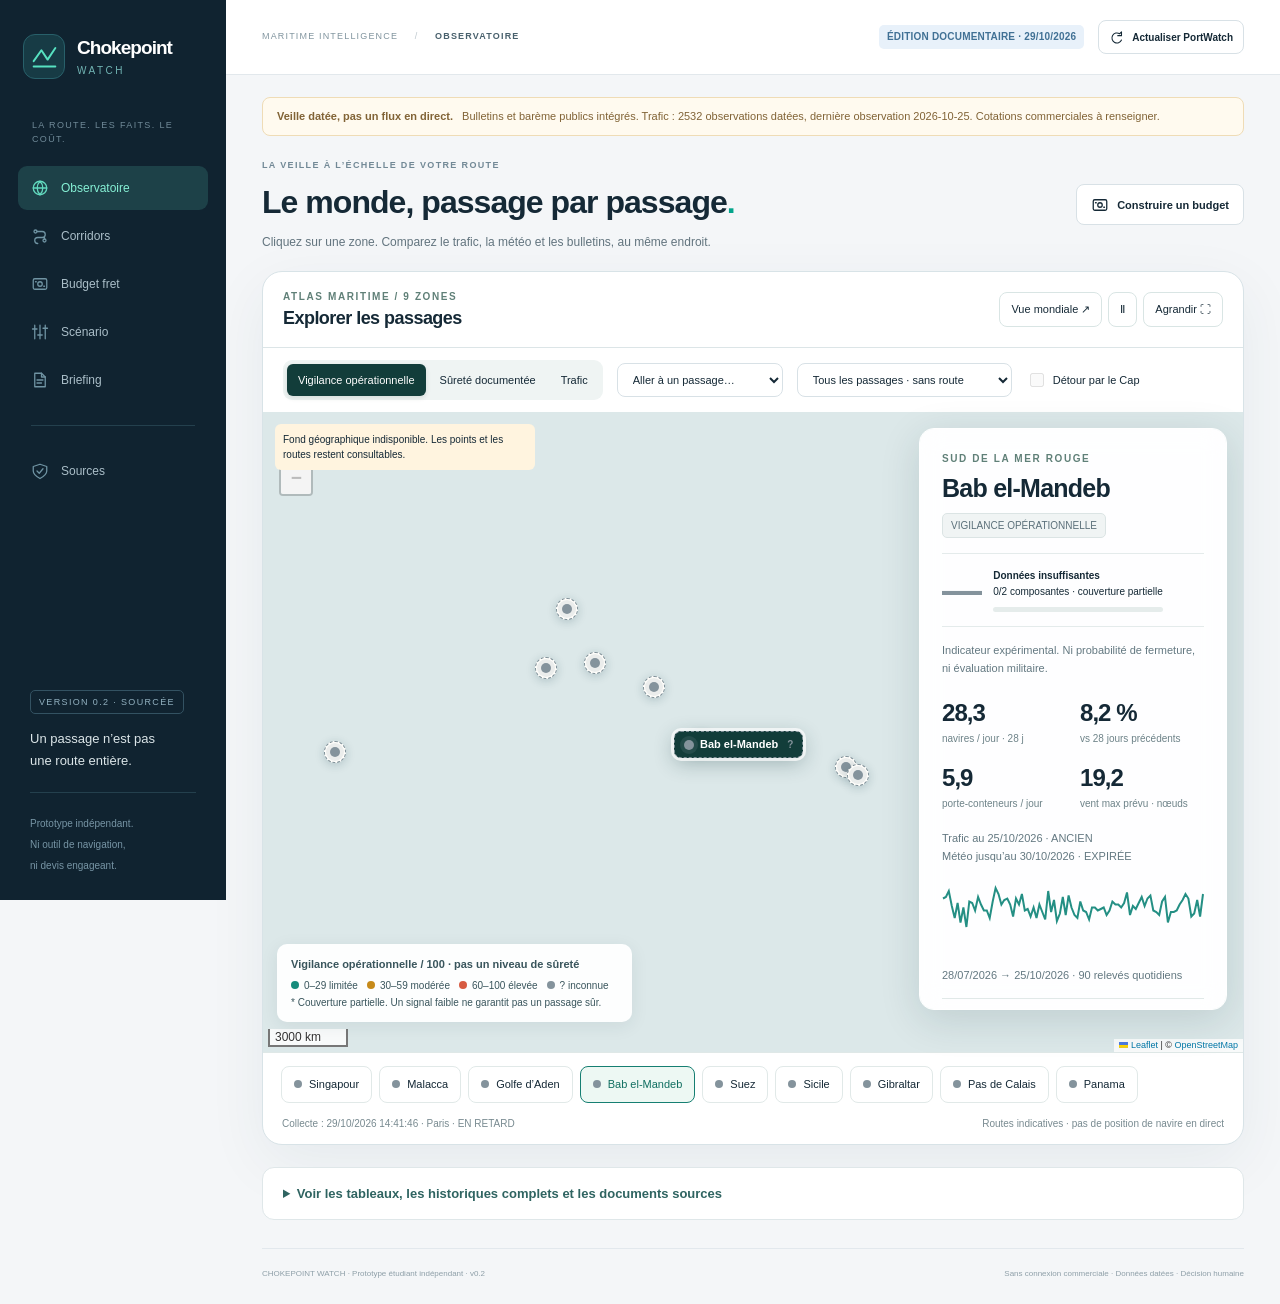
==== index.html @ c7457de8 "Build geographic atlas with animated passage selection, sourced layers and route exploration" ====
<!doctype html><html lang="fr"><head><meta charset="utf-8"><meta name="viewport" content="width=device-width,initial-scale=1"><meta name="color-scheme" content="light"><title>Chokepoint Watch — Routes, veille & budget</title><meta name="description" content="Observatoire maritime : passages d’une route, bulletins de sûreté sourcés et budget fret décomposé. Prototype indépendant, sans données fictives par défaut."><style>:root{--ink:#152936;--muted:#62747e;--bg:#f4f6f8;--border:#e2e8ec;--teal:#007e73;--mint:#57e2c1;--nav:#102330;--orange:#f7b26c;--shadow:0 4px 24px #18344106;--radius:17px;font-family:Inter,"Segoe UI",Arial,sans-serif;font-synthesis:none;color:var(--ink);background:var(--bg)}*{box-sizing:border-box}body{margin:0;font-size:14px;line-height:1.5}button,input,select,textarea{font:inherit}button,a,input,select,textarea{touch-action:manipulation}button{cursor:pointer}button:disabled{cursor:wait;opacity:.55}a{color:var(--teal)}button:focus-visible,a:focus-visible,input:focus-visible,select:focus-visible,textarea:focus-visible,[tabindex]:focus-visible{outline:3px solid #27b89f;outline-offset:3px}button{border:0;background:none;color:inherit}button svg,span[data-icon] svg{display:block;width:18px;height:18px;stroke:currentColor;stroke-width:1.7;fill:none;stroke-linecap:round;stroke-linejoin:round}p{margin:0 0 12px}h1,h2,h3{margin:0;letter-spacing:-.03em;line-height:1.25}h1{font-size:35px;font-weight:650}h2{font-size:19px;font-weight:650}h3{font-size:16px}small{font-size:11px}label{display:block}code{font-family:"Cascadia Mono",Consolas,monospace;font-size:12px;background:#edf3f4;padding:2px 4px;border-radius:4px;overflow-wrap:anywhere}input[type=number],input[type=text],select{width:100%;height:43px;background:#fbfcfd;border:1px solid #d8e1e6;border-radius:8px;padding:9px 11px;color:var(--ink);min-width:0}input[type=checkbox]{accent-color:var(--teal);width:16px;height:16px;flex-shrink:0}select{cursor:pointer;padding-right:30px}.sr-only{position:absolute!important;width:1px;height:1px;padding:0;margin:-1px;overflow:hidden;clip:rect(0,0,0,0);white-space:nowrap;border:0}.skip-link{position:fixed;top:-100px;left:260px;z-index:30;background:white;padding:15px}.skip-link:focus{top:10px}.sidebar{width:226px;position:fixed;inset:0 auto 0 0;background:var(--nav);color:#c4d1d8;padding:34px 18px 25px;z-index:20;display:flex;flex-direction:column}.brand{display:flex;gap:12px;align-items:center;text-decoration:none;color:#fff;font-size:19px;font-weight:650;line-height:1.16;padding:0 5px 40px;letter-spacing:-.05em}.brand-logo{display:flex;align-items:center;justify-content:center;flex-shrink:0;width:42px;height:45px;background:#173b45;border:1px solid #28606a;border-radius:12px}.brand-logo svg{width:31px;stroke:var(--mint);stroke-width:2.5;fill:none;stroke-linecap:round;stroke-linejoin:round}.brand-small{font-size:10px;letter-spacing:.25em;display:block;color:#71b4b3;margin-top:6px;font-weight:500}.nav-label{font-size:9px;letter-spacing:.15em;color:#708a98;padding:0 14px 16px}.nav-item{width:100%;display:flex;gap:12px;align-items:center;padding:13px 13px;margin:4px 0;border-radius:9px;text-align:left;font-size:12px;color:#aabec8;white-space:nowrap}.nav-item.active{background:#1d4148;color:#86f0d5}.nav-item:hover{background:#193540}.nav-item span[data-icon]{color:#7094a3}.nav-item.active span[data-icon]{color:#62d9be}.nav-index{margin-left:auto;font-size:10px;opacity:.45}.nav-divider{height:1px;background:#24404d;margin:23px 13px}.side-bottom{margin-top:auto;padding:35px 12px 0}.version-pill{font-size:9px;letter-spacing:.15em;color:#92b1c0;border:1px solid #335262;border-radius:5px;padding:6px 8px}.side-bottom p{font-size:13px;line-height:1.75;color:#dbe5e8;margin-top:17px}.side-bottom small{font-size:10px;color:#7795a5;line-height:1.7}.side-line{height:1px;background:#24404d;margin:19px 0}.app-shell{margin-left:226px}.topbar{min-height:75px;display:flex;align-items:center;justify-content:space-between;gap:15px;padding:0 36px;background:#fff;border-bottom:1px solid var(--border)}.breadcrumb{font-size:9px;letter-spacing:.13em;color:#80949e}.breadcrumb span{padding:0 13px;color:#bdc7cd}.breadcrumb strong{font-weight:600;color:#49616d}.top-actions{display:flex;align-items:center;gap:14px}main{max-width:1680px;margin:auto;padding:22px 36px 0}.data-banner{border:1px solid #efdcb6;background:#fffaef;border-radius:8px;padding:10px 14px;color:#816336;font-size:11px;display:flex;align-items:center;gap:9px;line-height:1.5}.data-banner strong{font-weight:650}.data-banner.real{background:#edf7f4;border-color:#cce6dd;color:#306c5e}.data-banner.user-data{background:#f0f4fb;border-color:#d4def0;color:#566b8a}.page-heading{display:flex;align-items:center;justify-content:space-between;gap:24px;margin:30px 0 25px}.page-heading p{color:var(--muted);margin:11px 0 0;font-size:12px}.eyebrow{font-size:9px;letter-spacing:.15em;font-weight:650;color:#728996;margin-bottom:10px}.title-dot{color:#03a58c}.btn{display:inline-flex;align-items:center;justify-content:center;gap:8px;border:1px solid #d8e1e6;background:#fff;border-radius:8px;min-height:41px;padding:10px 14px;font-weight:550;font-size:11px;white-space:nowrap;transition:.15s;text-decoration:none}.btn:hover{background:#f3f7f7;border-color:#9bb8ba}.btn-primary{background:var(--teal);border-color:var(--teal);color:white}.btn-primary:hover{background:#006b62;border-color:#006b62}.btn-small{min-height:34px;padding:7px 10px;font-size:10px}.btn-small svg{width:15px!important;height:15px!important}.btn-full{width:100%}.link-button{color:var(--teal);font-size:11px;font-weight:600;display:inline-flex;gap:10px;align-items:center;text-align:left;padding:0}.link-button:hover{text-decoration:underline}.link-button span{margin-left:auto}.pill{display:inline-flex;gap:6px;align-items:center;line-height:1.4;font-size:10px;font-weight:600;letter-spacing:.02em;border-radius:5px;padding:5px 8px;background:#eef2f4;color:#617887}.pill i{display:inline-block;width:5px;height:5px;border-radius:50%;background:currentColor}.amber{background:#fff0d8;color:#936322}.coral{background:#fceae4;color:#b45842}.teal-pill{background:#e4f5ef;color:#287b66}.blue{background:#e8f1fa;color:#417195}.subtle-pill{font-size:9px;letter-spacing:.1em;color:#7b8f9b;background:#eaf0f3;padding:7px 10px;border-radius:5px;white-space:nowrap}.view{display:none}.view.active{display:block;animation:appear .22s ease-out}@keyframes appear{from{opacity:.6;transform:translateY(5px)}to{opacity:1;transform:translateY(0)}}.watch-grid{display:grid;grid-template-columns:minmax(0,1fr) 286px;gap:21px}.map-card{background:#122b39;color:white;border-radius:var(--radius);overflow:hidden;position:relative;box-shadow:0 12px 35px #18364212}.map-heading{display:flex;justify-content:space-between;align-items:center;gap:10px;padding:23px 25px 14px}.map-heading h2{font-size:20px;font-weight:550;letter-spacing:-.02em;margin-top:6px}.map-eyebrow{color:#749caa;font-size:8px;letter-spacing:.16em}.map-mini-tag{font-size:8px;letter-spacing:.08em;color:#89aebb;border:1px solid #2f4d5b;border-radius:5px;padding:6px 9px;white-space:nowrap}.map-filter{display:flex;align-items:center;gap:16px;margin:0 25px}.map-filter select{height:33px;font-size:10px;color:#d0e7e7;background:#1e3b4a;border-color:#345364;width:auto;min-width:235px;max-width:65%}.map-alt-label{display:flex;gap:6px;align-items:center;font-size:9px;color:#a2b9c3}.map-alt-label input{width:13px;height:13px}.map-wrap{width:100%;height:310px;position:relative;overflow:hidden}.map-wrap svg#world-map{width:100%;height:100%;cursor:grab;touch-action:none;user-select:none;background:radial-gradient(ellipse at 60% 40%,#1c3b48 0%,#122b39 78%)}.map-wrap svg#world-map:active{cursor:grabbing}.map-land{fill:#2c4955;stroke:#45606a;stroke-width:.36}.graticule{stroke:#6b949e;stroke-width:.3;opacity:.19;fill:none}.ocean-name{fill:#6e939f;font-size:7px;letter-spacing:3px;opacity:.5;text-anchor:middle}.route-line{stroke:#62e5c1;stroke-width:2;fill:none;stroke-linecap:round;stroke-linejoin:round;vector-effect:non-scaling-stroke}.route-line.alt{stroke:#f6b06d;stroke-dasharray:5 5;opacity:.9}.route-glow{stroke:#4cdfbf;stroke-width:5;opacity:.14;filter:url(#line-glow)}.cp-marker{cursor:pointer}.marker-ring{fill:#56d9b833;stroke:#7bedd1;stroke-width:1.1}.marker-core{fill:#89f5d7;stroke:#122b39;stroke-width:2}.marker-label{fill:#e1f2f5;font-size:9px;font-weight:550;letter-spacing:.03em;paint-order:stroke;stroke:#122b39;stroke-width:3}.marker-sub{fill:#91b5c3;font-size:6px;letter-spacing:1px;paint-order:stroke;stroke:#122b39;stroke-width:2}.marker-selected .marker-ring{fill:#5ce6bd22;stroke:#5ce6bd}.port-dot{fill:#c6d7e0;stroke:#1b3442;stroke-width:1}.port-label{fill:#c5d7df;font-size:7px;paint-order:stroke;stroke:#152f3c;stroke-width:2.5}.map-controls{position:absolute;left:17px;bottom:16px;display:flex;gap:4px}.map-controls button{width:30px;height:29px;border:1px solid #3a5866;background:#173441e8;color:#bed4da;border-radius:5px;display:flex;justify-content:center;align-items:center;font-size:18px}.map-controls button:hover{background:#244d5c}.map-controls button svg{width:13px;height:13px}.map-interact-hint{position:absolute;right:17px;bottom:22px;color:#648797;font-size:8px;pointer-events:none;letter-spacing:.02em}.map-footer{display:flex;align-items:center;justify-content:space-between;gap:12px;border-top:1px solid #284550;padding:13px 23px;color:#7796a4;font-size:8px}.map-footer small{font-size:8px}.map-legend{display:flex;gap:15px;white-space:nowrap}.map-legend span{display:inline-flex;align-items:center;gap:5px}.legend-line{width:14px;border-top:2px solid #65ddc1;display:inline-block}.legend-line.alternate{border-color:#f6b06d;border-top-style:dashed}.insight-card{background:#fff;border:1px solid var(--border);border-radius:var(--radius);padding:20px 22px;display:flex;flex-direction:column;box-shadow:var(--shadow)}.segment-switch{display:flex;gap:4px;background:#f0f4f5;border:1px solid #e6edf0;padding:4px;border-radius:8px}.segment-switch button{font-size:11px;color:#7d8e97;padding:6px;border-radius:5px;width:50%}.segment-switch button.active{background:#fff;color:#0e7469;font-weight:600;box-shadow:0 1px 3px #16354112}.cp-heading{margin:20px 0 0}.cp-heading .eyebrow{font-size:8px;margin-bottom:5px}.cp-heading h2{font-size:22px;margin-bottom:9px}.metric-block{margin-top:20px}.metric-block>span{font-size:10px;font-weight:550;color:#607783;display:flex;align-items:center;gap:6px}.help{font-size:8px;width:12px;height:12px;line-height:10px;border:1px solid #c5d0d6;border-radius:50%;color:#9bacb4;padding:0}.metric-row{display:flex;align-items:baseline;gap:8px;margin:2px 0}.metric-row strong{font-size:33px;letter-spacing:-.055em;font-weight:600;line-height:1.3}.metric-row span{font-size:10px;color:#889ba5}.trend{font-size:10px;color:#7b8f99;min-height:16px}.trend strong{font-weight:600;color:#90603f}.trend .positive{color:#367c83}.metric-block.second{padding-top:14px;margin-top:15px;border-top:1px solid #edf1f3}.metric-block.second .metric-row strong{font-size:28px}.insight-foot{display:flex;gap:8px;align-items:flex-start;margin-top:16px;margin-bottom:16px;color:#81959f}.insight-foot p{font-size:9px;line-height:1.6;margin:0}.insight-foot svg{width:14px;height:14px;margin-top:2px}.insight-card>.link-button{margin-top:auto;width:100%;border-top:1px solid #eaf0f3;padding-top:13px;font-size:10px}.section-heading{display:flex;gap:18px;justify-content:space-between;align-items:center;margin:27px 0 16px}.section-heading h2{font-size:17px}.section-heading p{font-size:10px;color:#7e909b;margin:6px 0 0}.charts-grid{display:grid;grid-template-columns:1fr 1fr;gap:21px}.chart-card{background:#fff;border:1px solid var(--border);border-radius:var(--radius);padding:20px 22px 15px;min-width:0;box-shadow:var(--shadow)}.chart-head{display:flex;justify-content:space-between;gap:8px;align-items:flex-start}.chart-head h3{font-size:14px}.chart-head p{font-size:9px;color:#8195a0;margin-top:4px}.chart-legend{display:flex;gap:12px;font-size:8px;color:#728892;margin-top:10px}.chart-legend span{display:flex;gap:5px;align-items:center}.small-dot{display:inline-block;width:6px;height:6px;border-radius:50%}.small-dot.teal{background:#2d9e91}.small-dot.orange{background:#dea66b}.chart-svg{width:100%;height:auto;display:block;max-height:185px}.chart-foot{display:flex;align-items:center;justify-content:space-between;gap:10px;font-size:8px;color:#81939e;border-top:1px solid #eef2f4;padding-top:10px;margin-top:3px}.chart-foot button{font-size:9px}.chart-gridline{stroke:#eaf0f3;stroke-width:1}.chart-tick{font-size:8px;fill:#8c9da6}.chart-label{font-size:8px;fill:#80909a}.chart-month{cursor:default}.chart-month:hover .chart-hover-bg,.chart-month:focus .chart-hover-bg{fill:#f0f8f5}.chart-hover-bg{fill:transparent}.context-strip{display:flex;gap:12px;align-items:center;padding:18px 5px;margin-top:13px}.context-strip>span{color:#629086}.context-strip p{font-size:10px;color:#788d97;margin:0;flex:1}.context-strip strong{font-weight:600;color:#476270}.context-strip button{font-size:9px;white-space:nowrap}.notice{display:flex;align-items:flex-start;gap:11px;background:#edf3f7;color:#627784;border:1px solid #dce6ed;border-radius:10px;padding:16px 18px;margin-bottom:23px;font-size:12px}.notice>span{flex-shrink:0;margin-top:2px}.notice p{margin:0}.amber-notice{background:#fff8ed;border-color:#efdfc2;color:#8d7048}.notice.compact{font-size:11px;padding:12px;margin:16px 0 0;background:#eef7f2;border-color:#dbeae1;color:#4e7461}.route-cards{display:grid;grid-template-columns:1fr 1fr;gap:20px;margin-bottom:22px}.route-card{background:#fff;border:1px solid var(--border);padding:25px;border-radius:var(--radius);box-shadow:var(--shadow)}.route-id{display:flex;justify-content:space-between;align-items:center;color:#8295a0;font-size:9px;letter-spacing:.12em;margin-bottom:15px}.route-heading{display:flex;align-items:center;gap:12px}.route-heading h2{font-size:24px}.route-heading span{color:#6ab3a5;font-size:22px}.route-sub{color:#7b8f9b;font-size:11px;margin:9px 0 24px}.route-description{font-size:12px;color:#6b818d;min-height:58px}.route-passage{border-top:1px solid #eaf0f4;border-bottom:1px solid #eaf0f4;padding:13px 0;margin:15px 0;display:flex;justify-content:space-between;align-items:center;font-size:11px;gap:12px}.route-actions{display:flex;gap:12px;align-items:center;flex-wrap:wrap}.route-actions .btn{min-height:35px;font-size:10px;padding:8px 11px}.route-actions .link-button{font-size:10px}.simple-card{background:#fff;border:1px solid var(--border);border-radius:var(--radius);padding:25px;box-shadow:var(--shadow)}.simple-card>p{font-size:12px;color:#6b7f8b;line-height:1.8;margin-top:14px}.scenario-layout{display:grid;grid-template-columns:365px minmax(0,1fr);gap:24px;align-items:start}.scenario-form label{font-size:11px;color:#627984;font-weight:550;margin:17px 0 7px}.scenario-form>label:first-of-type{margin-top:0}.scenario-form label small{display:block;font-size:9px;font-weight:400;color:#98a6ae}.form-row{display:grid;grid-template-columns:1fr 1fr;gap:14px}.field-hint{font-size:10px!important;line-height:1.7!important;color:#8a9aa3!important;margin:12px 0!important}.form-details{border-top:1px solid #e6edf0;padding:15px 0}.form-details summary{font-size:11px;font-weight:600;color:#416b73;cursor:pointer;display:flex;justify-content:space-between;align-items:center;list-style:none}.form-details summary span{font-size:15px;color:#8fabae}.form-details[open] summary span{transform:rotate(45deg)}.scenario-form .btn-full{margin-top:8px;font-size:10px;min-height:35px}.scenario-results>.eyebrow{margin:8px 0 14px}.result-grid{display:grid;grid-template-columns:1fr 1fr;gap:15px}.result-card{background:#fff;border:1px solid var(--border);border-radius:14px;padding:23px 22px;display:flex;flex-direction:column;min-height:143px}.result-card>span{font-size:11px;font-weight:550;color:#6f858f}.result-card strong{font-size:31px;letter-spacing:-.045em;font-weight:600;margin:9px 0 7px;line-height:1.15}.result-card small{font-size:9px;color:#92a2aa}.result-card.primary{background:#0d695f;border-color:#0d695f;color:#fff}.result-card.primary>span{color:#a8d6ce}.result-card.primary>small{color:#8fbfb7}.result-card .not-set{font-size:21px;color:#97a6af;margin-top:15px;margin-bottom:10px}.compare-card{margin-top:20px}.compare-card h2{font-size:15px;margin-bottom:15px}.comparison-table{width:100%;border-collapse:collapse;font-size:11px}.comparison-table th{text-align:left;color:#85959e;font-weight:500;font-size:9px;padding:11px 6px;border-bottom:1px solid #dee7eb;white-space:nowrap}.comparison-table th:not(:first-child),.comparison-table td:not(:first-child){text-align:right}.comparison-table th i{margin-right:4px}.comparison-table td{padding:13px 6px;border-bottom:1px solid #edf1f3;color:#47616e}.scenario-explanation{font-size:11px;line-height:1.8;color:#748b95;background:#f4f8f9;padding:14px;border-radius:9px;margin:17px 0}.table-scroll{overflow-x:auto}.inline-error{padding:12px;background:#fff0ed;color:#af5945;font-size:11px;border-radius:8px;margin:12px 0}.heading-actions{display:flex;gap:10px}.brief-layout{display:grid;grid-template-columns:minmax(0,1fr) 300px;gap:25px;align-items:start}.brief-paper{padding:35px 39px;background:#fff;border:1px solid #dee6ea;box-shadow:0 10px 30px #2f485008;border-radius:3px;position:relative}.brief-top{display:flex;justify-content:space-between;align-items:center;gap:10px;border-bottom:1px solid #dce6ea;padding-bottom:19px;margin-bottom:26px}.brief-wordmark{font-size:10px;letter-spacing:.06em}.brief-wordmark strong{color:#028876}.brief-status{font-size:8px;font-weight:600;letter-spacing:.08em;color:#9e7640;background:#fff5e7;padding:5px 8px;border-radius:4px}.brief-paper h2{font-size:28px;font-weight:600;letter-spacing:-.04em;line-height:1.25}.brief-edition{font-size:10px;color:#8a9ca6;margin:12px 0 25px}.brief-section{padding-top:18px;border-top:1px solid #ebf0f2;margin-top:15px}.brief-section>label{display:flex;align-items:center;gap:8px;font-size:13px;font-weight:650;margin-bottom:10px}.brief-section label>span{font-size:9px;letter-spacing:.02em;color:#038d7b;background:#e8f5ef;border-radius:4px;padding:4px 6px;font-weight:550}.brief-section label>small{font-size:9px;color:#859aa5;font-weight:400;margin-left:auto}.brief-section textarea{resize:vertical;min-height:108px;width:100%;border:1px solid transparent;border-radius:6px;background:#fff;color:#5d727f;font-size:12px;padding:5px 0;line-height:1.85;overflow:hidden}.brief-section textarea:hover{background:#fafcfc;border-color:#e8edef}.brief-section textarea:focus{padding:8px;background:#f7faf9}.brief-source{font-size:9px;color:#8da0aa;border-top:1px solid #e2e9ed;padding-top:15px;margin-top:18px;line-height:1.7}.brief-source a{overflow-wrap:anywhere}.brief-check h2{font-size:22px;margin-bottom:13px}.brief-check>p{font-size:11px}.check-item{display:flex;gap:9px;align-items:flex-start;margin:15px 0}.check-item span{color:#429a86;margin-top:3px}.check-item svg{width:14px;height:14px}.check-item p{font-size:11px;line-height:1.7;color:#6e8591;margin:0}.brief-check>label{font-size:10px;color:#6a818c;margin:19px 0 6px}.checkbox-row{display:flex;gap:8px;align-items:flex-start;line-height:1.7!important;font-weight:400!important}.brief-check .btn{margin-top:13px}.brief-counter{font-size:9px;padding-top:14px;border-top:1px solid #e7ecef;margin-top:16px;color:#7b929d}.method-grid{display:grid;grid-template-columns:1fr 1fr;gap:22px}.method-grid .simple-card h2{font-size:21px}.method-grid .simple-card p{font-size:12px}.source-list{margin-top:15px}.source-list a{display:flex;flex-direction:column;text-decoration:none;padding:11px 0;border-top:1px solid #eaf0f2;gap:3px}.source-list a:hover strong{text-decoration:underline}.source-list strong{font-size:11px;font-weight:600;color:#37786e}.source-list span{font-size:10px;color:#8c9ba4}.formula{font-family:"Cascadia Mono",Consolas,monospace;line-height:1.8;font-size:11px;color:#326b62;background:#eff7f4;padding:13px;border-radius:7px;margin:15px 0;overflow-wrap:anywhere}.signal-rules{display:grid;grid-template-columns:145px 1fr;gap:13px;align-items:center;margin:20px 0}.signal-rules .pill{width:max-content}.signal-rules p{font-size:10px;color:#778e98;margin:0}.app-footer{display:flex;justify-content:space-between;gap:15px;align-items:center;font-size:8px;color:#8e9fa8;border-top:1px solid #e2e8ed;padding:19px 0 24px;margin-top:28px}.app-footer b{font-weight:500}dialog{border:1px solid #dce6eb;border-radius:18px;width:640px;max-width:calc(100vw - 28px);max-height:90vh;padding:28px;color:var(--ink);box-shadow:0 20px 80px #06172235}dialog::backdrop{background:#0a223784;backdrop-filter:blur(3px)}.dialog-heading{display:flex;justify-content:space-between;align-items:center;margin-bottom:15px}.dialog-heading h2{font-size:24px}.dialog-heading .eyebrow{margin-bottom:6px}.icon-button{font-size:26px;color:#8299a5;width:32px;height:32px;display:flex;justify-content:center;align-items:center}.data-option{display:flex;gap:16px;padding:22px 0;border-top:1px solid #e6edf1}.option-icon{padding:10px;border-radius:8px;background:#eef7f5;color:#438579;height:38px;width:38px;flex-shrink:0}.data-option h3{font-size:15px}.data-option p,#dialog-current{font-size:11px;line-height:1.8;color:#7d929d;margin:8px 0 13px}.file-label{display:inline-flex;cursor:pointer}.data-status{font-size:11px;color:#527c72;line-height:1.7}.data-status.error{color:#a85942;background:#fff2e9;padding:12px;border-radius:8px}.dialog-bottom{border-top:1px solid #e0e9ee;padding-top:16px;margin-top:17px}.dialog-bottom small{display:block;font-size:9px;color:#97a6ae;margin-top:8px}#toast{position:fixed;bottom:25px;left:calc(50% + 70px);transform:translate(-50%,20px);z-index:99;max-width:620px;width:max-content;background:#123b3f;color:#d8f7ed;padding:13px 20px;border-radius:10px;font-size:12px;box-shadow:0 6px 20px #123d4133;opacity:0;pointer-events:none;transition:.2s}#toast.show{opacity:1;transform:translate(-50%,0)}#chart-tooltip{position:fixed;z-index:22;pointer-events:none;background:#173b43;color:#dcedeb;padding:10px 12px;border-radius:7px;font-size:10px;box-shadow:0 3px 20px #12273322;white-space:pre-line;line-height:1.7}
@media(min-width:1500px){.watch-grid{grid-template-columns:minmax(0,1fr) 320px}.map-wrap{height:350px}.map-heading{padding-top:28px}.insight-card{padding:24px 27px}.metric-block{margin-top:25px}.map-filter{margin-bottom:8px}}
@media(max-width:1190px){.sidebar{width:193px;padding-left:12px;padding-right:12px}.brand{font-size:17px;gap:9px}.nav-item{font-size:11px;padding:12px 10px;gap:8px}.nav-index{display:none}.app-shell{margin-left:193px}.topbar{padding:0 24px}main{padding:18px 24px 0}.page-heading{gap:15px}h1{font-size:29px}.watch-grid{grid-template-columns:minmax(0,1fr) 252px;gap:15px}.map-heading{padding-left:19px;padding-right:19px}.map-heading h2{font-size:16px}.map-mini-tag{display:none}.map-filter{margin:0 18px;gap:8px;flex-wrap:wrap}.map-filter select{min-width:190px;max-width:100%}.map-wrap{height:321px}.map-footer{padding:12px 17px;flex-wrap:wrap;gap:5px}.insight-card{padding:18px}.charts-grid{gap:15px}.chart-card{padding:17px}.scenario-layout{grid-template-columns:320px minmax(0,1fr);gap:18px}.result-card{padding:18px}.result-card strong{font-size:27px}.simple-card{padding:22px}.brief-layout{grid-template-columns:minmax(0,1fr) 265px;gap:18px}.brief-paper{padding:28px}.brief-section label>small{display:none}.heading-actions{flex-wrap:wrap;justify-content:flex-end}.brief-paper h2{font-size:24px}.context-strip{flex-wrap:wrap}.context-strip button{margin-left:29px}.method-grid{gap:18px}.route-heading h2{font-size:22px}}
@media(max-width:980px){.sidebar{width:72px;padding:25px 9px}.brand{padding:0 5px 25px}.brand>span:not(.brand-logo),.nav-label,.nav-item>span:not([data-icon]),.side-bottom{display:none}.brand-logo{width:38px;height:40px}.nav-item{justify-content:center;padding:14px 8px}.nav-divider{margin:20px 5px}.app-shell{margin-left:72px}.topbar{min-height:66px}main{padding:18px 22px 0}.scenario-layout{grid-template-columns:300px minmax(0,1fr)}.brief-layout{grid-template-columns:1fr}.brief-check{display:grid;grid-template-columns:1fr 1fr;gap:0 18px}.brief-check h2,.brief-check>.eyebrow,.brief-check>p,.brief-counter,#review-note{grid-column:1/-1}.brief-check>.check-item{grid-column:1/-1;margin:7px 0}.brief-check>label{grid-column:1/-1}.brief-check>#reviewer{grid-column:1/-1}.brief-check .btn{grid-column:1/-1}.brief-paper{padding:32px 40px}.route-cards{gap:15px}.route-card{padding:20px}.route-heading h2{font-size:21px}.method-grid{grid-template-columns:1fr 1fr}.method-grid .simple-card{padding:21px}.signal-rules{grid-template-columns:1fr;gap:7px}.signal-rules p{margin-bottom:5px}}
@media(max-width:760px){.topbar{padding:13px 18px;flex-wrap:wrap;gap:10px;min-height:68px}.breadcrumb{font-size:8px}.top-actions{gap:10px}.top-actions>.pill{font-size:8px}.page-heading{align-items:flex-start;flex-direction:column;margin:25px 0 20px;gap:16px}.page-heading p{font-size:11px;max-width:90%}.page-heading .btn{min-height:36px;padding:8px 11px;font-size:10px}.page-heading .eyebrow{font-size:8px}.watch-grid{grid-template-columns:1fr}.map-wrap{height:300px}.map-filter{flex-wrap:nowrap}.map-heading h2{font-size:19px}.map-heading{padding-top:22px}.map-filter select{width:auto;min-width:180px}.map-alt-label{font-size:8px}.insight-card{display:grid;grid-template-columns:1fr 1fr;gap:12px 18px;padding:20px}.segment-switch{grid-column:1/-1;max-width:250px}.cp-heading{grid-column:1/-1;margin:4px 0 0}.cp-heading h2{font-size:20px}.cp-heading .pill{position:relative;margin-top:0}.metric-block{margin:0!important;border:0!important;padding:0!important}.metric-block.second .metric-row strong{font-size:33px}.insight-foot{grid-column:1/-1;margin:0}.insight-card>.link-button{grid-column:1/-1;margin:0;padding-top:12px}.charts-grid{grid-template-columns:1fr}.chart-card{padding:21px}.chart-svg{max-height:210px}.section-heading{gap:9px}.section-heading h2{font-size:16px}.section-heading>.subtle-pill{display:none}.scenario-layout{grid-template-columns:1fr}.scenario-results>.eyebrow{margin-top:6px}.scenario-form{order:0}.scenario-results{order:1}.form-row{gap:18px}.result-card strong{font-size:32px}.result-card{min-height:140px}.route-cards{grid-template-columns:1fr}.route-description{min-height:0}.route-card{padding:24px}.method-grid{grid-template-columns:1fr}.signal-rules{grid-template-columns:145px 1fr;gap:13px}.brief-paper{padding:26px}.brief-paper h2{font-size:25px}.brief-section>label{font-size:12px}.brief-section textarea{font-size:11px}.app-footer{flex-direction:column;align-items:flex-start;font-size:8px;gap:7px}.heading-actions{justify-content:flex-start}#toast{left:calc(50% + 22px);width:calc(100% - 110px);font-size:11px}.data-banner{font-size:10px;align-items:flex-start}.data-banner>span{flex-shrink:0;margin-top:1px}}
@media(max-width:480px){.sidebar{inset:auto 0 0 0;width:100%;height:62px;flex-direction:row;padding:5px 4px;background:#112b38;align-items:center;border-top:1px solid #284450}.brand,.nav-divider{display:none}.sidebar nav{display:flex;justify-content:space-around;width:100%}.nav-item{width:auto;flex:1;margin:0;padding:9px 2px;flex-direction:column;gap:3px;border-radius:7px}.nav-item>span:nth-child(2){display:block;font-size:8px}.nav-item span[data-icon] svg{height:18px;width:18px}.nav-item:last-child span:nth-child(2){font-size:7px}.app-shell{margin-left:0}.topbar{padding:12px 16px;gap:9px;min-height:75px}.breadcrumb{font-size:7px;letter-spacing:.09em;flex-basis:100%}.top-actions{width:100%;justify-content:space-between}.top-actions>.pill{font-size:8px}.top-actions .btn{min-height:29px;font-size:9px;padding:5px 9px}main{padding:14px 16px 66px}h1{font-size:28px}.page-heading{margin-top:24px}.page-heading p{max-width:100%;font-size:11px}.map-heading{padding:20px 18px 14px}.map-heading h2{font-size:17px}.map-filter{margin:0 16px;gap:8px;flex-wrap:wrap}.map-filter select{font-size:9px;min-width:200px;height:32px;max-width:100%}.map-wrap{height:245px}.map-alt-label{font-size:9px}.map-footer{font-size:8px;padding:12px 15px}.map-interact-hint{font-size:7px;bottom:19px}.map-controls{left:12px;bottom:12px}.map-controls button{width:28px;height:26px}.insight-card{gap:12px;padding:20px}.metric-row strong,.metric-block.second .metric-row strong{font-size:30px}.metric-row span{font-size:8px}.metric-block>span{font-size:10px}.trend{font-size:9px}.chart-card{padding:18px}.chart-head .pill{font-size:8px}.context-strip{gap:10px;padding:15px 0}.context-strip p{font-size:10px}.notice{font-size:11px;padding:13px}.route-heading h2{font-size:22px}.route-card{padding:22px}.simple-card{padding:21px}.result-grid{gap:12px}.result-card{padding:19px 16px;min-height:140px}.result-card strong{font-size:28px}.result-card>span{font-size:10px}.result-card small{font-size:8px}.result-card .not-set{font-size:17px}.compare-card{padding:18px}.comparison-table{font-size:10px}.comparison-table th{font-size:8px}.comparison-table td{padding:12px 4px}.brief-paper{padding:22px}.brief-paper h2{font-size:23px}.brief-top{margin-bottom:22px}.brief-status{font-size:7px}.brief-section>label{font-size:12px}.brief-section textarea{font-size:11px;line-height:1.8}.brief-paper .brief-wordmark{font-size:9px}.brief-check{padding:22px}.method-grid .simple-card h2{font-size:20px}dialog{padding:22px;max-height:88vh}.data-option{gap:12px}.option-icon{width:32px;height:32px;padding:8px}.option-icon svg{width:16px;height:16px}#toast{left:50%;bottom:82px;width:calc(100% - 30px)}.app-footer{margin-bottom:5px}.signal-rules{grid-template-columns:130px 1fr;gap:11px}}
@media(prefers-reduced-motion:reduce){*{animation:none!important;transition:none!important;scroll-behavior:auto!important}}
@media print{.sidebar,.topbar,.data-banner,.page-heading,.brief-check,.app-footer,dialog,#toast{display:none!important}.app-shell{margin:0}main{padding:0}.view{display:none!important}#view-briefing{display:block!important}.brief-layout{display:block}.brief-paper{border:0;box-shadow:none;padding:0}.brief-section textarea{overflow:visible!important}.brief-source{font-size:9px}body{background:white}}

/* Icons embedded outside buttons keep their explicit box. */
.ui-icon{display:block;width:18px;height:18px;flex-shrink:0;stroke:currentColor;stroke-width:1.7;fill:none;stroke-linecap:round;stroke-linejoin:round}.data-banner>.ui-icon{width:16px;height:16px}.marker-label{font-size:10px}.marker-sub{font-size:6.5px}.port-label{font-size:9px}.ocean-name{font-size:9px}.marker-ring{r:10px}.marker-selected .marker-ring{r:13px}

input[type=date]{width:100%;height:43px;background:#fbfcfd;border:1px solid #d8e1e6;border-radius:8px;padding:8px 10px;color:var(--ink);min-width:0}input:disabled,select:disabled{opacity:.65;background:#f1f4f5;cursor:not-allowed}main{max-width:1720px}.summary-grid{display:grid;grid-template-columns:repeat(4,1fr);gap:15px;margin:0 0 23px}.summary-grid>div{background:#fff;border:1px solid var(--border);padding:17px 20px;border-radius:12px}.summary-grid span{font-size:10px;color:#778d98;display:block;margin-bottom:6px}.summary-grid strong{font-size:27px;letter-spacing:-.04em;font-weight:600}.summary-grid small{font-size:11px;font-weight:450;letter-spacing:0;color:#607985;margin-left:5px}.watch-grid{grid-template-columns:minmax(0,1fr) 320px;gap:22px}.map-wrap{height:370px}.map-heading{padding-top:25px}.map-filter select{min-width:230px}.map-filter{flex-wrap:wrap}.map-footer{flex-wrap:wrap}.pro-insight{padding:23px;display:block}.pro-insight>select{font-size:12px;height:39px}.pro-insight .eyebrow{font-size:9px}.passage-region{font-size:9px;color:#78909c;margin:20px 0 5px;letter-spacing:.08em}.pro-insight h2{font-size:25px;margin-bottom:12px}.passage-label{font-size:11px;line-height:1.8;padding:10px 11px;background:#f2f6f8;border-radius:8px;margin:15px 0}.passage-label span{font-size:9px;display:block;color:#7a909b}.source-inline{font-size:10px;line-height:1.8;color:#768b95}.source-inline a{font-weight:600;text-decoration:none}.source-inline a:hover{text-decoration:underline}.stale-note{font-size:10px;color:#936b37;background:#fff6e7;border-radius:7px;padding:10px 11px;line-height:1.7;margin-top:12px}.unassessed{font-size:11px;color:#738692;line-height:1.85;margin-top:15px}.route-strip{padding:17px 20px;background:#fff;border:1px solid var(--border);border-radius:12px;margin-top:18px}.chain-label{font-size:9px;color:#7b909b;text-transform:uppercase;letter-spacing:.1em;margin-bottom:10px}.route-chain{display:flex;align-items:center;flex-wrap:wrap;gap:6px;line-height:1.6}.route-chain button{padding:5px 8px;background:#f1f6f5;border:1px solid #dfeae5;color:#4c7169;border-radius:5px;font-size:10px}.route-chain button.selected{background:#147c70;color:#fff;border-color:#147c70}.route-chain .chain-arrow{color:#a0b1b8;font-size:12px}.route-chain .cape-chip{font-size:10px;border:1px dashed #d0b38e;background:#fff7ec;color:#96703e;border-radius:5px;padding:5px 8px}.chain-alt{margin-top:11px}.chain-alt .chain-label{color:#ab8151}.facts-grid{display:grid;grid-template-columns:repeat(3,1fr);gap:20px}.fact-card{background:#fff;border:1px solid var(--border);border-radius:14px;padding:22px}.fact-index{font-size:9px;letter-spacing:.12em;color:#78919c;margin-bottom:9px}.fact-card h3{font-size:18px;margin-bottom:11px}.fact-card p{font-size:12px;line-height:1.85;color:#607883;margin-bottom:13px}.fact-card small{font-size:10px;color:#8498a1}.empty-chart{min-height:170px;padding:33px 25px;text-align:center;border:1px dashed #d6e2e7;border-radius:9px;background:repeating-linear-gradient(0deg,#fcfdfd,#fcfdfd 35px,#edf2f4 36px);display:flex;flex-direction:column;justify-content:center;align-items:center;margin-top:15px}.empty-chart strong{font-size:14px;color:#687f8b;margin-bottom:7px}.empty-chart span{font-size:10px;line-height:1.8;color:#95a5ad;max-width:250px}.traffic-actions{display:flex;gap:10px;align-items:center;flex-wrap:wrap;margin-top:15px}.traffic-actions>span{font-size:10px;color:#718993;max-width:650px}.traffic-metrics{display:flex;justify-content:space-between;gap:12px;padding:12px 0}.traffic-metrics strong{font-size:24px;font-weight:600;letter-spacing:-.03em}.traffic-metrics small{display:block;color:#7e959f;font-size:9px}.traffic-metrics .pill{height:min-content}.chart-bar{fill:#419f91}.chart-bar-alt{fill:#dca56f}.chart-axis{stroke:#e5edf0;stroke-width:1}.chart-text{font-size:9px;fill:#7f929e}.route-card .route-description{min-height:unset;font-size:11px;margin:15px 0}.route-card .route-chain{margin:12px 0 19px}.route-card h2{font-size:24px}.route-cards .route-actions{padding-top:14px;border-top:1px solid #e8edef}.route-tag{font-size:9px;color:#729098;letter-spacing:.1em;margin-bottom:12px}.market-ref{border:1px solid #d4e7e2;background:#eff7f4;border-radius:11px;padding:15px 20px;display:flex;gap:22px;align-items:center;margin-bottom:19px}.market-ref strong{font-size:22px;white-space:nowrap;letter-spacing:-.02em}.market-ref span{font-size:10px;color:#65877f}.market-ref p{font-size:11px;margin:0;line-height:1.8;color:#537870}.budget-settings{display:grid;grid-template-columns:2fr 1.3fr 1fr .9fr;gap:18px 15px}#budget-form label{font-size:10px;color:#6c818c;margin-bottom:6px}#budget-form label small{font-size:8px;font-weight:400}#budget-form select,#budget-form input{font-size:11px}.quote-metadata{margin:25px 0 16px;padding-top:15px;border-top:1px solid var(--border)}.quote-metadata summary{font-size:12px;font-weight:600;color:#4a7474;cursor:pointer;padding:0 0 15px}.budget-meta{display:grid;grid-template-columns:2fr 1fr 1fr;gap:14px}#tariff-notice{display:block;margin:12px 0 20px;font-size:11px;line-height:1.8;padding:13px 15px}#tariff-notice a{font-weight:600}.budget-table{width:100%;border-collapse:collapse;min-width:750px}.budget-table th{text-align:left;font-size:9px;color:#7a8f99;font-weight:500;border-bottom:1px solid #dbe5e9;padding:12px 10px}.budget-table th:last-child{text-align:right}.budget-table td{border-bottom:1px solid #e9eff2;padding:13px 10px;font-size:11px;vertical-align:middle}.budget-table td:first-child{width:34%;min-width:205px}.budget-table td:first-child strong{font-weight:600;display:block;font-size:11px}.budget-table td:first-child small{font-size:9px;line-height:1.6;display:block;color:#92a1a9;margin-top:4px}.budget-table input{min-width:95px!important;width:110px!important}.budget-table select{min-width:110px;height:37px!important;padding:6px 8px}.budget-table .b-status{width:150px}.budget-table td:last-child{text-align:right;white-space:nowrap;color:#486e6c}.budget-table tr.included{background:#f6faf8}.budget-bottom{display:grid;grid-template-columns:minmax(0,1fr) 330px;gap:22px;margin-top:22px}.budget-total{background:#123a42;color:#eefaf6;border-radius:14px;padding:29px 26px;display:flex;flex-direction:column;align-items:flex-start}.budget-total>span{font-size:11px;color:#9ac4bd}.budget-total strong{font-size:38px;line-height:1.2;letter-spacing:-.04em;margin:18px 0}.budget-total p{font-size:11px;color:#afccc7;line-height:1.8}.budget-total #fx-reference{font-size:10px;line-height:1.7;color:#86aca8;border-top:1px solid #36535a;padding-top:17px;margin-top:auto}#budget-checks{margin-top:17px}#budget-checks p{font-size:11px;color:#8e7044;line-height:1.8;margin-bottom:5px}#budget-checks p.ok{color:#2f806a}.scenario-results .result-card strong{font-size:27px}.scenario-form .form-details{margin-top:17px}.result-card small{line-height:1.8}#scenario-error:not(:empty){padding:13px;background:#fff0e9;color:#985f41;margin-bottom:15px;border-radius:8px;font-size:11px}.brief-section textarea{min-height:130px}.brief-check select{font-size:11px}#brief-length{margin-top:20px}.source-cards{display:grid;grid-template-columns:repeat(3,1fr);gap:16px}.source-card{background:#fff;border:1px solid var(--border);padding:23px;border-radius:12px;min-width:0}.source-card h3{font-size:15px;margin-bottom:9px;line-height:1.5}.source-card p{font-size:11px;color:#6f8590;line-height:1.8;margin:12px 0}.source-card .source-inline{line-height:2}.source-card>a{font-size:10px;font-weight:600;text-decoration:none}.method-bottom{margin-top:24px}#job-status{padding:12px 14px;border:1px solid #e8ddd1;border-radius:8px;font-size:11px;color:#927044;background:#fff9f0;line-height:1.8}.refresh-log{font-size:10px;line-height:1.8;color:#7e909c}.map-route-port{fill:#a8c7d2;font-size:8px;paint-order:stroke;stroke:#112b38;stroke-width:3}.map-marker-halo{fill:#234653;stroke:#b7cbd2;stroke-width:1.3}.map-marker-dot{fill:#a2bdc7}.cp-marker.selected .map-marker-halo{stroke:#77f1ca;stroke-width:2;fill:#246257}.cp-marker.selected .map-marker-dot{fill:#7deeca}.marker-leader{stroke:#91aab477;stroke-width:.7}.marker-label{font-size:10px;stroke-width:4}.map-muted{opacity:.25}.badge-inline{margin-right:7px}.chart-foot{line-height:1.7}.method-grid .simple-card p{font-size:12px}#toast{max-width:80vw}
@media(min-width:1500px){.map-wrap{height:405px}.watch-grid{grid-template-columns:minmax(0,1fr) 330px}}@media(max-width:1200px){.watch-grid{grid-template-columns:minmax(0,1fr) 280px}.map-wrap{height:355px}.summary-grid{gap:10px}.summary-grid>div{padding:15px}.summary-grid small{display:block;margin:0}.budget-bottom{grid-template-columns:minmax(0,1fr) 280px}.source-cards{grid-template-columns:1fr 1fr}.facts-grid{gap:15px}.fact-card{padding:19px}.pro-insight{padding:19px}.map-filter select{min-width:200px}.budget-meta{grid-template-columns:1.8fr 1fr 1fr}}@media(max-width:900px){.watch-grid{grid-template-columns:1fr}.pro-insight{display:block}.pro-insight #passage-detail{display:grid;grid-template-columns:1fr 1fr;gap:0 20px}.pro-insight #passage-detail .passage-region,.pro-insight #passage-detail h2,.pro-insight #passage-detail>.pill{grid-column:1}.pro-insight #passage-detail .source-inline{grid-column:1}.pro-insight #passage-detail .stale-note{grid-column:2;grid-row:1/5;height:min-content;margin-top:16px}.pro-insight #passage-detail .passage-label{grid-column:2;grid-row:5}.pro-insight>select{max-width:320px}.facts-grid{grid-template-columns:1fr}.fact-card{padding:22px}.summary-grid strong{font-size:25px}.budget-settings{grid-template-columns:1fr 1fr}.budget-meta{grid-template-columns:1fr 1fr}.budget-meta>div:first-child{grid-column:1/-1}.budget-bottom{grid-template-columns:1fr}.budget-total{min-height:210px}.market-ref{flex-wrap:wrap;gap:8px 20px}.source-cards{grid-template-columns:1fr 1fr}}@media(max-width:600px){.summary-grid{grid-template-columns:1fr 1fr}.summary-grid strong{font-size:26px}.summary-grid small{display:inline;font-size:10px;margin-left:4px}.summary-grid span{font-size:9px}.source-cards{grid-template-columns:1fr}.budget-settings{gap:15px 12px}.budget-settings>div:first-child{grid-column:1/-1}.budget-meta{grid-template-columns:1fr 1fr}.pro-insight #passage-detail{display:block}.map-wrap{height:300px}.map-filter{gap:10px}.map-heading h2{font-size:20px}.map-heading{padding:22px 19px 15px}.summary-grid>div{padding:15px 13px}.route-strip{padding:16px}.fact-card{padding:20px}.page-heading h1{font-size:29px}.market-ref strong{font-size:23px}.budget-table{min-width:740px}.budget-bottom .simple-card{padding:21px}.nav-item>span:nth-child(2){font-size:7.5px!important}.scenario-results .result-card strong{font-size:22px}.brief-paper{padding:22px}.brief-section textarea{font-size:11px}.traffic-actions>span{flex-basis:100%}.source-card{padding:22px}}
@media print{@page{size:A4;margin:14mm}.brief-paper{padding:0!important;border:0}.brief-section textarea{display:none}.print-text{font-size:10pt;line-height:1.45;white-space:pre-wrap}.brief-section{padding-top:10px;margin-top:10px}.brief-top{margin-bottom:15px;padding-bottom:12px}.brief-source{font-size:8pt}.brief-paper h2{font-size:22pt}.brief-edition{font-size:9pt}.brief-section>label{font-size:11pt}}
</style><link rel="stylesheet" href="vendor/leaflet.css"><link rel="stylesheet" href="atlas.css?v=1"></head><body>
<a class="skip-link" href="#main">Aller au contenu</a>
<aside class="sidebar"><a class="brand" href="#observatoire"><span class="brand-logo"><svg viewBox="0 0 40 40"><path d="M6 26L16 12L24 24L34 9M6 33h28"/></svg></span><span>Chokepoint<span class="brand-small">WATCH</span></span></a><div class="nav-label">LA ROUTE. LES FAITS. LE COÛT.</div><nav aria-label="Navigation"><button class="nav-item active" data-view="observatoire"><span data-icon="globe"></span><span>Observatoire</span></button><button class="nav-item" data-view="routes"><span data-icon="route"></span><span>Corridors</span></button><button class="nav-item" data-view="budget"><span data-icon="money"></span><span>Budget fret</span></button><button class="nav-item" data-view="scenario"><span data-icon="sliders"></span><span>Scénario</span></button><button class="nav-item" data-view="briefing"><span data-icon="file"></span><span>Briefing</span></button><div class="nav-divider"></div><button class="nav-item" data-view="methode"><span data-icon="shield"></span><span>Sources</span></button></nav><div class="side-bottom"><span class="version-pill">VERSION 0.2 · SOURCÉE</span><p>Un passage n’est pas<br>une route entière.</p><div class="side-line"></div><small>Prototype indépendant.<br>Ni outil de navigation,<br>ni devis engageant.</small></div></aside>
<div class="app-shell"><header class="topbar"><div class="breadcrumb">MARITIME INTELLIGENCE <span>/</span> <strong id="breadcrumb-view">OBSERVATOIRE</strong></div><div class="top-actions"><span class="pill blue" id="snapshot-label"></span><button class="btn btn-small" id="refresh-hosted"><span data-icon="refresh"></span>Actualiser PortWatch</button></div></header>
<main id="main"><div class="data-banner" id="data-banner" role="status"></div>
<section class="view active" id="view-observatoire"><div class="page-heading"><div><div class="eyebrow">LA VEILLE À L’ÉCHELLE DE VOTRE ROUTE</div><h1>Au-delà du canal<span class="title-dot">.</span></h1><p>Les passages, les incidents et les contraintes — avec leur source, leur date et leurs limites.</p></div><button class="btn" data-view="budget"><span data-icon="money"></span>Construire un budget</button></div>
<div class="summary-grid"><div><span>Couverture géographique</span><strong>9 <small>passages & zones</small></strong></div><div><span>Itinéraires définis</span><strong>4 <small>corridors</small></strong></div><div><span>Bulletins de veille</span><strong>3 <small>organismes sources</small></strong></div><div><span>Tarification</span><strong>1 <small>barème documenté</small></strong></div></div>
<div class="watch-grid"><article class="map-card"><div class="map-heading"><div><span class="map-eyebrow">CARTOGRAPHIE DES EXPOSITIONS</span><h2>Chaque passage compte</h2></div><span class="map-mini-tag">CARTE INTERACTIVE</span></div><div class="map-filter"><label class="sr-only" for="map-route">Route</label><select id="map-route"></select><label class="map-alt-label"><input id="map-alt" type="checkbox">Détour par le Cap</label></div><div class="map-wrap"><svg id="world-map" viewBox="0 0 1000 395" tabindex="0" role="group" aria-label="Carte interactive des routes et passages. Boutons de zoom et sélection au clavier."><defs><filter id="line-glow"><feGaussianBlur stdDeviation="2"/></filter></defs><g id="map-world"><g id="land"></g><g id="ocean-names"></g><g id="map-routes"></g><g id="map-markers"></g></g></svg><div class="map-controls"><button id="zoom-in" aria-label="Zoom avant">+</button><button id="zoom-out" aria-label="Zoom arrière">−</button><button id="zoom-reset" aria-label="Recentrer"><span data-icon="expand"></span></button></div><div class="map-interact-hint">Déplacer · Zoomer · Cliquer sur un passage</div></div><div class="map-footer"><div class="map-legend"><span><i class="legend-line"></i>Itinéraire via canal</span><span><i class="legend-line alternate"></i>Détour hypothétique</span></div><small>Tracés schématiques · Natural Earth · non navigables</small></div></article>
<article class="insight-card pro-insight"><label class="eyebrow" for="passage-select">PASSAGE SÉLECTIONNÉ</label><select id="passage-select"></select><div id="passage-detail"></div></article></div>
<div class="route-strip" id="route-strip"></div><div class="context-strip"><span data-icon="info"></span><p><strong>Ces itinéraires ne sont pas le routage actuel d’une compagnie.</strong> Une escale différente peut changer les passages. Hormuz n’est pas traversé par les quatre itinéraires définis ici. Les couleurs distinguent des types de signal ; aucune note de risque politique n’est calculée.</p></div>
<div class="section-heading"><div><h2>Ce que le bulletin dit — et ce qu’il ne dit pas</h2><p>Sûreté maritime, contexte géopolitique et contraintes d’exploitation ne sont pas un seul indicateur.</p></div><button class="link-button" data-view="methode">Consulter les sources ↗</button></div><div class="facts-grid" id="facts-grid"></div>
<aside aria-label="Politique de sources" style="margin:12px 0 18px;padding:15px 19px;border:1px solid #bddbd2;border-radius:12px;background:#eff8f5;color:#214b45;font-size:12px;line-height:1.65"><strong>Source principale : IMF PortWatch.</strong> Le même relevé public alimente Suez, Panama et Bab el-Mandeb (transits totaux et porte-conteneurs). L’actualisation reprend la <em>date de dernière observation publiée</em>, pas la date d’ouverture du site. Les bulletins de sûreté et les tarifs ne sont pas déduits des courbes de trafic. <a href="https://services9.arcgis.com/weJ1QsnbMYJlCHdG/ArcGIS/rest/services/Daily_Chokepoints_Data/FeatureServer/0" target="_blank" rel="noopener noreferrer">Consulter la source</a>.</aside>
<div class="section-heading"><div><h2>Trafic observé · historique sur 12 mois</h2><p id="traffic-note">Aucune série fictive n’est affichée. Source unique pour les transits : IMF PortWatch. Chargement à l’ouverture si la connexion l’autorise, sinon import CSV validé. Aucun chiffre inventé.</p></div><button class="btn btn-small" id="fetch-traffic"><span data-icon="database"></span>Actualiser PortWatch</button></div><div class="charts-grid" id="traffic-charts"></div><div class="traffic-actions"><label class="btn btn-small">Importer un CSV<input type="file" id="traffic-csv" accept=".csv,text/csv" hidden></label><button class="btn btn-small" id="export-traffic">Exporter le CSV actif</button><span id="traffic-status" role="status"></span></div>
</section>
<section class="view" id="view-routes"><div class="page-heading"><div><div class="eyebrow">UNE CHAÎNE DE PASSAGES, PAS UN SEUL POINT</div><h1>Les corridors<span class="title-dot">.</span></h1><p>Exposition géographique explicite ; aucun calcul de dangerosité globale artificiel.</p></div></div><div class="notice"><p>Les routes sont des hypothèses de travail. Pour Singapour, l’accès exact dépend du terminal et du service ; le corridor présenté part des approches sud. Le Havre n’est pas situé après le pas de Calais dans le trajet retenu.</p></div><div class="route-cards" id="route-cards"></div></section>
<section class="view" id="view-budget"><div class="page-heading"><div><div class="eyebrow">DU FRET AFFICHÉ AU PÉRIMÈTRE FACTURABLE</div><h1>Le budget, poste par poste<span class="title-dot">.</span></h1><p>Compagnie, sens du transport, équipement, unité de facturation et période de validité.</p></div><button class="btn" id="export-budget"><span data-icon="download"></span>Exporter le budget</button></div>
<div id="market-ref" class="market-ref"></div><div class="notice amber-notice"><p><strong>Le prix de base reste à renseigner depuis une cotation autorisée.</strong> Un indice de marché n’est pas une offre commerciale. Ce prototype ne possède pas d’accès aux tarifs privés. Pour le cours, ne saisissez pas de données confidentielles de votre employeur.</p></div>
<form id="budget-form" class="simple-card"><div class="budget-settings">
<div><label for="budget-route">Corridor</label><select id="budget-route"></select></div><div><label for="budget-carrier">Compagnie</label><select id="budget-carrier"><option>Maersk</option><option>CMA CGM</option><option>MSC</option><option>Hapag-Lloyd</option><option>Autre / devis</option></select></div><div><label for="budget-equipment">Équipement</label><select id="budget-equipment"><option value="20DRY">20’ sec</option><option value="40DRY" selected>40’ sec</option><option value="40HC">40’ high cube sec</option></select></div><div><label for="budget-currency">Devise</label><select id="budget-currency"><option>EUR</option><option>USD</option></select></div>
<div><label for="budget-departure">Départ envisagé</label><input id="budget-departure" type="date" required></div><div><label for="budget-quantity">Conteneurs</label><input id="budget-quantity" type="number" min="1" max="1000" step="1" value="1"></div><div><label for="budget-bl">Connaissements (B/L)</label><input id="budget-bl" type="number" min="1" max="1000" step="1" value="1"></div><div><label for="budget-free">Franchise D&amp;D <small>jours · information</small></label><input id="budget-free" type="number" min="0" max="60" placeholder="À confirmer"></div></div>
<details class="quote-metadata" open><summary>Référence et validité de la cotation</summary><div class="budget-meta"><div><label for="budget-reference">Référence / source publique autorisée</label><input type="text" id="budget-reference" maxlength="220" placeholder="URL publique, référence d’offre autorisée, ou hypothèse de test explicite"></div><div><label for="budget-quote-date">Cotation datée du</label><input id="budget-quote-date" type="date"></div><div><label for="budget-valid">Valable jusqu’au</label><input id="budget-valid" type="date"></div></div><p class="field-hint">Le départ est utilisé comme date d’application pour cette simulation. Vérifiez si le contrat applique plutôt la date de réservation ou une autre date tarifaire. Les jours de franchise n’ont pas tous le même point de départ contractuel.</p></details>
<div id="tariff-notice" class="notice"></div><div class="table-scroll"><table class="budget-table"><thead><tr><th>Poste à vérifier</th><th>Traitement</th><th>Montant unitaire</th><th>Unité</th><th>Contribution au lot</th></tr></thead><tbody id="budget-lines"></tbody></table></div><p class="field-hint">Une ligne « incluse » ou « non applicable » ajoute zéro par décision explicite. Une ligne « à préciser » bloque le total. Les montants de devis doivent être exprimés dans la même devise que ce budget.</p></form>
<div class="budget-bottom"><div class="simple-card"><div class="eyebrow">CONTRÔLES DE COHÉRENCE</div><h2 id="budget-state">Budget incomplet</h2><div id="budget-checks"></div><p class="field-hint">Périmètre : transport maritime et postes listés. Droits et taxes à l’importation, assurance marchandises, pré/post-acheminement, inspection, stockage et dépassements de franchise sont hors total. Ils doivent être ajoutés dans un budget « rendu ».</p></div><div class="budget-total"><span id="total-label">Sous-total des seuls postes chiffrés</span><strong id="budget-total">—</strong><p id="budget-total-note"></p><div id="fx-reference"></div></div></div>
</section>
<section class="view" id="view-scenario"><div class="page-heading"><div><div class="eyebrow">UN DÉTOUR, DES HYPOTHÈSES VISIBLES</div><h1>Via Suez ou via le Cap<span class="title-dot"> ?</span></h1><p>Comparer un temps de transit théorique. Le surcoût commercial nécessite deux cotations comparables.</p></div><button class="btn" id="scenario-map"><span data-icon="globe"></span>Comparer sur la carte</button></div><div class="notice amber-notice"><p><strong>Scénario, pas prévision.</strong> Les distances initiales viennent du tracé schématique. Remplacez-les par des distances validées avant un usage opérationnel. Un navire plus longtemps en mer ne produit pas automatiquement un supplément de fret « par jour » facturé au client.</p></div>
<div class="scenario-layout"><form id="scenario-form" class="simple-card scenario-form"><label for="scenario-route">Corridor</label><select id="scenario-route"></select><div class="form-row"><div><label for="s-speed">Vitesse <small>nœuds · hypothèse</small></label><input id="s-speed" type="number" min="8" max="25" step="0.5" value="16"></div><div><label for="s-quantity">Conteneurs <small>même équipement</small></label><input id="s-quantity" type="number" min="1" max="1000" value="1"></div></div><div class="form-row"><div><label for="s-distance-base">Via Suez <small>km · modifiable</small></label><input id="s-distance-base" type="number"></div><div><label for="s-distance-alt">Via le Cap <small>km · modifiable</small></label><input id="s-distance-alt" type="number"></div></div><div class="form-row"><div><label for="s-wait-base">Attente Suez <small>jours · hypothèse</small></label><input id="s-wait-base" type="number" value="0" min="0" max="60" step="0.5"></div><div><label for="s-wait-alt">Attente détour <small>jours · hypothèse</small></label><input id="s-wait-alt" type="number" value="0" min="0" max="60" step="0.5"></div></div>
<details class="form-details"><summary>Comparer deux cotations <span>+</span></summary><div class="form-row"><div><label for="s-quote-base">Cotation via Suez <small>€ / conteneur</small></label><input id="s-quote-base" type="number" min="0" placeholder="Non renseignée"></div><div><label for="s-quote-alt">Cotation via le Cap <small>€ / conteneur</small></label><input id="s-quote-alt" type="number" min="0" placeholder="Non renseignée"></div></div><label for="s-quote-ref">Références, dates, équipement et périmètre identiques</label><input id="s-quote-ref" type="text" maxlength="300"><p class="field-hint">Calcul descriptif des deux cotations saisies, pas un prix réel actualisé automatiquement. Les surcharges incluses doivent correspondre.</p></details>
<details class="form-details"><summary>CO₂e facultatif et sourcé <span>+</span></summary><label for="s-mass">Masse par conteneur (t)</label><input id="s-mass" type="number" min="0.1" max="30" step="0.1" placeholder="À renseigner"><label for="s-factor">Facteur (gCO₂e/t.km)</label><input id="s-factor" type="number" min="0.01" max="500" step="0.01" placeholder="Aucun facteur par défaut"><label for="s-factor-ref">Méthode, année et périmètre</label><input id="s-factor-ref" type="text" maxlength="300"><p class="field-hint">Même facteur appliqué aux deux trajets. Ni effet de la vitesse sur la consommation ni allocation de navire affinée. Ce CO₂ de transport n’est pas l’empreinte de construction du site.</p></details></form>
<div class="scenario-results"><div id="scenario-error" role="alert"></div><div class="result-grid"><article class="result-card primary"><span>Écart de temps théorique</span><strong id="delta-days">—</strong><small>Mer + attentes saisies · hors escales</small></article><article class="result-card"><span>Écart de cotations</span><strong id="delta-cost">Non chiffré</strong><small>Deux prix sourcés requis</small></article><article class="result-card"><span>Écart de distance</span><strong id="delta-distance">—</strong><small>Tracé schématique, pas une distance AIS</small></article><article class="result-card"><span>Écart de CO₂e</span><strong id="delta-co2">Non chiffré</strong><small>Masse, facteur et référence requis</small></article></div><div class="simple-card compare-card"><h2>Comparaison du trajet</h2><div class="table-scroll"><table class="comparison-table"><thead><tr><th>Indicateur</th><th>Via Suez</th><th>Via le Cap</th></tr></thead><tbody id="scenario-table"></tbody></table></div><p class="field-hint">Le détour évite Bab el-Mandeb et Suez dans le modèle. Il ne supprime pas tous les risques et ne prouve pas le service réellement proposé par une compagnie.</p></div></div></div></section>
<section class="view" id="view-briefing"><div class="page-heading"><div><div class="eyebrow">FAITS → CONSÉQUENCES → SURVEILLANCE</div><h1>Le briefing<span class="title-dot">.</span></h1><p>Brouillon déterministe à partir des sources chargées ; relecture humaine avant publication.</p></div><button class="btn" id="export-brief"><span data-icon="download"></span>Exporter / imprimer</button></div><div class="brief-layout"><article class="brief-paper" id="brief-paper"><div class="brief-top"><span class="brief-wordmark"><strong>CHOKEPOINT</strong> WATCH</span><span class="brief-status" id="brief-status">BROUILLON</span></div><h2 id="brief-title">Point de situation</h2><p class="brief-edition" id="brief-edition"></p><div class="brief-section"><label for="brief-what"><span>01</span> Ce qui a changé</label><textarea id="brief-what"></textarea></div><div class="brief-section"><label for="brief-impact"><span>02</span> Ce que cela implique</label><textarea id="brief-impact"></textarea></div><div class="brief-section"><label for="brief-next"><span>03</span> Ce qu’il faut surveiller</label><textarea id="brief-next"></textarea></div><div id="brief-sources" class="brief-source"></div></article><aside class="simple-card brief-check"><div class="eyebrow">RELECTURE</div><h2>La décision reste humaine.</h2><label for="brief-route">Corridor</label><select id="brief-route"></select><button type="button" class="btn btn-full" id="rebuild-brief">Recréer le brouillon</button><label for="reviewer">Nom du relecteur</label><input type="text" id="reviewer" maxlength="80"><label class="checkbox-row"><input type="checkbox" id="review-check"><span>J’ai ouvert les sources, contrôlé leurs dates et distingué faits et interprétation.</span></label><button class="btn btn-primary btn-full" id="validate-brief">Signaler ma relecture</button><p class="field-hint" id="brief-length"></p><p class="field-hint">Mention déclarative, pas certification. Une nouvelle modification annule la relecture. Aucune publication externe automatique.</p></aside></div></section>
<section class="view" id="view-methode"><div class="page-heading"><div><div class="eyebrow">LA PREUVE AVANT LE VOYANT</div><h1>Sources & traçabilité<span class="title-dot">.</span></h1><p>Une date de consultation ne remplace ni la date du fait, ni la validité d’un tarif.</p></div><button class="btn" id="export-audit"><span data-icon="download"></span>Exporter les sources</button></div>
<div class="method-grid"><article class="simple-card"><h2>Ce qui s’actualise</h2><p><strong>Lorsque le collecteur est déployé :</strong> il tente chaque jour de récupérer PortWatch et le change BCE, et de détecter les changements des pages sources. Le bouton d’actualisation recharge le dernier fichier produit, il ne crée pas de nouvelles données.</p><p><strong>Les bulletins et les tarifs :</strong> une nouvelle page est mise en attente de vérification. Le collecteur ne décide pas seul d’un niveau de sûreté et ne transforme pas un nouveau barème en prix client sans contrôle.</p><div id="job-status"></div></article><article class="simple-card"><h2>Ce que l’outil ne prétend pas savoir</h2><p>Pas de prix de fret spot universel, de prix négocié privé, de risque de fermeture prédit, de score géopolitique inventé ni d’ETA de navire réel. Le prix final demande une cotation valide ; les escales et le routage effectif sont à confirmer.</p><p>L’observatoire conserve les dates d’origine et marque les sources anciennes. Un échec de collecte conserve le dernier jeu valide : il ne remplace jamais les absences par zéro.</p></article></div>
<div class="section-heading"><div><h2>Registre des sources</h2><p>Les bulletins datés restent des instantanés ; aucune promesse de situation actuelle.</p></div></div><div id="source-cards" class="source-cards"></div>
<div class="method-grid method-bottom"><article class="simple-card"><h2>Calculs & périmètre</h2><p>Trafic : n_total et n_container représentent des navires par jour, pas des conteneurs ni des tonnes. Graphiques : moyenne journalière de chaque mois disponible ; les jours manquants restent manquants. Variation : deux fenêtres successives de 28 jours, au moins 24 observations chacune.</p><div class="formula">Temps (jours) = distance_km / (vitesse_nœuds × 1,852 × 24) + attente<br>Budget = Σ montants additionnels × unité de facturation<br>CO₂e (t) = km × tonnes transportées × facteur_g/t.km / 1 000 000</div></article><article class="simple-card"><h2>Coût environnemental du produit</h2><p>L’impact des voyages maritimes est séparé du coût de construction et d’utilisation de ce site. Le journal fourni documente cette session de recherche et de développement. Aucune télémétrie énergétique serveur n’est disponible : aucune empreinte précise n’est présentée comme mesurée.</p><p>Pas de LLM appelé à chaque consultation. La cadence de collecte est volontairement quotidienne, et les mêmes résultats sont partagés entre visiteurs après hébergement.</p></article></div></section>
<footer class="app-footer"><span>CHOKEPOINT WATCH · Prototype étudiant indépendant · v0.2</span><span>Sans connexion commerciale · Données datées · Décision humaine</span></footer></main></div><div id="toast" role="status"></div>
<script type="application/json" id="embedded-map">["M0.57,272.28L0.23,273.62L0.00,273.76L0.00,272.41L0.57,272.28Z","M282.83,204.67L280.22,202.79L279.01,202.97L278.44,203.93L276.44,205.30L277.77,206.81L275.32,207.72L274.83,206.06L274.47,206.53L273.56,206.37L273.00,205.25L269.94,204.75L269.86,205.35L268.03,204.31L267.47,203.73L267.69,202.64L264.87,201.07L263.96,199.76L264.14,200.57L263.58,201.23L262.05,200.19L261.67,199.63L262.06,197.90L261.27,197.51L261.91,196.98L256.48,191.92L256.78,191.49L257.45,191.71L256.97,190.84L256.13,190.60L255.82,191.25L254.21,191.21L248.31,189.14L246.58,189.09L243.81,187.39L240.67,184.40L236.97,182.78L231.78,184.30L219.92,180.08L216.89,178.01L212.50,176.97L211.34,175.70L208.36,174.12L206.96,172.37L206.30,171.02L207.23,170.75L206.94,169.95L207.58,169.23L207.59,168.27L205.48,164.52L198.88,157.85L196.50,156.72L195.99,156.04L196.41,154.33L193.36,152.33L192.66,150.39L191.17,150.16L188.25,147.35L185.66,142.26L185.70,141.19L181.18,139.45L180.73,140.57L181.46,143.99L185.36,147.90L185.72,148.86L186.22,148.82L186.77,150.61L189.95,153.71L192.47,158.82L192.62,160.28L193.96,160.37L196.09,162.88L196.02,163.37L194.36,164.38L193.62,162.69L188.38,159.06L188.05,155.52L184.82,153.42L184.45,153.78L182.04,152.38L180.40,150.77L181.75,150.72L182.78,149.68L182.88,148.43L180.74,146.45L179.11,145.68L175.77,139.90L174.18,135.98L172.38,134.39L171.08,134.05L170.78,133.26L164.94,131.64L164.60,130.12L161.90,127.33L159.59,123.47L159.69,122.82L156.31,119.58L155.93,117.31L154.45,115.80L155.06,113.49L154.96,111.11L154.08,108.98L155.16,106.37L155.84,101.32L155.33,97.60L153.65,93.93L153.98,93.39L158.00,94.33L159.48,96.96L160.17,96.22L158.78,91.67L151.04,87.73L146.01,86.58L144.46,84.12L144.86,82.42L141.31,81.24L140.82,79.00L137.46,76.98L137.40,75.55L133.42,73.62L132.64,71.19L129.06,68.95L127.56,66.32L120.48,66.08L117.22,65.28L111.48,62.40L103.96,60.88L100.11,61.11L91.35,58.65L88.27,59.24L88.84,61.17L78.57,63.46L78.17,61.82L79.42,59.09L82.37,58.24L81.61,57.54L78.07,59.09L76.17,60.94L72.17,62.92L74.20,64.26L71.58,66.26L65.81,68.27L65.12,69.50L60.79,70.93L59.91,72.24L56.66,73.43L54.75,73.21L47.03,75.86L42.26,76.66L41.83,76.19L50.54,72.51L53.99,72.20L55.36,71.06L61.88,67.86L62.36,65.75L63.77,64.11L60.57,64.96L59.67,64.48L58.17,65.49L56.36,64.08L55.61,65.08L54.57,63.69L51.79,64.80L50.09,64.80L49.85,63.15L50.35,62.13L48.56,61.14L44.95,61.67L40.70,59.70L40.69,58.13L38.55,56.94L39.63,55.35L41.89,53.80L42.88,52.37L47.04,52.61L49.28,51.27L51.29,51.51L53.41,50.65L52.89,49.38L51.34,48.88L53.40,47.81L48.74,48.45L47.90,49.06L45.70,48.45L41.78,48.76L37.71,48.09L36.54,46.98L33.03,45.36L43.13,42.84L45.41,42.84L45.03,44.23L50.90,44.12L48.64,42.40L45.22,41.34L40.58,38.77L36.77,37.89L38.32,36.44L43.25,36.35L46.75,35.08L47.42,33.73L50.25,32.41L58.22,30.86L60.78,31.04L65.05,29.56L69.26,30.15L71.27,31.40L72.50,30.86L77.19,31.03L77.03,31.67L81.28,32.14L84.11,31.86L97.44,33.36L101.14,32.91L120.82,36.39L126.63,34.37L130.75,34.71L139.46,32.80L141.37,33.95L143.44,33.30L144.06,31.99L145.98,32.29L150.68,34.78L154.38,32.89L154.75,35.00L158.16,34.55L159.21,33.73L162.58,33.90L173.33,36.08L179.87,36.37L183.62,37.78L179.71,39.16L184.73,39.76L194.59,38.94L197.56,40.61L200.58,39.20L197.74,38.02L199.54,37.07L205.14,36.67L210.17,38.84L213.27,38.62L218.18,39.87L226.55,39.50L226.23,37.77L228.70,37.28L233.00,38.22L232.98,40.85L234.75,38.64L236.99,38.71L238.24,35.92L232.02,33.08L232.25,30.01L235.53,28.00L239.19,28.44L242.01,29.67L245.78,32.80L243.31,34.17L248.48,34.73L248.47,37.57L252.18,35.39L255.50,37.18L254.67,39.24L257.36,41.11L260.26,39.11L262.29,36.71L262.44,33.66L270.49,34.28L274.22,35.66L274.39,37.04L272.32,38.52L274.28,40.01L273.93,41.36L268.49,43.30L264.62,43.73L261.75,42.89L257.44,47.85L254.21,49.73L250.24,49.91L248.04,51.08L247.86,52.89L244.63,53.24L241.23,55.49L238.22,58.61L237.14,60.80L236.99,64.03L241.07,64.49L243.62,69.20L247.51,68.65L252.67,69.86L257.43,72.22L263.86,74.16L271.46,74.59L271.01,76.99L271.87,79.79L273.89,82.89L278.02,85.53L280.16,84.63L281.66,81.77L280.21,77.38L278.25,75.92L282.70,74.62L285.85,72.67L287.39,70.74L287.16,68.88L285.27,66.52L281.90,64.43L285.18,61.52L283.96,59.01L283.04,54.67L284.97,54.03L292.59,55.05L294.89,54.32L300.90,56.87L301.74,57.95L306.69,58.16L306.61,60.50L307.53,64.01L310.07,64.44L312.08,66.08L316.11,64.54L318.76,61.47L320.60,60.18L329.45,69.53L328.34,71.28L334.53,74.43L338.96,75.15L340.74,76.04L341.84,78.39L344.01,78.76L345.12,79.80L345.32,82.93L341.31,84.95L336.74,85.93L333.24,88.21L328.55,88.67L322.60,88.08L315.56,88.25L313.23,90.25L309.69,91.48L302.49,97.72L304.85,97.26L309.31,93.61L315.13,91.30L319.29,91.02L321.75,92.38L319.12,94.25L320.91,99.34L324.52,100.72L329.11,100.32L331.89,97.20L332.09,99.21L333.88,100.22L330.44,102.04L321.54,104.82L318.43,106.82L316.32,106.61L316.22,104.26L321.04,101.97L313.51,102.40L313.99,103.31L305.23,106.43L303.76,108.08L303.26,110.18L304.18,111.65L305.33,111.72L305.04,110.71L305.88,111.33L305.65,112.12L297.57,113.28L295.25,114.08L299.33,113.56L300.15,114.08L296.26,114.92L294.49,114.92L294.58,114.58L293.73,115.35L294.55,115.48L293.95,117.47L291.93,119.61L291.72,118.90L290.20,118.06L291.47,120.05L291.51,121.10L289.05,124.40L289.66,122.40L288.24,121.34L287.92,119.03L287.38,120.23L287.97,121.99L286.14,121.56L288.05,122.45L288.17,125.09L288.97,125.29L289.65,129.03L287.88,131.09L285.01,131.91L283.18,133.54L281.79,133.72L280.39,134.74L279.99,135.67L276.94,137.47L274.07,140.44L273.64,142.42L274.13,144.35L276.29,148.69L277.62,153.11L277.41,156.06L276.72,157.76L275.89,158.11L274.52,157.77L274.08,156.56L273.03,155.92L269.85,150.32L270.42,148.47L267.47,144.62L266.39,144.19L263.59,145.46L260.00,143.33L254.39,143.38L251.13,144.00L252.17,146.41L251.64,146.78L250.61,146.37L249.57,146.90L247.55,146.81L245.48,145.34L243.06,145.69L241.04,145.05L239.31,145.24L236.97,145.89L234.44,147.95L231.68,149.15L229.53,151.72L229.64,154.97L230.17,155.92L229.08,156.00L230.17,155.92L228.60,160.35L228.13,165.43L230.03,170.46L233.61,175.48L236.56,176.21L237.71,177.38L246.09,175.34L247.86,174.21L249.23,169.44L254.04,168.07L258.19,167.93L258.86,168.52L258.76,169.86L257.27,171.51L256.61,173.20L257.12,173.69L256.01,177.06L254.72,176.39L255.26,176.81L254.57,181.86L252.97,183.65L255.22,184.20L255.83,183.71L258.60,184.01L261.11,183.32L263.93,183.34L268.30,185.36L269.04,186.12L268.66,187.01L268.94,188.03L268.00,190.09L268.13,193.28L267.71,193.55L267.20,196.94L268.33,198.90L271.70,202.20L271.65,202.79L273.02,202.69L273.78,203.37L275.15,203.17L278.96,201.08L281.94,201.61L285.13,203.69L286.56,203.78L288.65,201.84L289.79,201.55L290.33,198.28L291.93,196.99L293.68,196.94L293.90,196.36L296.07,196.59L300.68,193.23L302.40,194.13L301.78,195.72L300.15,196.05L301.05,197.31L301.02,198.76L299.79,200.37L300.85,202.58L302.04,202.40L302.67,200.39L301.81,199.41L301.66,197.31L305.12,196.18L304.74,194.87L305.71,193.99L306.71,195.95L308.66,195.99L310.46,197.54L310.57,198.46L316.03,198.20L317.62,199.44L319.75,199.79L321.31,198.92L321.34,198.22L328.11,198.01L325.75,198.83L326.70,200.14L328.92,200.35L331.03,201.72L331.47,203.94L332.92,203.88L335.83,205.56L337.55,207.37L337.63,208.80L338.67,208.86L341.26,211.19L344.59,211.74L344.88,211.24L347.13,211.04L350.12,211.79L353.11,212.75L356.05,215.10L356.51,216.23L357.45,216.10L359.70,222.50L361.18,222.95L361.26,224.87L359.17,227.16L360.03,228.00L364.94,228.43L365.04,231.22L367.15,229.39L375.26,232.09L376.62,233.72L376.16,235.25L379.39,234.40L384.80,235.87L388.95,235.76L393.05,238.06L396.60,241.17L398.74,241.97L401.12,242.08L402.12,242.96L403.53,248.18L402.42,252.77L397.09,258.45L393.27,263.99L392.57,264.05L391.80,266.09L391.99,271.30L390.92,277.41L390.05,278.51L389.55,282.22L386.74,285.85L386.26,288.71L384.02,289.92L383.37,291.58L380.35,291.58L375.98,292.64L374.02,293.88L370.91,294.69L367.64,296.90L365.29,299.66L364.89,301.73L365.35,303.27L364.20,307.43L362.26,308.96L359.18,313.85L354.84,317.35L353.58,319.99L350.54,323.32L347.40,324.87L345.35,324.31L343.85,324.61L341.28,323.42L339.39,323.51L337.70,321.97L337.51,323.42L341.04,325.80L340.66,327.71L342.40,328.93L342.25,330.28L339.59,333.84L335.47,335.33L329.90,335.91L326.84,335.63L327.43,337.29L326.86,339.37L327.37,340.77L325.71,341.75L322.86,342.13L320.19,341.12L319.12,341.85L319.50,344.61L321.38,345.44L322.90,344.57L323.73,346.01L321.17,346.87L318.94,348.60L317.87,352.88L315.25,352.89L313.07,354.31L312.28,356.39L315.01,358.43L317.66,358.99L316.71,361.48L313.43,363.05L311.62,366.30L309.09,367.40L307.95,368.70L308.85,371.59L310.69,373.19L307.05,373.03L303.21,374.72L302.76,377.31L298.45,376.48L291.81,372.95L290.94,371.19L291.73,369.56L290.33,367.72L289.98,362.98L291.16,360.31L294.09,358.16L289.88,357.35L292.52,354.90L293.47,350.29L296.55,351.26L298.01,345.51L296.14,344.77L295.27,348.24L293.52,347.85L295.34,338.73L296.62,336.83L295.59,330.99L296.76,330.90L301.56,317.83L300.92,313.67L301.75,311.38L301.42,307.95L303.04,304.56L305.30,287.20L305.10,282.66L304.52,278.74L301.74,277.15L301.49,276.01L295.99,273.22L288.86,268.47L287.71,266.18L288.17,265.38L278.44,247.76L274.31,244.82L275.20,243.58L273.86,240.94L274.72,238.99L276.94,237.24L278.42,235.16L277.82,233.95L276.75,235.24L275.09,234.02L275.65,233.24L275.18,230.72L276.16,230.30L277.72,226.78L277.53,225.64L280.96,223.94L280.58,223.08L281.62,222.87L281.49,221.48L282.15,220.47L283.52,220.29L285.76,217.08L284.73,216.42L285.26,214.81L284.63,212.27L285.23,211.54L284.79,209.19L282.74,206.91L282.14,205.41L282.83,204.67Z","M66.84,174.84L66.46,173.05L67.05,171.48L68.82,172.24L69.98,173.59L67.53,175.23L66.84,174.84Z","M66.68,170.10L65.52,170.63L64.69,169.65L64.97,169.41L66.68,170.10Z","M63.19,168.83L64.47,169.25L62.99,169.17L63.19,168.83Z","M61.04,167.45L62.08,168.55L61.92,168.71L60.76,168.58L60.30,167.84L61.04,167.45Z","M287.43,168.87L290.00,169.40L289.80,170.18L291.85,170.29L293.95,171.43L293.62,172.08L291.77,172.43L284.01,172.62L285.87,171.07L284.74,170.35L282.95,170.17L281.99,169.36L281.33,167.78L279.76,167.89L271.75,165.59L272.79,164.90L270.07,164.76L268.07,166.20L266.92,166.24L266.52,166.92L263.96,166.96L265.42,166.10L266.03,165.10L268.70,163.94L271.48,163.36L276.06,163.59L278.67,164.54L279.77,165.56L282.37,165.24L287.43,168.87Z","M57.05,166.99L56.11,166.49L57.32,166.07L57.05,166.99Z","M280.81,154.39L280.61,153.36L283.75,153.22L283.83,153.94L280.81,154.39Z","M143.45,86.75L150.68,88.07L153.00,90.35L155.77,91.49L156.92,93.03L155.52,93.41L150.96,92.15L150.13,91.17L147.64,90.19L147.14,89.40L144.28,88.90L143.21,87.39L143.45,86.75Z","M130.40,79.41L130.06,77.31L134.03,77.44L133.20,80.60L135.61,82.83L134.51,82.83L132.83,81.56L130.40,79.41Z","M74.36,66.75L76.21,66.94L77.39,67.80L72.21,70.18L70.79,69.46L70.36,68.16L74.36,66.75Z","M40.06,61.36L38.35,61.79L34.85,60.52L37.59,60.04L39.79,60.30L40.06,61.36Z","M277.97,54.48L279.82,55.11L278.73,56.57L277.50,56.34L276.77,55.51L277.97,54.48Z","M272.56,53.04L272.50,53.58L269.25,55.11L267.29,55.05L266.68,54.30L268.75,53.02L272.56,53.04Z","M25.91,51.73L22.80,51.65L22.97,50.60L31.42,51.95L29.08,52.84L25.91,51.73Z","M269.14,49.72L262.43,52.63L261.48,51.01L257.72,51.27L260.13,49.90L261.43,45.17L263.44,45.40L263.96,46.62L265.38,46.19L273.22,48.74L273.46,50.06L275.51,49.84L277.49,50.76L275.02,51.64L270.70,50.97L269.14,49.72Z","M20.68,48.72L19.57,49.30L16.97,49.21L11.16,47.44L10.54,46.23L7.71,45.78L4.56,46.14L3.05,45.17L3.65,44.13L0.32,44.79L1.58,46.10L0.00,47.28L0.00,36.21L14.09,41.09L13.85,42.82L15.72,43.51L15.08,41.49L22.62,41.91L28.06,44.51L25.30,45.72L20.75,46.01L20.68,48.72Z","M230.12,33.72L234.31,35.81L232.58,36.79L228.84,35.94L226.58,36.25L222.78,35.00L227.17,32.93L230.12,33.72Z","M216.41,35.78L215.47,36.80L205.67,35.61L197.22,36.72L185.24,37.40L183.74,36.09L179.94,35.33L177.48,35.64L174.06,33.44L187.73,32.32L182.36,31.67L172.49,31.83L171.02,30.81L177.46,29.70L173.18,29.74L168.33,29.00L172.59,25.82L180.03,24.13L182.87,24.66L181.48,25.96L187.66,25.12L191.53,26.53L194.67,25.11L197.20,26.02L199.48,28.75L200.87,27.60L198.90,24.75L201.34,24.34L207.22,25.91L209.82,30.58L219.50,33.27L219.20,34.49L214.64,34.71L216.41,35.78Z","M0.00,31.02L0.36,29.01L6.73,29.81L3.63,30.85L0.00,31.02Z","M231.33,28.72L226.78,29.80L224.10,29.57L222.18,28.50L215.28,26.36L215.33,25.47L221.00,25.82L217.94,24.00L221.23,22.66L224.54,23.24L229.50,22.89L230.22,23.69L227.63,25.03L231.83,26.22L231.33,28.72Z","M165.39,29.49L158.08,30.83L156.61,29.61L150.20,28.14L155.72,23.11L153.01,21.41L162.39,20.98L173.46,21.71L179.14,23.68L168.83,26.33L165.39,28.28L165.39,29.49Z","M234.73,22.60L237.49,21.85L248.58,22.62L244.43,25.09L241.12,25.63L238.14,27.71L234.97,27.61L233.24,25.17L233.28,23.78L234.73,22.60Z","M202.94,23.72L207.61,23.22L209.72,23.83L207.28,25.67L202.94,23.72Z","M288.19,25.48L278.40,25.55L275.34,24.07L275.46,23.07L283.15,23.19L287.94,24.71L288.19,25.48Z","M238.45,20.58L234.42,20.37L231.05,19.65L232.53,18.39L236.53,17.65L239.96,19.50L238.45,20.58Z","M183.69,20.22L189.46,18.99L176.91,19.32L173.03,18.83L176.82,16.11L179.43,15.34L187.25,16.27L192.18,17.92L197.04,18.13L193.06,15.47L195.61,14.46L198.48,14.78L200.50,17.10L205.89,16.75L206.38,18.11L204.68,19.43L195.28,19.86L188.27,21.06L184.04,21.13L183.69,20.22Z","M231.26,13.44L236.99,13.62L240.07,14.51L245.54,14.50L247.94,15.42L247.31,16.46L252.26,17.75L260.06,18.10L264.47,17.50L274.64,17.46L277.62,18.51L278.24,19.66L276.51,20.40L272.36,20.99L268.81,20.66L255.14,21.13L243.27,19.90L241.97,16.99L239.18,15.78L233.44,15.44L230.22,14.58L231.26,13.44Z","M215.10,15.73L218.08,15.82L222.27,14.87L226.18,15.03L226.39,14.67L228.51,15.95L228.60,17.38L227.33,19.44L222.75,19.73L219.77,19.29L219.83,17.66L215.27,17.88L215.10,15.73Z","M174.71,15.19L162.50,16.94L158.74,16.34L169.16,12.47L177.23,12.10L176.84,14.23L174.71,15.19Z","M232.86,12.35L232.12,11.57L237.72,11.61L239.66,12.13L238.07,12.52L232.86,12.35Z","M193.93,11.95L188.75,12.75L184.63,11.85L186.88,10.97L190.93,10.69L194.85,11.12L193.93,11.95Z","M231.24,8.98L234.56,9.95L233.80,10.95L229.69,11.53L227.43,10.88L226.24,9.84L226.02,8.69L231.24,8.98Z","M210.53,9.23L207.17,8.56L206.97,7.50L219.93,8.89L223.14,11.37L214.03,10.16L207.84,10.05L210.53,9.23Z","M195.38,9.44L187.38,9.98L187.43,9.58L190.28,8.75L195.38,9.44Z","M258.28,6.50L261.63,7.40L257.81,8.22L252.68,10.31L247.77,10.51L242.01,10.16L239.02,9.03L239.07,8.02L241.26,7.28L236.18,7.30L233.12,6.37L231.36,5.12L235.21,3.04L238.06,2.84L236.85,2.20L243.31,2.06L246.85,3.55L256.08,4.67L258.28,6.50Z","M296.43,377.66L292.60,374.55L302.48,377.98L303.91,376.71L304.81,374.81L307.37,373.66L309.35,373.99L311.81,377.36L315.42,379.03L319.31,379.72L318.06,381.11L315.42,381.25L314.00,380.27L313.08,381.39L310.70,382.26L309.33,382.17L302.76,380.71L296.43,377.66Z","M331.39,373.06L330.00,371.81L333.33,370.14L335.69,370.83L337.36,369.72L339.58,370.97L338.75,371.94L335.00,372.78L333.75,371.81L331.39,373.06Z","M464.03,206.11L463.20,203.05L460.91,200.32L459.50,199.40L458.78,197.57L456.49,195.95L455.32,195.77L453.85,193.97L453.22,191.25L453.57,190.01L452.43,187.85L451.04,186.86L452.26,186.33L454.27,182.96L454.03,181.46L454.80,180.09L455.15,177.48L454.51,173.35L454.78,171.97L452.60,169.45L452.85,166.98L454.83,164.78L454.65,163.84L455.60,161.88L458.09,159.67L458.89,156.57L459.89,154.85L461.74,153.84L463.50,151.00L464.95,149.89L467.53,149.59L473.43,144.63L472.74,141.17L474.16,137.32L475.95,135.44L480.80,133.03L483.53,128.44L485.57,128.46L487.25,129.64L489.89,129.44L493.97,130.09L496.64,128.57L499.65,128.09L504.07,126.10L513.38,125.37L514.78,125.79L517.39,124.69L523.39,125.15L526.42,124.03L528.36,124.36L528.28,125.77L530.64,124.74L530.83,125.28L529.44,126.64L529.43,127.92L530.39,128.61L530.02,131.02L528.19,132.41L528.72,133.93L530.16,133.98L530.86,135.30L531.91,135.73L535.18,136.69L538.66,136.91L542.35,138.15L543.65,140.62L550.06,142.32L553.02,143.70L555.70,141.71L555.06,139.58L555.93,138.23L557.93,136.93L559.84,136.55L563.60,137.12L564.55,138.36L569.23,139.17L569.90,140.09L573.60,140.04L580.32,142.03L583.60,140.35L586.05,140.12L588.02,140.47L588.78,141.85L589.42,140.94L593.82,141.76L595.99,140.14L597.10,136.59L600.00,131.54L599.74,129.42L600.42,128.27L599.39,127.01L600.45,125.97L598.75,126.21L596.43,125.57L594.52,127.17L590.30,127.48L588.05,125.99L585.06,125.89L584.42,127.05L582.50,127.38L579.81,125.90L576.78,125.95L575.14,123.19L573.11,121.64L574.46,119.48L572.70,118.16L575.78,115.50L580.06,115.39L581.22,113.28L586.52,113.65L589.86,111.84L593.09,111.06L597.69,111.00L606.52,114.03L612.15,113.85L615.43,112.40L615.84,111.21L615.15,109.32L601.88,102.10L603.90,101.65L606.20,99.33L604.65,98.23L608.74,97.10L608.67,96.49L603.96,97.16L602.11,98.06L599.51,98.21L597.12,99.24L597.28,100.97L598.64,101.64L601.47,101.47L600.93,102.46L597.89,102.94L594.12,104.55L592.57,103.99L593.19,102.68L590.15,101.87L593.30,100.41L592.50,99.78L588.18,99.07L587.99,98.04L585.41,98.38L582.23,101.96L582.30,102.68L580.95,103.28L580.11,103.02L579.33,106.37L577.89,107.52L576.87,109.51L578.10,112.16L580.52,113.06L580.02,113.74L576.72,113.89L573.22,116.24L572.38,114.38L569.24,114.04L565.87,114.76L567.80,116.32L566.39,116.77L564.84,116.78L563.37,115.34L562.85,115.95L563.47,117.61L564.86,118.92L563.81,119.53L566.74,121.61L566.78,123.18L564.21,122.44L565.03,123.86L563.26,124.15L564.32,126.60L562.47,126.64L560.19,125.43L558.67,121.36L556.16,118.50L555.44,116.90L553.91,115.97L553.66,114.65L554.28,111.89L552.45,110.33L544.49,106.92L542.15,104.88L542.71,104.67L541.45,103.50L541.39,102.57L539.61,102.13L538.76,103.33L537.94,102.40L538.00,101.43L538.72,101.14L536.50,100.73L534.25,101.72L534.06,103.89L534.97,105.30L537.57,106.70L538.97,109.00L542.06,111.24L544.24,111.22L544.92,111.83L544.14,112.39L548.66,114.23L551.33,116.20L550.81,117.19L549.27,115.90L546.86,115.44L545.69,117.23L547.70,118.26L547.37,119.71L546.21,119.88L544.72,122.26L543.57,122.48L544.14,120.14L544.75,119.54L542.82,116.53L537.86,113.37L535.80,113.19L533.63,111.93L529.20,108.52L528.33,105.78L524.69,104.54L518.14,107.98L512.66,107.22L508.61,108.12L508.44,111.41L505.81,113.26L502.25,113.85L499.23,118.58L500.31,120.17L498.70,121.41L498.10,123.22L496.00,123.77L494.04,125.91L487.86,125.89L485.06,127.93L483.70,127.69L481.89,125.16L479.30,124.73L478.18,125.45L476.71,125.06L475.28,125.36L475.44,121.48L474.20,121.23L473.54,120.17L473.76,118.36L474.87,117.35L475.64,114.55L474.90,111.44L475.04,109.46L473.91,108.26L477.84,106.25L487.92,107.21L494.72,107.16L496.15,105.49L496.68,99.96L491.77,95.64L487.52,94.57L487.24,92.54L490.84,91.94L495.51,92.65L494.63,89.51L497.25,90.70L503.72,88.54L504.55,86.26L510.64,84.39L513.07,80.30L516.87,79.14L519.18,79.22L519.72,78.63L522.05,78.48L522.56,79.09L524.45,77.72L523.68,75.10L522.56,73.56L522.47,70.72L523.73,69.14L526.18,68.97L529.39,67.42L529.29,68.85L528.47,69.75L528.81,70.53L530.31,70.95L529.63,72.00L528.81,71.69L526.81,73.69L527.61,76.12L530.42,76.77L530.39,77.75L534.77,76.47L539.22,78.45L548.95,75.41L551.72,75.88L551.93,76.56L554.61,76.59L555.25,75.37L559.08,74.47L558.58,70.04L559.95,68.30L562.57,67.35L564.77,69.43L567.00,69.37L567.86,65.60L566.84,65.95L565.07,64.96L564.83,63.37L571.84,62.19L577.73,62.57L580.88,61.03L577.97,59.71L572.93,59.93L563.53,61.54L561.92,60.02L559.23,59.11L559.85,56.37L558.50,53.87L559.82,52.25L562.34,50.51L570.55,46.91L570.26,45.74L566.40,44.43L561.62,45.21L558.93,47.15L559.36,48.85L549.58,53.47L547.55,57.39L549.53,59.34L552.19,60.88L549.64,64.02L546.75,64.67L545.69,69.33L544.11,71.93L540.74,71.66L539.17,73.87L535.95,74.00L535.07,71.37L530.63,64.29L528.77,62.58L523.28,65.80L519.58,66.45L515.74,65.03L514.75,62.05L513.87,55.64L516.42,53.85L523.76,51.52L529.24,48.65L541.00,39.41L553.29,33.84L559.38,32.62L563.95,32.77L568.18,30.47L573.25,30.59L578.24,30.04L586.93,32.07L583.35,32.82L586.39,34.56L589.26,33.59L593.82,35.27L601.43,35.93L611.92,39.08L614.06,40.40L614.24,42.25L611.16,43.71L606.62,44.45L594.22,42.33L592.18,42.69L596.71,44.72L597.07,48.85L602.81,50.42L603.17,49.07L601.50,47.88L603.27,46.82L609.98,48.55L612.32,47.88L610.45,45.84L616.93,43.12L619.49,43.28L622.08,44.25L623.70,42.34L621.38,40.69L622.74,39.03L620.70,37.30L628.47,38.19L630.06,39.75L626.54,40.09L626.56,41.64L628.75,42.59L633.04,41.99L633.72,40.22L649.22,36.51L651.31,36.64L648.57,38.33L652.02,38.62L654.01,37.67L659.21,37.59L663.34,36.44L666.50,38.12L669.66,36.28L666.75,34.67L668.19,33.75L676.40,34.59L690.31,38.63L692.17,37.18L689.35,35.71L689.26,35.12L685.92,34.85L686.83,33.53L685.26,30.48L690.39,27.96L692.21,25.44L694.28,24.89L701.63,25.62L702.21,27.17L699.58,29.42L701.31,30.31L702.20,32.25L701.57,36.05L704.63,37.76L703.44,39.61L698.00,43.56L701.18,43.96L702.28,42.96L705.34,42.25L706.07,40.88L708.48,39.55L706.86,37.98L708.16,36.14L705.12,35.91L704.45,34.37L706.67,31.58L703.06,29.31L708.03,27.44L707.39,25.47L708.77,25.40L710.23,26.94L709.14,29.62L712.11,30.13L710.84,28.13L715.49,27.04L721.26,26.89L726.39,28.47L723.92,26.16L723.64,23.20L728.47,22.64L741.17,22.40L738.92,20.95L742.13,19.12L745.32,19.04L750.72,17.67L758.06,17.30L758.98,16.54L766.28,16.28L768.55,16.90L774.78,15.43L779.89,15.47L780.65,14.27L783.31,13.09L789.87,11.95L794.63,12.85L790.85,13.53L797.14,13.96L797.89,15.33L800.43,14.66L808.55,14.69L814.81,16.05L817.04,17.09L816.35,18.53L803.89,21.72L811.44,22.81L813.94,22.29L815.36,24.07L816.58,23.35L821.02,22.91L829.93,23.37L830.61,24.67L842.22,25.08L842.38,22.96L852.71,23.43L857.20,24.89L858.48,26.67L856.83,27.83L860.32,30.02L864.69,31.15L867.37,28.23L871.83,29.48L876.56,28.74L881.94,29.59L883.98,28.81L888.53,29.20L886.52,26.62L890.19,25.42L915.28,27.22L917.64,28.87L924.91,30.99L936.13,30.47L941.66,30.93L943.97,32.07L943.64,34.11L947.06,34.90L950.78,34.33L960.95,34.80L966.21,34.49L971.05,36.96L974.49,36.07L972.25,34.30L973.48,33.06L982.34,33.84L988.12,33.67L996.11,35.00L1000.00,36.21L1000.00,47.28L996.41,48.51L992.81,48.31L995.31,49.79L996.97,52.08L998.25,52.83L998.57,53.98L997.86,54.71L992.68,54.11L982.44,56.52L974.16,60.18L973.14,61.44L969.17,59.52L961.93,61.70L960.67,60.67L957.99,61.86L954.28,61.48L953.38,63.30L950.05,65.99L950.15,67.11L953.31,67.74L952.94,71.78L950.36,71.88L949.17,74.21L950.33,75.40L945.47,76.82L944.50,79.99L940.36,80.67L939.53,83.49L935.53,86.08L934.50,84.17L931.76,73.94L933.10,70.09L935.44,68.43L935.58,67.13L939.90,66.51L949.64,60.16L954.64,57.94L956.87,54.03L953.50,54.26L951.83,56.55L944.78,59.60L942.51,56.18L935.34,57.13L928.38,61.78L930.68,63.49L920.18,64.50L920.38,62.49L916.07,62.07L912.62,63.43L904.13,62.95L894.99,63.78L875.35,75.75L879.73,76.10L881.09,77.84L883.79,78.46L885.57,77.07L888.62,77.25L892.63,80.31L892.72,82.67L890.55,85.45L890.31,88.76L889.06,93.20L884.87,97.22L883.94,99.14L874.64,107.23L870.94,108.86L869.18,108.89L867.44,107.54L863.71,109.58L863.28,110.50L862.22,110.33L861.02,111.27L860.19,112.22L860.29,114.21L857.31,116.14L854.26,117.34L853.85,118.85L856.53,120.52L858.92,123.80L859.61,125.60L859.63,128.80L858.59,130.33L856.07,130.86L853.85,132.01L851.35,132.25L851.04,130.74L851.55,128.65L850.33,125.76L852.39,125.29L850.49,122.92L849.14,122.39L847.99,123.14L847.89,122.62L846.42,121.92L847.84,120.37L848.11,117.91L845.18,116.87L841.30,117.67L839.25,118.97L836.26,119.73L837.74,118.44L837.16,117.36L839.36,115.49L837.89,114.04L832.33,116.95L830.62,118.74L827.90,118.88L826.48,120.17L827.94,122.05L830.22,122.51L830.31,123.75L832.51,124.57L835.62,122.58L838.09,123.66L839.88,123.74L840.33,125.19L836.40,125.97L835.10,127.47L832.40,128.86L830.98,130.81L833.97,132.33L835.06,135.06L838.63,139.74L838.59,141.81L836.85,142.57L837.51,144.05L839.14,144.91L838.01,149.37L836.46,149.62L829.60,159.59L821.92,164.49L818.79,164.81L817.09,166.05L816.13,165.14L814.56,166.52L810.68,167.92L807.74,168.34L806.79,171.27L805.25,171.44L804.52,169.42L805.18,168.35L801.45,167.46L796.43,170.29L794.12,172.91L793.51,174.84L798.23,181.40L800.75,183.11L802.44,185.34L803.71,190.48L803.33,195.37L797.84,198.99L792.11,203.89L791.10,202.11L791.88,200.23L789.82,198.65L787.49,198.24L784.96,193.93L782.46,192.65L780.09,192.70L780.50,190.52L778.05,190.54L777.83,193.59L775.43,200.10L775.62,202.11L777.43,202.20L779.05,207.14L780.60,208.73L782.29,209.05L786.00,212.43L787.17,214.29L787.51,220.02L788.49,220.79L789.52,224.19L787.55,224.37L781.64,220.11L781.32,218.69L779.71,216.84L779.33,214.54L778.32,213.02L778.63,211.00L778.02,209.82L776.92,208.75L776.44,207.38L773.62,204.49L773.17,206.13L772.64,204.58L773.76,200.19L773.49,198.12L774.35,196.00L773.41,194.35L773.64,191.33L772.51,189.89L771.10,183.05L769.90,180.75L764.91,184.13L761.64,183.23L762.59,179.79L762.01,177.18L759.84,173.98L760.18,172.98L758.55,172.62L756.58,170.36L755.10,166.16L753.94,164.54L751.38,164.43L751.63,165.58L750.76,167.12L749.58,166.56L749.17,167.06L747.31,166.51L746.91,167.53L741.60,168.07L741.76,170.16L740.28,171.80L736.28,173.67L733.17,176.94L728.31,180.51L728.31,181.79L723.12,183.61L722.29,185.73L723.02,191.65L721.84,194.29L721.83,199.01L720.39,199.14L719.13,201.26L719.97,202.18L717.44,202.96L716.50,204.85L715.39,205.65L712.76,203.06L710.41,196.37L707.96,192.38L706.79,187.17L704.26,183.36L702.28,174.42L701.75,168.46L697.71,170.12L695.75,169.79L692.12,166.42L693.46,165.41L692.64,164.32L689.38,161.97L687.34,161.26L686.52,159.27L684.37,157.15L670.83,158.12L659.44,156.28L658.25,152.87L656.92,152.38L651.99,154.22L648.59,153.30L645.79,151.16L643.11,150.37L639.21,144.03L637.71,144.48L635.95,143.56L634.91,144.65L633.26,144.51L635.58,150.86L639.31,153.64L639.20,155.71L641.14,159.01L640.96,156.99L641.70,155.54L642.46,155.24L643.30,156.11L642.75,159.37L643.28,160.43L643.77,160.29L643.87,161.06L646.05,160.62L650.02,160.77L656.56,154.46L656.90,154.70L656.28,156.35L656.66,158.54L657.90,160.44L659.45,161.45L663.14,162.32L665.14,164.83L666.13,165.18L666.13,165.80L662.47,171.03L661.21,170.88L660.63,171.55L660.26,175.15L658.98,175.14L657.25,176.18L656.34,178.12L654.62,178.10L653.53,178.80L653.54,179.92L652.20,180.69L650.66,180.43L645.51,182.27L644.91,184.45L637.71,186.92L635.22,188.88L633.16,188.87L631.54,190.02L626.74,190.86L624.97,192.50L620.79,192.68L620.06,191.05L620.14,189.53L618.35,185.52L618.90,185.38L618.95,183.58L618.47,181.18L614.50,175.91L613.72,173.65L611.80,171.74L610.56,171.28L608.72,168.63L608.52,165.06L606.92,161.98L604.12,160.32L602.59,156.66L597.58,149.82L596.20,149.84L597.10,146.23L597.01,145.83L596.73,145.11L597.01,145.83L594.87,150.49L594.23,150.98L592.05,148.84L590.06,144.86L589.78,145.11L590.93,148.04L594.73,155.16L599.15,161.31L598.59,161.80L598.68,163.60L602.41,166.67L603.30,169.39L602.69,169.90L603.10,172.76L604.12,176.07L606.69,177.78L609.07,183.55L614.39,187.52L620.33,193.36L620.24,194.51L618.66,195.18L620.75,196.45L622.55,198.76L623.93,198.77L629.57,197.73L634.39,196.18L636.85,196.03L641.98,194.38L641.79,198.22L637.37,208.88L632.61,216.06L629.35,219.85L619.82,226.97L615.51,232.45L613.57,233.56L612.88,234.72L611.84,234.93L610.01,239.85L608.90,240.77L607.61,244.19L607.78,245.77L609.56,246.78L608.85,251.35L610.97,255.83L611.99,256.44L612.44,257.68L612.78,267.23L613.27,268.59L611.36,272.50L609.59,274.22L603.92,276.63L596.63,282.73L596.39,284.71L597.71,286.82L598.29,289.28L598.78,289.14L598.25,293.15L598.91,293.63L598.50,294.79L590.49,299.24L590.72,300.41L591.43,300.60L590.17,306.39L589.45,307.65L587.02,309.45L583.49,314.28L578.39,318.81L576.29,320.07L571.97,321.30L571.61,322.07L569.92,321.66L568.55,322.19L565.54,321.65L562.71,321.84L554.49,324.50L553.31,323.51L552.38,323.46L551.18,322.22L551.05,322.60L550.69,320.23L549.79,318.36L550.69,317.86L550.62,315.73L545.40,307.16L543.34,305.06L542.25,303.03L540.02,294.04L539.60,289.20L537.09,285.76L535.02,280.68L532.76,277.97L532.33,274.09L534.72,265.41L537.87,261.22L538.02,257.59L535.76,253.24L536.77,251.56L535.36,247.02L533.96,245.26L534.23,244.72L533.10,241.77L526.13,233.73L524.44,230.86L526.37,224.97L525.85,224.55L527.21,219.24L526.12,217.40L524.86,216.93L523.58,215.29L523.61,214.52L518.61,216.00L516.38,215.94L513.98,212.19L512.02,210.36L507.48,210.39L502.94,211.31L494.54,214.69L492.07,213.90L487.08,213.42L483.79,213.91L479.11,215.73L477.85,215.68L474.99,214.35L464.03,206.11ZM639.98,115.95L637.69,116.18L636.73,119.31L635.71,119.96L636.67,123.38L639.30,123.96L641.23,125.35L645.18,125.83L649.52,125.10L649.67,119.58L647.50,118.64L648.22,116.74L646.37,116.57L646.99,114.23L649.61,114.91L652.05,114.02L650.02,112.36L649.23,110.77L646.99,111.48L646.71,113.51L645.68,111.04L646.37,109.88L645.84,108.91L642.62,107.96L641.36,105.47L639.83,104.77L639.74,103.86L642.44,104.13L642.55,102.09L644.91,101.64L647.34,102.06L647.84,99.35L647.34,97.63L644.56,97.76L642.20,97.09L636.39,98.89L635.13,100.54L632.43,101.00L629.67,103.86L632.20,106.50L631.92,108.37L637.83,115.08L639.12,115.21L639.98,115.95Z","M328.67,197.89L330.85,197.62L330.74,199.69L327.92,199.75L328.72,198.99L328.67,197.89Z","M282.73,176.52L286.40,176.66L287.87,177.33L288.33,178.09L285.54,178.61L282.40,177.15L282.73,176.52Z","M315.88,176.35L317.80,177.14L317.09,177.84L313.38,177.93L313.61,176.33L315.88,176.35Z","M308.86,175.06L310.23,176.08L309.20,177.21L307.88,176.60L305.69,176.59L304.12,177.27L303.70,176.59L302.78,176.99L301.67,178.89L300.95,178.45L300.81,177.65L298.97,177.18L295.96,177.17L294.66,177.69L293.17,176.83L293.42,175.93L298.07,176.54L299.07,175.92L297.80,174.72L297.82,173.66L296.07,173.22L296.70,172.46L300.80,173.02L301.15,172.54L303.31,172.55L305.69,173.20L306.20,174.19L307.72,174.13L307.63,174.96L308.86,175.06Z","M283.64,157.86L284.61,160.17L284.63,161.78L283.94,161.92L283.24,160.32L282.20,159.51L282.80,157.75L283.64,157.86Z","M285.63,155.89L285.12,155.54L285.17,154.08L283.92,152.67L286.11,153.92L285.63,155.89Z","M322.18,97.12L323.15,98.47L327.74,98.77L326.38,99.91L325.35,100.09L321.83,98.91L321.13,97.98L322.18,97.12Z","M351.45,90.97L350.59,93.01L352.54,92.53L353.76,95.73L352.59,98.18L349.50,97.76L350.11,95.49L349.33,95.13L346.11,97.54L344.45,97.45L346.41,96.14L343.75,95.47L335.37,95.55L334.95,94.72L336.68,93.75L335.47,92.99L337.80,91.32L340.67,86.89L342.39,85.31L344.80,84.36L346.09,84.48L342.23,89.41L344.05,88.47L345.91,89.07L344.94,90.04L347.40,90.80L348.68,90.12L351.45,90.97Z","M325.39,89.70L328.23,90.87L328.32,91.37L323.36,90.55L320.78,89.24L325.39,89.70Z","M481.29,74.52L484.27,76.24L482.78,78.15L483.24,80.13L481.14,82.61L476.22,84.25L472.29,83.83L474.54,80.93L473.09,78.11L478.97,74.63L481.29,74.52Z","M485.98,72.82L484.48,74.14L484.32,71.46L482.92,70.04L483.93,67.17L486.08,64.92L491.65,64.90L488.68,67.91L494.56,67.54L493.83,69.81L491.34,72.30L494.21,72.47L496.90,76.04L498.80,76.49L501.31,80.75L504.67,81.28L504.33,83.06L502.92,83.87L504.03,85.31L501.53,86.76L497.81,86.74L493.08,87.50L491.79,86.95L489.95,88.25L487.38,87.94L485.43,89.00L483.95,88.45L488.03,85.53L490.51,84.93L486.15,84.46L485.37,83.36L488.27,82.50L486.75,81.00L487.28,79.18L491.41,79.43L491.82,77.82L489.92,76.07L486.54,75.58L485.88,74.83L486.89,73.59L485.98,72.82Z","M439.50,48.88L433.46,47.52L438.38,46.99L438.26,46.17L432.43,45.52L434.30,43.72L438.51,43.30L442.84,45.19L447.06,43.68L450.56,44.46L455.09,42.98L459.70,43.18L459.06,44.98L462.20,46.87L458.58,48.99L448.18,51.40L436.77,50.11L439.50,48.88Z","M291.07,40.43L289.26,41.25L286.15,41.39L285.45,40.03L286.63,38.48L289.18,38.09L291.35,38.86L291.07,40.43Z","M311.35,32.99L313.97,35.59L308.87,36.89L315.42,38.70L319.83,39.31L323.82,41.87L328.19,42.05L327.32,44.00L322.45,47.23L319.03,46.04L314.66,43.37L311.07,43.71L310.72,45.31L318.56,48.94L320.36,51.69L319.41,53.68L308.94,50.71L315.75,54.78L316.21,55.75L308.67,54.64L302.71,53.03L299.35,51.67L300.32,50.89L292.13,48.11L292.17,48.92L284.14,49.36L281.79,48.41L283.62,46.36L294.56,45.96L293.63,44.97L294.60,43.58L298.19,40.88L296.36,38.70L292.10,37.35L286.47,36.40L288.25,35.70L285.31,33.97L282.86,33.82L280.67,32.87L279.19,33.69L274.15,34.05L253.66,32.19L251.35,31.22L254.26,29.95L250.31,29.94L249.43,27.12L251.57,24.64L254.42,23.51L261.59,22.77L259.55,24.56L261.74,26.29L264.31,24.05L271.35,22.91L276.11,25.79L275.70,27.61L281.19,26.80L283.82,25.70L293.81,28.42L294.17,29.64L299.33,29.01L302.22,30.78L308.93,31.87L311.35,32.99Z","M436.97,-0.95L411.39,-0.56L412.79,-0.06L422.62,-0.37L430.99,0.59L436.38,-0.26L438.69,0.74L435.64,2.35L456.20,0.24L464.53,0.78L466.09,1.97L453.19,4.58L444.32,5.06L450.75,5.20L445.26,9.02L445.35,12.12L448.69,13.93L444.35,14.04L439.78,14.92L444.91,16.39L445.56,18.75L442.59,19.01L446.19,21.40L440.02,21.60L443.24,22.73L442.33,23.71L434.54,24.15L438.02,26.03L438.06,27.27L432.56,26.12L431.13,26.86L434.88,27.56L438.52,29.25L439.57,31.49L434.62,32.02L429.05,29.36L430.00,31.24L426.77,32.70L437.92,32.97L422.92,37.58L411.73,38.55L408.86,39.62L404.99,42.56L399.02,44.50L389.41,45.95L387.03,47.67L386.99,49.61L385.59,51.44L381.06,53.66L382.18,55.83L379.50,60.84L375.59,61.01L371.49,58.74L365.94,58.73L363.24,57.20L361.39,54.49L356.57,51.04L355.17,49.23L354.79,46.73L350.94,44.17L351.94,42.12L350.09,41.14L352.83,37.90L357.01,36.86L358.11,35.70L358.69,33.53L351.51,35.32L348.10,34.42L347.92,32.53L349.00,31.05L357.25,31.75L349.99,29.04L347.22,29.43L344.90,28.74L348.01,26.15L340.77,20.25L337.23,19.17L337.26,18.01L329.81,16.38L309.71,16.50L301.66,13.87L314.54,12.84L302.66,12.12L296.40,10.99L296.78,9.91L317.47,7.24L318.54,6.23L311.05,5.23L313.47,4.12L323.09,2.18L327.13,1.89L325.97,0.64L332.55,-0.09L349.63,-0.55L352.66,0.31L360.03,-1.22L376.32,0.94L369.72,-0.55L370.10,-1.74L379.43,-3.40L389.17,-3.28L392.72,-4.30L402.53,-4.57L424.72,-4.22L442.10,-2.02L436.97,-0.95Z","M271.06,-2.39L297.69,-3.43L317.15,-2.86L328.19,-1.75L328.07,-1.00L312.06,1.38L318.11,1.37L307.03,3.84L302.28,6.11L294.78,7.14L286.37,7.44L290.20,7.78L288.28,8.28L290.57,9.65L283.64,11.39L282.33,12.48L278.45,13.31L278.83,13.94L283.58,13.83L283.64,14.51L276.22,16.17L268.96,15.41L260.80,15.84L251.41,15.35L251.07,14.02L256.20,13.39L254.83,11.39L256.53,11.19L263.95,12.39L260.17,10.61L255.66,10.08L257.91,9.00L262.84,8.34L263.63,7.37L259.70,6.29L258.52,4.86L268.31,5.28L272.64,4.27L256.67,4.12L251.76,3.18L246.20,1.24L245.59,0.29L258.42,-0.78L262.50,-1.81L265.94,-1.67L268.94,-0.89L271.06,-2.39Z","M534.92,121.87L538.17,122.13L543.11,121.58L542.11,123.77L542.53,124.63L541.94,126.06L534.53,123.30L534.92,121.87Z","M522.67,114.03L524.19,114.17L525.58,113.31L527.25,115.28L526.86,118.95L525.60,118.78L524.46,119.70L523.41,118.97L523.30,115.62L522.67,114.03Z","M526.56,110.69L525.64,112.83L524.38,112.27L523.73,110.40L524.29,109.37L526.08,108.31L526.56,110.69Z","M530.68,73.99L530.29,72.83L534.36,71.91L535.25,73.31L533.58,75.56L530.68,73.99Z","M547.55,14.42L544.20,14.53L538.23,12.83L540.75,11.85L536.59,11.04L531.17,8.70L529.01,6.52L536.59,5.53L538.11,6.50L542.06,6.46L543.12,5.51L547.20,5.41L559.84,8.46L552.85,9.55L551.31,11.59L548.87,12.12L547.55,14.42Z","M591.52,129.48L593.52,129.52L596.05,128.69L594.17,129.87L594.46,130.62L591.61,131.74L590.25,131.38L589.60,130.27L591.12,130.15L591.52,129.48Z","M571.58,129.57L571.51,130.06L573.03,129.72L572.68,130.54L568.68,130.78L568.71,130.32L565.32,129.78L565.83,128.60L567.35,129.53L571.58,129.57Z","M562.47,12.65L557.57,12.01L559.49,11.29L557.81,10.40L563.57,9.85L564.67,10.89L568.68,11.52L562.47,12.65Z","M560.86,4.56L563.66,3.73L576.13,5.40L572.01,6.89L563.96,7.22L555.76,6.76L555.27,5.99L551.28,5.94L548.24,4.67L556.82,3.89L560.86,4.56Z","M691.49,362.85L693.28,363.72L695.90,364.07L696.00,364.60L695.22,365.86L690.96,366.04L691.49,362.85Z","M637.98,271.42L638.51,273.48L638.26,274.65L637.50,275.29L637.32,277.65L630.82,297.06L626.14,298.89L622.33,297.19L621.57,295.72L620.15,289.05L620.65,287.05L621.93,286.56L621.93,285.64L623.26,283.53L623.51,281.77L622.34,278.70L622.12,276.14L623.46,272.82L628.65,271.61L632.51,268.32L633.35,266.92L632.97,265.73L634.15,266.07L635.68,264.14L635.73,262.47L636.65,261.22L638.36,263.60L639.49,268.77L640.21,270.07L639.45,272.22L638.50,270.60L637.98,271.42Z","M833.06,253.78L835.49,255.47L835.32,256.22L834.15,256.27L830.47,254.33L833.06,253.78Z","M828.50,251.01L830.22,250.78L830.91,251.96L824.28,252.87L825.23,251.27L826.76,251.25L827.50,250.27L828.50,251.01Z","M818.23,252.09L815.18,250.97L809.78,250.84L801.93,249.00L800.77,249.35L795.71,248.21L795.22,247.01L792.68,246.81L794.59,244.16L797.96,244.32L801.35,245.62L801.73,246.60L807.05,246.88L807.67,245.74L812.82,247.07L813.83,248.87L818.00,249.38L821.40,251.03L818.23,252.09Z","M788.52,241.77L784.96,239.50L781.66,235.55L778.17,229.58L775.73,227.27L773.89,222.71L771.39,220.96L769.94,218.59L764.95,213.97L764.70,212.56L770.79,213.20L779.56,221.95L782.38,221.99L784.72,223.89L786.32,226.22L788.44,227.49L787.33,229.76L789.92,230.79L791.36,234.28L793.39,234.52L794.75,236.28L794.05,239.74L793.94,244.03L790.86,244.09L788.52,241.77Z","M823.78,231.91L823.70,234.68L822.63,238.92L822.22,237.94L819.07,239.19L817.97,237.49L815.99,237.33L814.60,236.44L811.30,237.44L810.29,236.10L806.18,235.93L805.75,232.20L804.37,231.43L803.03,229.05L802.65,226.62L802.97,224.05L804.62,222.20L806.66,223.16L808.80,222.64L809.36,220.29L813.88,219.16L818.33,214.17L822.84,210.71L824.24,208.54L825.36,208.53L826.79,209.94L826.91,211.15L831.06,212.76L830.86,213.84L829.00,213.98L829.50,215.34L827.45,216.28L825.87,218.79L827.91,221.42L827.43,222.70L830.55,225.27L827.26,225.60L826.33,227.49L826.45,230.01L823.78,231.91Z","M727.19,206.88L726.77,209.77L723.19,211.20L721.87,208.99L721.38,205.00L722.63,200.49L724.55,202.03L727.19,206.88Z","M829.18,201.90L825.48,204.53L830.52,198.95L831.98,196.20L832.47,198.46L829.18,201.90Z","M804.10,177.23L801.82,176.37L801.74,173.98L803.11,172.72L807.74,172.01L808.36,173.07L807.14,174.29L806.50,175.89L804.10,177.23Z","M691.26,15.15L689.39,16.02L671.07,18.72L662.44,21.36L653.94,26.75L654.51,29.05L659.82,31.33L649.10,31.21L648.37,29.98L643.34,29.24L642.93,27.74L645.77,27.14L645.68,25.63L651.19,23.26L648.63,22.92L655.28,20.48L654.53,19.22L669.92,15.97L679.16,15.45L683.92,14.42L689.33,14.06L691.26,15.15Z","M791.88,10.26L776.22,11.33L781.29,7.68L783.57,7.37L792.70,9.13L791.88,10.26Z","M757.07,5.16L753.28,4.61L760.49,2.71L766.50,2.08L771.90,3.48L778.30,6.17L777.61,8.66L771.55,9.01L763.81,8.21L759.20,7.15L757.07,5.16Z","M635.82,4.61L635.43,5.07L632.18,5.53L629.17,4.87L630.76,4.00L624.57,3.92L634.22,3.38L634.79,4.13L639.00,3.00L643.12,3.61L635.82,4.61Z","M983.22,341.46L984.02,342.64L984.02,343.81L979.75,348.26L980.78,349.59L978.63,349.63L976.26,350.67L973.94,355.30L970.37,357.34L967.81,357.28L966.01,356.36L962.99,356.17L962.53,355.15L964.02,353.09L967.51,350.34L973.68,347.31L977.64,343.10L978.05,341.54L980.00,340.26L981.24,342.59L983.22,341.46Z","M905.69,348.75L903.98,346.37L903.60,344.54L901.99,342.12L902.07,340.84L906.57,342.05L910.25,341.13L911.91,341.32L912.11,344.62L911.16,345.58L910.87,347.81L909.90,347.05L907.97,348.98L905.69,348.75Z","M982.84,337.52L982.92,336.52L984.93,335.55L985.27,331.61L984.22,329.26L980.71,325.66L979.54,323.69L980.58,323.47L982.09,325.02L984.25,325.74L985.03,328.21L987.05,331.14L987.10,329.24L988.36,330.00L988.77,332.10L991.01,333.00L992.89,333.23L994.47,332.17L995.88,332.49L994.36,336.57L992.24,336.52L991.50,337.36L991.76,338.56L988.92,342.47L986.78,343.58L985.14,342.45L986.74,340.16L985.83,338.64L982.84,337.52Z","M843.50,321.92L833.04,322.16L831.39,323.64L830.58,323.51L827.85,325.18L823.96,325.07L819.52,322.77L819.58,321.18L821.43,320.17L821.67,317.24L819.44,311.20L819.56,309.61L818.38,306.99L817.15,305.88L816.80,303.71L814.83,300.32L816.05,301.53L815.11,298.95L817.31,300.83L817.27,299.41L814.98,295.51L816.23,291.83L815.93,290.21L817.08,288.21L817.29,290.33L818.47,288.42L824.20,285.28L826.23,285.41L831.26,283.20L835.71,282.45L839.56,278.33L839.76,275.71L841.70,273.35L842.87,275.75L844.05,275.19L843.06,273.88L843.94,272.53L845.16,273.13L845.50,271.02L847.69,268.56L849.08,268.08L849.13,267.31L850.35,267.63L850.40,266.93L852.96,266.16L856.55,269.08L860.06,269.36L859.47,267.84L860.80,265.61L862.05,264.88L861.62,264.19L862.83,262.60L864.51,261.62L865.93,261.95L868.26,261.43L868.21,260.01L866.18,259.09L867.66,258.69L870.97,260.52L873.31,261.23L874.11,260.95L875.83,261.80L879.15,260.71L880.42,262.09L878.63,264.70L877.67,264.79L877.99,265.90L876.19,268.65L876.39,269.44L884.18,274.47L886.41,275.17L886.83,276.03L889.49,276.97L891.32,276.03L892.43,273.30L893.62,269.57L893.11,265.83L894.01,263.17L893.57,262.24L894.84,258.45L895.88,257.41L896.66,258.77L896.85,260.51L897.54,260.85L897.66,262.02L898.67,263.43L898.78,266.01L899.78,268.19L901.57,267.14L903.82,269.40L903.53,270.63L904.13,273.02L904.55,274.40L905.25,274.74L906.00,277.12L905.73,278.56L906.63,280.44L913.47,284.42L913.10,285.09L914.69,286.83L915.77,289.84L916.88,289.23L918.01,290.43L918.69,290.01L919.17,292.95L924.60,297.97L925.38,300.20L925.26,303.50L926.58,305.86L924.70,315.67L923.47,318.19L921.41,319.56L917.58,326.87L916.66,331.74L915.07,332.70L911.96,332.80L909.39,333.94L906.44,336.21L902.44,334.49L902.87,333.04L901.35,333.57L898.92,335.58L890.66,333.39L888.87,331.67L887.71,328.16L886.34,327.04L883.67,326.70L884.58,325.35L883.91,323.29L882.55,325.21L880.08,325.72L881.53,324.19L881.96,322.58L883.03,321.22L882.81,319.17L880.55,321.54L878.81,322.49L877.75,324.69L875.58,323.55L875.66,322.08L872.46,319.02L872.98,318.38L864.80,315.27L859.82,315.53L853.06,317.45L850.41,317.27L845.06,319.33L843.50,321.92Z","M955.64,283.63L956.83,283.67L958.39,284.61L964.22,289.33L963.17,290.00L959.65,288.00L956.02,284.57L955.64,283.63Z","M994.79,276.40L995.48,275.94L996.44,276.75L995.98,278.20L994.26,278.58L992.73,278.23L992.46,277.01L993.53,276.06L994.79,276.40Z","M1000.00,273.76L996.46,275.03L996.10,274.00L1000.00,272.41L1000.00,273.76Z","M964.49,271.92L966.24,273.52L965.32,273.88L964.39,272.67L964.49,271.92Z","M964.19,269.26L964.64,271.50L963.31,271.30L962.86,268.41L964.19,269.26Z","M948.11,256.12L951.11,257.85L949.17,257.83L948.11,256.12Z","M847.46,251.82L852.66,250.76L853.71,251.10L847.47,253.87L845.66,255.94L843.28,256.56L843.19,255.28L844.39,253.58L847.14,252.48L847.46,251.82Z","M946.81,255.20L943.44,254.56L943.62,253.45L945.45,253.89L946.81,255.20Z","M946.63,252.55L946.06,250.89L947.00,250.89L949.11,254.44L948.69,254.96L946.63,252.55Z","M837.06,251.49L838.91,251.28L841.40,250.26L840.99,251.81L836.82,252.59L833.12,252.25L833.11,251.24L835.32,250.66L837.06,251.49Z","M943.44,250.06L944.22,251.50L939.48,248.39L939.89,248.11L943.44,250.06Z","M937.05,248.35L934.70,246.57L934.84,246.11L937.61,248.19L937.05,248.35Z","M908.25,246.45L908.87,248.30L911.35,250.12L913.15,253.07L914.74,252.98L914.63,254.21L916.77,254.68L915.94,255.20L918.89,256.37L918.58,257.17L916.75,257.37L916.06,256.65L910.87,255.92L907.13,252.62L905.69,250.19L902.07,248.97L898.02,250.68L898.37,252.73L896.19,253.69L891.76,253.11L889.29,250.83L886.47,250.27L885.78,251.06L882.26,251.14L883.44,248.88L885.19,248.11L884.47,245.09L883.13,242.76L877.75,240.41L875.46,240.17L871.29,237.61L870.47,238.96L869.40,239.20L868.76,236.98L866.64,235.61L869.63,234.61L871.61,234.67L871.38,233.93L867.31,233.92L866.21,232.27L863.73,231.76L862.55,230.38L866.30,229.71L867.72,228.80L872.18,229.95L873.40,235.47L876.27,237.13L878.59,234.19L881.78,232.51L884.25,232.51L888.69,234.47L891.67,235.00L901.62,238.50L905.08,241.32L905.51,242.96L910.13,244.68L910.81,246.15L908.25,246.45Z","M872.54,244.84L873.61,242.90L874.24,243.72L874.24,245.04L872.81,246.93L872.54,244.84Z","M929.21,242.05L929.59,241.78L929.89,242.61L933.39,245.94L933.00,246.72L932.22,247.00L931.02,245.93L929.80,244.17L929.21,242.05Z","M916.24,243.07L917.05,241.67L917.32,243.15L918.91,242.93L921.24,240.99L920.94,239.36L922.60,239.30L923.16,239.76L923.11,241.30L922.17,242.99L920.72,243.22L920.28,244.00L917.34,245.33L915.86,245.32L912.00,243.74L912.23,242.88L916.24,243.07Z","M918.51,235.39L919.28,234.72L922.89,236.78L925.06,238.83L925.39,240.28L924.52,241.02L923.35,238.30L920.51,236.21L918.51,235.39Z","M852.78,236.47L853.47,237.39L852.43,238.31L850.51,237.80L849.97,236.60L852.78,236.47Z","M859.36,235.56L862.42,236.37L863.43,238.50L861.08,237.35L855.27,237.20L855.93,235.68L859.36,235.56Z","M833.45,229.22L835.93,231.69L837.43,230.43L842.61,229.49L842.38,230.77L841.17,230.36L839.97,231.99L837.52,233.07L840.15,236.63L839.64,237.58L842.14,240.79L842.12,242.61L840.63,243.43L839.55,242.45L840.89,240.18L838.16,241.25L837.47,240.48L837.83,239.41L835.83,237.78L836.03,235.08L834.18,235.92L834.53,243.13L832.77,243.54L831.57,242.72L832.37,240.17L831.94,237.48L830.77,237.46L829.91,235.56L831.06,233.74L833.43,226.20L835.79,224.14L837.96,224.96L841.47,225.35L844.66,225.23L847.41,223.21L847.89,223.83L845.66,226.59L843.57,227.12L840.90,226.58L833.84,227.12L833.45,229.22Z","M854.71,228.52L853.89,224.97L854.45,222.75L855.37,221.74L855.57,223.25L857.21,223.50L857.32,227.06L855.89,226.79L855.47,228.48L856.61,229.94L855.83,230.28L854.71,228.52Z","M845.05,210.66L844.27,208.65L845.12,207.33L843.36,206.02L842.49,207.17L841.18,207.06L839.13,208.61L838.67,207.80L839.76,205.46L843.02,203.63L844.00,204.89L846.12,204.13L846.57,202.89L848.53,202.81L848.37,200.67L850.62,201.98L851.49,207.81L850.55,210.35L849.53,207.52L848.23,208.93L849.12,210.97L848.32,212.27L845.05,210.66Z","M844.40,199.23L841.66,202.72L839.94,200.80L841.21,199.27L841.52,197.55L843.05,197.39L842.60,199.26L844.66,196.58L844.40,199.23Z","M838.90,198.77L838.57,194.75L840.23,195.61L842.00,195.60L841.95,196.76L838.90,198.77Z","M845.28,195.85L846.92,196.07L846.88,195.02L845.19,192.90L847.85,192.96L848.62,193.99L849.40,197.09L847.26,196.36L847.99,199.00L846.67,199.63L846.56,197.67L845.72,197.53L845.28,195.85Z","M837.58,191.47L836.84,193.87L834.23,190.37L836.61,190.47L837.58,191.47Z","M840.84,187.95L844.31,189.49L844.04,191.01L844.95,191.67L844.66,192.95L842.49,191.59L841.47,190.13L840.75,191.15L838.99,189.49L836.46,189.90L835.08,189.28L835.22,188.14L836.09,187.43L835.26,186.79L834.90,187.79L833.53,186.19L833.01,182.32L834.13,183.24L834.42,178.89L835.32,176.37L837.00,176.38L838.72,177.17L839.57,176.45L839.37,178.30L840.32,180.30L839.59,182.60L837.95,183.52L837.51,185.76L838.14,187.98L840.84,187.95Z","M838.75,158.34L836.60,164.47L835.41,166.75L833.94,164.40L833.63,162.34L835.26,159.62L837.49,157.51L838.75,158.34Z","M869.49,136.93L867.68,136.14L867.70,134.82L869.23,133.17L870.81,133.49L871.96,132.32L874.00,132.92L874.35,133.87L872.79,135.55L871.65,134.66L870.22,135.31L869.49,136.93Z","M875.34,133.75L875.22,131.68L870.39,132.29L867.10,133.60L863.85,133.65L866.67,135.69L864.81,140.42L863.02,141.58L861.67,140.50L862.35,138.00L860.60,137.19L859.47,135.29L862.09,134.43L863.55,132.69L866.35,131.25L868.38,129.35L873.91,128.52L876.88,129.09L879.79,124.15L881.64,125.48L887.30,121.62L889.04,118.23L888.56,115.10L889.74,113.35L892.69,112.84L894.21,116.69L894.12,118.94L891.55,121.74L891.60,124.61L890.55,126.82L891.04,128.21L889.59,130.17L886.04,131.48L881.16,131.65L877.20,134.82L875.34,133.75Z","M888.38,109.55L889.76,107.41L892.72,107.25L894.35,101.25L897.62,104.14L899.75,105.07L901.70,105.66L903.67,104.49L904.29,107.61L900.17,108.37L897.73,111.12L893.37,109.23L891.85,112.27L888.76,112.31L888.38,109.55Z","M898.63,99.62L896.52,97.94L894.70,100.09L894.19,97.76L894.18,92.06L894.82,89.96L894.94,86.24L893.32,83.51L893.56,79.72L896.13,78.44L895.03,77.15L896.26,76.76L897.95,81.28L897.88,84.01L901.82,91.73L897.71,90.82L896.00,94.83L898.70,97.68L898.63,99.62Z","M996.46,30.28L1000.00,29.12L1000.00,31.02L996.95,31.16L996.46,30.28Z","M891.14,22.87L894.62,22.62L898.56,23.68L898.90,24.41L888.51,23.97L891.14,22.87Z","M911.05,20.06L905.89,18.96L906.55,18.06L918.70,19.21L915.49,20.31L911.05,20.06Z","M892.98,16.41L903.02,17.88L900.83,19.94L890.59,19.87L885.99,20.52L880.48,18.72L881.98,16.81L885.64,16.29L892.98,16.41Z"]</script><script type="application/json" id="embedded-intel">{"schema":2,"snapshot_date":"2026-10-29","sources":[{"id":"jmic","name":"JMIC / UKMTO — avis historique du 20 septembre","date":"2026-09-20","url":"https://www.ukmto.org/-/media/ukmto/products/update-098-jmic-advisory-note-20-september.pdf?rev=f23b39e47ab94ea1b44de4ee2e16a110","cadence":"Bulletins événementiels","scope":"Classification historique, périmètre du bulletin du 20/09, ne détermine pas le risque actuel","freshDays":2,"type":"bulletin","consulted":"2026-09-23"},{"id":"recaap","name":"ReCAAP ISC — bulletin historique du 15–21 septembre","date":"2026-09-21","url":"https://www.recaap.org/resources/ck/files/reports/weekly/2026/ReCAAP%20ISC%20Weekly%20Report%20(15-21%20Sept%2026).pdf","cadence":"Hebdomadaire","scope":"Archive historique, ne prouve pas la situation actuelle","freshDays":8,"type":"bulletin","consulted":"2026-09-23"},{"id":"acp","name":"Panama Canal Authority — avis A-36-2026","date":"2026-09-28","url":"https://pancanal.com/en/panama-canal-announces-increase-in-draft-and-daily-transit/","cadence":"Selon nouvel avis","scope":"33 créneaux quotidiens à compter du 15/10 et tirant d’eau Neopanamax 14,94 m ; réservation nécessaire.","freshDays":7,"type":"bulletin","consulted":"2026-10-29"},{"id":"maersk","name":"Maersk — EMS/ESS, T3 2026","date":"2026-06-01","url":"https://www.maersk.com/news/articles/2026/06/01/emissions-surcharge-ems-ess","cadence":"Trimestrielle pour ce barème","scope":"01/07–30/09/2026 · sens, équipement et origine déterminants","freshDays":null,"type":"tariff","consulted":"2026-09-23"},{"id":"wci","name":"Drewry — WCI composite","date":"2026-10-22","url":"https://www.drewry.co.uk/supply-chain-advisors/supply-chain-expertise/world-container-index-assessed-by-drewry","cadence":"Hebdomadaire","scope":"WCI 4 585 USD/FEU, +2 % hebdomadaire au 22/10/2026. Indice composite : PAS un tarif négocié.","freshDays":8,"type":"market","consulted":"2026-10-29"},{"id":"portwatch","name":"IMF PortWatch — Daily Chokepoints Data","date":null,"url":"https://services9.arcgis.com/weJ1QsnbMYJlCHdG/ArcGIS/rest/services/Daily_Chokepoints_Data/FeatureServer/0?f=pjson","cadence":"Observations quotidiennes, délai de publication variable","scope":"Transits n_total et n_container ; accès officiel ArcGIS vérifié, observations avec leur date, dernier jour publié potentiellement en décalage.","freshDays":null,"type":"traffic","consulted":"2026-10-27"},{"id":"ecb","name":"BCE — taux de référence EUR","date":null,"url":"https://www.ecb.europa.eu/stats/eurofxref/eurofxref-daily.xml","cadence":"Jours de publication de la BCE","scope":"Connecteur fourni ; aucune valeur initiale inventée","freshDays":null,"type":"fx","consulted":"2026-10-27"},{"id":"quotes","name":"Maersk — prix et devis","date":null,"url":"https://www.maersk.com/prices-and-quotes","cadence":"À chaque cotation","scope":"Prix contractuel dépendant de la réservation et de sa validité","freshDays":null,"type":"reference","consulted":"2026-09-23"},{"id":"acp-tariff","name":"ACP — tarifs maritimes","date":null,"url":"https://pancanal.com/en/maritime-services/maritime-tariff/","cadence":"Selon barème et prestations","scope":"Péages facturés au navire : ne pas les ajouter directement au prix d’un conteneur","freshDays":null,"type":"reference","consulted":"2026-09-23"},{"id":"lloyds","name":"Lloyd’s List Intelligence — Red Sea Brief, 15 octobre 2026","date":"2026-10-15","url":"https://www.lloydslistintelligence.com/resources/blog/red-sea-brief-15-october-2026","cadence":"Environ bimensuelle","scope":"Transits mensuels Suez et Bab el-Mandeb. Source indépendante différente de PortWatch : ne pas mélanger les définitions.","freshDays":21,"type":"market","consulted":"2026-10-27"},{"id":"recaap-current","name":"ReCAAP ISC — rapports hebdomadaires (20–26 octobre)","date":"2026-10-26","url":"https://www.recaap.org/reports","cadence":"Hebdomadaire","scope":"Dernière période listée 13–19 octobre 2026. Le contenu d’incidents n’est pas recopié tant que le rapport détaillé n’a pas été vérifié.","freshDays":8,"type":"bulletin","consulted":"2026-10-29"},{"id":"ukmto-28","name":"UKMTO — avis #184, golfe d’Aden","date":"2026-10-28","url":"https://www.ukmto.org/","cadence":"Événementiel","scope":"Activités suspectes signalées, non confirmation de piraterie","freshDays":3,"type":"bulletin","consulted":"2026-10-29"}],"facts":{"suez":{"source":"jmic","security":"MODERATE · classement JMIC","kind":"jmic","tone":"amber","context":"JMIC distingue le nord de la mer Rouge du sud : contexte de conflit régional et interférences électromagnétiques possibles.","operations":"Le point Lloyd’s List du 15 octobre rapporte 1 228 transits en septembre 2026 (1 234 en août). Ce décompte documentaire ne remplace pas la série PortWatch et ne prédit pas le transit d’un service.","watch":"Confirmer le service maritime, le dernier avis JMIC et la date estimée avec la compagnie."},"bab":{"source":"jmic","security":"SUBSTANTIAL · classement JMIC","kind":"jmic","tone":"coral","context":"JMIC relie ce niveau aux attaques et tensions dans le sud de la mer Rouge. Il ne rapporte pas de nouvelle attaque confirmée dans cette zone sur les dernières 72 heures du bulletin.","operations":"Lloyd’s List rapporte 1 215 transits en septembre 2026, contre 1 170 en août. La différence de trafic n’est pas à elle seule une mesure du risque sécuritaire.","watch":"Contrôler l’avis le plus récent et si le service passe effectivement par la mer Rouge."},"aden":{"source":"ukmto-28","security":"Activité suspecte signalée · 28 octobre","kind":"incident","tone":"amber","context":"UKMTO, advisory #184 du 28 octobre : plusieurs signalements de petites embarcations suspectes près de navires marchands dans le golfe d’Aden ; possible activité de groupes de piraterie, non une attaque confirmée.","operations":"Zone d’approche de Bab el-Mandeb, distincte du canal et du détroit.","watch":"Consulter le dernier avis UKMTO, les mises à jour d’enquête et la route retenue par le transporteur."},"singapore":{"source":"recaap-current","security":"Rapport du 20–26 octobre disponible · détails à vérifier","kind":"incident","tone":"blue","context":"ReCAAP publie une revue hebdomadaire pour la période 20–26 octobre 2026. Aucun nombre d’incidents de cette semaine n’est repris sans vérification du rapport original.","operations":"Ne pas compter deux fois les incidents Malacca–Singapour. La localisation et la période doivent être explicites.","watch":"Consulter la publication ReCAAP la plus récente avant de prendre une décision sécuritaire."},"malacca":{"source":"recaap-current","security":"Rapport du 20–26 octobre disponible · détails à vérifier","kind":"incident","tone":"blue","context":"ReCAAP publie une revue hebdomadaire pour la période 20–26 octobre 2026. Aucun nombre d’incidents de cette semaine n’est repris sans vérification du rapport original.","operations":"Ne pas compter deux fois les incidents Malacca–Singapour. La localisation et la période doivent être explicites.","watch":"Consulter la publication ReCAAP la plus récente avant de prendre une décision sécuritaire."},"panama":{"source":"acp","security":"Sûreté non évaluée dans cet avis","kind":"operations","tone":"blue","context":"L’ACP a annoncé le 28 septembre 2026 une adaptation des créneaux et du tirant d’eau maximal, suivant l’évolution du niveau du lac Gatún. Il s’agit d’un signal hydrique et capacitaire, non géopolitique.","operations":"À compter du 15 octobre 2026, 33 créneaux quotidiens annoncés sur les deux types d’écluses. Tirant d’eau maximal Neopanamax annoncé à 14,94 m à compter de fin septembre, jusqu’à nouvel avis.","watch":"Confirmer la disponibilité d’une réservation et les derniers avis ACP : un passage sans créneau confirmé peut subir un délai indéterminé."},"sicily":{"source":null,"security":"Non évalué · pas de bulletin chargé","kind":"unknown","tone":"","context":"Aucune analyse géopolitique récente n’a été intégrée pour ce passage.","operations":"Passage cartographié pour cette route, mais contraintes opérationnelles non renseignées.","watch":"Ajouter un bulletin officiel daté avant de conclure. Une donnée absente ne signifie pas « aucun risque »."},"gibraltar":{"source":null,"security":"Non évalué · pas de bulletin chargé","kind":"unknown","tone":"","context":"Aucune analyse géopolitique récente n’a été intégrée pour ce passage.","operations":"Passage cartographié pour cette route, mais contraintes opérationnelles non renseignées.","watch":"Ajouter un bulletin officiel daté avant de conclure. Une donnée absente ne signifie pas « aucun risque »."},"dover":{"source":null,"security":"Non évalué · pas de bulletin chargé","kind":"unknown","tone":"","context":"Aucune analyse géopolitique récente n’a été intégrée pour ce passage.","operations":"Passage cartographié pour cette route, mais contraintes opérationnelles non renseignées.","watch":"Ajouter un bulletin officiel daté avant de conclure. Une donnée absente ne signifie pas « aucun risque »."}},"market":{"value":4585,"currency":"USD","unit":"40 pieds","date":"2026-10-22","change_pct":2,"source":"wci","scope":"composite"},"tariffs":[{"id":"maersk-ems-q3-2026","carrier":"Maersk","name":"EMS / ESS (ETS + FuelEU)","valid_from":"2026-07-01","valid_to":"2026-09-30","source":"maersk","date_basis":"À confirmer sur la cotation : le simulateur utilise la date de départ choisie comme hypothèse.","rates":{"asia-ne":{"20DRY":{"EUR":67,"USD":78},"40DRY":{"EUR":133,"USD":155},"40HC":{"EUR":133,"USD":155}},"asia-med":{"20DRY":{"EUR":51,"USD":59},"40DRY":{"EUR":100,"USD":117},"40HC":{"EUR":100,"USD":117}},"usa-ne":{"20DRY":{"EUR":41,"USD":48},"40DRY":{"EUR":81,"USD":95},"40HC":{"EUR":81,"USD":95}}},"included_in_base_origins":["Chine"],"status":"documented_snapshot"}]}</script><script type="application/json" id="embedded-live">{"schema":2,"last_attempt":null,"traffic":{"mode":"empty","rows":[],"fetched_at":null},"fx":null,"checks":[],"notes":["Aucune observation de trafic embarquée dans le fichier initial. Cliquez sur « Charger PortWatch » pour importer les données réelles et les mémoriser localement."]}</script><script>/* Chokepoint Watch 0.1 — Pure functions, shared by the UI and the test suite.
   No network calls, no inference, and no random market estimates. */
(function (root) {
  'use strict';
  const DAY = 86400000;
  const PORTS = {
    chokepoint1: {name: 'Canal de Suez', short: 'Suez', official: 'Suez Canal', region: 'MER ROUGE ↔ MÉDITERRANÉE', coords: [32.35, 30.5]},
    chokepoint2: {name: 'Canal de Panama', short: 'Panama', official: 'Panama Canal', region: 'PACIFIQUE ↔ ATLANTIQUE', coords: [-79.75, 9.1]}
  };
  const shanghaiToSingapore = [[121.8,31.2],[123.2,29],[123.4,25],[120,21],[115,16],[111,10],[106,3],[104.1,1.05],[103.5,1.05]];
  const singaporeToIndian = [[103.5,1.05],[101,3],[98,6],[94,7],[83,5],[79,5],[68,9]];
  const indianToSuez = [[68,9],[57,12],[50,12],[44,12.4],[43.3,12.6],[41,16],[38,20],[35,25],[32.6,29.9],[32.3,31.3],[30,32.8],[27,34.5],[25,34.5],[21,34.5],[15,35],[12.4,37.7]];
  const medToGibraltar = [[12.4,37.7],[9,37],[3,37],[-1,36.6],[-5.7,35.9],[-10,36]];
  const atlanticToChannel = [[-10,36],[-11,42],[-8,46],[-6,49],[-4,50]];
  const channelToRotterdam = [[-4,50],[-1,50.2],[1.6,50.7],[3,51.3],[4.14,51.95]];
  const channelToHavre = [[-4,50],[-1,50],[0.1,49.8],[0.1,49.5]];
  const medToMarseille = [[12.4,37.7],[9,39],[7,41],[5.2,43.15],[4.9,43.35]];
  const indianToCape = [[68,9],[67,0],[57,-12],[48,-25],[30,-35],[20,-36],[13,-32],[7,-20],[0,-5],[-12,10],[-20,25],[-10,36]];
  const capeToMarseille = [[-10,36],[-5.7,35.9],[-1,36.6],[3,37],[5,40],[4.9,43.35]];
  const concat = (...paths) => paths.flatMap((p,i)=>i?p.slice(1):p);
  const ROUTES = [
    {id:'sha-rot', origin:'Shanghai', destination:'Rotterdam', originCountry:'Chine', destinationCountry:'Pays-Bas', cp:'chokepoint1',
      description:'Corridor pédagogique Asie–Europe du Nord via Malacca, la mer Rouge et Suez. Le routage commercial réel reste à confirmer.',
      base:concat(shanghaiToSingapore,singaporeToIndian,indianToSuez,medToGibraltar,atlanticToChannel,channelToRotterdam),
      alt:concat(shanghaiToSingapore,singaporeToIndian,indianToCape,atlanticToChannel,channelToRotterdam)},
    {id:'sha-mrs', origin:'Shanghai', destination:'Marseille-Fos', originCountry:'Chine', destinationCountry:'France', cp:'chokepoint1',
      description:'Corridor pédagogique Asie–Méditerranée via Malacca et Suez. Le détour par le Cap rejoint la Méditerranée par Gibraltar.',
      base:concat(shanghaiToSingapore,singaporeToIndian,indianToSuez,medToMarseille),
      alt:concat(shanghaiToSingapore,singaporeToIndian,indianToCape,capeToMarseille)},
    {id:'sin-hav', origin:'Singapour', destination:'Le Havre', originCountry:'Singapour', destinationCountry:'France', cp:'chokepoint1',
      description:'Corridor pédagogique Singapour–Europe via Suez. À lire avec les informations du service maritime effectivement réservé.',
      base:concat(singaporeToIndian,indianToSuez,medToGibraltar,atlanticToChannel,channelToHavre),
      alt:concat(singaporeToIndian,indianToCape,atlanticToChannel,channelToHavre)},
    {id:'lax-rot', origin:'Los Angeles', destination:'Rotterdam', originCountry:'États-Unis', destinationCountry:'Pays-Bas', cp:'chokepoint2',
      description:'Corridor pédagogique côte ouest des États-Unis–Europe, explicitement défini via Panama. Le simulateur de détour est réservé à Suez.',
      base:[[-118.25,33.7],[-119,31],[-116,27],[-110,22],[-100,15],[-90,9],[-84,6],[-80.7,6.6],[-79.5,8.9],[-79.75,9.1],[-79.92,9.4],[-78.5,12],[-74,16],[-65,20],[-53,29],[-35,39],[-20,46],[-6,49],...channelToRotterdam], alt:null}
  ];
  function dateISO(value) {
    if (typeof value === 'number') {
      const d = new Date(value); if (!Number.isFinite(d.getTime())) throw Error('Date numérique invalide.');
      return d.toISOString().slice(0,10);
    }
    const s = String(value ?? '').trim().slice(0,10);
    if (!/^\d{4}-\d{2}-\d{2}$/.test(s)) throw Error('Les dates doivent être au format AAAA-MM-JJ.');
    const d = new Date(s+'T00:00:00Z');
    if (!Number.isFinite(d.getTime()) || d.toISOString().slice(0,10)!==s) throw Error('Date de calendrier invalide : '+s);
    return s;
  }
  function utc(s) { return Date.parse(s+'T00:00:00Z'); }
  function validateRows(input, today = new Date().toISOString().slice(0,10)) {
    if (!Array.isArray(input) || !input.length) throw Error('Aucune ligne de données.');
    const seen=new Set(), cleaned=[];
    for (const raw of input) {
      const cp=String(raw.portid ?? '').trim(); if (!PORTS[cp]) continue;
      const d=dateISO(raw.date); if(d>today) throw Error('Une observation est datée dans le futur : '+d);
      const total=raw.n_total, cont=raw.n_container;
      if (total===null || cont===null || total==='' || cont==='' || total===undefined || cont===undefined) throw Error('Valeur manquante à la date '+d+'. Les valeurs absentes ne sont pas remplacées par zéro.');
      const n=Number(total), c=Number(cont);
      if(!Number.isFinite(n)||!Number.isFinite(c)||!Number.isInteger(n)||!Number.isInteger(c)||n<0||c<0||c>n) throw Error('Comptages incohérents à la date '+d+' : nombres entiers positifs, porte-conteneurs ≤ total.');
      const key=cp+'|'+d;if(seen.has(key)) throw Error('Observation en double : '+key);seen.add(key);
      cleaned.push({date:d,portid:cp,portname:PORTS[cp].official,n_total:n,n_container:c});
    }
    for(const cp of Object.keys(PORTS)) if(!cleaned.some(r=>r.portid===cp)) throw Error('La série '+PORTS[cp].name+' est absente. Inclure Suez et Panama dans le fichier.');
    return cleaned.sort((a,b)=>a.portid.localeCompare(b.portid)||a.date.localeCompare(b.date));
  }
  function parseCSV(text) {
    text=text.replace(/^\uFEFF/,'');
    const first=text.split(/\r?\n/,1)[0];
    const delim=(first.match(/;/g)||[]).length>(first.match(/,/g)||[]).length?';':',';
    const matrix=[];let row=[],cell='',quoted=false;
    for(let i=0;i<text.length;i++) {
      const ch=text[i];
      if(ch==='"') {if(quoted&&text[i+1]==='"'){cell+='"';i++;}else quoted=!quoted;}
      else if(ch===delim&&!quoted){row.push(cell);cell='';}
      else if((ch==='\n'||ch==='\r')&&!quoted){if(ch==='\r'&&text[i+1]==='\n')i++;row.push(cell);cell='';if(row.some(v=>v.trim()))matrix.push(row);row=[];}
      else cell+=ch;
    }
    if(quoted)throw Error('CSV invalide : guillemet non refermé.');
    row.push(cell);if(row.some(v=>v.trim()))matrix.push(row);
    if(matrix.length<2)throw Error('Le CSV ne contient pas de données.');
    const headers=matrix.shift().map(h=>h.trim().toLowerCase());
    for(const k of ['date','portid','n_total','n_container'])if(!headers.includes(k))throw Error('Colonne obligatoire absente : '+k);
    if(new Set(headers).size!==headers.length)throw Error('Deux colonnes portent le même nom.');
    return matrix.map((cells,i)=>{
      if(cells.length!==headers.length)throw Error('Nombre de colonnes incorrect à la ligne '+(i+2));
      return Object.fromEntries(headers.map((h,j)=>[h,cells[j].trim()]));
    });
  }
  function average(rows,key){return rows.length?rows.reduce((s,r)=>s+r[key],0)/rows.length:null;}
  function stats(rows,cp){
    const series=rows.filter(r=>r.portid===cp).sort((a,b)=>a.date.localeCompare(b.date));
    if(!series.length)return null;
    const latest=series.at(-1).date,end=utc(latest),startCurrent=end-27*DAY,startPrevious=end-55*DAY;
    const current=series.filter(r=>utc(r.date)>=startCurrent&&utc(r.date)<=end);
    const previous=series.filter(r=>utc(r.date)>=startPrevious&&utc(r.date)<startCurrent);
    const complete=current.length>=24&&previous.length>=24;
    const change=(key)=>{const a=average(current,key),b=average(previous,key);return complete&&b>0?(a/b-1)*100:null;};
    return {cp,series,latest,earliest:series[0].date,current,previous,complete,currentN:current.length,previousN:previous.length,
      total:average(current,'n_total'),container:average(current,'n_container'),totalChange:change('n_total'),containerChange:change('n_container'),
      startCurrent:new Date(startCurrent).toISOString().slice(0,10),startPrevious:new Date(startPrevious).toISOString().slice(0,10),
      endPrevious:new Date(startCurrent-DAY).toISOString().slice(0,10),spanDays:Math.round((end-utc(series[0].date))/DAY)+1};
  }
  function signal(change) {
    if(change===null||!Number.isFinite(change))return{label:'Données insuffisantes',cls:''};
    if(change<=-25)return{label:'Baisse marquée',cls:'coral'};
    if(change<=-10)return{label:'Baisse',cls:'amber'};
    if(change>=10)return{label:'Hausse',cls:'blue'};
    return{label:'Peu de variation',cls:'teal-pill'};
  }
  function monthly(statsObj){
    const last=new Date(statsObj.latest+'T00:00:00Z'),result=[];
    for(let j=11;j>=0;j--){const first=new Date(Date.UTC(last.getUTCFullYear(),last.getUTCMonth()-j,1));
      const key=first.toISOString().slice(0,7),expected=new Date(Date.UTC(first.getUTCFullYear(),first.getUTCMonth()+1,0)).getUTCDate();
      const rows=statsObj.series.filter(r=>r.date.startsWith(key));
      result.push({key,total:average(rows,'n_total'),container:average(rows,'n_container'),days:rows.length,expected,partial:rows.length!==expected});}
    return result;
  }
  function haversine(a,b){const rad=Math.PI/180,p1=a[1]*rad,p2=b[1]*rad,dp=(b[1]-a[1])*rad,dl=(b[0]-a[0])*rad;
    const h=Math.sin(dp/2)**2+Math.cos(p1)*Math.cos(p2)*Math.sin(dl/2)**2;return 6371*2*Math.asin(Math.min(1,Math.sqrt(h)));}
  function routeDistance(points){return points.slice(1).reduce((s,p,i)=>s+haversine(points[i],p),0);}
  function simulate(v){
    const bounds={speed:[8,25],containers:[1,1000],basePrice:[0,100000],dailyCost:[0,10000],distanceBase:[100,60000],distanceAlt:[100,60000],waitBase:[0,60],waitAlt:[0,60]};
    for(const [k,[lo,hi]] of Object.entries(bounds))if(!Number.isFinite(v[k])||v[k]<lo||v[k]>hi)throw Error('Paramètre hors limites : '+k+' ('+lo+' à '+hi+').');
    if(!Number.isInteger(v.containers))throw Error('Le nombre de conteneurs doit être entier.');
    const daysBase=v.distanceBase/(v.speed*1.852*24)+v.waitBase,daysAlt=v.distanceAlt/(v.speed*1.852*24)+v.waitAlt;
    const deltaDays=daysAlt-daysBase,deltaDistance=v.distanceAlt-v.distanceBase,costBase=v.basePrice*v.containers,deltaCost=deltaDays*v.dailyCost*v.containers;
    const co2Enabled=Number.isFinite(v.factor)&&v.factor>0&&v.factor<=500&&Number.isFinite(v.mass)&&v.mass>0&&v.mass<=30&&String(v.factorSource||'').trim().length>=3;
    const co2Base=co2Enabled?v.distanceBase*v.containers*v.mass*v.factor/1e6:null,co2Alt=co2Enabled?v.distanceAlt*v.containers*v.mass*v.factor/1e6:null;
    return{daysBase,daysAlt,deltaDays,deltaDistance,costBase,deltaCost,costAlt:costBase+deltaCost,co2Enabled,co2Base,co2Alt,deltaCo2:co2Enabled?co2Alt-co2Base:null};
  }
  const api={DAY,PORTS,ROUTES,dateISO,utc,validateRows,parseCSV,average,stats,signal,monthly,haversine,routeDistance,simulate};
  root.CWCore=api;if(typeof module!=='undefined'&&module.exports)module.exports=api;
})(typeof window!=='undefined'?window:globalThis);
</script><script>/* Domain rules: observations, applicability, price units and uncertainty stay separate. */
(function(root){
'use strict'; const C=root.CWCore;
C.PORTS.chokepoint4={name:'Bab el-Mandeb',short:'Bab',official:'Bab el-Mandeb',region:'MER ROUGE ↔ GOLFE D’ADEN',coords:[43.35,12.6]};
C.PASSAGES={
 singapore:{name:'Détroit de Singapour',short:'Singapour',region:'ASIE DU SUD-EST',coords:[103.9,1.2],label:[18,30]},
 malacca:{name:'Détroit de Malacca',short:'Malacca',region:'ASIE DU SUD-EST',coords:[100,4],label:[-15,-18]},
 aden:{name:'Golfe d’Aden',short:'Golfe d’Aden',region:'ZONE D’APPROCHE · OCÉAN INDIEN',coords:[49,12.5],label:[28,15]},
 bab:{name:'Bab el-Mandeb',short:'Bab el-Mandeb',region:'SUD DE LA MER ROUGE',coords:[43.35,12.6],traffic:'chokepoint4',label:[-22,27]},
 suez:{name:'Canal de Suez',short:'Suez',region:'NORD DE LA MER ROUGE',coords:[32.35,30.5],traffic:'chokepoint1',label:[18,0]},
 sicily:{name:'Canal de Sicile',short:'Sicile',region:'MÉDITERRANÉE CENTRALE',coords:[11.6,37.5],label:[12,26]},
 gibraltar:{name:'Détroit de Gibraltar',short:'Gibraltar',region:'MÉDITERRANÉE ↔ ATLANTIQUE',coords:[-5.7,35.9],label:[-14,27]},
 dover:{name:'Pas de Calais',short:'Pas de Calais',region:'MANCHE ↔ MER DU NORD',coords:[1.6,51],label:[18,-18]},
 panama:{name:'Canal de Panama',short:'Panama',region:'PACIFIQUE ↔ ATLANTIQUE',coords:[-79.75,9.1],traffic:'chokepoint2',label:[14,4]}
};
const defs={
 'sha-rot':{trade:'asia-ne',passages:['singapore','malacca','aden','bab','suez','sicily','gibraltar','dover'],altPassages:['singapore','malacca','dover']},
 'sha-mrs':{trade:'asia-med',passages:['singapore','malacca','aden','bab','suez','sicily'],altPassages:['singapore','malacca','gibraltar']},
 'sin-hav':{trade:'asia-ne',passages:['singapore','malacca','aden','bab','suez','sicily','gibraltar'],altPassages:['singapore','malacca']},
 'lax-rot':{trade:'usa-ne',passages:['panama','dover'],altPassages:[]}
};
for(const r of C.ROUTES)Object.assign(r,defs[r.id]);
for (const [id,key,official] of [['chokepoint5','malacca','Malacca Strait'],['chokepoint8','gibraltar','Gibraltar Strait'],['chokepoint9','dover','Dover Strait']]) {C.PORTS[id]={...C.PASSAGES[key],official};C.PASSAGES[key].traffic=id;}
C.validateRows=function(input,today=new Date().toISOString().slice(0,10)){
 if(!Array.isArray(input)||!input.length)throw Error('Aucune donnée');const seen=new Set(),out=[];
 for(const r of input){if(!C.PORTS[r.portid])continue;const d=C.dateISO(r.date),n=r.n_total,c=r.n_container,k=r.portid+'|'+d;
 if(d>today||seen.has(k)||[n,c].some(x=>x===null||x===undefined||x===''||!Number.isInteger(+x)||+x<0)||+c>+n)throw Error('Observation invalide : '+k);
 seen.add(k);out.push({date:d,portid:r.portid,portname:C.PORTS[r.portid].official,n_total:+n,n_container:+c});}
 if(!out.length)throw Error('Aucune série reconnue');return out.sort((a,b)=>a.portid.localeCompare(b.portid)||a.date.localeCompare(b.date));
};
C.num=function(v){if(v===null||v===undefined||String(v).trim()==='')return null;const n=Number(v);return Number.isFinite(n)?n:null;};
C.sourceAge=function(s,today){if(!s?.date)return null;return Math.floor((C.utc(today)-C.utc(s.date))/C.DAY);};
C.emissionsTariff=function(intel,route,carrier,equipment,currency,departure){
 const t=intel.tariffs.find(t=>t.carrier===carrier),r=C.ROUTES.find(r=>r.id===route);
 if(!t||!r)return {available:false,reason:'Pas de barème documenté pour cette compagnie.'};
 if(intel.pendingSources?.includes(t.source))return{available:false,reason:'Source tarifaire nouvelle, modifiée ou en erreur : relecture requise avant réutilisation automatique.',tariff:t};
 if(!departure||departure<t.valid_from||departure>t.valid_to)return {available:false,reason:'Date hors validité du barème '+t.valid_from+' → '+t.valid_to+'.',tariff:t};
 const amount=t.rates[r.trade]?.[equipment]?.[currency];if(!Number.isFinite(amount))return{available:false,reason:'Aucune valeur vérifiée pour ce sens / équipement / devise.',tariff:t};
 return {available:true,amount,included:t.included_in_base_origins.includes(r.originCountry),tariff:t};
};
C.CHARGES=[
 {id:'ocean',name:'Fret de base / montant de la cotation',hint:'Saisir le montant réellement coté et préciser les inclusions ci-dessous.',unit:'container'},
 {id:'bunker',name:'Énergie / bunker (BAF, EBS…) ',hint:'Libellé et applicabilité selon compagnie. Ne pas réajouter une ligne incluse.',unit:'container'},
 {id:'emissions',name:'Émissions · EMS/ESS ou équivalent',hint:'Le barème Maersk documenté regroupe ETS + FuelEU : une seule ligne.',unit:'container'},
 {id:'canal',name:'Surcharge canal facturée au client',hint:'Seulement si la cotation du transporteur la prévoit. Pas le péage du navire.',unit:'container'},
 {id:'contingency',name:'Sécurité / contingence / haute saison',hint:'Additionner uniquement les surcharges distinctes encore exclues : détails dans la référence.',unit:'container'},
 {id:'origin',name:'Terminal au départ (THC / origine)',hint:'Vérifier lieu, périmètre et partie payeuse.',unit:'container'},
 {id:'destination',name:'Terminal à l’arrivée (THC / destination)',hint:'Ne pas supposer inclus dans un fret port-à-port.',unit:'container'},
 {id:'docs',name:'Documentation / connaissement',hint:'Un tarif par B/L ne se multiplie pas par le nombre de conteneurs.',unit:'bl'}
];
C.quote=function(q,intel){
 const errors=[],qty=C.num(q.quantity),bl=C.num(q.bl),route=C.ROUTES.find(r=>r.id===q.route);
 if(!route)errors.push('Corridor invalide.');
 if(!Number.isInteger(qty)||qty<1||qty>1000)errors.push('Quantité : entier entre 1 et 1 000.');
 if(!Number.isInteger(bl)||bl<1||bl>1000)errors.push('Nombre de B/L invalide.');
 if(!['EUR','USD'].includes(q.currency))errors.push('Devise invalide.');
 if(!['20DRY','40DRY','40HC'].includes(q.equipment))errors.push('Équipement invalide.');
 for(const [key,name]of [['departure','Départ'],['quoteDate','Date de cotation'],['validTo','Validité de cotation']]){try{C.dateISO(q[key]);}catch{errors.push(name+' manquante ou invalide.');}}
 if(q.quoteDate&&q.validTo&&(q.quoteDate>q.departure||q.validTo<q.departure))errors.push('Cotation hors période pour la date choisie.');
 if(!String(q.reference||'').trim())errors.push('Référence de cotation manquante.');
 const em=C.emissionsTariff(intel,q.route,q.carrier,q.equipment,q.currency,q.departure);
 let subtotal=0,unresolved=0;const details=[];
 for(const def of C.CHARGES){const row=q.lines?.[def.id]||{},line={...def,status:row.status||'unknown',amount:C.num(row.amount),unit:row.unit||def.unit,reference:row.reference||q.reference||'',source:'saisie',total:null};
   if(def.id==='ocean')line.status='add';
   if(def.id==='emissions'&&em.available){line.amount=em.amount;line.unit='container';line.source=em.tariff.source;
     line.reference=em.tariff.id;if(em.included)line.status='included';}
   if(!['container','teu','bl','lot'].includes(line.unit)){line.status='unknown';line.reason='Unité invalide.';}
   if(['included','na'].includes(line.status)){line.total=0;}
   else if(line.status==='add'&&line.amount!==null&&line.amount>=0&&line.amount<=1000000){
     const multiplier=line.unit==='bl'?bl:line.unit==='lot'?1:line.unit==='teu'?qty*(q.equipment==='20DRY'?1:2):qty;
     line.total=Number.isFinite(multiplier)?line.amount*multiplier:null;
   }else{line.status='unknown';unresolved++;}
   if(line.total!==null)subtotal+=line.total;
   details.push(line);
 }
 if(unresolved)errors.push(unresolved+' poste(s) à préciser : absent n’est pas égal à zéro.');
 return {details,em,subtotal:Number.isFinite(subtotal)?subtotal:null,complete:errors.length===0,total:errors.length?null:subtotal,errors,unresolved};
};
C.transitScenario=function(v){
 for(const [key,lo,hi]of [['speed',8,25],['distanceBase',100,60000],['distanceAlt',100,60000],['waitBase',0,60],['waitAlt',0,60]])if(!Number.isFinite(v[key])||v[key]<lo||v[key]>hi)throw Error('Valeur invalide : '+key);
 const base=v.distanceBase/(v.speed*1.852*24)+v.waitBase,alt=v.distanceAlt/(v.speed*1.852*24)+v.waitAlt;
 const cb=C.num(v.quoteBase),ca=C.num(v.quoteAlt),n=C.num(v.quantity),quoted=cb!==null&&ca!==null&&cb>=0&&ca>=0&&Number.isInteger(n)&&n>0&&n<=1000&&String(v.quoteRef||'').trim();
 const co2=Number.isFinite(v.factor)&&v.factor>0&&v.factor<=500&&Number.isFinite(v.mass)&&v.mass>0&&v.mass<=30&&Number.isInteger(n)&&n>0&&n<=1000&&String(v.factorRef||'').trim();
 return {daysBase:base,daysAlt:alt,deltaDays:alt-base,deltaDistance:v.distanceAlt-v.distanceBase,costBase:quoted?cb*n:null,costAlt:quoted?ca*n:null,deltaCost:quoted?(ca-cb)*n:null,
 co2Base:co2?v.distanceBase*v.mass*n*v.factor/1e6:null,co2Alt:co2?v.distanceAlt*v.mass*n*v.factor/1e6:null,deltaCo2:co2?(v.distanceAlt-v.distanceBase)*v.mass*n*v.factor/1e6:null};
};
if(typeof module!=='undefined'&&module.exports)module.exports=C;
})(typeof window!=='undefined'?window:globalThis);
</script><script>/* Chokepoint Watch v0.2. No remote libraries, no LLM or market-price fabrication. */
(() => {
'use strict';const C=window.CWCore,$=s=>document.querySelector(s),$$=s=>[...document.querySelectorAll(s)];
const I=JSON.parse($('#embedded-intel').textContent);let live=JSON.parse($('#embedded-live').textContent);
const today=()=>new Date().toISOString().slice(0,10),esc=s=>String(s??'').replace(/[&<>"']/g,c=>({'&':'&amp;','<':'&lt;','>':'&gt;','"':'&quot;',"'":'&#39;'}[c]));
const f=(n,d=1)=>n===null||!Number.isFinite(n)?'—':new Intl.NumberFormat('fr-FR',{maximumFractionDigits:d,minimumFractionDigits:d}).format(n);
const date=s=>!s?'Non renseignée':new Date(s.slice(0,10)+'T00:00:00Z').toLocaleDateString('fr-FR',{day:'2-digit',month:'2-digit',year:'numeric',timeZone:'UTC'});
const money=(n,c='EUR')=>n===null?'Non chiffré':f(n,2)+' '+(c==='EUR'?'€':'USD');
const signed=(n,d=1)=>(n>0?'+':'')+f(n,d),safeURL=s=>/^https:\/\//.test(s||'')?s:'#';
const source=id=>I.sources.find(s=>s.id===id),slink=(id,text)=>{const s=source(id);return s?'<a target="_blank" rel="noopener noreferrer" href="'+esc(safeURL(s.url))+'">'+esc(text||s.name)+' ↗</a>':'';};
const storage={get(k){try{return JSON.parse(localStorage.getItem('cw-v2-'+k));}catch{return null;}},set(k,v){try{localStorage.setItem('cw-v2-'+k,JSON.stringify(v));}catch{}},remove(k){try{localStorage.removeItem('cw-v2-'+k);}catch{}}};
const icons={globe:'<circle cx="12" cy="12" r="9"/><path d="M3 12h18M12 3c5 5 5 13 0 18-5-5-5-13 0-18Z"/>',route:'<circle cx="6" cy="6" r="2"/><circle cx="18" cy="18" r="2"/><path d="M8 6h7a4 4 0 0 1 0 8H9a4 4 0 0 0 0 8M18 14v2"/>',sliders:'<path d="M5 3v18M12 3v18M19 3v18M2 8h6M9 16h6M16 7h6"/>',file:'<path d="M14 3H5v18h14V8Z"/><path d="M14 3v5h5M8 12h8M8 16h6"/>',shield:'<path d="M12 3 3 6v6c0 5 9 10 9 10s9-5 9-10V6Z"/><path d="m8 12 3 3 5-6"/>',database:'<ellipse cx="12" cy="5" rx="8" ry="3"/><path d="M4 5v13c0 4 16 4 16 0V5M4 11c0 4 16 4 16 0"/>',download:'<path d="M12 3v12m-5-5 5 5 5-5M4 16v5h16v-5"/>',info:'<circle cx="12" cy="12" r="9"/><path d="M12 11v6M12 7v1"/>',refresh:'<path d="M20 7V3l-3 3a8 8 0 1 0 3 10M20 3v6h-6"/>',expand:'<path d="M8 3H3v5M16 3h5v5M3 16v5h5M21 16v5h-5"/>',money:'<rect x="3" y="5" width="18" height="14" rx="2"/><circle cx="12" cy="12" r="3"/><path d="M6 9h1M17 15h1"/>'};
$$('[data-icon]').forEach(el=>el.innerHTML='<svg class="ui-icon" viewBox="0 0 24 24" aria-hidden="true">'+(icons[el.dataset.icon]||icons.info)+'</svg>');
let activeRoute='sha-rot',activePassage='bab',activeView='observatoire',toastTimer,review=null,briefSourceIds=[];
const map={k:1,x:0,y:0,pointer:null,start:null,moved:false};
const titles={observatoire:'OBSERVATOIRE',routes:'CORRIDORS',budget:'BUDGET FRET',scenario:'SCÉNARIO',briefing:'BRIEFING',methode:'SOURCES & TRAÇABILITÉ'};
function toast(s){$('#toast').textContent=s;$('#toast').classList.add('show');clearTimeout(toastTimer);toastTimer=setTimeout(()=>$('#toast').classList.remove('show'),6000);}
function download(name,text,mime='application/json;charset=utf-8'){const url=URL.createObjectURL(new Blob([text],{type:mime}));const a=document.createElement('a');a.href=url;a.download=name;document.body.append(a);a.click();a.remove();setTimeout(()=>URL.revokeObjectURL(url),2000);}
function showView(v){if(!titles[v])v='observatoire';activeView=v;$$('.view').forEach(el=>el.classList.toggle('active',el.id==='view-'+v));$$('.nav-item').forEach(el=>{el.classList.toggle('active',el.dataset.view===v);if(el.dataset.view===v)el.setAttribute('aria-current','page');else el.removeAttribute('aria-current');});$('#breadcrumb-view').textContent=titles[v];try{history.replaceState(null,'','#'+v);}catch{}if(v==='observatoire'){renderMarkers();applyMap();}if(v==='briefing')resizeBrief();window.scrollTo(0,0);}
document.addEventListener('click',e=>{let b=e.target.closest('[data-view]');if(b)showView(b.dataset.view);b=e.target.closest('[data-passage]');if(b){if(map.moved&&b.closest('svg'))return;selectPassage(b.dataset.passage);if(!b.closest('#view-observatoire'))showView('observatoire');}b=e.target.closest('[data-map-route]');if(b){setRoute(b.dataset.mapRoute);showView('observatoire');}b=e.target.closest('[data-budget-route]');if(b){$('#budget-route').value=b.dataset.budgetRoute;resetQuoteOnScopeChange();showView('budget');}b=e.target.closest('[data-scenario-route]');if(b){$('#scenario-route').value=b.dataset.scenarioRoute;resetScenarioDistance();showView('scenario');}});
$('.brand').addEventListener('click',e=>{e.preventDefault();showView('observatoire');});
function freshness(s){if(!s||!s.date)return '<span class="pill">Non renseigné</span>';const age=C.sourceAge(s,today());if(s.type==='tariff')return '<span class="pill blue">Validité propre au barème</span>';if(s.freshDays!==null&&age>s.freshDays)return '<span class="pill amber">À recontrôler · '+age+' j</span>';return '<span class="pill blue">Publié le '+date(s.date)+'</span>';}
function header(){I.pendingSources=(live.checks||[]).filter(c=>c.pending_review).map(c=>c.id);const rows=live.traffic?.rows||[];$('#snapshot-label').textContent='ÉDITION DOCUMENTAIRE · '+date(I.snapshot_date);$('#data-banner').className='data-banner';$('#data-banner').innerHTML='<strong>Veille datée, pas un flux en direct.</strong> Bulletins et barème publics intégrés. '+(rows.length?'Trafic : '+rows.length+' observations datées, dernière observation '+(rows.reduce((m,x)=>x.date>m?x.date:m,''))+'.':'Historique trafic non chargé.')+' Cotations commerciales à renseigner.';}
function chain(ids,selected=activePassage){return ids.map(id=>'<button type="button" data-passage="'+id+'" class="'+(id===selected?'selected':'')+'">'+esc(C.PASSAGES[id].short)+'</button>').join('<span class="chain-arrow">→</span>');}
function renderChain(){const r=C.ROUTES.find(r=>r.id===activeRoute);$('#route-strip').innerHTML='<div class="chain-label">'+esc(r.origin+' → '+r.destination)+' · ITINÉRAIRE DÉFINI VIA '+(r.cp==='chokepoint2'?'PANAMA':'SUEZ')+'</div><div class="route-chain">'+chain(r.passages)+'</div>'+($('#map-alt').checked&&r.alt?'<div class="chain-alt"><div class="chain-label">DÉTOUR HYPOTHÉTIQUE · PAR LE CAP DE BONNE-ESPÉRANCE</div><div class="route-chain">'+chain(r.altPassages)+'<span class="cape-chip">+ cap de Bonne-Espérance</span></div></div>':'');}
function selectPassage(id){if(!C.PASSAGES[id])return;activePassage=id;$('#passage-select').value=id;renderPassage();renderMarkers();renderChain();}
function renderPassage(){const p=C.PASSAGES[activePassage],a=I.facts[activePassage],s=source(a.source);const stats=p.traffic?C.stats(live.traffic?.rows||[],p.traffic):null;
 $('#passage-detail').innerHTML='<div class="passage-region">'+esc(p.region)+'</div><h2>'+esc(p.name)+'</h2><span class="pill '+esc(a.tone)+'">'+esc(a.security)+'</span><div class="passage-label"><span>TYPE DE SIGNAL</span>'+esc({jmic:'Évaluation de sûreté maritime attribuée à JMIC',incident:'Incident / rapport régional, sans score prédictif',operations:'Restriction d’exploitation, pas une alerte militaire',unknown:'Données documentaires manquantes'}[a.kind])+'</div><div class="source-inline">'+(s?slink(s.id)+'<br>Bulletin : '+date(s.date)+' · consulté : '+date(s.consulted):'Aucun bulletin intégré pour ce passage.')+'</div>'+(s?.freshDays!==null&&s&&C.sourceAge(s,today())>s.freshDays?'<div class="stale-note"><strong>Bulletin à recontrôler.</strong> Le contenu ci-contre décrit sa date de publication, pas une situation vérifiée aujourd’hui. Seuil éditorial de relecture : '+s.freshDays+' jours.</div>':'')+'<div class="unassessed">'+(stats?'Trafic : '+f(stats.total)+' navires/j sur 28 jours observés jusqu’au '+date(stats.latest)+'.':p.traffic?'Trafic : aucune série importée pour ce passage.':'Trafic : pas de série distincte PortWatch. Voir le suivi météo dans le tableau des neuf passages.')+'</div>';
 $('#facts-grid').innerHTML=[['01 · SITUATION GÉOPOLITIQUE / SÛRETÉ','Le contexte documenté',a.context],['02 · OPÉRATIONS','Les contraintes signalées',a.operations],['03 · POUR L’IMPORTATEUR','Le prochain contrôle utile',a.watch]].map((x,i)=>'<article class="fact-card"><div class="fact-index">'+x[0]+'</div><h3>'+x[1]+'</h3><p>'+esc(x[2])+'</p><small>'+(i===2?'Piste de vérification proposée · pas un ordre de navigation':i===1&&['suez','bab'].includes(activePassage)?slink('lloyds')+' · 15/10/2026 (trafic, distinct de la sûreté JMIC)':s?slink(s.id)+' · '+date(s.date):'Aucune source de situation actuelle chargée')+'</small></article>').join('');
}
function renderRoutes(){ $('#route-cards').innerHTML=C.ROUTES.map((r,i)=>'<article class="route-card"><div class="route-tag">CORRIDOR 0'+(i+1)+' · '+(r.alt?'SCÉNARIO SUEZ / CAP':'VIA PANAMA')+'</div><h2>'+esc(r.origin)+' <span style="color:#7bab9f">→</span> '+esc(r.destination)+'</h2><p class="route-description">'+esc(r.description)+'</p><div class="route-chain">'+chain(r.passages,'')+'</div><p class="field-hint">'+(r.alt?'Par le Cap : '+r.altPassages.map(id=>C.PASSAGES[id].short).join(' → ')+'. Le Cap est un point de passage, pas un détroit.':'Sans détour alternatif modélisé dans cette version.')+'</p><div class="route-actions"><button class="btn btn-small" data-map-route="'+r.id+'">Voir la carte</button><button class="btn btn-small" data-budget-route="'+r.id+'">Budget</button>'+(r.alt?'<button class="link-button" data-scenario-route="'+r.id+'">Simuler ↗</button>':'')+'</div></article>').join('');}
// SVG map, offline geometry. Its paths are intentionally schematic, not AIS tracks.
const project=p=>[(p[0]+180)*1000/360,(82-p[1])*1000/360];
function initMap(){const shapes=JSON.parse($('#embedded-map').textContent);$('#land').innerHTML=(Array.isArray(shapes)?shapes:shapes.paths).map(p=>'<path class="map-land" d="'+(typeof p==='string'?p:p.d)+'"/>').join('');$('#ocean-names').innerHTML='<text x="238" y="237" class="ocean-name">PACIFIQUE</text><text x="366" y="160" class="ocean-name">ATLANTIQUE</text><text x="705" y="285" class="ocean-name">OCÉAN INDIEN</text>';
 const svg=$('#world-map'),position=e=>{const matrix=svg.getScreenCTM();if(!matrix)return{x:500,y:190};return new DOMPoint(e.clientX,e.clientY).matrixTransform(matrix.inverse());};
 svg.addEventListener('pointerdown',e=>{if(e.button&&e.button!==0)return;map.moved=false;map.pointer=e.pointerId;const p=position(e);map.start={x:p.x,y:p.y,mx:map.x,my:map.y};if(!e.target.closest('[data-passage]'))svg.setPointerCapture(e.pointerId);});
 svg.addEventListener('pointermove',e=>{if(map.pointer!==e.pointerId||!map.start)return;const p=position(e),dx=p.x-map.start.x,dy=p.y-map.start.y;if(Math.abs(dx)+Math.abs(dy)>3)map.moved=true;if(map.moved){map.x=map.start.mx+dx;map.y=map.start.my+dy;applyMap();}});
 svg.addEventListener('pointerup',()=>{map.pointer=null;map.start=null;setTimeout(()=>map.moved=false,50);});svg.addEventListener('pointercancel',()=>{map.pointer=null;map.start=null;map.moved=false;});
 svg.addEventListener('wheel',e=>{e.preventDefault();const p=position(e);zoom(e.deltaY>0?.85:1.18,p.x,p.y);},{passive:false});
 svg.addEventListener('keydown',e=>{const marker=e.target.closest('[data-passage]');if(marker&&(e.key==='Enter'||e.key===' ')){e.preventDefault();selectPassage(marker.dataset.passage);return;}if(['+','=','-','Home','ArrowLeft','ArrowRight','ArrowUp','ArrowDown'].includes(e.key)){e.preventDefault();if(e.key==='Home')resetMap();else if(['+','=','-'].includes(e.key))zoom(e.key==='-'?.8:1.25);else{map.x+=e.key==='ArrowLeft'?25:e.key==='ArrowRight'?-25:0;map.y+=e.key==='ArrowUp'?25:e.key==='ArrowDown'?-25:0;applyMap();}}});
 $('#zoom-in').onclick=()=>zoom(1.3);$('#zoom-out').onclick=()=>zoom(1/1.3);$('#zoom-reset').onclick=resetMap;window.addEventListener('resize',()=>{if(activeView==='observatoire'){renderMarkers();applyMap();}});
}
function applyMap(){map.k=Math.max(1,Math.min(6,map.k));map.x=Math.max(100-1000*map.k,Math.min(900,map.x));map.y=Math.max(40-395*map.k,Math.min(350,map.y));$('#map-world').setAttribute('transform','translate('+map.x+' '+map.y+') scale('+map.k+')');const scale=1/(map.k*($('#world-map').getScreenCTM()?.a||1));$$('#map-markers .static-size').forEach(el=>el.setAttribute('transform','scale('+scale+')'));}
function zoom(mult,x=530,y=155){const old=map.k,next=Math.max(1,Math.min(6,old*mult));map.x=x-(x-map.x)*next/old;map.y=y-(y-map.y)*next/old;map.k=next;renderMarkers();applyMap();}
function resetMap(){map.x=0;map.y=0;map.k=1;renderMarkers();applyMap();}
function renderMarkers(){let h='';const r=C.ROUTES.find(x=>x.id===activeRoute),visible=new Set([...r.passages,...($('#map-alt').checked?r.altPassages:[])]);for(const [id,p]of Object.entries(C.PASSAGES)){const [x,y]=project(p.coords),[dx,dy]=p.label,selected=id===activePassage;const label=selected||map.k>1.6||['panama','suez','bab','malacca'].includes(id);h+='<g transform="translate('+x+' '+y+')" class="cp-marker '+(selected?'selected':'')+' '+(!visible.has(id)?'map-muted':'')+'" data-passage="'+id+'" role="button" tabindex="0" aria-label="'+esc(p.name)+'"><title>'+esc(p.name)+' · '+esc(I.facts[id].security)+'</title><g class="static-size"><circle class="map-marker-halo" r="9"/><circle class="map-marker-dot" r="3"/>'+(label?'<path class="marker-leader" d="M0 0L'+dx+' '+dy+'"/><text class="marker-label" x="'+dx+'" y="'+(dy+3)+'" text-anchor="'+(dx<0?'end':'start')+'">'+esc(p.short)+'</text>':'')+'</g></g>';}
 for(const [p,label]of [[r.base[0],r.origin],[r.base.at(-1),r.destination]]){const[x,y]=project(p);h+='<g transform="translate('+x+' '+y+')"><g class="static-size"><circle r="3" fill="#d7e7ed"/><text class="map-route-port" x="7" y="-8">'+esc(label)+'</text></g></g>';}
 if($('#map-alt').checked&&r.alt){const[x,y]=project([20,-36]);h+='<g transform="translate('+x+' '+y+')"><g class="static-size"><circle r="3" fill="#ebb37c"/><text class="map-route-port" x="9" y="13">Cap de Bonne-Espérance</text></g></g>';}
 $('#map-markers').innerHTML=h;applyMap();}
function renderMapRoute(){const r=C.ROUTES.find(r=>r.id===activeRoute),path=pts=>'M'+pts.map(p=>project(p).join(',')).join('L');$('#map-routes').innerHTML='<path class="route-line route-glow" d="'+path(r.base)+'"/><path class="route-line" d="'+path(r.base)+'"/>'+($('#map-alt').checked&&r.alt?'<path class="route-line alt" d="'+path(r.alt)+'"/>':'');renderMarkers();renderChain();}
function setRoute(id){const r=C.ROUTES.find(r=>r.id===id);if(!r)return;activeRoute=id;$('#map-route').value=id;$('#map-alt').disabled=!r.alt;if(!r.alt)$('#map-alt').checked=false;if(!r.passages.includes(activePassage))activePassage=r.cp==='chokepoint2'?'panama':'bab';$('#passage-select').value=activePassage;renderMapRoute();renderPassage();}
$('#map-route').addEventListener('change',e=>setRoute(e.target.value));$('#map-alt').addEventListener('change',renderMapRoute);$('#passage-select').addEventListener('change',e=>selectPassage(e.target.value));
// Traffic: missing observations stay empty; monthly averages have visible completeness.
function renderTraffic(){const rows=live.traffic?.rows||[];$('#traffic-charts').innerHTML=Object.keys(C.PORTS).map(cp=>{const p=C.PORTS[cp],s=C.stats(rows,cp);let content='';if(!s)content='<div class="empty-chart"><strong>Historique non chargé</strong><span>Les 12 mois réels doivent être importés.<br>Aucune courbe synthétique de remplacement.</span></div>';
 else{const months=C.monthly(s),max=Math.max(1,...months.flatMap(m=>[m.total||0,m.container||0])),W=460,H=176,left=34,bottom=145,plot=420,step=plot/12;let chart='';for(let i=0;i<4;i++){const y=bottom-i*38;chart+='<line x1="'+left+'" x2="455" y1="'+y+'" y2="'+y+'" class="chart-axis"/><text x="2" y="'+(y+3)+'" class="chart-text">'+f(max*i/3,0)+'</text>';}
 months.forEach((m,i)=>{const x=left+i*step;chart+='<g class="chart-month"><title>'+m.key+' : '+f(m.total)+' navires/j, '+f(m.container)+' porte-conteneurs/j ; '+m.days+'/'+m.expected+' jours disponibles.</title>';if(m.total!==null){const ht=m.total/max*114,hc=m.container/max*114;chart+='<rect class="chart-bar" opacity="'+(m.partial?.5:1)+'" x="'+(x+2)+'" y="'+(bottom-ht)+'" width="11" height="'+ht+'"/><rect class="chart-bar-alt" x="'+(x+15)+'" y="'+(bottom-hc)+'" width="8" height="'+hc+'"/>'; }chart+='<text class="chart-text" x="'+(x+12)+'" y="164" text-anchor="middle">'+m.key.slice(5)+(m.partial?'*':'')+'</text></g>';});
 content='<div class="traffic-metrics"><div><strong>'+f(s.total)+'</strong><small>navires/j · 28 derniers jours</small></div><div><strong>'+f(s.container)+'</strong><small>dont porte-conteneurs/j</small></div><span class="pill '+C.signal(s.totalChange).cls+'">'+(s.totalChange===null?'Variation non calculable':signed(s.totalChange)+' %')+'</span></div><svg viewBox="0 0 '+W+' '+H+'" class="chart-svg" role="img" aria-label="Moyennes mensuelles de trafic">'+chart+'</svg><div class="chart-foot"><span>Jusqu’au '+date(s.latest)+' · * mois incomplet.<br>Vert : total ; ocre : porte-conteneurs.<br>'+esc(live.traffic.mode==='portwatch'?'PortWatch · relevés publics datés':'CSV utilisateur · provenance non authentifiée')+'</span><span>'+s.series.length+' observations</span></div>';}
 return '<article class="chart-card"><div class="chart-head"><h3>'+p.name+'</h3><span class="pill">2 indicateurs</span></div>'+content+'</article>';}).join('');header();renderPassage();}
const API='https://services9.arcgis.com/weJ1QsnbMYJlCHdG/ArcGIS/rest/services/Daily_Chokepoints_Data/FeatureServer/0/query';
async function jsonFetch(url,ms=18000){const ctrl=new AbortController(),t=setTimeout(()=>ctrl.abort(),ms);try{const r=await fetch(url,{signal:ctrl.signal,cache:'no-store'});if(!r.ok)throw Error('HTTP '+r.status);return await r.json();}finally{clearTimeout(t);}}
async function fetchOne(cp){const end=today(),start=new Date(Date.now()-425*C.DAY).toISOString().slice(0,10);let all=[],offset=0;for(let i=0;i<6;i++){const p=new URLSearchParams({f:'json',where:"portid = '"+cp+"' AND date >= DATE '"+start+"' AND date <= DATE '"+end+"'",outFields:'*',returnGeometry:'false',orderByFields:'date ASC',resultRecordCount:'1000',resultOffset:String(offset)});const j=await jsonFetch(API+'?'+p);if(j.error||!Array.isArray(j.features))throw Error(j.error?.message||'Réponse PortWatch invalide');const part=j.features.map(f=>f.attributes);for(const r of part)if(r.portid!==cp)throw Error('Identifiant du passage non conforme');all.push(...part);offset+=part.length;if(!j.exceededTransferLimit)return all;if(!part.length)throw Error('Pagination vide');}throw Error('Pagination incomplète');}
async function loadPortWatch(){const b=$('#fetch-traffic');if(b.disabled)return; b.disabled=true;$('#traffic-status').textContent='Connexion à IMF PortWatch en cours…';try{const results=await Promise.allSettled(Object.keys(C.PORTS).map(fetchOne));const rows=C.validateRows(results.flatMap(x=>x.status==='fulfilled'?x.value:[]));live.traffic={mode:'portwatch',rows,fetched_at:new Date().toISOString(),source:API};storage.set('traffic',live.traffic);renderTraffic();$('#traffic-status').textContent=rows.length+' observations PortWatch vérifiées et chargées. Dernier jour publié : '+rows.reduce((m,x)=>x.date>m?x.date:m,'')+'.';}catch(err){$('#traffic-status').textContent='PortWatch inaccessible ('+(err.name==='AbortError'?'délai dépassé':err.message)+'). Dernières données conservées ; import CSV disponible. Aucun chiffre inventé.';}finally{b.disabled=false;}}
$('#fetch-traffic').onclick=loadPortWatch;

$('#traffic-csv').onchange=async e=>{const file=e.target.files[0];if(!file)return;try{if(file.size>5*1024*1024)throw Error('Limite 5 Mo');const rows=C.validateRows(C.parseCSV(await file.text()));live.traffic={mode:'import',rows,fetched_at:new Date().toISOString(),file:file.name};storage.set('traffic',live.traffic);renderTraffic();$('#traffic-status').textContent=rows.length+' lignes importées. Format vérifié ; provenance du CSV non authentifiée.';}catch(err){toast('Import refusé : '+err.message);}finally{e.target.value='';}};
$('#export-traffic').onclick=()=>{const rows=live.traffic?.rows||[];if(!rows.length){toast('Aucune observation à exporter.');return;}download('trafic_'+today()+'.csv','date,portid,portname,n_total,n_container\n'+rows.map(r=>[r.date,r.portid,r.portname,r.n_total,r.n_container].join(',')).join('\n'),'text/csv;charset=utf-8');};
$('#refresh-hosted').onclick=async()=>{const b=$('#refresh-hosted');b.disabled=true;try{await loadPortWatch();if((live.traffic?.rows||[]).length)toast('Le trafic PortWatch le plus récent est affiché ; les bulletins spécialisés restent datés.');}finally{b.disabled=false;}};
// Pricing engine: applicability is explicit and missing amounts never become real zeroes.
const budgetIds={route:'budget-route',carrier:'budget-carrier',equipment:'budget-equipment',currency:'budget-currency',departure:'budget-departure',quantity:'budget-quantity',bl:'budget-bl',quoteDate:'budget-quote-date',validTo:'budget-valid',reference:'budget-reference',freeTime:'budget-free'};
function buildBudgetRows(){ $('#budget-lines').innerHTML=C.CHARGES.map(d=>'<tr data-charge="'+d.id+'"><td><strong>'+esc(d.name)+'</strong><small>'+esc(d.hint)+'</small></td><td><select aria-label="Traitement '+esc(d.name)+'" class="b-status"><option value="unknown">À préciser</option><option value="add">À ajouter</option><option value="included">Déjà inclus</option><option value="na">Non applicable</option></select></td><td><input aria-label="Montant '+esc(d.name)+'" class="b-amount" type="number" min="0" max="1000000" step="0.01" placeholder="—"></td><td><select class="b-unit" aria-label="Unité '+esc(d.name)+'"><option value="container">/ conteneur</option><option value="teu">/ EVP (TEU)</option><option value="bl">/ B/L</option><option value="lot">/ lot</option></select></td><td class="b-total">—</td></tr>').join('');for(const d of C.CHARGES)$('[data-charge="'+d.id+'"] .b-unit').value=d.unit;$('[data-charge=ocean] .b-status').value='add';$('[data-charge=ocean] .b-status').disabled=true;}
function readQuote(){const q={lines:{}};for(const[k,id]of Object.entries(budgetIds))q[k]=$('#'+id).value;for(const d of C.CHARGES){const tr=$('[data-charge="'+d.id+'"]');q.lines[d.id]={status:tr.querySelector('.b-status').value,amount:C.num(tr.querySelector('.b-amount').value),unit:tr.querySelector('.b-unit').value};}return q;}
function fillQuote(q){for(const[k,id]of Object.entries(budgetIds))if(q[k]!==undefined)$('#'+id).value=q[k];for(const d of C.CHARGES){const line=q.lines?.[d.id];if(!line)continue;const tr=$('[data-charge="'+d.id+'"]');tr.querySelector('.b-status').value=line.status;tr.querySelector('.b-amount').value=line.amount??'';tr.querySelector('.b-unit').value=line.unit||d.unit;}}
function resetQuoteOnScopeChange(){// A different lane/carrier/equipment/currency must not reuse a stale monetary offer.
 for(const id of ['budget-quote-date','budget-valid','budget-reference'])$('#'+id).value='';for(const d of C.CHARGES){const tr=$('[data-charge="'+d.id+'"]');tr.querySelector('.b-status').value=d.id==='ocean'?'add':'unknown';tr.querySelector('.b-amount').value='';tr.querySelector('.b-unit').value=d.unit;}renderBudget();}
function renderBudget(){const q=readQuote(),r=C.quote(q,I),em=r.em;const row=$('[data-charge=emissions]'),status=row.querySelector('.b-status'),amount=row.querySelector('.b-amount'),unit=row.querySelector('.b-unit');
 // If an automatically inserted inclusion no longer applies, invalidate it rather than carry it over.
 const signature=[q.route,q.carrier,q.equipment,q.currency,em.available,em.included].join('|');if(row.dataset.signature&&row.dataset.signature!==signature&&row.dataset.auto==='true'){status.value='unknown';amount.value='';}row.dataset.signature=signature;
 status.disabled=!!(em.available&&em.included);amount.disabled=!!em.available;unit.disabled=!!em.available;
 if(em.available){amount.value=em.amount;unit.value='container';if(em.included)status.value='included';row.dataset.auto='true';}else row.dataset.auto='false';
 $('#tariff-notice').className='notice '+(em.available?'':'amber-notice');$('#tariff-notice').innerHTML=em.available?'<strong>Barème documenté : '+money(em.amount,q.currency)+' / conteneur — '+slink('maersk','Maersk EMS/ESS T3 2026')+'.</strong> '+(em.included?'<strong>Départ de Chine continentale : déjà intégré au fret de base. Cette ligne ne sera pas ajoutée une deuxième fois.</strong>':'Vérifiez si votre cotation l’inclut déjà. Sinon, sélectionnez « À ajouter ».')+'<br>Valable du '+date(em.tariff.valid_from)+' au '+date(em.tariff.valid_to)+' ; sens '+esc(C.ROUTES.find(x=>x.id===q.route).origin+' → '+C.ROUTES.find(x=>x.id===q.route).destination)+'. Barème publié, pas prix all-in ni confirmation de routage par Suez.':'<strong>'+esc(em.reason)+'</strong> Aucun ancien montant n’est reconduit automatiquement. La ligne émissions peut être saisie depuis une cotation autorisée et datée.';
 const current=readQuote(),result=C.quote(current,I);for(const d of result.details){const tr=$('[data-charge="'+d.id+'"]');tr.classList.toggle('included',d.status==='included');tr.querySelector('.b-total').textContent=d.status==='included'?'Inclus · +0':d.status==='na'?'Non applicable':money(d.total,current.currency);if(d.id!=='emissions')tr.querySelector('.b-amount').disabled=['included','na'].includes(d.status);}
 $('#budget-state').textContent=result.complete?'Périmètre renseigné — à valider commercialement':'Budget incomplet — pas de faux total';$('#total-label').textContent=result.complete?'Total du périmètre renseigné':'Sous-total des seuls postes chiffrés';$('#budget-total').textContent=money(result.complete?result.total:result.details.some(d=>d.status==='add'&&d.total!==null)?result.subtotal:null,current.currency);$('#budget-total-note').textContent=result.complete?'Montants saisis + barème applicable. Ne constitue pas une offre de transport.':result.unresolved+' poste(s) non renseigné(s). Ce montant n’est pas le budget total.';
 $('#budget-checks').innerHTML=result.errors.length?result.errors.map(e=>'<p>• '+esc(e)+'</p>').join(''):'<p class="ok">Période de cotation, unités et inclusions renseignées.</p><p class="ok">Pas de double addition de la surcharge Maersk depuis la Chine.</p>';
 const fx=live.fx;$('#fx-reference').innerHTML=fx&&fx.usd_per_eur?'Repère BCE : 1 € = '+f(fx.usd_per_eur,4)+' USD · observation '+date(fx.date)+'. Pas de conversion automatique des devis ; les barèmes publiés dans leur devise native sont conservés.':'Change BCE : non chargé. Aucune conversion EUR/USD inventée. Les postes de ce budget sont tous dans la devise sélectionnée.';
 storage.set('quote',current);window.currentQuoteResult=result;}
$('#budget-form').addEventListener('submit',e=>e.preventDefault());$('#budget-form').addEventListener('input',e=>{if(!e.target.matches('select'))renderBudget();});$('#budget-form').addEventListener('change',e=>{if(['budget-route','budget-carrier','budget-equipment','budget-currency'].includes(e.target.id))resetQuoteOnScopeChange();else renderBudget();});
$('#export-budget').onclick=()=>{const q=readQuote(),result=C.quote(q,I);download('budget_'+q.route+'_'+today()+'.json',JSON.stringify({version:2,exported_at:new Date().toISOString(),quote:q,result,source_snapshot:I.snapshot_date,tariff_sources:I.sources.filter(s=>s.type==='tariff'),warning:'Déclaration utilisateur et références publiées. Ni devis engageant, ni routage confirmé.'},null,2));};
// Scenario calculations. Commercial prices are independent of distance and time.
const scenarioFields={speed:'s-speed',quantity:'s-quantity',distanceBase:'s-distance-base',distanceAlt:'s-distance-alt',waitBase:'s-wait-base',waitAlt:'s-wait-alt',quoteBase:'s-quote-base',quoteAlt:'s-quote-alt',mass:'s-mass',factor:'s-factor'};
function scenarioValues(){const v={};for(const[k,id]of Object.entries(scenarioFields))v[k]=C.num($('#'+id).value);v.factorRef=$('#s-factor-ref').value;v.quoteRef=$('#s-quote-ref').value;return v;}
function resetScenarioDistance(){const r=C.ROUTES.find(x=>x.id===$('#scenario-route').value);$('#s-distance-base').value=Math.round(C.routeDistance(r.base)/100)*100;$('#s-distance-alt').value=Math.round(C.routeDistance(r.alt)/100)*100;for(const id of ['s-quote-base','s-quote-alt','s-quote-ref'])$('#'+id).value='';renderScenario();}
function renderScenario(){try{const v=scenarioValues(),r=C.transitScenario(v);$('#scenario-error').textContent='';$('#delta-days').textContent=signed(r.deltaDays)+' jours';$('#delta-distance').textContent=signed(r.deltaDistance,0)+' km';$('#delta-cost').textContent=r.deltaCost===null?'Non chiffré':money(r.deltaCost);$('#delta-co2').textContent=r.deltaCo2===null?'Non chiffré':signed(r.deltaCo2,2)+' tCO₂e';$('#scenario-table').innerHTML=[['Distance',f(v.distanceBase,0)+' km',f(v.distanceAlt,0)+' km'],['Temps théorique',f(r.daysBase)+' jours',f(r.daysAlt)+' jours'],['Cotation saisie · lot',money(r.costBase),money(r.costAlt)],['Émissions calculées',r.co2Base===null?'Non chiffré':f(r.co2Base,2)+' tCO₂e',r.co2Alt===null?'Non chiffré':f(r.co2Alt,2)+' tCO₂e']].map(x=>'<tr>'+x.map(c=>'<td>'+esc(c)+'</td>').join('')+'</tr>').join('');window.currentScenario=r;}catch(e){$('#scenario-error').textContent=e.message;for(const id of ['delta-days','delta-distance','delta-cost','delta-co2'])$('#'+id).textContent='—';$('#scenario-table').innerHTML='';window.currentScenario=null;}}
$('#scenario-form').onsubmit=e=>e.preventDefault();$('#scenario-form').oninput=e=>{if(e.target.id!=='scenario-route')renderScenario();};$('#scenario-route').onchange=resetScenarioDistance;$('#scenario-map').onclick=()=>{setRoute($('#scenario-route').value);$('#map-alt').checked=true;renderMapRoute();showView('observatoire');};
// One-page editable briefing, preserving the date and the observation / inference boundary.
function rebuildBrief(){const r=C.ROUTES.find(r=>r.id===$('#brief-route').value),what=[];briefSourceIds=[...new Set(r.passages.map(id=>I.facts[id].source).filter(Boolean))];if(r.passages.includes('suez'))briefSourceIds.push('lloyds');if(r.passages.includes('aden'))briefSourceIds.push('ukmto-28');if(r.passages.includes('singapore'))briefSourceIds.push('recaap-current');if(r.passages.includes('suez'))what.push('Lloyd’s List, 15/10/2026 : septembre totalise 1 228 transits à Suez (1 234 en août), et 1 215 à Bab el-Mandeb (1 170 en août). Ces observations documentaires ne remplacent pas IMF PortWatch. Le bulletin de sûreté JMIC du 20/09 (ancien) classait Suez MODERATE et Bab el-Mandeb SUBSTANTIAL ; ne pas présenter ces niveaux comme actuels.');if(r.passages.includes('singapore'))what.push('ReCAAP ISC : le rapport du 20–26 octobre 2026 est disponible. Le nombre d’incidents par détroit reste à vérifier dans cette édition avant toute conclusion.');if(r.passages.includes('panama'))what.push('ACP, annonce du 28/09/2026 : capacité portée à 33 créneaux quotidiens à partir du 15/10 ; tirant d’eau Neopanamax 14,94 m annoncé jusqu’à nouvel avis. Une réservation reste nécessaire pour garantir une date de transit.');
 if(r.id==='sha-rot') {what.push('Drewry, 22/10/2026 : WCI composite 4 585 USD/40’ (+2 % semaine) ; Shanghai–Rotterdam 3 632 USD/40’ (+3 %). Ce sont des indices spot publiés, PAS des devis de compagnie ni une estimation du surcoût Suez/Cap.');briefSourceIds.push('wci');}
 const observed=C.stats(live.traffic?.rows||[],r.cp);
 if(observed)what.push('IMF PortWatch : sur les 28 derniers jours disponibles au '+date(observed.latest)+', le passage '+(r.cp==='chokepoint1'?'de Suez':'de Panama')+' enregistre '+f(observed.total)+' transits/j en moyenne, dont '+f(observed.container)+' porte-conteneurs/j.'+(observed.totalChange===null?' Comparaison de période indisponible.':' Variation transits totaux : '+signed(observed.totalChange)+' % par rapport aux 28 jours précédents.')+' Données mesurées, publication éventuellement différée.');
 $('#brief-title').textContent=r.origin+' → '+r.destination;$('#brief-edition').textContent='Brouillon créé le '+date(today())+' · Profil : importateur européen · route hypothétique définie';$('#brief-what').value=what.join('\n\n');$('#brief-impact').value='Interprétation pour ce corridor : son exposition dépend du routage effectivement réservé. Vérifier auprès du transporteur le passage '+(r.alt?'par la mer Rouge ou par le Cap. Une hausse de coût ou un retard ne peut pas être chiffré à partir d’un niveau de menace seul.':'par Panama et les contraintes de réservation. Un avis sur le canal ne suffit pas à connaître l’attente de ce navire.')+' Les statistiques de trafic '+((live.traffic?.rows||[]).length?'doivent être interprétées avec leur période d’observation.':'n’ont pas encore été chargées dans cette copie.');
 $('#brief-next').value='Recontrôler les derniers bulletins officiels ; confirmer le service, les escales et l’ETA ; obtenir une cotation datée avec inclusions et surcharges. Pour les tarifs Maersk, le barème EMS/ESS chargé couvre seulement le 01/07–30/09/2026. Ne pas le reconduire après sa validité.';briefSourceIds.push('maersk');if(observed)briefSourceIds.push('portwatch');briefSourceIds=[...new Set(briefSourceIds)];$('#brief-sources').innerHTML='Sources : '+briefSourceIds.map(id=>slink(id,source(id).name)+' ('+date(source(id).date)+')').join(' · ');invalidateReview();resizeBrief();}
function resizeBrief(){for(const el of $$('.brief-section textarea')){el.style.height='auto';el.style.height=Math.max(95,el.scrollHeight+2)+'px';}const words=$$('.brief-section textarea').map(x=>x.value).join(' ').trim().split(/\s+/).length;$('#brief-length').textContent=words+' mots · objectif : une page maximum. Vérifiez la pagination avant publication.';}
function invalidateReview(){review=null;$('#brief-status').textContent='BROUILLON · À RELIRE';$('#review-check').checked=false;resizeBrief();}
$$('.brief-section textarea').forEach(el=>el.oninput=invalidateReview);$('#brief-route').onchange=rebuildBrief;$('#rebuild-brief').onclick=rebuildBrief;$('#reviewer').oninput=()=>{if(review)invalidateReview();};$('#review-check').onchange=()=>{if(!$('#review-check').checked){review=null;$('#brief-status').textContent='BROUILLON · À RELIRE';}};
$('#validate-brief').onclick=()=>{const name=$('#reviewer').value.trim();if(!name||!$('#review-check').checked){toast('Renseignez un relecteur et confirmez le contrôle des sources.');return;}review={name,date:today()};$('#brief-status').textContent='RELU PAR '+name;toast('Relecture déclarée enregistrée pour ce brouillon.');};
$('#export-brief').onclick=()=>{const clone=$('#brief-paper').cloneNode(true);for(const text of clone.querySelectorAll('textarea')){const p=document.createElement('div');p.className='print-text';p.textContent=$('#'+text.id).value;text.replaceWith(p);}const style='@page{size:A4;margin:15mm}*{box-sizing:border-box}body{font:11pt/1.48 Arial,sans-serif;color:#233d49;margin:0}h2{font-size:24pt;margin:15px 0 5px}.brief-top{display:flex;justify-content:space-between;border-bottom:1px solid #ccc;padding-bottom:12px;font-size:9pt}.brief-status{font-size:8pt}.brief-edition{font-size:9pt;color:#667d87}.brief-section{margin-top:18px;border-top:1px solid #e4e9eb;padding-top:12px}.brief-section label{font-weight:bold;font-size:11pt;display:block;margin-bottom:8px}.brief-section label span{color:#238071;margin-right:6px}.print-text{font-size:10pt;line-height:1.5;white-space:pre-wrap}.brief-source{font-size:8pt;line-height:1.6;margin-top:20px;border-top:1px solid #ddd;padding-top:12px}a{color:#267465;text-decoration:none}.export-note{font-size:8pt;color:#687b87;margin-top:15px}';download('briefing_'+$('#brief-route').value+'_'+today()+'.html','<!doctype html><html lang="fr"><meta charset="utf-8"><title>Briefing — Chokepoint Watch</title><style>'+style+'</style><body>'+clone.outerHTML+'<p class="export-note">'+(review?'Relecture déclarée le '+date(review.date)+' par '+esc(review.name)+'.':'Brouillon non relu — ne pas publier comme validé.')+' Projet pédagogique indépendant. Impression PDF : Ctrl+P / Cmd+P.</p></body></html>','text/html;charset=utf-8');};
function renderSources(){const checks=live.checks||[];$('#source-cards').innerHTML=I.sources.map(s=>{const ch=checks.find(c=>c.id===s.id)||checks.find(c=>c.id===s.id+'-index');return'<article class="source-card"><h3>'+esc(s.name)+'</h3>'+freshness(s)+'<p>'+esc(s.scope)+'</p><div class="source-inline">Publication / observation : '+date(s.date)+'<br>Consultation documentaire : '+date(s.consulted)+'<br>Cadence : '+esc(s.cadence)+'</div>'+(ch?'<p class="refresh-log">Collecteur : '+esc(ch.status)+' · '+esc(ch.checked_at||'')+(ch.pending_review?'<br>Nouveau contenu à vérifier avant intégration.':'')+'</p>':'')+slink(s.id,'Ouvrir la source originale')+'</article>';}).join('');$('#job-status').innerHTML=live.last_attempt?'Dernière tentative enregistrée : '+esc(live.last_attempt)+'<br>'+checks.filter(c=>c.status==='error').length+' source(s) en erreur. Les valeurs validées antérieures restent datées.':'Collecteur quotidien fourni dans le projet, <strong>non déployé et non activé</strong>. Le fichier HTML fermé n’exécute aucune actualisation.';}
$('#export-audit').onclick=()=>download('sources_et_collecte_'+today()+'.json',JSON.stringify({snapshot:I.snapshot_date,sources:I.sources,tariffs:I.tariffs,checks:live.checks,last_attempt:live.last_attempt,traffic_fetch:live.traffic?.fetched_at,traffic_mode:live.traffic?.mode},null,2));
// Initialization and limited test surface.
const options=C.ROUTES.map(r=>'<option value="'+r.id+'">'+esc(r.origin+' → '+r.destination)+'</option>').join('');for(const id of ['map-route','budget-route','brief-route'])$('#'+id).innerHTML=options;$('#scenario-route').innerHTML=C.ROUTES.filter(r=>r.alt).map(r=>'<option value="'+r.id+'">'+esc(r.origin+' → '+r.destination)+'</option>').join('');$('#passage-select').innerHTML=Object.entries(C.PASSAGES).map(([id,p])=>'<option value="'+id+'">'+esc(p.name)+'</option>').join('');
const cached=storage.get('traffic');if(cached?.rows?.length)try{cached.rows=C.validateRows(cached.rows);if(!live.traffic?.rows?.length||(cached.fetched_at||'')>(live.traffic.fetched_at||''))live.traffic=cached;}catch{storage.remove('traffic');}
buildBudgetRows();$('#budget-departure').value=today();const q=storage.get('quote');if(q&&C.ROUTES.some(r=>r.id===q.route)&&q.lines)fillQuote(q);
$('#market-ref').innerHTML='<div><span>REPÈRE MARCHÉ · PAS UNE COTATION</span><br><strong>'+f(I.market.value,0)+' USD / 40’</strong></div><p>'+slink('wci','Drewry WCI composite')+' · '+date(I.market.date)+' · hebdomadaire.<br>Indice mondial distinct du prix de chaque corridor. Jamais injecté automatiquement dans le budget.</p>';
initMap();setRoute(activeRoute);renderTraffic();renderRoutes();renderBudget();resetScenarioDistance();renderSources();rebuildBrief();showView(location.hash.slice(1)||'observatoire');
// Data collection is hosted; manual IMF refresh remains available.
window.CW_DISABLE_AUTOFETCH=true;
// Only the public IMF service is requested on open. No AI, prices, user files or secret data are sent.
// Limit automatic attempts to one per browser/day; the manual button always remains available.
if(typeof fetch==='function' && navigator.onLine!==false && !(window.CW_DISABLE_AUTOFETCH)) {
 const last=storage.get('last-autofetch-day');
 if(last!==today() && (!live.traffic?.rows?.length || (new Date() - new Date(live.traffic.fetched_at||0)>24*3600*1000))) {
  storage.set('last-autofetch-day',today());
  Promise.resolve().then(loadPortWatch);
 }
}
window.CWTest={state:()=>({activeRoute,activePassage,activeView,map:{...map}}),quote:()=>C.quote(readQuote(),I),scenario:()=>window.currentScenario,intel:()=>I,live:()=>live,setTraffic:(rows,mode='import')=>{live.traffic={mode,rows:C.validateRows(rows),fetched_at:new Date().toISOString()};renderTraffic();},setQuote:q=>{fillQuote(q);renderBudget();},selectPassage,showView};
})();
</script><script src="monitor.js"></script><script src="vendor/leaflet.js"></script><script src="atlas.js?v=1"></script></body></html>
---- vendor/leaflet.css ----
/* required styles */

.leaflet-pane,
.leaflet-tile,
.leaflet-marker-icon,
.leaflet-marker-shadow,
.leaflet-tile-container,
.leaflet-pane > svg,
.leaflet-pane > canvas,
.leaflet-zoom-box,
.leaflet-image-layer,
.leaflet-layer {
	position: absolute;
	left: 0;
	top: 0;
	}
.leaflet-container {
	overflow: hidden;
	}
.leaflet-tile,
.leaflet-marker-icon,
.leaflet-marker-shadow {
	-webkit-user-select: none;
	   -moz-user-select: none;
	        user-select: none;
	  -webkit-user-drag: none;
	}
/* Prevents IE11 from highlighting tiles in blue */
.leaflet-tile::selection {
	background: transparent;
}
/* Safari renders non-retina tile on retina better with this, but Chrome is worse */
.leaflet-safari .leaflet-tile {
	image-rendering: -webkit-optimize-contrast;
	}
/* hack that prevents hw layers "stretching" when loading new tiles */
.leaflet-safari .leaflet-tile-container {
	width: 1600px;
	height: 1600px;
	-webkit-transform-origin: 0 0;
	}
.leaflet-marker-icon,
.leaflet-marker-shadow {
	display: block;
	}
/* .leaflet-container svg: reset svg max-width decleration shipped in Joomla! (joomla.org) 3.x */
/* .leaflet-container img: map is broken in FF if you have max-width: 100% on tiles */
.leaflet-container .leaflet-overlay-pane svg {
	max-width: none !important;
	max-height: none !important;
	}
.leaflet-container .leaflet-marker-pane img,
.leaflet-container .leaflet-shadow-pane img,
.leaflet-container .leaflet-tile-pane img,
.leaflet-container img.leaflet-image-layer,
.leaflet-container .leaflet-tile {
	max-width: none !important;
	max-height: none !important;
	width: auto;
	padding: 0;
	}

.leaflet-container img.leaflet-tile {
	/* See: https://bugs.chromium.org/p/chromium/issues/detail?id=600120 */
	mix-blend-mode: plus-lighter;
}

.leaflet-container.leaflet-touch-zoom {
	-ms-touch-action: pan-x pan-y;
	touch-action: pan-x pan-y;
	}
.leaflet-container.leaflet-touch-drag {
	-ms-touch-action: pinch-zoom;
	/* Fallback for FF which doesn't support pinch-zoom */
	touch-action: none;
	touch-action: pinch-zoom;
}
.leaflet-container.leaflet-touch-drag.leaflet-touch-zoom {
	-ms-touch-action: none;
	touch-action: none;
}
.leaflet-container {
	-webkit-tap-highlight-color: transparent;
}
.leaflet-container a {
	-webkit-tap-highlight-color: rgba(51, 181, 229, 0.4);
}
.leaflet-tile {
	filter: inherit;
	visibility: hidden;
	}
.leaflet-tile-loaded {
	visibility: inherit;
	}
.leaflet-zoom-box {
	width: 0;
	height: 0;
	-moz-box-sizing: border-box;
	     box-sizing: border-box;
	z-index: 800;
	}
/* workaround for https://bugzilla.mozilla.org/show_bug.cgi?id=888319 */
.leaflet-overlay-pane svg {
	-moz-user-select: none;
	}

.leaflet-pane         { z-index: 400; }

.leaflet-tile-pane    { z-index: 200; }
.leaflet-overlay-pane { z-index: 400; }
.leaflet-shadow-pane  { z-index: 500; }
.leaflet-marker-pane  { z-index: 600; }
.leaflet-tooltip-pane   { z-index: 650; }
.leaflet-popup-pane   { z-index: 700; }

.leaflet-map-pane canvas { z-index: 100; }
.leaflet-map-pane svg    { z-index: 200; }

.leaflet-vml-shape {
	width: 1px;
	height: 1px;
	}
.lvml {
	behavior: url(#default#VML);
	display: inline-block;
	position: absolute;
	}


/* control positioning */

.leaflet-control {
	position: relative;
	z-index: 800;
	pointer-events: visiblePainted; /* IE 9-10 doesn't have auto */
	pointer-events: auto;
	}
.leaflet-top,
.leaflet-bottom {
	position: absolute;
	z-index: 1000;
	pointer-events: none;
	}
.leaflet-top {
	top: 0;
	}
.leaflet-right {
	right: 0;
	}
.leaflet-bottom {
	bottom: 0;
	}
.leaflet-left {
	left: 0;
	}
.leaflet-control {
	float: left;
	clear: both;
	}
.leaflet-right .leaflet-control {
	float: right;
	}
.leaflet-top .leaflet-control {
	margin-top: 10px;
	}
.leaflet-bottom .leaflet-control {
	margin-bottom: 10px;
	}
.leaflet-left .leaflet-control {
	margin-left: 10px;
	}
.leaflet-right .leaflet-control {
	margin-right: 10px;
	}


/* zoom and fade animations */

.leaflet-fade-anim .leaflet-popup {
	opacity: 0;
	-webkit-transition: opacity 0.2s linear;
	   -moz-transition: opacity 0.2s linear;
	        transition: opacity 0.2s linear;
	}
.leaflet-fade-anim .leaflet-map-pane .leaflet-popup {
	opacity: 1;
	}
.leaflet-zoom-animated {
	-webkit-transform-origin: 0 0;
	    -ms-transform-origin: 0 0;
	        transform-origin: 0 0;
	}
svg.leaflet-zoom-animated {
	will-change: transform;
}

.leaflet-zoom-anim .leaflet-zoom-animated {
	-webkit-transition: -webkit-transform 0.25s cubic-bezier(0,0,0.25,1);
	   -moz-transition:    -moz-transform 0.25s cubic-bezier(0,0,0.25,1);
	        transition:         transform 0.25s cubic-bezier(0,0,0.25,1);
	}
.leaflet-zoom-anim .leaflet-tile,
.leaflet-pan-anim .leaflet-tile {
	-webkit-transition: none;
	   -moz-transition: none;
	        transition: none;
	}

.leaflet-zoom-anim .leaflet-zoom-hide {
	visibility: hidden;
	}


/* cursors */

.leaflet-interactive {
	cursor: pointer;
	}
.leaflet-grab {
	cursor: -webkit-grab;
	cursor:    -moz-grab;
	cursor:         grab;
	}
.leaflet-crosshair,
.leaflet-crosshair .leaflet-interactive {
	cursor: crosshair;
	}
.leaflet-popup-pane,
.leaflet-control {
	cursor: auto;
	}
.leaflet-dragging .leaflet-grab,
.leaflet-dragging .leaflet-grab .leaflet-interactive,
.leaflet-dragging .leaflet-marker-draggable {
	cursor: move;
	cursor: -webkit-grabbing;
	cursor:    -moz-grabbing;
	cursor:         grabbing;
	}

/* marker & overlays interactivity */
.leaflet-marker-icon,
.leaflet-marker-shadow,
.leaflet-image-layer,
.leaflet-pane > svg path,
.leaflet-tile-container {
	pointer-events: none;
	}

.leaflet-marker-icon.leaflet-interactive,
.leaflet-image-layer.leaflet-interactive,
.leaflet-pane > svg path.leaflet-interactive,
svg.leaflet-image-layer.leaflet-interactive path {
	pointer-events: visiblePainted; /* IE 9-10 doesn't have auto */
	pointer-events: auto;
	}

/* visual tweaks */

.leaflet-container {
	background: #ddd;
	outline-offset: 1px;
	}
.leaflet-container a {
	color: #0078A8;
	}
.leaflet-zoom-box {
	border: 2px dotted #38f;
	background: rgba(255,255,255,0.5);
	}


/* general typography */
.leaflet-container {
	font-family: "Helvetica Neue", Arial, Helvetica, sans-serif;
	font-size: 12px;
	font-size: 0.75rem;
	line-height: 1.5;
	}


/* general toolbar styles */

.leaflet-bar {
	box-shadow: 0 1px 5px rgba(0,0,0,0.65);
	border-radius: 4px;
	}
.leaflet-bar a {
	background-color: #fff;
	border-bottom: 1px solid #ccc;
	width: 26px;
	height: 26px;
	line-height: 26px;
	display: block;
	text-align: center;
	text-decoration: none;
	color: black;
	}
.leaflet-bar a,
.leaflet-control-layers-toggle {
	background-position: 50% 50%;
	background-repeat: no-repeat;
	display: block;
	}
.leaflet-bar a:hover,
.leaflet-bar a:focus {
	background-color: #f4f4f4;
	}
.leaflet-bar a:first-child {
	border-top-left-radius: 4px;
	border-top-right-radius: 4px;
	}
.leaflet-bar a:last-child {
	border-bottom-left-radius: 4px;
	border-bottom-right-radius: 4px;
	border-bottom: none;
	}
.leaflet-bar a.leaflet-disabled {
	cursor: default;
	background-color: #f4f4f4;
	color: #bbb;
	}

.leaflet-touch .leaflet-bar a {
	width: 30px;
	height: 30px;
	line-height: 30px;
	}
.leaflet-touch .leaflet-bar a:first-child {
	border-top-left-radius: 2px;
	border-top-right-radius: 2px;
	}
.leaflet-touch .leaflet-bar a:last-child {
	border-bottom-left-radius: 2px;
	border-bottom-right-radius: 2px;
	}

/* zoom control */

.leaflet-control-zoom-in,
.leaflet-control-zoom-out {
	font: bold 18px 'Lucida Console', Monaco, monospace;
	text-indent: 1px;
	}

.leaflet-touch .leaflet-control-zoom-in, .leaflet-touch .leaflet-control-zoom-out  {
	font-size: 22px;
	}


/* layers control */

.leaflet-control-layers {
	box-shadow: 0 1px 5px rgba(0,0,0,0.4);
	background: #fff;
	border-radius: 5px;
	}
.leaflet-control-layers-toggle {
	background-image: url(images/layers.png);
	width: 36px;
	height: 36px;
	}
.leaflet-retina .leaflet-control-layers-toggle {
	background-image: url(images/layers-2x.png);
	background-size: 26px 26px;
	}
.leaflet-touch .leaflet-control-layers-toggle {
	width: 44px;
	height: 44px;
	}
.leaflet-control-layers .leaflet-control-layers-list,
.leaflet-control-layers-expanded .leaflet-control-layers-toggle {
	display: none;
	}
.leaflet-control-layers-expanded .leaflet-control-layers-list {
	display: block;
	position: relative;
	}
.leaflet-control-layers-expanded {
	padding: 6px 10px 6px 6px;
	color: #333;
	background: #fff;
	}
.leaflet-control-layers-scrollbar {
	overflow-y: scroll;
	overflow-x: hidden;
	padding-right: 5px;
	}
.leaflet-control-layers-selector {
	margin-top: 2px;
	position: relative;
	top: 1px;
	}
.leaflet-control-layers label {
	display: block;
	font-size: 13px;
	font-size: 1.08333em;
	}
.leaflet-control-layers-separator {
	height: 0;
	border-top: 1px solid #ddd;
	margin: 5px -10px 5px -6px;
	}

/* Default icon URLs */
.leaflet-default-icon-path { /* used only in path-guessing heuristic, see L.Icon.Default */
	background-image: url(images/marker-icon.png);
	}


/* attribution and scale controls */

.leaflet-container .leaflet-control-attribution {
	background: #fff;
	background: rgba(255, 255, 255, 0.8);
	margin: 0;
	}
.leaflet-control-attribution,
.leaflet-control-scale-line {
	padding: 0 5px;
	color: #333;
	line-height: 1.4;
	}
.leaflet-control-attribution a {
	text-decoration: none;
	}
.leaflet-control-attribution a:hover,
.leaflet-control-attribution a:focus {
	text-decoration: underline;
	}
.leaflet-attribution-flag {
	display: inline !important;
	vertical-align: baseline !important;
	width: 1em;
	height: 0.6669em;
	}
.leaflet-left .leaflet-control-scale {
	margin-left: 5px;
	}
.leaflet-bottom .leaflet-control-scale {
	margin-bottom: 5px;
	}
.leaflet-control-scale-line {
	border: 2px solid #777;
	border-top: none;
	line-height: 1.1;
	padding: 2px 5px 1px;
	white-space: nowrap;
	-moz-box-sizing: border-box;
	     box-sizing: border-box;
	background: rgba(255, 255, 255, 0.8);
	text-shadow: 1px 1px #fff;
	}
.leaflet-control-scale-line:not(:first-child) {
	border-top: 2px solid #777;
	border-bottom: none;
	margin-top: -2px;
	}
.leaflet-control-scale-line:not(:first-child):not(:last-child) {
	border-bottom: 2px solid #777;
	}

.leaflet-touch .leaflet-control-attribution,
.leaflet-touch .leaflet-control-layers,
.leaflet-touch .leaflet-bar {
	box-shadow: none;
	}
.leaflet-touch .leaflet-control-layers,
.leaflet-touch .leaflet-bar {
	border: 2px solid rgba(0,0,0,0.2);
	background-clip: padding-box;
	}


/* popup */

.leaflet-popup {
	position: absolute;
	text-align: center;
	margin-bottom: 20px;
	}
.leaflet-popup-content-wrapper {
	padding: 1px;
	text-align: left;
	border-radius: 12px;
	}
.leaflet-popup-content {
	margin: 13px 24px 13px 20px;
	line-height: 1.3;
	font-size: 13px;
	font-size: 1.08333em;
	min-height: 1px;
	}
.leaflet-popup-content p {
	margin: 17px 0;
	margin: 1.3em 0;
	}
.leaflet-popup-tip-container {
	width: 40px;
	height: 20px;
	position: absolute;
	left: 50%;
	margin-top: -1px;
	margin-left: -20px;
	overflow: hidden;
	pointer-events: none;
	}
.leaflet-popup-tip {
	width: 17px;
	height: 17px;
	padding: 1px;

	margin: -10px auto 0;
	pointer-events: auto;

	-webkit-transform: rotate(45deg);
	   -moz-transform: rotate(45deg);
	    -ms-transform: rotate(45deg);
	        transform: rotate(45deg);
	}
.leaflet-popup-content-wrapper,
.leaflet-popup-tip {
	background: white;
	color: #333;
	box-shadow: 0 3px 14px rgba(0,0,0,0.4);
	}
.leaflet-container a.leaflet-popup-close-button {
	position: absolute;
	top: 0;
	right: 0;
	border: none;
	text-align: center;
	width: 24px;
	height: 24px;
	font: 16px/24px Tahoma, Verdana, sans-serif;
	color: #757575;
	text-decoration: none;
	background: transparent;
	}
.leaflet-container a.leaflet-popup-close-button:hover,
.leaflet-container a.leaflet-popup-close-button:focus {
	color: #585858;
	}
.leaflet-popup-scrolled {
	overflow: auto;
	}

.leaflet-oldie .leaflet-popup-content-wrapper {
	-ms-zoom: 1;
	}
.leaflet-oldie .leaflet-popup-tip {
	width: 24px;
	margin: 0 auto;

	-ms-filter: "progid:DXImageTransform.Microsoft.Matrix(M11=0.70710678, M12=0.70710678, M21=-0.70710678, M22=0.70710678)";
	filter: progid:DXImageTransform.Microsoft.Matrix(M11=0.70710678, M12=0.70710678, M21=-0.70710678, M22=0.70710678);
	}

.leaflet-oldie .leaflet-control-zoom,
.leaflet-oldie .leaflet-control-layers,
.leaflet-oldie .leaflet-popup-content-wrapper,
.leaflet-oldie .leaflet-popup-tip {
	border: 1px solid #999;
	}


/* div icon */

.leaflet-div-icon {
	background: #fff;
	border: 1px solid #666;
	}


/* Tooltip */
/* Base styles for the element that has a tooltip */
.leaflet-tooltip {
	position: absolute;
	padding: 6px;
	background-color: #fff;
	border: 1px solid #fff;
	border-radius: 3px;
	color: #222;
	white-space: nowrap;
	-webkit-user-select: none;
	-moz-user-select: none;
	-ms-user-select: none;
	user-select: none;
	pointer-events: none;
	box-shadow: 0 1px 3px rgba(0,0,0,0.4);
	}
.leaflet-tooltip.leaflet-interactive {
	cursor: pointer;
	pointer-events: auto;
	}
.leaflet-tooltip-top:before,
.leaflet-tooltip-bottom:before,
.leaflet-tooltip-left:before,
.leaflet-tooltip-right:before {
	position: absolute;
	pointer-events: none;
	border: 6px solid transparent;
	background: transparent;
	content: "";
	}

/* Directions */

.leaflet-tooltip-bottom {
	margin-top: 6px;
}
.leaflet-tooltip-top {
	margin-top: -6px;
}
.leaflet-tooltip-bottom:before,
.leaflet-tooltip-top:before {
	left: 50%;
	margin-left: -6px;
	}
.leaflet-tooltip-top:before {
	bottom: 0;
	margin-bottom: -12px;
	border-top-color: #fff;
	}
.leaflet-tooltip-bottom:before {
	top: 0;
	margin-top: -12px;
	margin-left: -6px;
	border-bottom-color: #fff;
	}
.leaflet-tooltip-left {
	margin-left: -6px;
}
.leaflet-tooltip-right {
	margin-left: 6px;
}
.leaflet-tooltip-left:before,
.leaflet-tooltip-right:before {
	top: 50%;
	margin-top: -6px;
	}
.leaflet-tooltip-left:before {
	right: 0;
	margin-right: -12px;
	border-left-color: #fff;
	}
.leaflet-tooltip-right:before {
	left: 0;
	margin-left: -12px;
	border-right-color: #fff;
	}

/* Printing */

@media print {
	/* Prevent printers from removing background-images of controls. */
	.leaflet-control {
		-webkit-print-color-adjust: exact;
		print-color-adjust: exact;
		}
	}
---- atlas.css ----
/* Geographic workspace */
#view-observatoire>.page-heading{margin:23px 0 20px}#view-observatoire>.page-heading h1{font-size:32px}.atlas{background:#fff;border:1px solid #d8e3e7;border-radius:20px;overflow:hidden;box-shadow:0 18px 60px #153d4910;margin-bottom:22px}.atlas-top{display:flex;justify-content:space-between;align-items:center;padding:17px 20px;gap:12px;border-bottom:1px solid #dce5e7}.atlas-kicker{font-size:10px;letter-spacing:.16em;color:#608078;font-weight:700}.atlas-top h2{font-size:18px;margin-top:3px}.atlas-actions{display:flex;gap:6px}.atlas-actions button{border:1px solid #d9e5e4;border-radius:8px;padding:8px 11px;font-size:11px;background:#fff}.atlas-toolbar{display:flex;gap:14px;align-items:center;padding:12px 20px;flex-wrap:wrap}.atlas-modes{display:flex;background:#eff4f3;border-radius:9px;padding:4px;gap:3px}.atlas-modes button{font-size:11px;border-radius:6px;padding:8px 11px;white-space:nowrap}.atlas-modes button[aria-pressed=true]{background:#123d3a;color:#fff;box-shadow:0 2px 5px #163b3020}.atlas-toolbar select{height:34px;font-size:11px;width:auto;max-width:245px;background:white}.atlas-route{display:flex;align-items:center;gap:6px;font-size:11px}.atlas-route input{width:14px;height:14px}.atlas-stage{position:relative;height:640px;background:#dce8e9;isolation:isolate}.atlas-map{height:100%;width:100%;background:#dce8e9;z-index:0}.atlas-map .leaflet-tile{filter:saturate(.48) contrast(.94) brightness(1.05)}.atlas-panel{position:absolute;z-index:500;right:16px;top:16px;bottom:42px;width:308px;border:1px solid #ffffff;background:#fffffff5;backdrop-filter:blur(12px);border-radius:15px;box-shadow:0 10px 40px #102f3c24;overflow:auto;padding:22px;scrollbar-width:thin}.atlas-panel h3{font-size:25px;margin:8px 0 5px;line-height:1.12}.atlas-panel p{font-size:11px;line-height:1.65;color:#637881}.atlas-badge{display:inline-block;background:#f0f4f4;border:1px solid #dbe4e4;color:#5b707a;padding:4px 8px;border-radius:5px;font-size:10px;margin:6px 0 15px}.atlas-score{display:flex;align-items:center;gap:14px;padding:14px 0;border-top:1px solid #e4ebeb;border-bottom:1px solid #e4ebeb;margin-bottom:14px}.atlas-score strong{font-size:40px;line-height:1;letter-spacing:-.07em;color:var(--signal)}.atlas-score small{display:block;font-size:10px;line-height:1.6}.atlas-meter{height:5px;background:#e5eceb;border-radius:4px;margin-top:7px;overflow:hidden}.atlas-meter i{height:100%;display:block;background:var(--signal);transition:width .5s}.atlas-metrics{display:grid;grid-template-columns:1fr 1fr;gap:14px;margin:18px 0}.atlas-metrics strong{display:block;font-size:24px;letter-spacing:-.04em}.atlas-metrics span{display:block;font-size:10px;color:#6d8288}.atlas-spark{width:100%;height:80px;display:block;margin:8px 0}.atlas-spark path{fill:none;stroke:#248f84;stroke-width:2}.atlas-rule{border-top:1px solid #e1e9e8;padding-top:14px;margin-top:14px}.atlas-panel details summary{font-size:11px;cursor:pointer;color:#326c65;font-weight:650}.atlas-panel details p{margin-top:10px}.atlas-panel a{font-size:11px;overflow-wrap:anywhere}.atlas-legend{position:absolute;left:14px;bottom:30px;z-index:500;background:#fffffff2;padding:11px 14px;border-radius:10px;max-width:calc(100% - 360px);box-shadow:0 4px 18px #18333c14;font-size:10px;line-height:1.7;color:#39555c}.atlas-legend strong{display:block;font-size:11px;margin-bottom:3px}.atlas-legend span{display:inline-flex;gap:5px;align-items:center;margin-right:9px}.atlas-dot{width:8px;height:8px;border-radius:50%;display:inline-block;flex-shrink:0}.atlas-label{background:transparent;border:0}.atlas-pin{display:flex;align-items:center;gap:6px;white-space:nowrap;width:max-content;background:#fffefb;border:1px solid #fff;border-radius:7px;padding:6px 9px;box-shadow:0 2px 10px #193f4d38;font:600 11px/1.2 Inter,'Segoe UI',sans-serif;color:#243e47;transition:box-shadow .2s,background .2s}.atlas-pin i{width:10px;height:10px;border-radius:50%;background:var(--signal);box-shadow:0 0 0 4px color-mix(in srgb,var(--signal),transparent 84%);flex-shrink:0}.atlas-pin b{font-size:10px;margin-left:3px;color:var(--signal)}.atlas-pin.partial{border:1px dashed #7e8e96}.atlas-label.selected .atlas-pin{background:#123d3a;color:white;box-shadow:0 0 0 3px #ffffffb0,0 5px 20px #153c4050}.atlas-label.selected .atlas-pin i{animation:atlasPulse 2.2s infinite}.atlas-pin:hover{box-shadow:0 0 0 2px #007e73,0 4px 15px #193f4d28}.atlas-trail{animation:atlasFlow 24s linear infinite}.atlas-strip{display:flex;gap:7px;padding:13px 18px;overflow-x:auto;border-top:1px solid #dfe8e7}.atlas-strip button{display:flex;align-items:center;gap:7px;flex-shrink:0;border:1px solid #e1e9e8;padding:9px 12px;border-radius:8px;font-size:11px}.atlas-strip button[aria-pressed=true]{border-color:#167f72;background:#edf8f3;color:#116f61}.atlas-foot{display:flex;justify-content:space-between;gap:12px;padding:0 19px 13px;font-size:10px;color:#788a90}.atlas-annex{border:1px solid #dfe7e9;border-radius:12px;background:#fff;padding:16px 20px;margin-bottom:25px}.atlas-annex>summary{cursor:pointer;font-size:13px;font-weight:600;color:#2f6461}.atlas-annex[open]>summary{margin-bottom:20px}.atlas-annex .watch-grid{display:none}.atlas-annex .summary-grid{display:none}.atlas-full{position:fixed;inset:10px;z-index:2000;margin:0;display:flex;flex-direction:column}.atlas-full .atlas-stage{flex:1;min-height:0}.atlas-paused .atlas-trail,.atlas-paused .atlas-label.selected .atlas-pin i{animation:none}.atlas-panel-content{animation:atlasEnter .25s ease-out}.atlas-tile-note{position:absolute;top:12px;left:12px;z-index:500;background:#fff4df;padding:8px;border-radius:6px;font-size:10px;max-width:260px}.atlas-map .leaflet-control-attribution{font-size:9px}.atlas-map .leaflet-control-zoom a{font-size:19px}.atlas-map .leaflet-top.leaflet-left{top:10px;left:6px}@keyframes atlasFlow{to{stroke-dashoffset:-240}}@keyframes atlasPulse{50%{box-shadow:0 0 0 8px color-mix(in srgb,var(--signal),transparent 88%)}}@keyframes atlasEnter{from{opacity:.4;transform:translateY(5px)}to{opacity:1;transform:translateY(0)}}
@media(min-width:1400px){.atlas-stage{height:690px}.atlas-panel{width:330px}}
@media(max-width:1000px){.atlas-panel{width:270px;padding:18px}.atlas-stage{height:620px}.atlas-toolbar{gap:8px}.atlas-legend{max-width:calc(100% - 310px)}}
@media(max-width:700px){.atlas-top{padding:14px}.atlas-top h2{font-size:16px}.atlas-toolbar{padding:10px;gap:8px}.atlas-modes{width:100%}.atlas-modes button{flex:1;font-size:10px;padding:8px 4px}.atlas-toolbar select{max-width:100%;flex:1;min-width:120px}.atlas-stage{height:auto;display:flex;flex-direction:column}.atlas-map{height:390px;flex-shrink:0}.atlas-panel{position:relative;inset:auto;width:auto;max-height:none;border-radius:0;box-shadow:none;padding:20px;border-top:1px solid #d7e2e4}.atlas-legend{top:310px;bottom:auto;left:10px;max-width:calc(100% - 20px);padding:8px;font-size:9px}.atlas-legend strong{font-size:10px}.atlas-strip{order:0}.atlas-panel h3{font-size:23px}.atlas-metrics{grid-template-columns:repeat(3,1fr)}.atlas-full{inset:0;overflow:auto;display:block;border-radius:0}.atlas-foot{flex-direction:column;gap:4px}.atlas-actions button{padding:7px}.atlas-annex{padding:13px}.atlas-pin{font-size:10px;padding:5px 7px}}
@media(prefers-reduced-motion:reduce){.atlas *{animation:none!important;transition:none!important}}
.atlas-zoomedout .atlas-label:not(.selected) .atlas-pin{padding:5px;border-radius:50%}.atlas-zoomedout .atlas-label:not(.selected) .atlas-pin>span,.atlas-zoomedout .atlas-label:not(.selected) .atlas-pin>b{display:none}.atlas-label:focus .atlas-pin{outline:3px solid #186b61;outline-offset:4px}
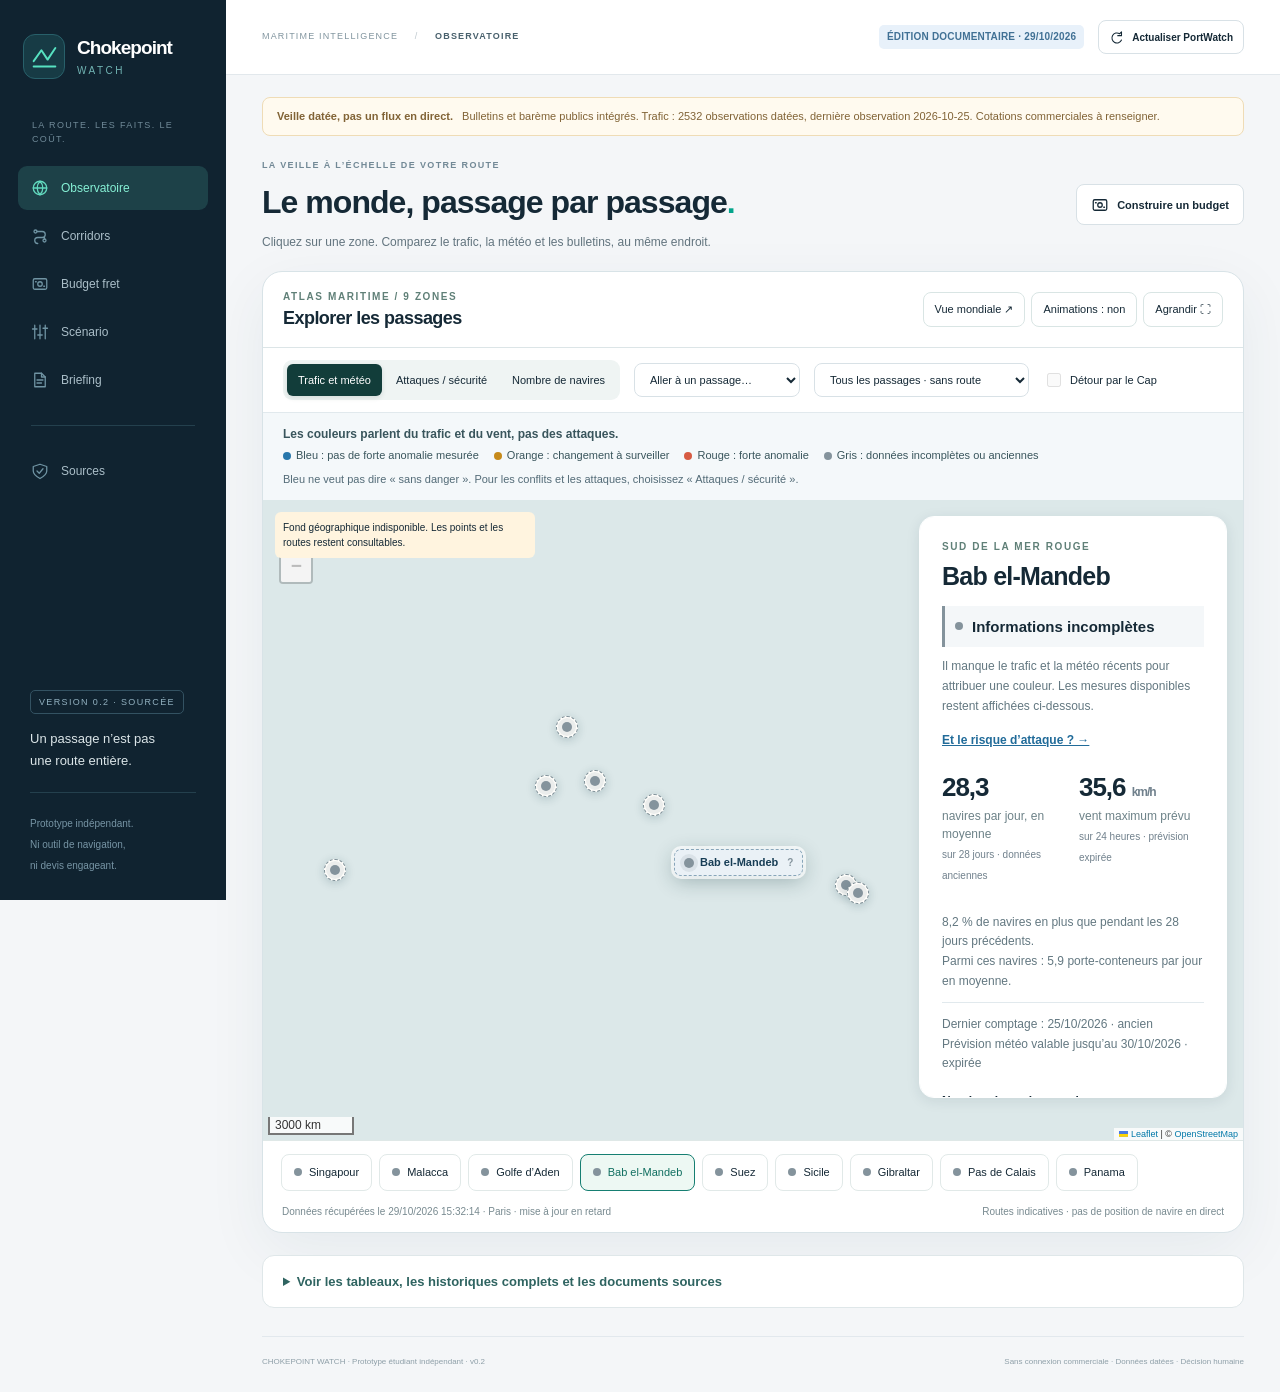
==== commit 7ece7c99: "Make map lightweight and explain traffic, weather, colors and outdated security reports" ====
--- a/index.html
+++ b/index.html
@@ -13,7 +13,7 @@
 input[type=date]{width:100%;height:43px;background:#fbfcfd;border:1px solid #d8e1e6;border-radius:8px;padding:8px 10px;color:var(--ink);min-width:0}input:disabled,select:disabled{opacity:.65;background:#f1f4f5;cursor:not-allowed}main{max-width:1720px}.summary-grid{display:grid;grid-template-columns:repeat(4,1fr);gap:15px;margin:0 0 23px}.summary-grid>div{background:#fff;border:1px solid var(--border);padding:17px 20px;border-radius:12px}.summary-grid span{font-size:10px;color:#778d98;display:block;margin-bottom:6px}.summary-grid strong{font-size:27px;letter-spacing:-.04em;font-weight:600}.summary-grid small{font-size:11px;font-weight:450;letter-spacing:0;color:#607985;margin-left:5px}.watch-grid{grid-template-columns:minmax(0,1fr) 320px;gap:22px}.map-wrap{height:370px}.map-heading{padding-top:25px}.map-filter select{min-width:230px}.map-filter{flex-wrap:wrap}.map-footer{flex-wrap:wrap}.pro-insight{padding:23px;display:block}.pro-insight>select{font-size:12px;height:39px}.pro-insight .eyebrow{font-size:9px}.passage-region{font-size:9px;color:#78909c;margin:20px 0 5px;letter-spacing:.08em}.pro-insight h2{font-size:25px;margin-bottom:12px}.passage-label{font-size:11px;line-height:1.8;padding:10px 11px;background:#f2f6f8;border-radius:8px;margin:15px 0}.passage-label span{font-size:9px;display:block;color:#7a909b}.source-inline{font-size:10px;line-height:1.8;color:#768b95}.source-inline a{font-weight:600;text-decoration:none}.source-inline a:hover{text-decoration:underline}.stale-note{font-size:10px;color:#936b37;background:#fff6e7;border-radius:7px;padding:10px 11px;line-height:1.7;margin-top:12px}.unassessed{font-size:11px;color:#738692;line-height:1.85;margin-top:15px}.route-strip{padding:17px 20px;background:#fff;border:1px solid var(--border);border-radius:12px;margin-top:18px}.chain-label{font-size:9px;color:#7b909b;text-transform:uppercase;letter-spacing:.1em;margin-bottom:10px}.route-chain{display:flex;align-items:center;flex-wrap:wrap;gap:6px;line-height:1.6}.route-chain button{padding:5px 8px;background:#f1f6f5;border:1px solid #dfeae5;color:#4c7169;border-radius:5px;font-size:10px}.route-chain button.selected{background:#147c70;color:#fff;border-color:#147c70}.route-chain .chain-arrow{color:#a0b1b8;font-size:12px}.route-chain .cape-chip{font-size:10px;border:1px dashed #d0b38e;background:#fff7ec;color:#96703e;border-radius:5px;padding:5px 8px}.chain-alt{margin-top:11px}.chain-alt .chain-label{color:#ab8151}.facts-grid{display:grid;grid-template-columns:repeat(3,1fr);gap:20px}.fact-card{background:#fff;border:1px solid var(--border);border-radius:14px;padding:22px}.fact-index{font-size:9px;letter-spacing:.12em;color:#78919c;margin-bottom:9px}.fact-card h3{font-size:18px;margin-bottom:11px}.fact-card p{font-size:12px;line-height:1.85;color:#607883;margin-bottom:13px}.fact-card small{font-size:10px;color:#8498a1}.empty-chart{min-height:170px;padding:33px 25px;text-align:center;border:1px dashed #d6e2e7;border-radius:9px;background:repeating-linear-gradient(0deg,#fcfdfd,#fcfdfd 35px,#edf2f4 36px);display:flex;flex-direction:column;justify-content:center;align-items:center;margin-top:15px}.empty-chart strong{font-size:14px;color:#687f8b;margin-bottom:7px}.empty-chart span{font-size:10px;line-height:1.8;color:#95a5ad;max-width:250px}.traffic-actions{display:flex;gap:10px;align-items:center;flex-wrap:wrap;margin-top:15px}.traffic-actions>span{font-size:10px;color:#718993;max-width:650px}.traffic-metrics{display:flex;justify-content:space-between;gap:12px;padding:12px 0}.traffic-metrics strong{font-size:24px;font-weight:600;letter-spacing:-.03em}.traffic-metrics small{display:block;color:#7e959f;font-size:9px}.traffic-metrics .pill{height:min-content}.chart-bar{fill:#419f91}.chart-bar-alt{fill:#dca56f}.chart-axis{stroke:#e5edf0;stroke-width:1}.chart-text{font-size:9px;fill:#7f929e}.route-card .route-description{min-height:unset;font-size:11px;margin:15px 0}.route-card .route-chain{margin:12px 0 19px}.route-card h2{font-size:24px}.route-cards .route-actions{padding-top:14px;border-top:1px solid #e8edef}.route-tag{font-size:9px;color:#729098;letter-spacing:.1em;margin-bottom:12px}.market-ref{border:1px solid #d4e7e2;background:#eff7f4;border-radius:11px;padding:15px 20px;display:flex;gap:22px;align-items:center;margin-bottom:19px}.market-ref strong{font-size:22px;white-space:nowrap;letter-spacing:-.02em}.market-ref span{font-size:10px;color:#65877f}.market-ref p{font-size:11px;margin:0;line-height:1.8;color:#537870}.budget-settings{display:grid;grid-template-columns:2fr 1.3fr 1fr .9fr;gap:18px 15px}#budget-form label{font-size:10px;color:#6c818c;margin-bottom:6px}#budget-form label small{font-size:8px;font-weight:400}#budget-form select,#budget-form input{font-size:11px}.quote-metadata{margin:25px 0 16px;padding-top:15px;border-top:1px solid var(--border)}.quote-metadata summary{font-size:12px;font-weight:600;color:#4a7474;cursor:pointer;padding:0 0 15px}.budget-meta{display:grid;grid-template-columns:2fr 1fr 1fr;gap:14px}#tariff-notice{display:block;margin:12px 0 20px;font-size:11px;line-height:1.8;padding:13px 15px}#tariff-notice a{font-weight:600}.budget-table{width:100%;border-collapse:collapse;min-width:750px}.budget-table th{text-align:left;font-size:9px;color:#7a8f99;font-weight:500;border-bottom:1px solid #dbe5e9;padding:12px 10px}.budget-table th:last-child{text-align:right}.budget-table td{border-bottom:1px solid #e9eff2;padding:13px 10px;font-size:11px;vertical-align:middle}.budget-table td:first-child{width:34%;min-width:205px}.budget-table td:first-child strong{font-weight:600;display:block;font-size:11px}.budget-table td:first-child small{font-size:9px;line-height:1.6;display:block;color:#92a1a9;margin-top:4px}.budget-table input{min-width:95px!important;width:110px!important}.budget-table select{min-width:110px;height:37px!important;padding:6px 8px}.budget-table .b-status{width:150px}.budget-table td:last-child{text-align:right;white-space:nowrap;color:#486e6c}.budget-table tr.included{background:#f6faf8}.budget-bottom{display:grid;grid-template-columns:minmax(0,1fr) 330px;gap:22px;margin-top:22px}.budget-total{background:#123a42;color:#eefaf6;border-radius:14px;padding:29px 26px;display:flex;flex-direction:column;align-items:flex-start}.budget-total>span{font-size:11px;color:#9ac4bd}.budget-total strong{font-size:38px;line-height:1.2;letter-spacing:-.04em;margin:18px 0}.budget-total p{font-size:11px;color:#afccc7;line-height:1.8}.budget-total #fx-reference{font-size:10px;line-height:1.7;color:#86aca8;border-top:1px solid #36535a;padding-top:17px;margin-top:auto}#budget-checks{margin-top:17px}#budget-checks p{font-size:11px;color:#8e7044;line-height:1.8;margin-bottom:5px}#budget-checks p.ok{color:#2f806a}.scenario-results .result-card strong{font-size:27px}.scenario-form .form-details{margin-top:17px}.result-card small{line-height:1.8}#scenario-error:not(:empty){padding:13px;background:#fff0e9;color:#985f41;margin-bottom:15px;border-radius:8px;font-size:11px}.brief-section textarea{min-height:130px}.brief-check select{font-size:11px}#brief-length{margin-top:20px}.source-cards{display:grid;grid-template-columns:repeat(3,1fr);gap:16px}.source-card{background:#fff;border:1px solid var(--border);padding:23px;border-radius:12px;min-width:0}.source-card h3{font-size:15px;margin-bottom:9px;line-height:1.5}.source-card p{font-size:11px;color:#6f8590;line-height:1.8;margin:12px 0}.source-card .source-inline{line-height:2}.source-card>a{font-size:10px;font-weight:600;text-decoration:none}.method-bottom{margin-top:24px}#job-status{padding:12px 14px;border:1px solid #e8ddd1;border-radius:8px;font-size:11px;color:#927044;background:#fff9f0;line-height:1.8}.refresh-log{font-size:10px;line-height:1.8;color:#7e909c}.map-route-port{fill:#a8c7d2;font-size:8px;paint-order:stroke;stroke:#112b38;stroke-width:3}.map-marker-halo{fill:#234653;stroke:#b7cbd2;stroke-width:1.3}.map-marker-dot{fill:#a2bdc7}.cp-marker.selected .map-marker-halo{stroke:#77f1ca;stroke-width:2;fill:#246257}.cp-marker.selected .map-marker-dot{fill:#7deeca}.marker-leader{stroke:#91aab477;stroke-width:.7}.marker-label{font-size:10px;stroke-width:4}.map-muted{opacity:.25}.badge-inline{margin-right:7px}.chart-foot{line-height:1.7}.method-grid .simple-card p{font-size:12px}#toast{max-width:80vw}
 @media(min-width:1500px){.map-wrap{height:405px}.watch-grid{grid-template-columns:minmax(0,1fr) 330px}}@media(max-width:1200px){.watch-grid{grid-template-columns:minmax(0,1fr) 280px}.map-wrap{height:355px}.summary-grid{gap:10px}.summary-grid>div{padding:15px}.summary-grid small{display:block;margin:0}.budget-bottom{grid-template-columns:minmax(0,1fr) 280px}.source-cards{grid-template-columns:1fr 1fr}.facts-grid{gap:15px}.fact-card{padding:19px}.pro-insight{padding:19px}.map-filter select{min-width:200px}.budget-meta{grid-template-columns:1.8fr 1fr 1fr}}@media(max-width:900px){.watch-grid{grid-template-columns:1fr}.pro-insight{display:block}.pro-insight #passage-detail{display:grid;grid-template-columns:1fr 1fr;gap:0 20px}.pro-insight #passage-detail .passage-region,.pro-insight #passage-detail h2,.pro-insight #passage-detail>.pill{grid-column:1}.pro-insight #passage-detail .source-inline{grid-column:1}.pro-insight #passage-detail .stale-note{grid-column:2;grid-row:1/5;height:min-content;margin-top:16px}.pro-insight #passage-detail .passage-label{grid-column:2;grid-row:5}.pro-insight>select{max-width:320px}.facts-grid{grid-template-columns:1fr}.fact-card{padding:22px}.summary-grid strong{font-size:25px}.budget-settings{grid-template-columns:1fr 1fr}.budget-meta{grid-template-columns:1fr 1fr}.budget-meta>div:first-child{grid-column:1/-1}.budget-bottom{grid-template-columns:1fr}.budget-total{min-height:210px}.market-ref{flex-wrap:wrap;gap:8px 20px}.source-cards{grid-template-columns:1fr 1fr}}@media(max-width:600px){.summary-grid{grid-template-columns:1fr 1fr}.summary-grid strong{font-size:26px}.summary-grid small{display:inline;font-size:10px;margin-left:4px}.summary-grid span{font-size:9px}.source-cards{grid-template-columns:1fr}.budget-settings{gap:15px 12px}.budget-settings>div:first-child{grid-column:1/-1}.budget-meta{grid-template-columns:1fr 1fr}.pro-insight #passage-detail{display:block}.map-wrap{height:300px}.map-filter{gap:10px}.map-heading h2{font-size:20px}.map-heading{padding:22px 19px 15px}.summary-grid>div{padding:15px 13px}.route-strip{padding:16px}.fact-card{padding:20px}.page-heading h1{font-size:29px}.market-ref strong{font-size:23px}.budget-table{min-width:740px}.budget-bottom .simple-card{padding:21px}.nav-item>span:nth-child(2){font-size:7.5px!important}.scenario-results .result-card strong{font-size:22px}.brief-paper{padding:22px}.brief-section textarea{font-size:11px}.traffic-actions>span{flex-basis:100%}.source-card{padding:22px}}
 @media print{@page{size:A4;margin:14mm}.brief-paper{padding:0!important;border:0}.brief-section textarea{display:none}.print-text{font-size:10pt;line-height:1.45;white-space:pre-wrap}.brief-section{padding-top:10px;margin-top:10px}.brief-top{margin-bottom:15px;padding-bottom:12px}.brief-source{font-size:8pt}.brief-paper h2{font-size:22pt}.brief-edition{font-size:9pt}.brief-section>label{font-size:11pt}}
-</style><link rel="stylesheet" href="vendor/leaflet.css"><link rel="stylesheet" href="atlas.css?v=1"></head><body>
+</style><link rel="stylesheet" href="vendor/leaflet.css"><link rel="stylesheet" href="atlas.css?v=2"></head><body>
 <a class="skip-link" href="#main">Aller au contenu</a>
 <aside class="sidebar"><a class="brand" href="#observatoire"><span class="brand-logo"><svg viewBox="0 0 40 40"><path d="M6 26L16 12L24 24L34 9M6 33h28"/></svg></span><span>Chokepoint<span class="brand-small">WATCH</span></span></a><div class="nav-label">LA ROUTE. LES FAITS. LE COÛT.</div><nav aria-label="Navigation"><button class="nav-item active" data-view="observatoire"><span data-icon="globe"></span><span>Observatoire</span></button><button class="nav-item" data-view="routes"><span data-icon="route"></span><span>Corridors</span></button><button class="nav-item" data-view="budget"><span data-icon="money"></span><span>Budget fret</span></button><button class="nav-item" data-view="scenario"><span data-icon="sliders"></span><span>Scénario</span></button><button class="nav-item" data-view="briefing"><span data-icon="file"></span><span>Briefing</span></button><div class="nav-divider"></div><button class="nav-item" data-view="methode"><span data-icon="shield"></span><span>Sources</span></button></nav><div class="side-bottom"><span class="version-pill">VERSION 0.2 · SOURCÉE</span><p>Un passage n’est pas<br>une route entière.</p><div class="side-line"></div><small>Prototype indépendant.<br>Ni outil de navigation,<br>ni devis engageant.</small></div></aside>
 <div class="app-shell"><header class="topbar"><div class="breadcrumb">MARITIME INTELLIGENCE <span>/</span> <strong id="breadcrumb-view">OBSERVATOIRE</strong></div><div class="top-actions"><span class="pill blue" id="snapshot-label"></span><button class="btn btn-small" id="refresh-hosted"><span data-icon="refresh"></span>Actualiser PortWatch</button></div></header>
@@ -395,4 +395,4 @@
 }
 window.CWTest={state:()=>({activeRoute,activePassage,activeView,map:{...map}}),quote:()=>C.quote(readQuote(),I),scenario:()=>window.currentScenario,intel:()=>I,live:()=>live,setTraffic:(rows,mode='import')=>{live.traffic={mode,rows:C.validateRows(rows),fetched_at:new Date().toISOString()};renderTraffic();},setQuote:q=>{fillQuote(q);renderBudget();},selectPassage,showView};
 })();
-</script><script src="monitor.js"></script><script src="vendor/leaflet.js"></script><script src="atlas.js?v=1"></script></body></html>
+</script><script src="monitor.js?v=2"></script><script src="vendor/leaflet.js"></script><script src="atlas.js?v=2"></script></body></html>
--- a/atlas.css
+++ b/atlas.css
@@ -1,7 +1,17 @@
 /* Geographic workspace */
-#view-observatoire>.page-heading{margin:23px 0 20px}#view-observatoire>.page-heading h1{font-size:32px}.atlas{background:#fff;border:1px solid #d8e3e7;border-radius:20px;overflow:hidden;box-shadow:0 18px 60px #153d4910;margin-bottom:22px}.atlas-top{display:flex;justify-content:space-between;align-items:center;padding:17px 20px;gap:12px;border-bottom:1px solid #dce5e7}.atlas-kicker{font-size:10px;letter-spacing:.16em;color:#608078;font-weight:700}.atlas-top h2{font-size:18px;margin-top:3px}.atlas-actions{display:flex;gap:6px}.atlas-actions button{border:1px solid #d9e5e4;border-radius:8px;padding:8px 11px;font-size:11px;background:#fff}.atlas-toolbar{display:flex;gap:14px;align-items:center;padding:12px 20px;flex-wrap:wrap}.atlas-modes{display:flex;background:#eff4f3;border-radius:9px;padding:4px;gap:3px}.atlas-modes button{font-size:11px;border-radius:6px;padding:8px 11px;white-space:nowrap}.atlas-modes button[aria-pressed=true]{background:#123d3a;color:#fff;box-shadow:0 2px 5px #163b3020}.atlas-toolbar select{height:34px;font-size:11px;width:auto;max-width:245px;background:white}.atlas-route{display:flex;align-items:center;gap:6px;font-size:11px}.atlas-route input{width:14px;height:14px}.atlas-stage{position:relative;height:640px;background:#dce8e9;isolation:isolate}.atlas-map{height:100%;width:100%;background:#dce8e9;z-index:0}.atlas-map .leaflet-tile{filter:saturate(.48) contrast(.94) brightness(1.05)}.atlas-panel{position:absolute;z-index:500;right:16px;top:16px;bottom:42px;width:308px;border:1px solid #ffffff;background:#fffffff5;backdrop-filter:blur(12px);border-radius:15px;box-shadow:0 10px 40px #102f3c24;overflow:auto;padding:22px;scrollbar-width:thin}.atlas-panel h3{font-size:25px;margin:8px 0 5px;line-height:1.12}.atlas-panel p{font-size:11px;line-height:1.65;color:#637881}.atlas-badge{display:inline-block;background:#f0f4f4;border:1px solid #dbe4e4;color:#5b707a;padding:4px 8px;border-radius:5px;font-size:10px;margin:6px 0 15px}.atlas-score{display:flex;align-items:center;gap:14px;padding:14px 0;border-top:1px solid #e4ebeb;border-bottom:1px solid #e4ebeb;margin-bottom:14px}.atlas-score strong{font-size:40px;line-height:1;letter-spacing:-.07em;color:var(--signal)}.atlas-score small{display:block;font-size:10px;line-height:1.6}.atlas-meter{height:5px;background:#e5eceb;border-radius:4px;margin-top:7px;overflow:hidden}.atlas-meter i{height:100%;display:block;background:var(--signal);transition:width .5s}.atlas-metrics{display:grid;grid-template-columns:1fr 1fr;gap:14px;margin:18px 0}.atlas-metrics strong{display:block;font-size:24px;letter-spacing:-.04em}.atlas-metrics span{display:block;font-size:10px;color:#6d8288}.atlas-spark{width:100%;height:80px;display:block;margin:8px 0}.atlas-spark path{fill:none;stroke:#248f84;stroke-width:2}.atlas-rule{border-top:1px solid #e1e9e8;padding-top:14px;margin-top:14px}.atlas-panel details summary{font-size:11px;cursor:pointer;color:#326c65;font-weight:650}.atlas-panel details p{margin-top:10px}.atlas-panel a{font-size:11px;overflow-wrap:anywhere}.atlas-legend{position:absolute;left:14px;bottom:30px;z-index:500;background:#fffffff2;padding:11px 14px;border-radius:10px;max-width:calc(100% - 360px);box-shadow:0 4px 18px #18333c14;font-size:10px;line-height:1.7;color:#39555c}.atlas-legend strong{display:block;font-size:11px;margin-bottom:3px}.atlas-legend span{display:inline-flex;gap:5px;align-items:center;margin-right:9px}.atlas-dot{width:8px;height:8px;border-radius:50%;display:inline-block;flex-shrink:0}.atlas-label{background:transparent;border:0}.atlas-pin{display:flex;align-items:center;gap:6px;white-space:nowrap;width:max-content;background:#fffefb;border:1px solid #fff;border-radius:7px;padding:6px 9px;box-shadow:0 2px 10px #193f4d38;font:600 11px/1.2 Inter,'Segoe UI',sans-serif;color:#243e47;transition:box-shadow .2s,background .2s}.atlas-pin i{width:10px;height:10px;border-radius:50%;background:var(--signal);box-shadow:0 0 0 4px color-mix(in srgb,var(--signal),transparent 84%);flex-shrink:0}.atlas-pin b{font-size:10px;margin-left:3px;color:var(--signal)}.atlas-pin.partial{border:1px dashed #7e8e96}.atlas-label.selected .atlas-pin{background:#123d3a;color:white;box-shadow:0 0 0 3px #ffffffb0,0 5px 20px #153c4050}.atlas-label.selected .atlas-pin i{animation:atlasPulse 2.2s infinite}.atlas-pin:hover{box-shadow:0 0 0 2px #007e73,0 4px 15px #193f4d28}.atlas-trail{animation:atlasFlow 24s linear infinite}.atlas-strip{display:flex;gap:7px;padding:13px 18px;overflow-x:auto;border-top:1px solid #dfe8e7}.atlas-strip button{display:flex;align-items:center;gap:7px;flex-shrink:0;border:1px solid #e1e9e8;padding:9px 12px;border-radius:8px;font-size:11px}.atlas-strip button[aria-pressed=true]{border-color:#167f72;background:#edf8f3;color:#116f61}.atlas-foot{display:flex;justify-content:space-between;gap:12px;padding:0 19px 13px;font-size:10px;color:#788a90}.atlas-annex{border:1px solid #dfe7e9;border-radius:12px;background:#fff;padding:16px 20px;margin-bottom:25px}.atlas-annex>summary{cursor:pointer;font-size:13px;font-weight:600;color:#2f6461}.atlas-annex[open]>summary{margin-bottom:20px}.atlas-annex .watch-grid{display:none}.atlas-annex .summary-grid{display:none}.atlas-full{position:fixed;inset:10px;z-index:2000;margin:0;display:flex;flex-direction:column}.atlas-full .atlas-stage{flex:1;min-height:0}.atlas-paused .atlas-trail,.atlas-paused .atlas-label.selected .atlas-pin i{animation:none}.atlas-panel-content{animation:atlasEnter .25s ease-out}.atlas-tile-note{position:absolute;top:12px;left:12px;z-index:500;background:#fff4df;padding:8px;border-radius:6px;font-size:10px;max-width:260px}.atlas-map .leaflet-control-attribution{font-size:9px}.atlas-map .leaflet-control-zoom a{font-size:19px}.atlas-map .leaflet-top.leaflet-left{top:10px;left:6px}@keyframes atlasFlow{to{stroke-dashoffset:-240}}@keyframes atlasPulse{50%{box-shadow:0 0 0 8px color-mix(in srgb,var(--signal),transparent 88%)}}@keyframes atlasEnter{from{opacity:.4;transform:translateY(5px)}to{opacity:1;transform:translateY(0)}}
+#view-observatoire>.page-heading{margin:23px 0 20px}#view-observatoire>.page-heading h1{font-size:32px}.atlas{background:#fff;border:1px solid #d8e3e7;border-radius:20px;overflow:hidden;box-shadow:0 18px 60px #153d4910;margin-bottom:22px}.atlas-top{display:flex;justify-content:space-between;align-items:center;padding:17px 20px;gap:12px;border-bottom:1px solid #dce5e7}.atlas-kicker{font-size:10px;letter-spacing:.16em;color:#608078;font-weight:700}.atlas-top h2{font-size:18px;margin-top:3px}.atlas-actions{display:flex;gap:6px}.atlas-actions button{border:1px solid #d9e5e4;border-radius:8px;padding:8px 11px;font-size:11px;background:#fff}.atlas-toolbar{display:flex;gap:14px;align-items:center;padding:12px 20px;flex-wrap:wrap}.atlas-modes{display:flex;background:#eff4f3;border-radius:9px;padding:4px;gap:3px}.atlas-modes button{font-size:11px;border-radius:6px;padding:8px 11px;white-space:nowrap}.atlas-modes button[aria-pressed=true]{background:#123d3a;color:#fff;box-shadow:0 2px 5px #163b3020}.atlas-toolbar select{height:34px;font-size:11px;width:auto;max-width:245px;background:white}.atlas-route{display:flex;align-items:center;gap:6px;font-size:11px}.atlas-route input{width:14px;height:14px}.atlas-stage{position:relative;height:640px;background:#dce8e9;isolation:isolate}.atlas-map{height:100%;width:100%;background:#dce8e9;z-index:0}.atlas-panel{position:absolute;z-index:500;right:16px;top:16px;bottom:42px;width:308px;border:1px solid #ffffff;background:#fff;border-radius:15px;box-shadow:0 3px 14px #102f3c18;overflow:auto;padding:22px;scrollbar-width:thin}.atlas-panel h3{font-size:25px;margin:8px 0 5px;line-height:1.12}.atlas-panel p{font-size:11px;line-height:1.65;color:#637881}.atlas-badge{display:inline-block;background:#f0f4f4;border:1px solid #dbe4e4;color:#5b707a;padding:4px 8px;border-radius:5px;font-size:10px;margin:6px 0 15px}.atlas-score{display:flex;align-items:center;gap:14px;padding:14px 0;border-top:1px solid #e4ebeb;border-bottom:1px solid #e4ebeb;margin-bottom:14px}.atlas-score strong{font-size:40px;line-height:1;letter-spacing:-.07em;color:var(--signal)}.atlas-score small{display:block;font-size:10px;line-height:1.6}.atlas-meter{height:5px;background:#e5eceb;border-radius:4px;margin-top:7px;overflow:hidden}.atlas-meter i{height:100%;display:block;background:var(--signal);transition:width .5s}.atlas-metrics{display:grid;grid-template-columns:1fr 1fr;gap:14px;margin:18px 0}.atlas-metrics strong{display:block;font-size:24px;letter-spacing:-.04em}.atlas-metrics span{display:block;font-size:10px;color:#6d8288}.atlas-spark{width:100%;height:80px;display:block;margin:8px 0}.atlas-spark path{fill:none;stroke:#248f84;stroke-width:2}.atlas-rule{border-top:1px solid #e1e9e8;padding-top:14px;margin-top:14px}.atlas-panel details summary{font-size:11px;cursor:pointer;color:#326c65;font-weight:650}.atlas-panel details p{margin-top:10px}.atlas-panel a{font-size:11px;overflow-wrap:anywhere}.atlas-legend{position:absolute;left:14px;bottom:30px;z-index:500;background:#fffffff2;padding:11px 14px;border-radius:10px;max-width:calc(100% - 360px);box-shadow:0 4px 18px #18333c14;font-size:10px;line-height:1.7;color:#39555c}.atlas-legend strong{display:block;font-size:11px;margin-bottom:3px}.atlas-legend span{display:inline-flex;gap:5px;align-items:center;margin-right:9px}.atlas-dot{width:8px;height:8px;border-radius:50%;display:inline-block;flex-shrink:0}.atlas-label{background:transparent;border:0}.atlas-pin{display:flex;align-items:center;gap:6px;white-space:nowrap;width:max-content;background:#fffefb;border:1px solid #fff;border-radius:7px;padding:6px 9px;box-shadow:0 2px 10px #193f4d38;font:600 11px/1.2 Inter,'Segoe UI',sans-serif;color:#243e47;transition:box-shadow .2s,background .2s}.atlas-pin i{width:10px;height:10px;border-radius:50%;background:var(--signal);box-shadow:0 0 0 4px color-mix(in srgb,var(--signal),transparent 84%);flex-shrink:0}.atlas-pin b{font-size:10px;margin-left:3px;color:var(--signal)}.atlas-pin.partial{border:1px dashed #7e8e96}.atlas-label.selected .atlas-pin{background:#123d3a;color:white;box-shadow:0 0 0 3px #ffffffb0,0 5px 20px #153c4050}.atlas-label.selected .atlas-pin i{animation:atlasPulse 2.2s infinite}.atlas-pin:hover{box-shadow:0 0 0 2px #007e73,0 4px 15px #193f4d28}.atlas-trail{animation:atlasFlow 24s linear infinite}.atlas-strip{display:flex;gap:7px;padding:13px 18px;overflow-x:auto;border-top:1px solid #dfe8e7}.atlas-strip button{display:flex;align-items:center;gap:7px;flex-shrink:0;border:1px solid #e1e9e8;padding:9px 12px;border-radius:8px;font-size:11px}.atlas-strip button[aria-pressed=true]{border-color:#167f72;background:#edf8f3;color:#116f61}.atlas-foot{display:flex;justify-content:space-between;gap:12px;padding:0 19px 13px;font-size:10px;color:#788a90}.atlas-annex{border:1px solid #dfe7e9;border-radius:12px;background:#fff;padding:16px 20px;margin-bottom:25px}.atlas-annex>summary{cursor:pointer;font-size:13px;font-weight:600;color:#2f6461}.atlas-annex[open]>summary{margin-bottom:20px}.atlas-annex .watch-grid{display:none}.atlas-annex .summary-grid{display:none}.atlas-full{position:fixed;inset:10px;z-index:2000;margin:0;display:flex;flex-direction:column}.atlas-full .atlas-stage{flex:1;min-height:0}.atlas-paused .atlas-trail,.atlas-paused .atlas-label.selected .atlas-pin i{animation:none}.atlas-tile-note{position:absolute;top:12px;left:12px;z-index:500;background:#fff4df;padding:8px;border-radius:6px;font-size:10px;max-width:260px}.atlas-map .leaflet-control-attribution{font-size:9px}.atlas-map .leaflet-control-zoom a{font-size:19px}.atlas-map .leaflet-top.leaflet-left{top:10px;left:6px}@keyframes atlasFlow{to{stroke-dashoffset:-240}}@keyframes atlasPulse{50%{box-shadow:0 0 0 8px color-mix(in srgb,var(--signal),transparent 88%)}}@keyframes atlasEnter{from{opacity:.4;transform:translateY(5px)}to{opacity:1;transform:translateY(0)}}
 @media(min-width:1400px){.atlas-stage{height:690px}.atlas-panel{width:330px}}
 @media(max-width:1000px){.atlas-panel{width:270px;padding:18px}.atlas-stage{height:620px}.atlas-toolbar{gap:8px}.atlas-legend{max-width:calc(100% - 310px)}}
 @media(max-width:700px){.atlas-top{padding:14px}.atlas-top h2{font-size:16px}.atlas-toolbar{padding:10px;gap:8px}.atlas-modes{width:100%}.atlas-modes button{flex:1;font-size:10px;padding:8px 4px}.atlas-toolbar select{max-width:100%;flex:1;min-width:120px}.atlas-stage{height:auto;display:flex;flex-direction:column}.atlas-map{height:390px;flex-shrink:0}.atlas-panel{position:relative;inset:auto;width:auto;max-height:none;border-radius:0;box-shadow:none;padding:20px;border-top:1px solid #d7e2e4}.atlas-legend{top:310px;bottom:auto;left:10px;max-width:calc(100% - 20px);padding:8px;font-size:9px}.atlas-legend strong{font-size:10px}.atlas-strip{order:0}.atlas-panel h3{font-size:23px}.atlas-metrics{grid-template-columns:repeat(3,1fr)}.atlas-full{inset:0;overflow:auto;display:block;border-radius:0}.atlas-foot{flex-direction:column;gap:4px}.atlas-actions button{padding:7px}.atlas-annex{padding:13px}.atlas-pin{font-size:10px;padding:5px 7px}}
 @media(prefers-reduced-motion:reduce){.atlas *{animation:none!important;transition:none!important}}
 .atlas-zoomedout .atlas-label:not(.selected) .atlas-pin{padding:5px;border-radius:50%}.atlas-zoomedout .atlas-label:not(.selected) .atlas-pin>span,.atlas-zoomedout .atlas-label:not(.selected) .atlas-pin>b{display:none}.atlas-label:focus .atlas-pin{outline:3px solid #186b61;outline-offset:4px}
+
+/* Plain-language reading and a lightweight map: no tile filters or panel blur. */
+.atlas-legend{position:static;max-width:none;padding:12px 20px;background:#f4f8fa;border-top:1px solid #e1e9ed;border-radius:0;box-shadow:none;font-size:11px;line-height:1.6}
+.atlas-legend strong{font-size:12px}.atlas-legend p{margin:5px 0 0;font-size:11px;color:#536b77}.atlas-legend span{margin-right:15px}
+.atlas-panel p{font-size:12px;line-height:1.65}.atlas-panel h3{margin-bottom:16px}.atlas-status{display:flex;align-items:flex-start;gap:9px;border-left:3px solid var(--signal);padding:10px;background:#f4f7f9;margin-bottom:10px;font-size:15px;line-height:1.4}.atlas-status .atlas-dot{margin-top:6px}
+.atlas-security-link{color:#216b99;text-align:left;padding:0;font-size:12px;font-weight:650;text-decoration:underline}
+.atlas-metrics{gap:12px}.atlas-metrics strong{font-size:26px}.atlas-metrics strong small{font-size:12px}.atlas-metrics span{font-size:12px;line-height:1.5}.atlas-metrics small{font-size:10px;color:#70808c}.atlas-explanation{padding:10px 0;border-bottom:1px solid #e1e9ed}
+.atlas-chart{margin:18px 0}.atlas-chart figcaption{font-size:12px;font-weight:650}.atlas-chart p{font-size:11px;margin:5px 0}.atlas-spark{height:auto;aspect-ratio:270/126}.atlas-spark path{stroke:#2877ab;stroke-width:1.8}.atlas-spark line{stroke:#dce5eb;stroke-width:1}.atlas-spark text{fill:#5c707e;font-size:9px}
+.atlas-panel details summary,.atlas-panel a{font-size:12px}.atlas-pin b{max-width:130px;overflow:hidden;text-overflow:ellipsis}.atlas-label.selected .atlas-pin{background:#eaf1f6;color:#173d55;border-color:#87a5b9}.atlas-top{flex-wrap:wrap}
+@media(max-width:700px){.atlas-legend{padding:12px;font-size:10px}.atlas-legend span{display:flex;margin:3px 0}.atlas-metrics{grid-template-columns:1fr 1fr}.atlas-actions button{font-size:10px}.atlas-top h2{font-size:15px}}
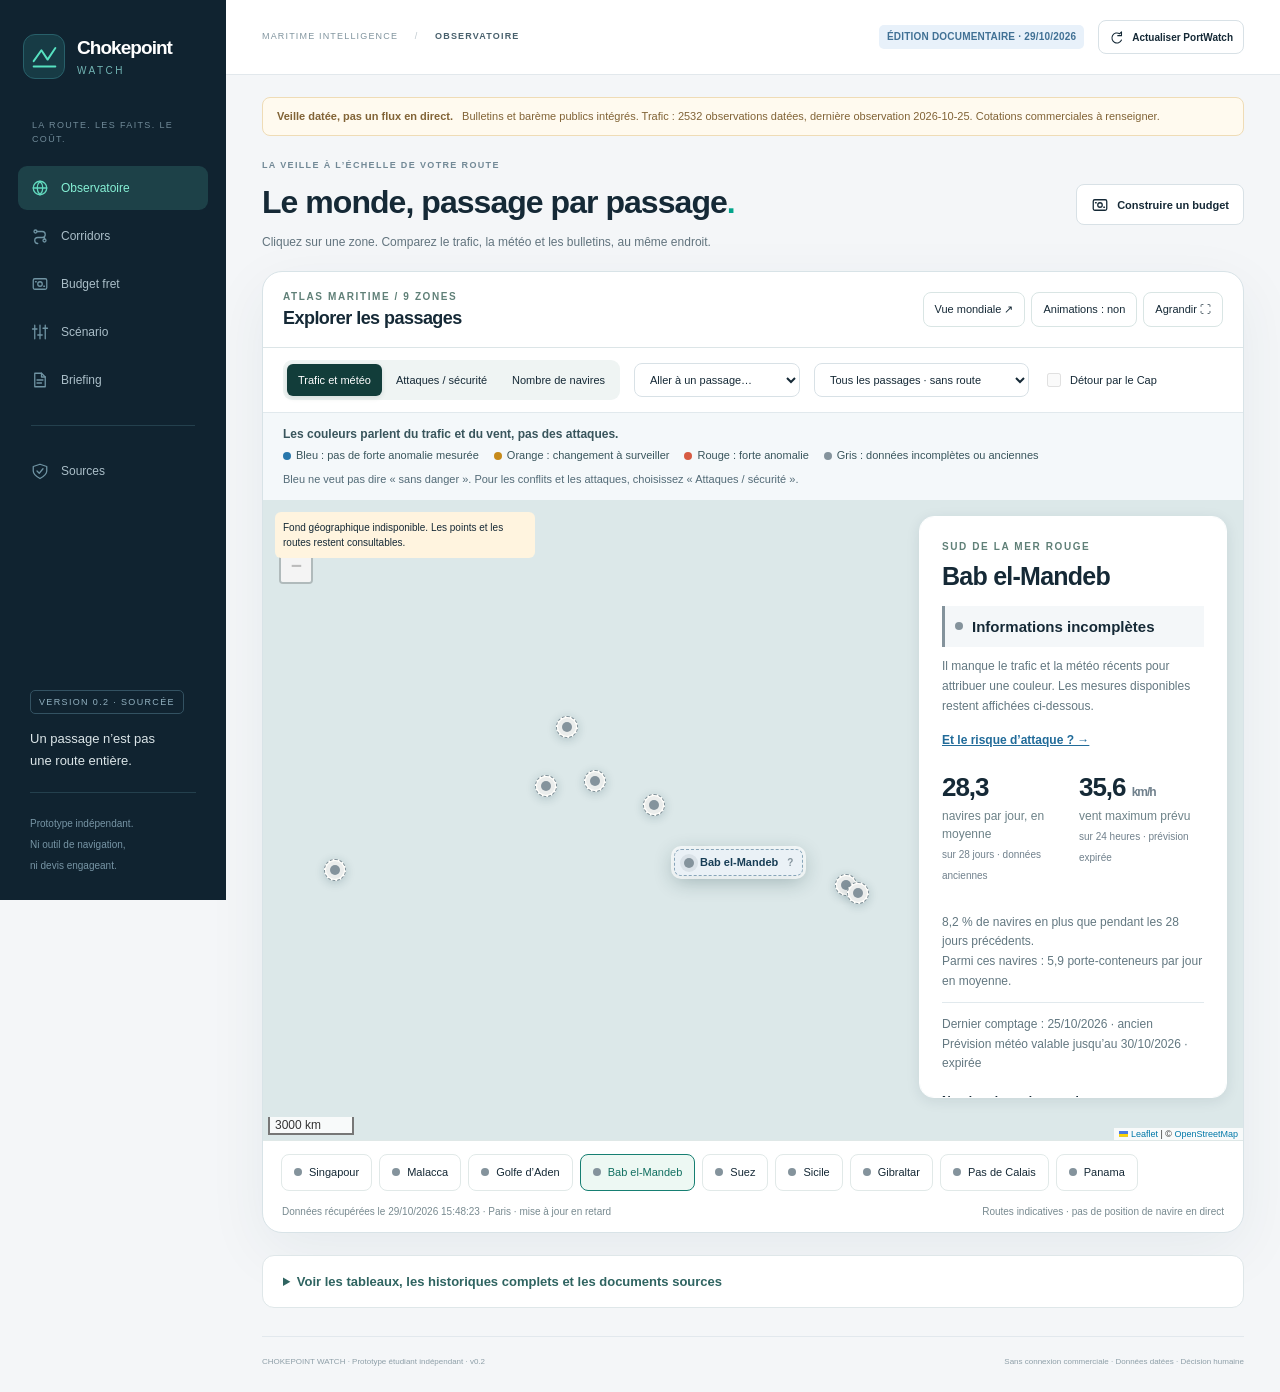
==== commit a6f647b1: "Clarify that unclassified security reports cannot establish current danger" ====
--- a/index.html
+++ b/index.html
@@ -395,4 +395,4 @@
 }
 window.CWTest={state:()=>({activeRoute,activePassage,activeView,map:{...map}}),quote:()=>C.quote(readQuote(),I),scenario:()=>window.currentScenario,intel:()=>I,live:()=>live,setTraffic:(rows,mode='import')=>{live.traffic={mode,rows:C.validateRows(rows),fetched_at:new Date().toISOString()};renderTraffic();},setQuote:q=>{fillQuote(q);renderBudget();},selectPassage,showView};
 })();
-</script><script src="monitor.js?v=2"></script><script src="vendor/leaflet.js"></script><script src="atlas.js?v=2"></script></body></html>
+</script><script src="monitor.js?v=2"></script><script src="vendor/leaflet.js"></script><script src="atlas.js?v=3"></script></body></html>
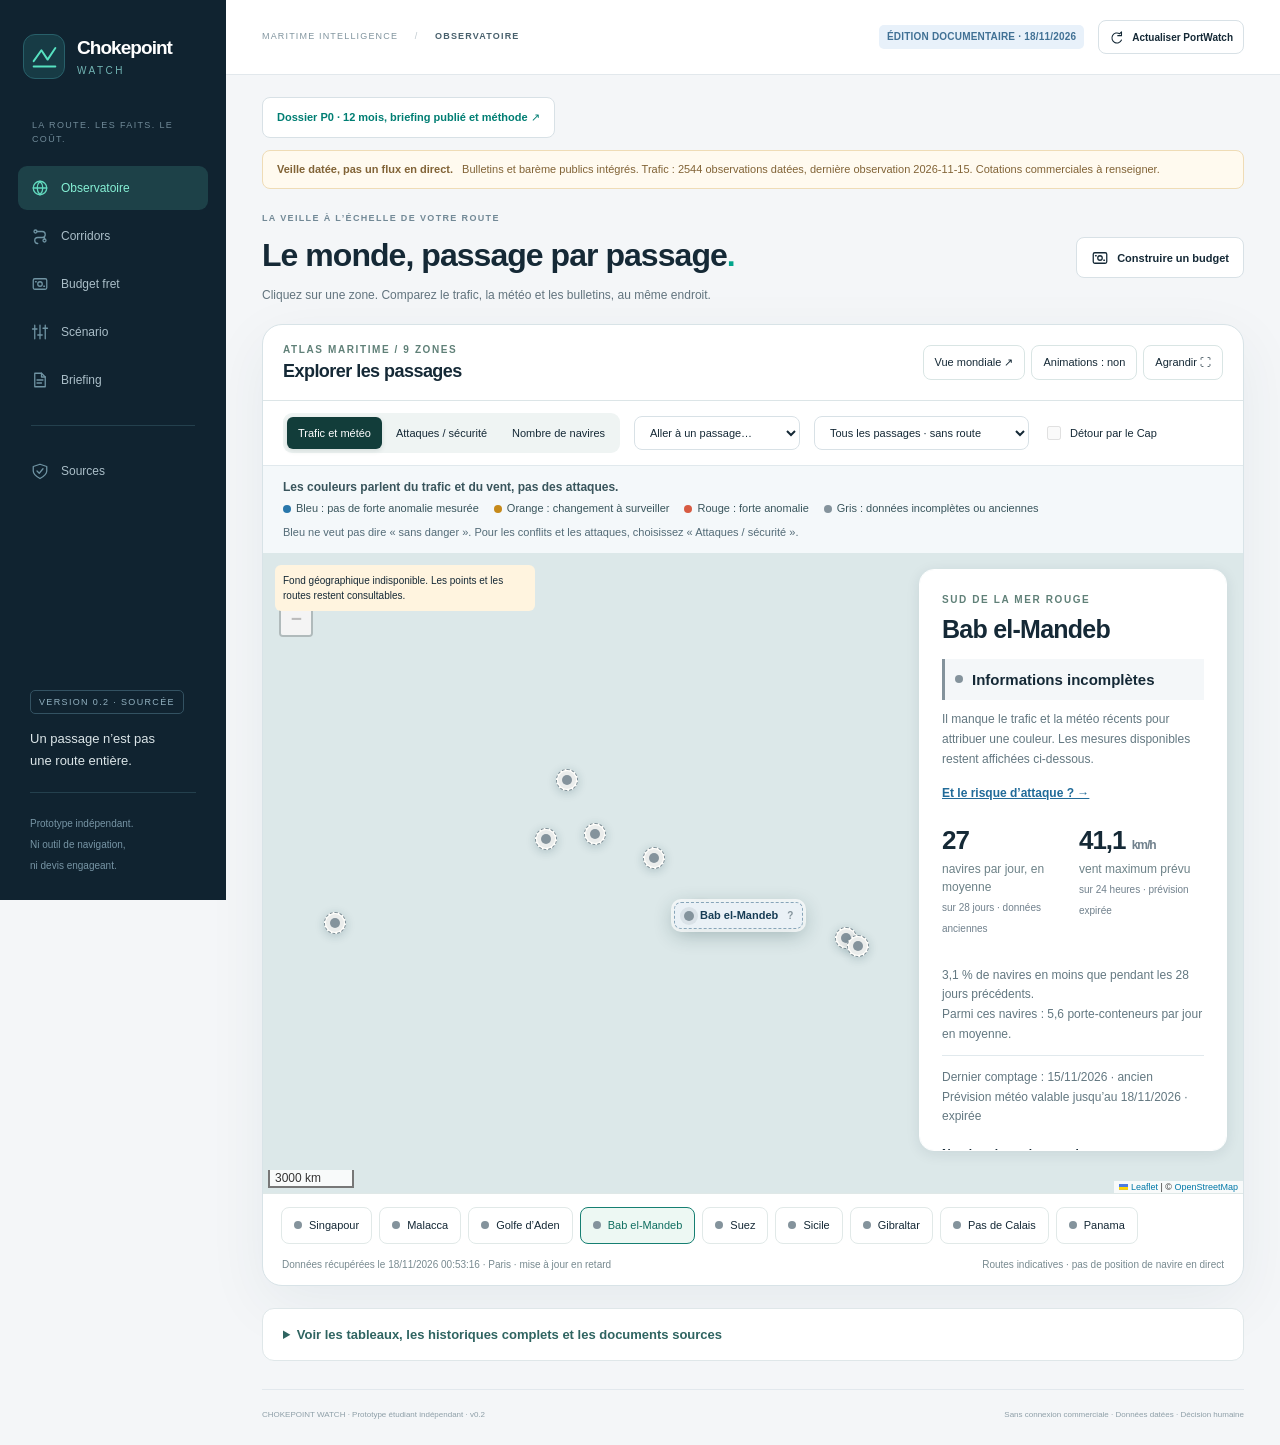
==== commit 35a15e55: "Complete P0: twelve-month evidence, public briefing, method and tested demo" ====
--- a/index.html
+++ b/index.html
@@ -17,7 +17,7 @@
 <a class="skip-link" href="#main">Aller au contenu</a>
 <aside class="sidebar"><a class="brand" href="#observatoire"><span class="brand-logo"><svg viewBox="0 0 40 40"><path d="M6 26L16 12L24 24L34 9M6 33h28"/></svg></span><span>Chokepoint<span class="brand-small">WATCH</span></span></a><div class="nav-label">LA ROUTE. LES FAITS. LE COÛT.</div><nav aria-label="Navigation"><button class="nav-item active" data-view="observatoire"><span data-icon="globe"></span><span>Observatoire</span></button><button class="nav-item" data-view="routes"><span data-icon="route"></span><span>Corridors</span></button><button class="nav-item" data-view="budget"><span data-icon="money"></span><span>Budget fret</span></button><button class="nav-item" data-view="scenario"><span data-icon="sliders"></span><span>Scénario</span></button><button class="nav-item" data-view="briefing"><span data-icon="file"></span><span>Briefing</span></button><div class="nav-divider"></div><button class="nav-item" data-view="methode"><span data-icon="shield"></span><span>Sources</span></button></nav><div class="side-bottom"><span class="version-pill">VERSION 0.2 · SOURCÉE</span><p>Un passage n’est pas<br>une route entière.</p><div class="side-line"></div><small>Prototype indépendant.<br>Ni outil de navigation,<br>ni devis engageant.</small></div></aside>
 <div class="app-shell"><header class="topbar"><div class="breadcrumb">MARITIME INTELLIGENCE <span>/</span> <strong id="breadcrumb-view">OBSERVATOIRE</strong></div><div class="top-actions"><span class="pill blue" id="snapshot-label"></span><button class="btn btn-small" id="refresh-hosted"><span data-icon="refresh"></span>Actualiser PortWatch</button></div></header>
-<main id="main"><div class="data-banner" id="data-banner" role="status"></div>
+<main id="main"><p><a class="btn" href="p0/">Dossier P0 · 12 mois, briefing publié et méthode ↗</a></p><div class="data-banner" id="data-banner" role="status"></div>
 <section class="view active" id="view-observatoire"><div class="page-heading"><div><div class="eyebrow">LA VEILLE À L’ÉCHELLE DE VOTRE ROUTE</div><h1>Au-delà du canal<span class="title-dot">.</span></h1><p>Les passages, les incidents et les contraintes — avec leur source, leur date et leurs limites.</p></div><button class="btn" data-view="budget"><span data-icon="money"></span>Construire un budget</button></div>
 <div class="summary-grid"><div><span>Couverture géographique</span><strong>9 <small>passages & zones</small></strong></div><div><span>Itinéraires définis</span><strong>4 <small>corridors</small></strong></div><div><span>Bulletins de veille</span><strong>3 <small>organismes sources</small></strong></div><div><span>Tarification</span><strong>1 <small>barème documenté</small></strong></div></div>
 <div class="watch-grid"><article class="map-card"><div class="map-heading"><div><span class="map-eyebrow">CARTOGRAPHIE DES EXPOSITIONS</span><h2>Chaque passage compte</h2></div><span class="map-mini-tag">CARTE INTERACTIVE</span></div><div class="map-filter"><label class="sr-only" for="map-route">Route</label><select id="map-route"></select><label class="map-alt-label"><input id="map-alt" type="checkbox">Détour par le Cap</label></div><div class="map-wrap"><svg id="world-map" viewBox="0 0 1000 395" tabindex="0" role="group" aria-label="Carte interactive des routes et passages. Boutons de zoom et sélection au clavier."><defs><filter id="line-glow"><feGaussianBlur stdDeviation="2"/></filter></defs><g id="map-world"><g id="land"></g><g id="ocean-names"></g><g id="map-routes"></g><g id="map-markers"></g></g></svg><div class="map-controls"><button id="zoom-in" aria-label="Zoom avant">+</button><button id="zoom-out" aria-label="Zoom arrière">−</button><button id="zoom-reset" aria-label="Recentrer"><span data-icon="expand"></span></button></div><div class="map-interact-hint">Déplacer · Zoomer · Cliquer sur un passage</div></div><div class="map-footer"><div class="map-legend"><span><i class="legend-line"></i>Itinéraire via canal</span><span><i class="legend-line alternate"></i>Détour hypothétique</span></div><small>Tracés schématiques · Natural Earth · non navigables</small></div></article>
@@ -30,7 +30,7 @@
 <section class="view" id="view-routes"><div class="page-heading"><div><div class="eyebrow">UNE CHAÎNE DE PASSAGES, PAS UN SEUL POINT</div><h1>Les corridors<span class="title-dot">.</span></h1><p>Exposition géographique explicite ; aucun calcul de dangerosité globale artificiel.</p></div></div><div class="notice"><p>Les routes sont des hypothèses de travail. Pour Singapour, l’accès exact dépend du terminal et du service ; le corridor présenté part des approches sud. Le Havre n’est pas situé après le pas de Calais dans le trajet retenu.</p></div><div class="route-cards" id="route-cards"></div></section>
 <section class="view" id="view-budget"><div class="page-heading"><div><div class="eyebrow">DU FRET AFFICHÉ AU PÉRIMÈTRE FACTURABLE</div><h1>Le budget, poste par poste<span class="title-dot">.</span></h1><p>Compagnie, sens du transport, équipement, unité de facturation et période de validité.</p></div><button class="btn" id="export-budget"><span data-icon="download"></span>Exporter le budget</button></div>
 <div id="market-ref" class="market-ref"></div><div class="notice amber-notice"><p><strong>Le prix de base reste à renseigner depuis une cotation autorisée.</strong> Un indice de marché n’est pas une offre commerciale. Ce prototype ne possède pas d’accès aux tarifs privés. Pour le cours, ne saisissez pas de données confidentielles de votre employeur.</p></div>
-<form id="budget-form" class="simple-card"><div class="budget-settings">
+<form id="budget-form" class="simple-card"><p><button type="button" id="p0-demo" class="btn">Charger le cas pédagogique P0</button></p><p id="p0-demo-note" hidden>EXEMPLE : montants hypothétiques, pas une cotation utilisable pour réserver. 2 conteneurs, un B/L ; total attendu 4 860 EUR.</p><div class="budget-settings">
 <div><label for="budget-route">Corridor</label><select id="budget-route"></select></div><div><label for="budget-carrier">Compagnie</label><select id="budget-carrier"><option>Maersk</option><option>CMA CGM</option><option>MSC</option><option>Hapag-Lloyd</option><option>Autre / devis</option></select></div><div><label for="budget-equipment">Équipement</label><select id="budget-equipment"><option value="20DRY">20’ sec</option><option value="40DRY" selected>40’ sec</option><option value="40HC">40’ high cube sec</option></select></div><div><label for="budget-currency">Devise</label><select id="budget-currency"><option>EUR</option><option>USD</option></select></div>
 <div><label for="budget-departure">Départ envisagé</label><input id="budget-departure" type="date" required></div><div><label for="budget-quantity">Conteneurs</label><input id="budget-quantity" type="number" min="1" max="1000" step="1" value="1"></div><div><label for="budget-bl">Connaissements (B/L)</label><input id="budget-bl" type="number" min="1" max="1000" step="1" value="1"></div><div><label for="budget-free">Franchise D&amp;D <small>jours · information</small></label><input id="budget-free" type="number" min="0" max="60" placeholder="À confirmer"></div></div>
 <details class="quote-metadata" open><summary>Référence et validité de la cotation</summary><div class="budget-meta"><div><label for="budget-reference">Référence / source publique autorisée</label><input type="text" id="budget-reference" maxlength="220" placeholder="URL publique, référence d’offre autorisée, ou hypothèse de test explicite"></div><div><label for="budget-quote-date">Cotation datée du</label><input id="budget-quote-date" type="date"></div><div><label for="budget-valid">Valable jusqu’au</label><input id="budget-valid" type="date"></div></div><p class="field-hint">Le départ est utilisé comme date d’application pour cette simulation. Vérifiez si le contrat applique plutôt la date de réservation ou une autre date tarifaire. Les jours de franchise n’ont pas tous le même point de départ contractuel.</p></details>
@@ -44,11 +44,11 @@
 <div class="scenario-results"><div id="scenario-error" role="alert"></div><div class="result-grid"><article class="result-card primary"><span>Écart de temps théorique</span><strong id="delta-days">—</strong><small>Mer + attentes saisies · hors escales</small></article><article class="result-card"><span>Écart de cotations</span><strong id="delta-cost">Non chiffré</strong><small>Deux prix sourcés requis</small></article><article class="result-card"><span>Écart de distance</span><strong id="delta-distance">—</strong><small>Tracé schématique, pas une distance AIS</small></article><article class="result-card"><span>Écart de CO₂e</span><strong id="delta-co2">Non chiffré</strong><small>Masse, facteur et référence requis</small></article></div><div class="simple-card compare-card"><h2>Comparaison du trajet</h2><div class="table-scroll"><table class="comparison-table"><thead><tr><th>Indicateur</th><th>Via Suez</th><th>Via le Cap</th></tr></thead><tbody id="scenario-table"></tbody></table></div><p class="field-hint">Le détour évite Bab el-Mandeb et Suez dans le modèle. Il ne supprime pas tous les risques et ne prouve pas le service réellement proposé par une compagnie.</p></div></div></div></section>
 <section class="view" id="view-briefing"><div class="page-heading"><div><div class="eyebrow">FAITS → CONSÉQUENCES → SURVEILLANCE</div><h1>Le briefing<span class="title-dot">.</span></h1><p>Brouillon déterministe à partir des sources chargées ; relecture humaine avant publication.</p></div><button class="btn" id="export-brief"><span data-icon="download"></span>Exporter / imprimer</button></div><div class="brief-layout"><article class="brief-paper" id="brief-paper"><div class="brief-top"><span class="brief-wordmark"><strong>CHOKEPOINT</strong> WATCH</span><span class="brief-status" id="brief-status">BROUILLON</span></div><h2 id="brief-title">Point de situation</h2><p class="brief-edition" id="brief-edition"></p><div class="brief-section"><label for="brief-what"><span>01</span> Ce qui a changé</label><textarea id="brief-what"></textarea></div><div class="brief-section"><label for="brief-impact"><span>02</span> Ce que cela implique</label><textarea id="brief-impact"></textarea></div><div class="brief-section"><label for="brief-next"><span>03</span> Ce qu’il faut surveiller</label><textarea id="brief-next"></textarea></div><div id="brief-sources" class="brief-source"></div></article><aside class="simple-card brief-check"><div class="eyebrow">RELECTURE</div><h2>La décision reste humaine.</h2><label for="brief-route">Corridor</label><select id="brief-route"></select><button type="button" class="btn btn-full" id="rebuild-brief">Recréer le brouillon</button><label for="reviewer">Nom du relecteur</label><input type="text" id="reviewer" maxlength="80"><label class="checkbox-row"><input type="checkbox" id="review-check"><span>J’ai ouvert les sources, contrôlé leurs dates et distingué faits et interprétation.</span></label><button class="btn btn-primary btn-full" id="validate-brief">Signaler ma relecture</button><p class="field-hint" id="brief-length"></p><p class="field-hint">Mention déclarative, pas certification. Une nouvelle modification annule la relecture. Aucune publication externe automatique.</p></aside></div></section>
 <section class="view" id="view-methode"><div class="page-heading"><div><div class="eyebrow">LA PREUVE AVANT LE VOYANT</div><h1>Sources & traçabilité<span class="title-dot">.</span></h1><p>Une date de consultation ne remplace ni la date du fait, ni la validité d’un tarif.</p></div><button class="btn" id="export-audit"><span data-icon="download"></span>Exporter les sources</button></div>
-<div class="method-grid"><article class="simple-card"><h2>Ce qui s’actualise</h2><p><strong>Lorsque le collecteur est déployé :</strong> il tente chaque jour de récupérer PortWatch et le change BCE, et de détecter les changements des pages sources. Le bouton d’actualisation recharge le dernier fichier produit, il ne crée pas de nouvelles données.</p><p><strong>Les bulletins et les tarifs :</strong> une nouvelle page est mise en attente de vérification. Le collecteur ne décide pas seul d’un niveau de sûreté et ne transforme pas un nouveau barème en prix client sans contrôle.</p><div id="job-status"></div></article><article class="simple-card"><h2>Ce que l’outil ne prétend pas savoir</h2><p>Pas de prix de fret spot universel, de prix négocié privé, de risque de fermeture prédit, de score géopolitique inventé ni d’ETA de navire réel. Le prix final demande une cotation valide ; les escales et le routage effectif sont à confirmer.</p><p>L’observatoire conserve les dates d’origine et marque les sources anciennes. Un échec de collecte conserve le dernier jeu valide : il ne remplace jamais les absences par zéro.</p></article></div>
+<div class="method-grid"><article class="simple-card"><h2>Ce qui s’actualise</h2><p><strong>Lorsque le collecteur est déployé :</strong> il récupère PortWatch et les prévisions de vent deux fois par jour. Le change BCE et la surveillance des pages documentaires ne sont pas automatisés dans cette version. Le bouton d’actualisation recharge le dernier fichier produit, il ne crée pas de nouvelles données.</p><p><strong>Les bulletins et les tarifs :</strong> une nouvelle page est mise en attente de vérification. Le collecteur ne décide pas seul d’un niveau de sûreté et ne transforme pas un nouveau barème en prix client sans contrôle.</p><div id="job-status"></div></article><article class="simple-card"><h2>Ce que l’outil ne prétend pas savoir</h2><p>Pas de prix de fret spot universel, de prix négocié privé, de risque de fermeture prédit, de score géopolitique inventé ni d’ETA de navire réel. Le prix final demande une cotation valide ; les escales et le routage effectif sont à confirmer.</p><p>L’observatoire conserve les dates d’origine et marque les sources anciennes. Un échec de collecte conserve le dernier jeu valide : il ne remplace jamais les absences par zéro.</p></article></div>
 <div class="section-heading"><div><h2>Registre des sources</h2><p>Les bulletins datés restent des instantanés ; aucune promesse de situation actuelle.</p></div></div><div id="source-cards" class="source-cards"></div>
 <div class="method-grid method-bottom"><article class="simple-card"><h2>Calculs & périmètre</h2><p>Trafic : n_total et n_container représentent des navires par jour, pas des conteneurs ni des tonnes. Graphiques : moyenne journalière de chaque mois disponible ; les jours manquants restent manquants. Variation : deux fenêtres successives de 28 jours, au moins 24 observations chacune.</p><div class="formula">Temps (jours) = distance_km / (vitesse_nœuds × 1,852 × 24) + attente<br>Budget = Σ montants additionnels × unité de facturation<br>CO₂e (t) = km × tonnes transportées × facteur_g/t.km / 1 000 000</div></article><article class="simple-card"><h2>Coût environnemental du produit</h2><p>L’impact des voyages maritimes est séparé du coût de construction et d’utilisation de ce site. Le journal fourni documente cette session de recherche et de développement. Aucune télémétrie énergétique serveur n’est disponible : aucune empreinte précise n’est présentée comme mesurée.</p><p>Pas de LLM appelé à chaque consultation. La cadence de collecte est volontairement quotidienne, et les mêmes résultats sont partagés entre visiteurs après hébergement.</p></article></div></section>
 <footer class="app-footer"><span>CHOKEPOINT WATCH · Prototype étudiant indépendant · v0.2</span><span>Sans connexion commerciale · Données datées · Décision humaine</span></footer></main></div><div id="toast" role="status"></div>
-<script type="application/json" id="embedded-map">["M0.57,272.28L0.23,273.62L0.00,273.76L0.00,272.41L0.57,272.28Z","M282.83,204.67L280.22,202.79L279.01,202.97L278.44,203.93L276.44,205.30L277.77,206.81L275.32,207.72L274.83,206.06L274.47,206.53L273.56,206.37L273.00,205.25L269.94,204.75L269.86,205.35L268.03,204.31L267.47,203.73L267.69,202.64L264.87,201.07L263.96,199.76L264.14,200.57L263.58,201.23L262.05,200.19L261.67,199.63L262.06,197.90L261.27,197.51L261.91,196.98L256.48,191.92L256.78,191.49L257.45,191.71L256.97,190.84L256.13,190.60L255.82,191.25L254.21,191.21L248.31,189.14L246.58,189.09L243.81,187.39L240.67,184.40L236.97,182.78L231.78,184.30L219.92,180.08L216.89,178.01L212.50,176.97L211.34,175.70L208.36,174.12L206.96,172.37L206.30,171.02L207.23,170.75L206.94,169.95L207.58,169.23L207.59,168.27L205.48,164.52L198.88,157.85L196.50,156.72L195.99,156.04L196.41,154.33L193.36,152.33L192.66,150.39L191.17,150.16L188.25,147.35L185.66,142.26L185.70,141.19L181.18,139.45L180.73,140.57L181.46,143.99L185.36,147.90L185.72,148.86L186.22,148.82L186.77,150.61L189.95,153.71L192.47,158.82L192.62,160.28L193.96,160.37L196.09,162.88L196.02,163.37L194.36,164.38L193.62,162.69L188.38,159.06L188.05,155.52L184.82,153.42L184.45,153.78L182.04,152.38L180.40,150.77L181.75,150.72L182.78,149.68L182.88,148.43L180.74,146.45L179.11,145.68L175.77,139.90L174.18,135.98L172.38,134.39L171.08,134.05L170.78,133.26L164.94,131.64L164.60,130.12L161.90,127.33L159.59,123.47L159.69,122.82L156.31,119.58L155.93,117.31L154.45,115.80L155.06,113.49L154.96,111.11L154.08,108.98L155.16,106.37L155.84,101.32L155.33,97.60L153.65,93.93L153.98,93.39L158.00,94.33L159.48,96.96L160.17,96.22L158.78,91.67L151.04,87.73L146.01,86.58L144.46,84.12L144.86,82.42L141.31,81.24L140.82,79.00L137.46,76.98L137.40,75.55L133.42,73.62L132.64,71.19L129.06,68.95L127.56,66.32L120.48,66.08L117.22,65.28L111.48,62.40L103.96,60.88L100.11,61.11L91.35,58.65L88.27,59.24L88.84,61.17L78.57,63.46L78.17,61.82L79.42,59.09L82.37,58.24L81.61,57.54L78.07,59.09L76.17,60.94L72.17,62.92L74.20,64.26L71.58,66.26L65.81,68.27L65.12,69.50L60.79,70.93L59.91,72.24L56.66,73.43L54.75,73.21L47.03,75.86L42.26,76.66L41.83,76.19L50.54,72.51L53.99,72.20L55.36,71.06L61.88,67.86L62.36,65.75L63.77,64.11L60.57,64.96L59.67,64.48L58.17,65.49L56.36,64.08L55.61,65.08L54.57,63.69L51.79,64.80L50.09,64.80L49.85,63.15L50.35,62.13L48.56,61.14L44.95,61.67L40.70,59.70L40.69,58.13L38.55,56.94L39.63,55.35L41.89,53.80L42.88,52.37L47.04,52.61L49.28,51.27L51.29,51.51L53.41,50.65L52.89,49.38L51.34,48.88L53.40,47.81L48.74,48.45L47.90,49.06L45.70,48.45L41.78,48.76L37.71,48.09L36.54,46.98L33.03,45.36L43.13,42.84L45.41,42.84L45.03,44.23L50.90,44.12L48.64,42.40L45.22,41.34L40.58,38.77L36.77,37.89L38.32,36.44L43.25,36.35L46.75,35.08L47.42,33.73L50.25,32.41L58.22,30.86L60.78,31.04L65.05,29.56L69.26,30.15L71.27,31.40L72.50,30.86L77.19,31.03L77.03,31.67L81.28,32.14L84.11,31.86L97.44,33.36L101.14,32.91L120.82,36.39L126.63,34.37L130.75,34.71L139.46,32.80L141.37,33.95L143.44,33.30L144.06,31.99L145.98,32.29L150.68,34.78L154.38,32.89L154.75,35.00L158.16,34.55L159.21,33.73L162.58,33.90L173.33,36.08L179.87,36.37L183.62,37.78L179.71,39.16L184.73,39.76L194.59,38.94L197.56,40.61L200.58,39.20L197.74,38.02L199.54,37.07L205.14,36.67L210.17,38.84L213.27,38.62L218.18,39.87L226.55,39.50L226.23,37.77L228.70,37.28L233.00,38.22L232.98,40.85L234.75,38.64L236.99,38.71L238.24,35.92L232.02,33.08L232.25,30.01L235.53,28.00L239.19,28.44L242.01,29.67L245.78,32.80L243.31,34.17L248.48,34.73L248.47,37.57L252.18,35.39L255.50,37.18L254.67,39.24L257.36,41.11L260.26,39.11L262.29,36.71L262.44,33.66L270.49,34.28L274.22,35.66L274.39,37.04L272.32,38.52L274.28,40.01L273.93,41.36L268.49,43.30L264.62,43.73L261.75,42.89L257.44,47.85L254.21,49.73L250.24,49.91L248.04,51.08L247.86,52.89L244.63,53.24L241.23,55.49L238.22,58.61L237.14,60.80L236.99,64.03L241.07,64.49L243.62,69.20L247.51,68.65L252.67,69.86L257.43,72.22L263.86,74.16L271.46,74.59L271.01,76.99L271.87,79.79L273.89,82.89L278.02,85.53L280.16,84.63L281.66,81.77L280.21,77.38L278.25,75.92L282.70,74.62L285.85,72.67L287.39,70.74L287.16,68.88L285.27,66.52L281.90,64.43L285.18,61.52L283.96,59.01L283.04,54.67L284.97,54.03L292.59,55.05L294.89,54.32L300.90,56.87L301.74,57.95L306.69,58.16L306.61,60.50L307.53,64.01L310.07,64.44L312.08,66.08L316.11,64.54L318.76,61.47L320.60,60.18L329.45,69.53L328.34,71.28L334.53,74.43L338.96,75.15L340.74,76.04L341.84,78.39L344.01,78.76L345.12,79.80L345.32,82.93L341.31,84.95L336.74,85.93L333.24,88.21L328.55,88.67L322.60,88.08L315.56,88.25L313.23,90.25L309.69,91.48L302.49,97.72L304.85,97.26L309.31,93.61L315.13,91.30L319.29,91.02L321.75,92.38L319.12,94.25L320.91,99.34L324.52,100.72L329.11,100.32L331.89,97.20L332.09,99.21L333.88,100.22L330.44,102.04L321.54,104.82L318.43,106.82L316.32,106.61L316.22,104.26L321.04,101.97L313.51,102.40L313.99,103.31L305.23,106.43L303.76,108.08L303.26,110.18L304.18,111.65L305.33,111.72L305.04,110.71L305.88,111.33L305.65,112.12L297.57,113.28L295.25,114.08L299.33,113.56L300.15,114.08L296.26,114.92L294.49,114.92L294.58,114.58L293.73,115.35L294.55,115.48L293.95,117.47L291.93,119.61L291.72,118.90L290.20,118.06L291.47,120.05L291.51,121.10L289.05,124.40L289.66,122.40L288.24,121.34L287.92,119.03L287.38,120.23L287.97,121.99L286.14,121.56L288.05,122.45L288.17,125.09L288.97,125.29L289.65,129.03L287.88,131.09L285.01,131.91L283.18,133.54L281.79,133.72L280.39,134.74L279.99,135.67L276.94,137.47L274.07,140.44L273.64,142.42L274.13,144.35L276.29,148.69L277.62,153.11L277.41,156.06L276.72,157.76L275.89,158.11L274.52,157.77L274.08,156.56L273.03,155.92L269.85,150.32L270.42,148.47L267.47,144.62L266.39,144.19L263.59,145.46L260.00,143.33L254.39,143.38L251.13,144.00L252.17,146.41L251.64,146.78L250.61,146.37L249.57,146.90L247.55,146.81L245.48,145.34L243.06,145.69L241.04,145.05L239.31,145.24L236.97,145.89L234.44,147.95L231.68,149.15L229.53,151.72L229.64,154.97L230.17,155.92L229.08,156.00L230.17,155.92L228.60,160.35L228.13,165.43L230.03,170.46L233.61,175.48L236.56,176.21L237.71,177.38L246.09,175.34L247.86,174.21L249.23,169.44L254.04,168.07L258.19,167.93L258.86,168.52L258.76,169.86L257.27,171.51L256.61,173.20L257.12,173.69L256.01,177.06L254.72,176.39L255.26,176.81L254.57,181.86L252.97,183.65L255.22,184.20L255.83,183.71L258.60,184.01L261.11,183.32L263.93,183.34L268.30,185.36L269.04,186.12L268.66,187.01L268.94,188.03L268.00,190.09L268.13,193.28L267.71,193.55L267.20,196.94L268.33,198.90L271.70,202.20L271.65,202.79L273.02,202.69L273.78,203.37L275.15,203.17L278.96,201.08L281.94,201.61L285.13,203.69L286.56,203.78L288.65,201.84L289.79,201.55L290.33,198.28L291.93,196.99L293.68,196.94L293.90,196.36L296.07,196.59L300.68,193.23L302.40,194.13L301.78,195.72L300.15,196.05L301.05,197.31L301.02,198.76L299.79,200.37L300.85,202.58L302.04,202.40L302.67,200.39L301.81,199.41L301.66,197.31L305.12,196.18L304.74,194.87L305.71,193.99L306.71,195.95L308.66,195.99L310.46,197.54L310.57,198.46L316.03,198.20L317.62,199.44L319.75,199.79L321.31,198.92L321.34,198.22L328.11,198.01L325.75,198.83L326.70,200.14L328.92,200.35L331.03,201.72L331.47,203.94L332.92,203.88L335.83,205.56L337.55,207.37L337.63,208.80L338.67,208.86L341.26,211.19L344.59,211.74L344.88,211.24L347.13,211.04L350.12,211.79L353.11,212.75L356.05,215.10L356.51,216.23L357.45,216.10L359.70,222.50L361.18,222.95L361.26,224.87L359.17,227.16L360.03,228.00L364.94,228.43L365.04,231.22L367.15,229.39L375.26,232.09L376.62,233.72L376.16,235.25L379.39,234.40L384.80,235.87L388.95,235.76L393.05,238.06L396.60,241.17L398.74,241.97L401.12,242.08L402.12,242.96L403.53,248.18L402.42,252.77L397.09,258.45L393.27,263.99L392.57,264.05L391.80,266.09L391.99,271.30L390.92,277.41L390.05,278.51L389.55,282.22L386.74,285.85L386.26,288.71L384.02,289.92L383.37,291.58L380.35,291.58L375.98,292.64L374.02,293.88L370.91,294.69L367.64,296.90L365.29,299.66L364.89,301.73L365.35,303.27L364.20,307.43L362.26,308.96L359.18,313.85L354.84,317.35L353.58,319.99L350.54,323.32L347.40,324.87L345.35,324.31L343.85,324.61L341.28,323.42L339.39,323.51L337.70,321.97L337.51,323.42L341.04,325.80L340.66,327.71L342.40,328.93L342.25,330.28L339.59,333.84L335.47,335.33L329.90,335.91L326.84,335.63L327.43,337.29L326.86,339.37L327.37,340.77L325.71,341.75L322.86,342.13L320.19,341.12L319.12,341.85L319.50,344.61L321.38,345.44L322.90,344.57L323.73,346.01L321.17,346.87L318.94,348.60L317.87,352.88L315.25,352.89L313.07,354.31L312.28,356.39L315.01,358.43L317.66,358.99L316.71,361.48L313.43,363.05L311.62,366.30L309.09,367.40L307.95,368.70L308.85,371.59L310.69,373.19L307.05,373.03L303.21,374.72L302.76,377.31L298.45,376.48L291.81,372.95L290.94,371.19L291.73,369.56L290.33,367.72L289.98,362.98L291.16,360.31L294.09,358.16L289.88,357.35L292.52,354.90L293.47,350.29L296.55,351.26L298.01,345.51L296.14,344.77L295.27,348.24L293.52,347.85L295.34,338.73L296.62,336.83L295.59,330.99L296.76,330.90L301.56,317.83L300.92,313.67L301.75,311.38L301.42,307.95L303.04,304.56L305.30,287.20L305.10,282.66L304.52,278.74L301.74,277.15L301.49,276.01L295.99,273.22L288.86,268.47L287.71,266.18L288.17,265.38L278.44,247.76L274.31,244.82L275.20,243.58L273.86,240.94L274.72,238.99L276.94,237.24L278.42,235.16L277.82,233.95L276.75,235.24L275.09,234.02L275.65,233.24L275.18,230.72L276.16,230.30L277.72,226.78L277.53,225.64L280.96,223.94L280.58,223.08L281.62,222.87L281.49,221.48L282.15,220.47L283.52,220.29L285.76,217.08L284.73,216.42L285.26,214.81L284.63,212.27L285.23,211.54L284.79,209.19L282.74,206.91L282.14,205.41L282.83,204.67Z","M66.84,174.84L66.46,173.05L67.05,171.48L68.82,172.24L69.98,173.59L67.53,175.23L66.84,174.84Z","M66.68,170.10L65.52,170.63L64.69,169.65L64.97,169.41L66.68,170.10Z","M63.19,168.83L64.47,169.25L62.99,169.17L63.19,168.83Z","M61.04,167.45L62.08,168.55L61.92,168.71L60.76,168.58L60.30,167.84L61.04,167.45Z","M287.43,168.87L290.00,169.40L289.80,170.18L291.85,170.29L293.95,171.43L293.62,172.08L291.77,172.43L284.01,172.62L285.87,171.07L284.74,170.35L282.95,170.17L281.99,169.36L281.33,167.78L279.76,167.89L271.75,165.59L272.79,164.90L270.07,164.76L268.07,166.20L266.92,166.24L266.52,166.92L263.96,166.96L265.42,166.10L266.03,165.10L268.70,163.94L271.48,163.36L276.06,163.59L278.67,164.54L279.77,165.56L282.37,165.24L287.43,168.87Z","M57.05,166.99L56.11,166.49L57.32,166.07L57.05,166.99Z","M280.81,154.39L280.61,153.36L283.75,153.22L283.83,153.94L280.81,154.39Z","M143.45,86.75L150.68,88.07L153.00,90.35L155.77,91.49L156.92,93.03L155.52,93.41L150.96,92.15L150.13,91.17L147.64,90.19L147.14,89.40L144.28,88.90L143.21,87.39L143.45,86.75Z","M130.40,79.41L130.06,77.31L134.03,77.44L133.20,80.60L135.61,82.83L134.51,82.83L132.83,81.56L130.40,79.41Z","M74.36,66.75L76.21,66.94L77.39,67.80L72.21,70.18L70.79,69.46L70.36,68.16L74.36,66.75Z","M40.06,61.36L38.35,61.79L34.85,60.52L37.59,60.04L39.79,60.30L40.06,61.36Z","M277.97,54.48L279.82,55.11L278.73,56.57L277.50,56.34L276.77,55.51L277.97,54.48Z","M272.56,53.04L272.50,53.58L269.25,55.11L267.29,55.05L266.68,54.30L268.75,53.02L272.56,53.04Z","M25.91,51.73L22.80,51.65L22.97,50.60L31.42,51.95L29.08,52.84L25.91,51.73Z","M269.14,49.72L262.43,52.63L261.48,51.01L257.72,51.27L260.13,49.90L261.43,45.17L263.44,45.40L263.96,46.62L265.38,46.19L273.22,48.74L273.46,50.06L275.51,49.84L277.49,50.76L275.02,51.64L270.70,50.97L269.14,49.72Z","M20.68,48.72L19.57,49.30L16.97,49.21L11.16,47.44L10.54,46.23L7.71,45.78L4.56,46.14L3.05,45.17L3.65,44.13L0.32,44.79L1.58,46.10L0.00,47.28L0.00,36.21L14.09,41.09L13.85,42.82L15.72,43.51L15.08,41.49L22.62,41.91L28.06,44.51L25.30,45.72L20.75,46.01L20.68,48.72Z","M230.12,33.72L234.31,35.81L232.58,36.79L228.84,35.94L226.58,36.25L222.78,35.00L227.17,32.93L230.12,33.72Z","M216.41,35.78L215.47,36.80L205.67,35.61L197.22,36.72L185.24,37.40L183.74,36.09L179.94,35.33L177.48,35.64L174.06,33.44L187.73,32.32L182.36,31.67L172.49,31.83L171.02,30.81L177.46,29.70L173.18,29.74L168.33,29.00L172.59,25.82L180.03,24.13L182.87,24.66L181.48,25.96L187.66,25.12L191.53,26.53L194.67,25.11L197.20,26.02L199.48,28.75L200.87,27.60L198.90,24.75L201.34,24.34L207.22,25.91L209.82,30.58L219.50,33.27L219.20,34.49L214.64,34.71L216.41,35.78Z","M0.00,31.02L0.36,29.01L6.73,29.81L3.63,30.85L0.00,31.02Z","M231.33,28.72L226.78,29.80L224.10,29.57L222.18,28.50L215.28,26.36L215.33,25.47L221.00,25.82L217.94,24.00L221.23,22.66L224.54,23.24L229.50,22.89L230.22,23.69L227.63,25.03L231.83,26.22L231.33,28.72Z","M165.39,29.49L158.08,30.83L156.61,29.61L150.20,28.14L155.72,23.11L153.01,21.41L162.39,20.98L173.46,21.71L179.14,23.68L168.83,26.33L165.39,28.28L165.39,29.49Z","M234.73,22.60L237.49,21.85L248.58,22.62L244.43,25.09L241.12,25.63L238.14,27.71L234.97,27.61L233.24,25.17L233.28,23.78L234.73,22.60Z","M202.94,23.72L207.61,23.22L209.72,23.83L207.28,25.67L202.94,23.72Z","M288.19,25.48L278.40,25.55L275.34,24.07L275.46,23.07L283.15,23.19L287.94,24.71L288.19,25.48Z","M238.45,20.58L234.42,20.37L231.05,19.65L232.53,18.39L236.53,17.65L239.96,19.50L238.45,20.58Z","M183.69,20.22L189.46,18.99L176.91,19.32L173.03,18.83L176.82,16.11L179.43,15.34L187.25,16.27L192.18,17.92L197.04,18.13L193.06,15.47L195.61,14.46L198.48,14.78L200.50,17.10L205.89,16.75L206.38,18.11L204.68,19.43L195.28,19.86L188.27,21.06L184.04,21.13L183.69,20.22Z","M231.26,13.44L236.99,13.62L240.07,14.51L245.54,14.50L247.94,15.42L247.31,16.46L252.26,17.75L260.06,18.10L264.47,17.50L274.64,17.46L277.62,18.51L278.24,19.66L276.51,20.40L272.36,20.99L268.81,20.66L255.14,21.13L243.27,19.90L241.97,16.99L239.18,15.78L233.44,15.44L230.22,14.58L231.26,13.44Z","M215.10,15.73L218.08,15.82L222.27,14.87L226.18,15.03L226.39,14.67L228.51,15.95L228.60,17.38L227.33,19.44L222.75,19.73L219.77,19.29L219.83,17.66L215.27,17.88L215.10,15.73Z","M174.71,15.19L162.50,16.94L158.74,16.34L169.16,12.47L177.23,12.10L176.84,14.23L174.71,15.19Z","M232.86,12.35L232.12,11.57L237.72,11.61L239.66,12.13L238.07,12.52L232.86,12.35Z","M193.93,11.95L188.75,12.75L184.63,11.85L186.88,10.97L190.93,10.69L194.85,11.12L193.93,11.95Z","M231.24,8.98L234.56,9.95L233.80,10.95L229.69,11.53L227.43,10.88L226.24,9.84L226.02,8.69L231.24,8.98Z","M210.53,9.23L207.17,8.56L206.97,7.50L219.93,8.89L223.14,11.37L214.03,10.16L207.84,10.05L210.53,9.23Z","M195.38,9.44L187.38,9.98L187.43,9.58L190.28,8.75L195.38,9.44Z","M258.28,6.50L261.63,7.40L257.81,8.22L252.68,10.31L247.77,10.51L242.01,10.16L239.02,9.03L239.07,8.02L241.26,7.28L236.18,7.30L233.12,6.37L231.36,5.12L235.21,3.04L238.06,2.84L236.85,2.20L243.31,2.06L246.85,3.55L256.08,4.67L258.28,6.50Z","M296.43,377.66L292.60,374.55L302.48,377.98L303.91,376.71L304.81,374.81L307.37,373.66L309.35,373.99L311.81,377.36L315.42,379.03L319.31,379.72L318.06,381.11L315.42,381.25L314.00,380.27L313.08,381.39L310.70,382.26L309.33,382.17L302.76,380.71L296.43,377.66Z","M331.39,373.06L330.00,371.81L333.33,370.14L335.69,370.83L337.36,369.72L339.58,370.97L338.75,371.94L335.00,372.78L333.75,371.81L331.39,373.06Z","M464.03,206.11L463.20,203.05L460.91,200.32L459.50,199.40L458.78,197.57L456.49,195.95L455.32,195.77L453.85,193.97L453.22,191.25L453.57,190.01L452.43,187.85L451.04,186.86L452.26,186.33L454.27,182.96L454.03,181.46L454.80,180.09L455.15,177.48L454.51,173.35L454.78,171.97L452.60,169.45L452.85,166.98L454.83,164.78L454.65,163.84L455.60,161.88L458.09,159.67L458.89,156.57L459.89,154.85L461.74,153.84L463.50,151.00L464.95,149.89L467.53,149.59L473.43,144.63L472.74,141.17L474.16,137.32L475.95,135.44L480.80,133.03L483.53,128.44L485.57,128.46L487.25,129.64L489.89,129.44L493.97,130.09L496.64,128.57L499.65,128.09L504.07,126.10L513.38,125.37L514.78,125.79L517.39,124.69L523.39,125.15L526.42,124.03L528.36,124.36L528.28,125.77L530.64,124.74L530.83,125.28L529.44,126.64L529.43,127.92L530.39,128.61L530.02,131.02L528.19,132.41L528.72,133.93L530.16,133.98L530.86,135.30L531.91,135.73L535.18,136.69L538.66,136.91L542.35,138.15L543.65,140.62L550.06,142.32L553.02,143.70L555.70,141.71L555.06,139.58L555.93,138.23L557.93,136.93L559.84,136.55L563.60,137.12L564.55,138.36L569.23,139.17L569.90,140.09L573.60,140.04L580.32,142.03L583.60,140.35L586.05,140.12L588.02,140.47L588.78,141.85L589.42,140.94L593.82,141.76L595.99,140.14L597.10,136.59L600.00,131.54L599.74,129.42L600.42,128.27L599.39,127.01L600.45,125.97L598.75,126.21L596.43,125.57L594.52,127.17L590.30,127.48L588.05,125.99L585.06,125.89L584.42,127.05L582.50,127.38L579.81,125.90L576.78,125.95L575.14,123.19L573.11,121.64L574.46,119.48L572.70,118.16L575.78,115.50L580.06,115.39L581.22,113.28L586.52,113.65L589.86,111.84L593.09,111.06L597.69,111.00L606.52,114.03L612.15,113.85L615.43,112.40L615.84,111.21L615.15,109.32L601.88,102.10L603.90,101.65L606.20,99.33L604.65,98.23L608.74,97.10L608.67,96.49L603.96,97.16L602.11,98.06L599.51,98.21L597.12,99.24L597.28,100.97L598.64,101.64L601.47,101.47L600.93,102.46L597.89,102.94L594.12,104.55L592.57,103.99L593.19,102.68L590.15,101.87L593.30,100.41L592.50,99.78L588.18,99.07L587.99,98.04L585.41,98.38L582.23,101.96L582.30,102.68L580.95,103.28L580.11,103.02L579.33,106.37L577.89,107.52L576.87,109.51L578.10,112.16L580.52,113.06L580.02,113.74L576.72,113.89L573.22,116.24L572.38,114.38L569.24,114.04L565.87,114.76L567.80,116.32L566.39,116.77L564.84,116.78L563.37,115.34L562.85,115.95L563.47,117.61L564.86,118.92L563.81,119.53L566.74,121.61L566.78,123.18L564.21,122.44L565.03,123.86L563.26,124.15L564.32,126.60L562.47,126.64L560.19,125.43L558.67,121.36L556.16,118.50L555.44,116.90L553.91,115.97L553.66,114.65L554.28,111.89L552.45,110.33L544.49,106.92L542.15,104.88L542.71,104.67L541.45,103.50L541.39,102.57L539.61,102.13L538.76,103.33L537.94,102.40L538.00,101.43L538.72,101.14L536.50,100.73L534.25,101.72L534.06,103.89L534.97,105.30L537.57,106.70L538.97,109.00L542.06,111.24L544.24,111.22L544.92,111.83L544.14,112.39L548.66,114.23L551.33,116.20L550.81,117.19L549.27,115.90L546.86,115.44L545.69,117.23L547.70,118.26L547.37,119.71L546.21,119.88L544.72,122.26L543.57,122.48L544.14,120.14L544.75,119.54L542.82,116.53L537.86,113.37L535.80,113.19L533.63,111.93L529.20,108.52L528.33,105.78L524.69,104.54L518.14,107.98L512.66,107.22L508.61,108.12L508.44,111.41L505.81,113.26L502.25,113.85L499.23,118.58L500.31,120.17L498.70,121.41L498.10,123.22L496.00,123.77L494.04,125.91L487.86,125.89L485.06,127.93L483.70,127.69L481.89,125.16L479.30,124.73L478.18,125.45L476.71,125.06L475.28,125.36L475.44,121.48L474.20,121.23L473.54,120.17L473.76,118.36L474.87,117.35L475.64,114.55L474.90,111.44L475.04,109.46L473.91,108.26L477.84,106.25L487.92,107.21L494.72,107.16L496.15,105.49L496.68,99.96L491.77,95.64L487.52,94.57L487.24,92.54L490.84,91.94L495.51,92.65L494.63,89.51L497.25,90.70L503.72,88.54L504.55,86.26L510.64,84.39L513.07,80.30L516.87,79.14L519.18,79.22L519.72,78.63L522.05,78.48L522.56,79.09L524.45,77.72L523.68,75.10L522.56,73.56L522.47,70.72L523.73,69.14L526.18,68.97L529.39,67.42L529.29,68.85L528.47,69.75L528.81,70.53L530.31,70.95L529.63,72.00L528.81,71.69L526.81,73.69L527.61,76.12L530.42,76.77L530.39,77.75L534.77,76.47L539.22,78.45L548.95,75.41L551.72,75.88L551.93,76.56L554.61,76.59L555.25,75.37L559.08,74.47L558.58,70.04L559.95,68.30L562.57,67.35L564.77,69.43L567.00,69.37L567.86,65.60L566.84,65.95L565.07,64.96L564.83,63.37L571.84,62.19L577.73,62.57L580.88,61.03L577.97,59.71L572.93,59.93L563.53,61.54L561.92,60.02L559.23,59.11L559.85,56.37L558.50,53.87L559.82,52.25L562.34,50.51L570.55,46.91L570.26,45.74L566.40,44.43L561.62,45.21L558.93,47.15L559.36,48.85L549.58,53.47L547.55,57.39L549.53,59.34L552.19,60.88L549.64,64.02L546.75,64.67L545.69,69.33L544.11,71.93L540.74,71.66L539.17,73.87L535.95,74.00L535.07,71.37L530.63,64.29L528.77,62.58L523.28,65.80L519.58,66.45L515.74,65.03L514.75,62.05L513.87,55.64L516.42,53.85L523.76,51.52L529.24,48.65L541.00,39.41L553.29,33.84L559.38,32.62L563.95,32.77L568.18,30.47L573.25,30.59L578.24,30.04L586.93,32.07L583.35,32.82L586.39,34.56L589.26,33.59L593.82,35.27L601.43,35.93L611.92,39.08L614.06,40.40L614.24,42.25L611.16,43.71L606.62,44.45L594.22,42.33L592.18,42.69L596.71,44.72L597.07,48.85L602.81,50.42L603.17,49.07L601.50,47.88L603.27,46.82L609.98,48.55L612.32,47.88L610.45,45.84L616.93,43.12L619.49,43.28L622.08,44.25L623.70,42.34L621.38,40.69L622.74,39.03L620.70,37.30L628.47,38.19L630.06,39.75L626.54,40.09L626.56,41.64L628.75,42.59L633.04,41.99L633.72,40.22L649.22,36.51L651.31,36.64L648.57,38.33L652.02,38.62L654.01,37.67L659.21,37.59L663.34,36.44L666.50,38.12L669.66,36.28L666.75,34.67L668.19,33.75L676.40,34.59L690.31,38.63L692.17,37.18L689.35,35.71L689.26,35.12L685.92,34.85L686.83,33.53L685.26,30.48L690.39,27.96L692.21,25.44L694.28,24.89L701.63,25.62L702.21,27.17L699.58,29.42L701.31,30.31L702.20,32.25L701.57,36.05L704.63,37.76L703.44,39.61L698.00,43.56L701.18,43.96L702.28,42.96L705.34,42.25L706.07,40.88L708.48,39.55L706.86,37.98L708.16,36.14L705.12,35.91L704.45,34.37L706.67,31.58L703.06,29.31L708.03,27.44L707.39,25.47L708.77,25.40L710.23,26.94L709.14,29.62L712.11,30.13L710.84,28.13L715.49,27.04L721.26,26.89L726.39,28.47L723.92,26.16L723.64,23.20L728.47,22.64L741.17,22.40L738.92,20.95L742.13,19.12L745.32,19.04L750.72,17.67L758.06,17.30L758.98,16.54L766.28,16.28L768.55,16.90L774.78,15.43L779.89,15.47L780.65,14.27L783.31,13.09L789.87,11.95L794.63,12.85L790.85,13.53L797.14,13.96L797.89,15.33L800.43,14.66L808.55,14.69L814.81,16.05L817.04,17.09L816.35,18.53L803.89,21.72L811.44,22.81L813.94,22.29L815.36,24.07L816.58,23.35L821.02,22.91L829.93,23.37L830.61,24.67L842.22,25.08L842.38,22.96L852.71,23.43L857.20,24.89L858.48,26.67L856.83,27.83L860.32,30.02L864.69,31.15L867.37,28.23L871.83,29.48L876.56,28.74L881.94,29.59L883.98,28.81L888.53,29.20L886.52,26.62L890.19,25.42L915.28,27.22L917.64,28.87L924.91,30.99L936.13,30.47L941.66,30.93L943.97,32.07L943.64,34.11L947.06,34.90L950.78,34.33L960.95,34.80L966.21,34.49L971.05,36.96L974.49,36.07L972.25,34.30L973.48,33.06L982.34,33.84L988.12,33.67L996.11,35.00L1000.00,36.21L1000.00,47.28L996.41,48.51L992.81,48.31L995.31,49.79L996.97,52.08L998.25,52.83L998.57,53.98L997.86,54.71L992.68,54.11L982.44,56.52L974.16,60.18L973.14,61.44L969.17,59.52L961.93,61.70L960.67,60.67L957.99,61.86L954.28,61.48L953.38,63.30L950.05,65.99L950.15,67.11L953.31,67.74L952.94,71.78L950.36,71.88L949.17,74.21L950.33,75.40L945.47,76.82L944.50,79.99L940.36,80.67L939.53,83.49L935.53,86.08L934.50,84.17L931.76,73.94L933.10,70.09L935.44,68.43L935.58,67.13L939.90,66.51L949.64,60.16L954.64,57.94L956.87,54.03L953.50,54.26L951.83,56.55L944.78,59.60L942.51,56.18L935.34,57.13L928.38,61.78L930.68,63.49L920.18,64.50L920.38,62.49L916.07,62.07L912.62,63.43L904.13,62.95L894.99,63.78L875.35,75.75L879.73,76.10L881.09,77.84L883.79,78.46L885.57,77.07L888.62,77.25L892.63,80.31L892.72,82.67L890.55,85.45L890.31,88.76L889.06,93.20L884.87,97.22L883.94,99.14L874.64,107.23L870.94,108.86L869.18,108.89L867.44,107.54L863.71,109.58L863.28,110.50L862.22,110.33L861.02,111.27L860.19,112.22L860.29,114.21L857.31,116.14L854.26,117.34L853.85,118.85L856.53,120.52L858.92,123.80L859.61,125.60L859.63,128.80L858.59,130.33L856.07,130.86L853.85,132.01L851.35,132.25L851.04,130.74L851.55,128.65L850.33,125.76L852.39,125.29L850.49,122.92L849.14,122.39L847.99,123.14L847.89,122.62L846.42,121.92L847.84,120.37L848.11,117.91L845.18,116.87L841.30,117.67L839.25,118.97L836.26,119.73L837.74,118.44L837.16,117.36L839.36,115.49L837.89,114.04L832.33,116.95L830.62,118.74L827.90,118.88L826.48,120.17L827.94,122.05L830.22,122.51L830.31,123.75L832.51,124.57L835.62,122.58L838.09,123.66L839.88,123.74L840.33,125.19L836.40,125.97L835.10,127.47L832.40,128.86L830.98,130.81L833.97,132.33L835.06,135.06L838.63,139.74L838.59,141.81L836.85,142.57L837.51,144.05L839.14,144.91L838.01,149.37L836.46,149.62L829.60,159.59L821.92,164.49L818.79,164.81L817.09,166.05L816.13,165.14L814.56,166.52L810.68,167.92L807.74,168.34L806.79,171.27L805.25,171.44L804.52,169.42L805.18,168.35L801.45,167.46L796.43,170.29L794.12,172.91L793.51,174.84L798.23,181.40L800.75,183.11L802.44,185.34L803.71,190.48L803.33,195.37L797.84,198.99L792.11,203.89L791.10,202.11L791.88,200.23L789.82,198.65L787.49,198.24L784.96,193.93L782.46,192.65L780.09,192.70L780.50,190.52L778.05,190.54L777.83,193.59L775.43,200.10L775.62,202.11L777.43,202.20L779.05,207.14L780.60,208.73L782.29,209.05L786.00,212.43L787.17,214.29L787.51,220.02L788.49,220.79L789.52,224.19L787.55,224.37L781.64,220.11L781.32,218.69L779.71,216.84L779.33,214.54L778.32,213.02L778.63,211.00L778.02,209.82L776.92,208.75L776.44,207.38L773.62,204.49L773.17,206.13L772.64,204.58L773.76,200.19L773.49,198.12L774.35,196.00L773.41,194.35L773.64,191.33L772.51,189.89L771.10,183.05L769.90,180.75L764.91,184.13L761.64,183.23L762.59,179.79L762.01,177.18L759.84,173.98L760.18,172.98L758.55,172.62L756.58,170.36L755.10,166.16L753.94,164.54L751.38,164.43L751.63,165.58L750.76,167.12L749.58,166.56L749.17,167.06L747.31,166.51L746.91,167.53L741.60,168.07L741.76,170.16L740.28,171.80L736.28,173.67L733.17,176.94L728.31,180.51L728.31,181.79L723.12,183.61L722.29,185.73L723.02,191.65L721.84,194.29L721.83,199.01L720.39,199.14L719.13,201.26L719.97,202.18L717.44,202.96L716.50,204.85L715.39,205.65L712.76,203.06L710.41,196.37L707.96,192.38L706.79,187.17L704.26,183.36L702.28,174.42L701.75,168.46L697.71,170.12L695.75,169.79L692.12,166.42L693.46,165.41L692.64,164.32L689.38,161.97L687.34,161.26L686.52,159.27L684.37,157.15L670.83,158.12L659.44,156.28L658.25,152.87L656.92,152.38L651.99,154.22L648.59,153.30L645.79,151.16L643.11,150.37L639.21,144.03L637.71,144.48L635.95,143.56L634.91,144.65L633.26,144.51L635.58,150.86L639.31,153.64L639.20,155.71L641.14,159.01L640.96,156.99L641.70,155.54L642.46,155.24L643.30,156.11L642.75,159.37L643.28,160.43L643.77,160.29L643.87,161.06L646.05,160.62L650.02,160.77L656.56,154.46L656.90,154.70L656.28,156.35L656.66,158.54L657.90,160.44L659.45,161.45L663.14,162.32L665.14,164.83L666.13,165.18L666.13,165.80L662.47,171.03L661.21,170.88L660.63,171.55L660.26,175.15L658.98,175.14L657.25,176.18L656.34,178.12L654.62,178.10L653.53,178.80L653.54,179.92L652.20,180.69L650.66,180.43L645.51,182.27L644.91,184.45L637.71,186.92L635.22,188.88L633.16,188.87L631.54,190.02L626.74,190.86L624.97,192.50L620.79,192.68L620.06,191.05L620.14,189.53L618.35,185.52L618.90,185.38L618.95,183.58L618.47,181.18L614.50,175.91L613.72,173.65L611.80,171.74L610.56,171.28L608.72,168.63L608.52,165.06L606.92,161.98L604.12,160.32L602.59,156.66L597.58,149.82L596.20,149.84L597.10,146.23L597.01,145.83L596.73,145.11L597.01,145.83L594.87,150.49L594.23,150.98L592.05,148.84L590.06,144.86L589.78,145.11L590.93,148.04L594.73,155.16L599.15,161.31L598.59,161.80L598.68,163.60L602.41,166.67L603.30,169.39L602.69,169.90L603.10,172.76L604.12,176.07L606.69,177.78L609.07,183.55L614.39,187.52L620.33,193.36L620.24,194.51L618.66,195.18L620.75,196.45L622.55,198.76L623.93,198.77L629.57,197.73L634.39,196.18L636.85,196.03L641.98,194.38L641.79,198.22L637.37,208.88L632.61,216.06L629.35,219.85L619.82,226.97L615.51,232.45L613.57,233.56L612.88,234.72L611.84,234.93L610.01,239.85L608.90,240.77L607.61,244.19L607.78,245.77L609.56,246.78L608.85,251.35L610.97,255.83L611.99,256.44L612.44,257.68L612.78,267.23L613.27,268.59L611.36,272.50L609.59,274.22L603.92,276.63L596.63,282.73L596.39,284.71L597.71,286.82L598.29,289.28L598.78,289.14L598.25,293.15L598.91,293.63L598.50,294.79L590.49,299.24L590.72,300.41L591.43,300.60L590.17,306.39L589.45,307.65L587.02,309.45L583.49,314.28L578.39,318.81L576.29,320.07L571.97,321.30L571.61,322.07L569.92,321.66L568.55,322.19L565.54,321.65L562.71,321.84L554.49,324.50L553.31,323.51L552.38,323.46L551.18,322.22L551.05,322.60L550.69,320.23L549.79,318.36L550.69,317.86L550.62,315.73L545.40,307.16L543.34,305.06L542.25,303.03L540.02,294.04L539.60,289.20L537.09,285.76L535.02,280.68L532.76,277.97L532.33,274.09L534.72,265.41L537.87,261.22L538.02,257.59L535.76,253.24L536.77,251.56L535.36,247.02L533.96,245.26L534.23,244.72L533.10,241.77L526.13,233.73L524.44,230.86L526.37,224.97L525.85,224.55L527.21,219.24L526.12,217.40L524.86,216.93L523.58,215.29L523.61,214.52L518.61,216.00L516.38,215.94L513.98,212.19L512.02,210.36L507.48,210.39L502.94,211.31L494.54,214.69L492.07,213.90L487.08,213.42L483.79,213.91L479.11,215.73L477.85,215.68L474.99,214.35L464.03,206.11ZM639.98,115.95L637.69,116.18L636.73,119.31L635.71,119.96L636.67,123.38L639.30,123.96L641.23,125.35L645.18,125.83L649.52,125.10L649.67,119.58L647.50,118.64L648.22,116.74L646.37,116.57L646.99,114.23L649.61,114.91L652.05,114.02L650.02,112.36L649.23,110.77L646.99,111.48L646.71,113.51L645.68,111.04L646.37,109.88L645.84,108.91L642.62,107.96L641.36,105.47L639.83,104.77L639.74,103.86L642.44,104.13L642.55,102.09L644.91,101.64L647.34,102.06L647.84,99.35L647.34,97.63L644.56,97.76L642.20,97.09L636.39,98.89L635.13,100.54L632.43,101.00L629.67,103.86L632.20,106.50L631.92,108.37L637.83,115.08L639.12,115.21L639.98,115.95Z","M328.67,197.89L330.85,197.62L330.74,199.69L327.92,199.75L328.72,198.99L328.67,197.89Z","M282.73,176.52L286.40,176.66L287.87,177.33L288.33,178.09L285.54,178.61L282.40,177.15L282.73,176.52Z","M315.88,176.35L317.80,177.14L317.09,177.84L313.38,177.93L313.61,176.33L315.88,176.35Z","M308.86,175.06L310.23,176.08L309.20,177.21L307.88,176.60L305.69,176.59L304.12,177.27L303.70,176.59L302.78,176.99L301.67,178.89L300.95,178.45L300.81,177.65L298.97,177.18L295.96,177.17L294.66,177.69L293.17,176.83L293.42,175.93L298.07,176.54L299.07,175.92L297.80,174.72L297.82,173.66L296.07,173.22L296.70,172.46L300.80,173.02L301.15,172.54L303.31,172.55L305.69,173.20L306.20,174.19L307.72,174.13L307.63,174.96L308.86,175.06Z","M283.64,157.86L284.61,160.17L284.63,161.78L283.94,161.92L283.24,160.32L282.20,159.51L282.80,157.75L283.64,157.86Z","M285.63,155.89L285.12,155.54L285.17,154.08L283.92,152.67L286.11,153.92L285.63,155.89Z","M322.18,97.12L323.15,98.47L327.74,98.77L326.38,99.91L325.35,100.09L321.83,98.91L321.13,97.98L322.18,97.12Z","M351.45,90.97L350.59,93.01L352.54,92.53L353.76,95.73L352.59,98.18L349.50,97.76L350.11,95.49L349.33,95.13L346.11,97.54L344.45,97.45L346.41,96.14L343.75,95.47L335.37,95.55L334.95,94.72L336.68,93.75L335.47,92.99L337.80,91.32L340.67,86.89L342.39,85.31L344.80,84.36L346.09,84.48L342.23,89.41L344.05,88.47L345.91,89.07L344.94,90.04L347.40,90.80L348.68,90.12L351.45,90.97Z","M325.39,89.70L328.23,90.87L328.32,91.37L323.36,90.55L320.78,89.24L325.39,89.70Z","M481.29,74.52L484.27,76.24L482.78,78.15L483.24,80.13L481.14,82.61L476.22,84.25L472.29,83.83L474.54,80.93L473.09,78.11L478.97,74.63L481.29,74.52Z","M485.98,72.82L484.48,74.14L484.32,71.46L482.92,70.04L483.93,67.17L486.08,64.92L491.65,64.90L488.68,67.91L494.56,67.54L493.83,69.81L491.34,72.30L494.21,72.47L496.90,76.04L498.80,76.49L501.31,80.75L504.67,81.28L504.33,83.06L502.92,83.87L504.03,85.31L501.53,86.76L497.81,86.74L493.08,87.50L491.79,86.95L489.95,88.25L487.38,87.94L485.43,89.00L483.95,88.45L488.03,85.53L490.51,84.93L486.15,84.46L485.37,83.36L488.27,82.50L486.75,81.00L487.28,79.18L491.41,79.43L491.82,77.82L489.92,76.07L486.54,75.58L485.88,74.83L486.89,73.59L485.98,72.82Z","M439.50,48.88L433.46,47.52L438.38,46.99L438.26,46.17L432.43,45.52L434.30,43.72L438.51,43.30L442.84,45.19L447.06,43.68L450.56,44.46L455.09,42.98L459.70,43.18L459.06,44.98L462.20,46.87L458.58,48.99L448.18,51.40L436.77,50.11L439.50,48.88Z","M291.07,40.43L289.26,41.25L286.15,41.39L285.45,40.03L286.63,38.48L289.18,38.09L291.35,38.86L291.07,40.43Z","M311.35,32.99L313.97,35.59L308.87,36.89L315.42,38.70L319.83,39.31L323.82,41.87L328.19,42.05L327.32,44.00L322.45,47.23L319.03,46.04L314.66,43.37L311.07,43.71L310.72,45.31L318.56,48.94L320.36,51.69L319.41,53.68L308.94,50.71L315.75,54.78L316.21,55.75L308.67,54.64L302.71,53.03L299.35,51.67L300.32,50.89L292.13,48.11L292.17,48.92L284.14,49.36L281.79,48.41L283.62,46.36L294.56,45.96L293.63,44.97L294.60,43.58L298.19,40.88L296.36,38.70L292.10,37.35L286.47,36.40L288.25,35.70L285.31,33.97L282.86,33.82L280.67,32.87L279.19,33.69L274.15,34.05L253.66,32.19L251.35,31.22L254.26,29.95L250.31,29.94L249.43,27.12L251.57,24.64L254.42,23.51L261.59,22.77L259.55,24.56L261.74,26.29L264.31,24.05L271.35,22.91L276.11,25.79L275.70,27.61L281.19,26.80L283.82,25.70L293.81,28.42L294.17,29.64L299.33,29.01L302.22,30.78L308.93,31.87L311.35,32.99Z","M436.97,-0.95L411.39,-0.56L412.79,-0.06L422.62,-0.37L430.99,0.59L436.38,-0.26L438.69,0.74L435.64,2.35L456.20,0.24L464.53,0.78L466.09,1.97L453.19,4.58L444.32,5.06L450.75,5.20L445.26,9.02L445.35,12.12L448.69,13.93L444.35,14.04L439.78,14.92L444.91,16.39L445.56,18.75L442.59,19.01L446.19,21.40L440.02,21.60L443.24,22.73L442.33,23.71L434.54,24.15L438.02,26.03L438.06,27.27L432.56,26.12L431.13,26.86L434.88,27.56L438.52,29.25L439.57,31.49L434.62,32.02L429.05,29.36L430.00,31.24L426.77,32.70L437.92,32.97L422.92,37.58L411.73,38.55L408.86,39.62L404.99,42.56L399.02,44.50L389.41,45.95L387.03,47.67L386.99,49.61L385.59,51.44L381.06,53.66L382.18,55.83L379.50,60.84L375.59,61.01L371.49,58.74L365.94,58.73L363.24,57.20L361.39,54.49L356.57,51.04L355.17,49.23L354.79,46.73L350.94,44.17L351.94,42.12L350.09,41.14L352.83,37.90L357.01,36.86L358.11,35.70L358.69,33.53L351.51,35.32L348.10,34.42L347.92,32.53L349.00,31.05L357.25,31.75L349.99,29.04L347.22,29.43L344.90,28.74L348.01,26.15L340.77,20.25L337.23,19.17L337.26,18.01L329.81,16.38L309.71,16.50L301.66,13.87L314.54,12.84L302.66,12.12L296.40,10.99L296.78,9.91L317.47,7.24L318.54,6.23L311.05,5.23L313.47,4.12L323.09,2.18L327.13,1.89L325.97,0.64L332.55,-0.09L349.63,-0.55L352.66,0.31L360.03,-1.22L376.32,0.94L369.72,-0.55L370.10,-1.74L379.43,-3.40L389.17,-3.28L392.72,-4.30L402.53,-4.57L424.72,-4.22L442.10,-2.02L436.97,-0.95Z","M271.06,-2.39L297.69,-3.43L317.15,-2.86L328.19,-1.75L328.07,-1.00L312.06,1.38L318.11,1.37L307.03,3.84L302.28,6.11L294.78,7.14L286.37,7.44L290.20,7.78L288.28,8.28L290.57,9.65L283.64,11.39L282.33,12.48L278.45,13.31L278.83,13.94L283.58,13.83L283.64,14.51L276.22,16.17L268.96,15.41L260.80,15.84L251.41,15.35L251.07,14.02L256.20,13.39L254.83,11.39L256.53,11.19L263.95,12.39L260.17,10.61L255.66,10.08L257.91,9.00L262.84,8.34L263.63,7.37L259.70,6.29L258.52,4.86L268.31,5.28L272.64,4.27L256.67,4.12L251.76,3.18L246.20,1.24L245.59,0.29L258.42,-0.78L262.50,-1.81L265.94,-1.67L268.94,-0.89L271.06,-2.39Z","M534.92,121.87L538.17,122.13L543.11,121.58L542.11,123.77L542.53,124.63L541.94,126.06L534.53,123.30L534.92,121.87Z","M522.67,114.03L524.19,114.17L525.58,113.31L527.25,115.28L526.86,118.95L525.60,118.78L524.46,119.70L523.41,118.97L523.30,115.62L522.67,114.03Z","M526.56,110.69L525.64,112.83L524.38,112.27L523.73,110.40L524.29,109.37L526.08,108.31L526.56,110.69Z","M530.68,73.99L530.29,72.83L534.36,71.91L535.25,73.31L533.58,75.56L530.68,73.99Z","M547.55,14.42L544.20,14.53L538.23,12.83L540.75,11.85L536.59,11.04L531.17,8.70L529.01,6.52L536.59,5.53L538.11,6.50L542.06,6.46L543.12,5.51L547.20,5.41L559.84,8.46L552.85,9.55L551.31,11.59L548.87,12.12L547.55,14.42Z","M591.52,129.48L593.52,129.52L596.05,128.69L594.17,129.87L594.46,130.62L591.61,131.74L590.25,131.38L589.60,130.27L591.12,130.15L591.52,129.48Z","M571.58,129.57L571.51,130.06L573.03,129.72L572.68,130.54L568.68,130.78L568.71,130.32L565.32,129.78L565.83,128.60L567.35,129.53L571.58,129.57Z","M562.47,12.65L557.57,12.01L559.49,11.29L557.81,10.40L563.57,9.85L564.67,10.89L568.68,11.52L562.47,12.65Z","M560.86,4.56L563.66,3.73L576.13,5.40L572.01,6.89L563.96,7.22L555.76,6.76L555.27,5.99L551.28,5.94L548.24,4.67L556.82,3.89L560.86,4.56Z","M691.49,362.85L693.28,363.72L695.90,364.07L696.00,364.60L695.22,365.86L690.96,366.04L691.49,362.85Z","M637.98,271.42L638.51,273.48L638.26,274.65L637.50,275.29L637.32,277.65L630.82,297.06L626.14,298.89L622.33,297.19L621.57,295.72L620.15,289.05L620.65,287.05L621.93,286.56L621.93,285.64L623.26,283.53L623.51,281.77L622.34,278.70L622.12,276.14L623.46,272.82L628.65,271.61L632.51,268.32L633.35,266.92L632.97,265.73L634.15,266.07L635.68,264.14L635.73,262.47L636.65,261.22L638.36,263.60L639.49,268.77L640.21,270.07L639.45,272.22L638.50,270.60L637.98,271.42Z","M833.06,253.78L835.49,255.47L835.32,256.22L834.15,256.27L830.47,254.33L833.06,253.78Z","M828.50,251.01L830.22,250.78L830.91,251.96L824.28,252.87L825.23,251.27L826.76,251.25L827.50,250.27L828.50,251.01Z","M818.23,252.09L815.18,250.97L809.78,250.84L801.93,249.00L800.77,249.35L795.71,248.21L795.22,247.01L792.68,246.81L794.59,244.16L797.96,244.32L801.35,245.62L801.73,246.60L807.05,246.88L807.67,245.74L812.82,247.07L813.83,248.87L818.00,249.38L821.40,251.03L818.23,252.09Z","M788.52,241.77L784.96,239.50L781.66,235.55L778.17,229.58L775.73,227.27L773.89,222.71L771.39,220.96L769.94,218.59L764.95,213.97L764.70,212.56L770.79,213.20L779.56,221.95L782.38,221.99L784.72,223.89L786.32,226.22L788.44,227.49L787.33,229.76L789.92,230.79L791.36,234.28L793.39,234.52L794.75,236.28L794.05,239.74L793.94,244.03L790.86,244.09L788.52,241.77Z","M823.78,231.91L823.70,234.68L822.63,238.92L822.22,237.94L819.07,239.19L817.97,237.49L815.99,237.33L814.60,236.44L811.30,237.44L810.29,236.10L806.18,235.93L805.75,232.20L804.37,231.43L803.03,229.05L802.65,226.62L802.97,224.05L804.62,222.20L806.66,223.16L808.80,222.64L809.36,220.29L813.88,219.16L818.33,214.17L822.84,210.71L824.24,208.54L825.36,208.53L826.79,209.94L826.91,211.15L831.06,212.76L830.86,213.84L829.00,213.98L829.50,215.34L827.45,216.28L825.87,218.79L827.91,221.42L827.43,222.70L830.55,225.27L827.26,225.60L826.33,227.49L826.45,230.01L823.78,231.91Z","M727.19,206.88L726.77,209.77L723.19,211.20L721.87,208.99L721.38,205.00L722.63,200.49L724.55,202.03L727.19,206.88Z","M829.18,201.90L825.48,204.53L830.52,198.95L831.98,196.20L832.47,198.46L829.18,201.90Z","M804.10,177.23L801.82,176.37L801.74,173.98L803.11,172.72L807.74,172.01L808.36,173.07L807.14,174.29L806.50,175.89L804.10,177.23Z","M691.26,15.15L689.39,16.02L671.07,18.72L662.44,21.36L653.94,26.75L654.51,29.05L659.82,31.33L649.10,31.21L648.37,29.98L643.34,29.24L642.93,27.74L645.77,27.14L645.68,25.63L651.19,23.26L648.63,22.92L655.28,20.48L654.53,19.22L669.92,15.97L679.16,15.45L683.92,14.42L689.33,14.06L691.26,15.15Z","M791.88,10.26L776.22,11.33L781.29,7.68L783.57,7.37L792.70,9.13L791.88,10.26Z","M757.07,5.16L753.28,4.61L760.49,2.71L766.50,2.08L771.90,3.48L778.30,6.17L777.61,8.66L771.55,9.01L763.81,8.21L759.20,7.15L757.07,5.16Z","M635.82,4.61L635.43,5.07L632.18,5.53L629.17,4.87L630.76,4.00L624.57,3.92L634.22,3.38L634.79,4.13L639.00,3.00L643.12,3.61L635.82,4.61Z","M983.22,341.46L984.02,342.64L984.02,343.81L979.75,348.26L980.78,349.59L978.63,349.63L976.26,350.67L973.94,355.30L970.37,357.34L967.81,357.28L966.01,356.36L962.99,356.17L962.53,355.15L964.02,353.09L967.51,350.34L973.68,347.31L977.64,343.10L978.05,341.54L980.00,340.26L981.24,342.59L983.22,341.46Z","M905.69,348.75L903.98,346.37L903.60,344.54L901.99,342.12L902.07,340.84L906.57,342.05L910.25,341.13L911.91,341.32L912.11,344.62L911.16,345.58L910.87,347.81L909.90,347.05L907.97,348.98L905.69,348.75Z","M982.84,337.52L982.92,336.52L984.93,335.55L985.27,331.61L984.22,329.26L980.71,325.66L979.54,323.69L980.58,323.47L982.09,325.02L984.25,325.74L985.03,328.21L987.05,331.14L987.10,329.24L988.36,330.00L988.77,332.10L991.01,333.00L992.89,333.23L994.47,332.17L995.88,332.49L994.36,336.57L992.24,336.52L991.50,337.36L991.76,338.56L988.92,342.47L986.78,343.58L985.14,342.45L986.74,340.16L985.83,338.64L982.84,337.52Z","M843.50,321.92L833.04,322.16L831.39,323.64L830.58,323.51L827.85,325.18L823.96,325.07L819.52,322.77L819.58,321.18L821.43,320.17L821.67,317.24L819.44,311.20L819.56,309.61L818.38,306.99L817.15,305.88L816.80,303.71L814.83,300.32L816.05,301.53L815.11,298.95L817.31,300.83L817.27,299.41L814.98,295.51L816.23,291.83L815.93,290.21L817.08,288.21L817.29,290.33L818.47,288.42L824.20,285.28L826.23,285.41L831.26,283.20L835.71,282.45L839.56,278.33L839.76,275.71L841.70,273.35L842.87,275.75L844.05,275.19L843.06,273.88L843.94,272.53L845.16,273.13L845.50,271.02L847.69,268.56L849.08,268.08L849.13,267.31L850.35,267.63L850.40,266.93L852.96,266.16L856.55,269.08L860.06,269.36L859.47,267.84L860.80,265.61L862.05,264.88L861.62,264.19L862.83,262.60L864.51,261.62L865.93,261.95L868.26,261.43L868.21,260.01L866.18,259.09L867.66,258.69L870.97,260.52L873.31,261.23L874.11,260.95L875.83,261.80L879.15,260.71L880.42,262.09L878.63,264.70L877.67,264.79L877.99,265.90L876.19,268.65L876.39,269.44L884.18,274.47L886.41,275.17L886.83,276.03L889.49,276.97L891.32,276.03L892.43,273.30L893.62,269.57L893.11,265.83L894.01,263.17L893.57,262.24L894.84,258.45L895.88,257.41L896.66,258.77L896.85,260.51L897.54,260.85L897.66,262.02L898.67,263.43L898.78,266.01L899.78,268.19L901.57,267.14L903.82,269.40L903.53,270.63L904.13,273.02L904.55,274.40L905.25,274.74L906.00,277.12L905.73,278.56L906.63,280.44L913.47,284.42L913.10,285.09L914.69,286.83L915.77,289.84L916.88,289.23L918.01,290.43L918.69,290.01L919.17,292.95L924.60,297.97L925.38,300.20L925.26,303.50L926.58,305.86L924.70,315.67L923.47,318.19L921.41,319.56L917.58,326.87L916.66,331.74L915.07,332.70L911.96,332.80L909.39,333.94L906.44,336.21L902.44,334.49L902.87,333.04L901.35,333.57L898.92,335.58L890.66,333.39L888.87,331.67L887.71,328.16L886.34,327.04L883.67,326.70L884.58,325.35L883.91,323.29L882.55,325.21L880.08,325.72L881.53,324.19L881.96,322.58L883.03,321.22L882.81,319.17L880.55,321.54L878.81,322.49L877.75,324.69L875.58,323.55L875.66,322.08L872.46,319.02L872.98,318.38L864.80,315.27L859.82,315.53L853.06,317.45L850.41,317.27L845.06,319.33L843.50,321.92Z","M955.64,283.63L956.83,283.67L958.39,284.61L964.22,289.33L963.17,290.00L959.65,288.00L956.02,284.57L955.64,283.63Z","M994.79,276.40L995.48,275.94L996.44,276.75L995.98,278.20L994.26,278.58L992.73,278.23L992.46,277.01L993.53,276.06L994.79,276.40Z","M1000.00,273.76L996.46,275.03L996.10,274.00L1000.00,272.41L1000.00,273.76Z","M964.49,271.92L966.24,273.52L965.32,273.88L964.39,272.67L964.49,271.92Z","M964.19,269.26L964.64,271.50L963.31,271.30L962.86,268.41L964.19,269.26Z","M948.11,256.12L951.11,257.85L949.17,257.83L948.11,256.12Z","M847.46,251.82L852.66,250.76L853.71,251.10L847.47,253.87L845.66,255.94L843.28,256.56L843.19,255.28L844.39,253.58L847.14,252.48L847.46,251.82Z","M946.81,255.20L943.44,254.56L943.62,253.45L945.45,253.89L946.81,255.20Z","M946.63,252.55L946.06,250.89L947.00,250.89L949.11,254.44L948.69,254.96L946.63,252.55Z","M837.06,251.49L838.91,251.28L841.40,250.26L840.99,251.81L836.82,252.59L833.12,252.25L833.11,251.24L835.32,250.66L837.06,251.49Z","M943.44,250.06L944.22,251.50L939.48,248.39L939.89,248.11L943.44,250.06Z","M937.05,248.35L934.70,246.57L934.84,246.11L937.61,248.19L937.05,248.35Z","M908.25,246.45L908.87,248.30L911.35,250.12L913.15,253.07L914.74,252.98L914.63,254.21L916.77,254.68L915.94,255.20L918.89,256.37L918.58,257.17L916.75,257.37L916.06,256.65L910.87,255.92L907.13,252.62L905.69,250.19L902.07,248.97L898.02,250.68L898.37,252.73L896.19,253.69L891.76,253.11L889.29,250.83L886.47,250.27L885.78,251.06L882.26,251.14L883.44,248.88L885.19,248.11L884.47,245.09L883.13,242.76L877.75,240.41L875.46,240.17L871.29,237.61L870.47,238.96L869.40,239.20L868.76,236.98L866.64,235.61L869.63,234.61L871.61,234.67L871.38,233.93L867.31,233.92L866.21,232.27L863.73,231.76L862.55,230.38L866.30,229.71L867.72,228.80L872.18,229.95L873.40,235.47L876.27,237.13L878.59,234.19L881.78,232.51L884.25,232.51L888.69,234.47L891.67,235.00L901.62,238.50L905.08,241.32L905.51,242.96L910.13,244.68L910.81,246.15L908.25,246.45Z","M872.54,244.84L873.61,242.90L874.24,243.72L874.24,245.04L872.81,246.93L872.54,244.84Z","M929.21,242.05L929.59,241.78L929.89,242.61L933.39,245.94L933.00,246.72L932.22,247.00L931.02,245.93L929.80,244.17L929.21,242.05Z","M916.24,243.07L917.05,241.67L917.32,243.15L918.91,242.93L921.24,240.99L920.94,239.36L922.60,239.30L923.16,239.76L923.11,241.30L922.17,242.99L920.72,243.22L920.28,244.00L917.34,245.33L915.86,245.32L912.00,243.74L912.23,242.88L916.24,243.07Z","M918.51,235.39L919.28,234.72L922.89,236.78L925.06,238.83L925.39,240.28L924.52,241.02L923.35,238.30L920.51,236.21L918.51,235.39Z","M852.78,236.47L853.47,237.39L852.43,238.31L850.51,237.80L849.97,236.60L852.78,236.47Z","M859.36,235.56L862.42,236.37L863.43,238.50L861.08,237.35L855.27,237.20L855.93,235.68L859.36,235.56Z","M833.45,229.22L835.93,231.69L837.43,230.43L842.61,229.49L842.38,230.77L841.17,230.36L839.97,231.99L837.52,233.07L840.15,236.63L839.64,237.58L842.14,240.79L842.12,242.61L840.63,243.43L839.55,242.45L840.89,240.18L838.16,241.25L837.47,240.48L837.83,239.41L835.83,237.78L836.03,235.08L834.18,235.92L834.53,243.13L832.77,243.54L831.57,242.72L832.37,240.17L831.94,237.48L830.77,237.46L829.91,235.56L831.06,233.74L833.43,226.20L835.79,224.14L837.96,224.96L841.47,225.35L844.66,225.23L847.41,223.21L847.89,223.83L845.66,226.59L843.57,227.12L840.90,226.58L833.84,227.12L833.45,229.22Z","M854.71,228.52L853.89,224.97L854.45,222.75L855.37,221.74L855.57,223.25L857.21,223.50L857.32,227.06L855.89,226.79L855.47,228.48L856.61,229.94L855.83,230.28L854.71,228.52Z","M845.05,210.66L844.27,208.65L845.12,207.33L843.36,206.02L842.49,207.17L841.18,207.06L839.13,208.61L838.67,207.80L839.76,205.46L843.02,203.63L844.00,204.89L846.12,204.13L846.57,202.89L848.53,202.81L848.37,200.67L850.62,201.98L851.49,207.81L850.55,210.35L849.53,207.52L848.23,208.93L849.12,210.97L848.32,212.27L845.05,210.66Z","M844.40,199.23L841.66,202.72L839.94,200.80L841.21,199.27L841.52,197.55L843.05,197.39L842.60,199.26L844.66,196.58L844.40,199.23Z","M838.90,198.77L838.57,194.75L840.23,195.61L842.00,195.60L841.95,196.76L838.90,198.77Z","M845.28,195.85L846.92,196.07L846.88,195.02L845.19,192.90L847.85,192.96L848.62,193.99L849.40,197.09L847.26,196.36L847.99,199.00L846.67,199.63L846.56,197.67L845.72,197.53L845.28,195.85Z","M837.58,191.47L836.84,193.87L834.23,190.37L836.61,190.47L837.58,191.47Z","M840.84,187.95L844.31,189.49L844.04,191.01L844.95,191.67L844.66,192.95L842.49,191.59L841.47,190.13L840.75,191.15L838.99,189.49L836.46,189.90L835.08,189.28L835.22,188.14L836.09,187.43L835.26,186.79L834.90,187.79L833.53,186.19L833.01,182.32L834.13,183.24L834.42,178.89L835.32,176.37L837.00,176.38L838.72,177.17L839.57,176.45L839.37,178.30L840.32,180.30L839.59,182.60L837.95,183.52L837.51,185.76L838.14,187.98L840.84,187.95Z","M838.75,158.34L836.60,164.47L835.41,166.75L833.94,164.40L833.63,162.34L835.26,159.62L837.49,157.51L838.75,158.34Z","M869.49,136.93L867.68,136.14L867.70,134.82L869.23,133.17L870.81,133.49L871.96,132.32L874.00,132.92L874.35,133.87L872.79,135.55L871.65,134.66L870.22,135.31L869.49,136.93Z","M875.34,133.75L875.22,131.68L870.39,132.29L867.10,133.60L863.85,133.65L866.67,135.69L864.81,140.42L863.02,141.58L861.67,140.50L862.35,138.00L860.60,137.19L859.47,135.29L862.09,134.43L863.55,132.69L866.35,131.25L868.38,129.35L873.91,128.52L876.88,129.09L879.79,124.15L881.64,125.48L887.30,121.62L889.04,118.23L888.56,115.10L889.74,113.35L892.69,112.84L894.21,116.69L894.12,118.94L891.55,121.74L891.60,124.61L890.55,126.82L891.04,128.21L889.59,130.17L886.04,131.48L881.16,131.65L877.20,134.82L875.34,133.75Z","M888.38,109.55L889.76,107.41L892.72,107.25L894.35,101.25L897.62,104.14L899.75,105.07L901.70,105.66L903.67,104.49L904.29,107.61L900.17,108.37L897.73,111.12L893.37,109.23L891.85,112.27L888.76,112.31L888.38,109.55Z","M898.63,99.62L896.52,97.94L894.70,100.09L894.19,97.76L894.18,92.06L894.82,89.96L894.94,86.24L893.32,83.51L893.56,79.72L896.13,78.44L895.03,77.15L896.26,76.76L897.95,81.28L897.88,84.01L901.82,91.73L897.71,90.82L896.00,94.83L898.70,97.68L898.63,99.62Z","M996.46,30.28L1000.00,29.12L1000.00,31.02L996.95,31.16L996.46,30.28Z","M891.14,22.87L894.62,22.62L898.56,23.68L898.90,24.41L888.51,23.97L891.14,22.87Z","M911.05,20.06L905.89,18.96L906.55,18.06L918.70,19.21L915.49,20.31L911.05,20.06Z","M892.98,16.41L903.02,17.88L900.83,19.94L890.59,19.87L885.99,20.52L880.48,18.72L881.98,16.81L885.64,16.29L892.98,16.41Z"]</script><script type="application/json" id="embedded-intel">{"schema":2,"snapshot_date":"2026-10-29","sources":[{"id":"jmic","name":"JMIC / UKMTO — avis historique du 20 septembre","date":"2026-09-20","url":"https://www.ukmto.org/-/media/ukmto/products/update-098-jmic-advisory-note-20-september.pdf?rev=f23b39e47ab94ea1b44de4ee2e16a110","cadence":"Bulletins événementiels","scope":"Classification historique, périmètre du bulletin du 20/09, ne détermine pas le risque actuel","freshDays":2,"type":"bulletin","consulted":"2026-09-23"},{"id":"recaap","name":"ReCAAP ISC — bulletin historique du 15–21 septembre","date":"2026-09-21","url":"https://www.recaap.org/resources/ck/files/reports/weekly/2026/ReCAAP%20ISC%20Weekly%20Report%20(15-21%20Sept%2026).pdf","cadence":"Hebdomadaire","scope":"Archive historique, ne prouve pas la situation actuelle","freshDays":8,"type":"bulletin","consulted":"2026-09-23"},{"id":"acp","name":"Panama Canal Authority — avis A-36-2026","date":"2026-09-28","url":"https://pancanal.com/en/panama-canal-announces-increase-in-draft-and-daily-transit/","cadence":"Selon nouvel avis","scope":"33 créneaux quotidiens à compter du 15/10 et tirant d’eau Neopanamax 14,94 m ; réservation nécessaire.","freshDays":7,"type":"bulletin","consulted":"2026-10-29"},{"id":"maersk","name":"Maersk — EMS/ESS, T3 2026","date":"2026-06-01","url":"https://www.maersk.com/news/articles/2026/06/01/emissions-surcharge-ems-ess","cadence":"Trimestrielle pour ce barème","scope":"01/07–30/09/2026 · sens, équipement et origine déterminants","freshDays":null,"type":"tariff","consulted":"2026-09-23"},{"id":"wci","name":"Drewry — WCI composite","date":"2026-10-22","url":"https://www.drewry.co.uk/supply-chain-advisors/supply-chain-expertise/world-container-index-assessed-by-drewry","cadence":"Hebdomadaire","scope":"WCI 4 585 USD/FEU, +2 % hebdomadaire au 22/10/2026. Indice composite : PAS un tarif négocié.","freshDays":8,"type":"market","consulted":"2026-10-29"},{"id":"portwatch","name":"IMF PortWatch — Daily Chokepoints Data","date":null,"url":"https://services9.arcgis.com/weJ1QsnbMYJlCHdG/ArcGIS/rest/services/Daily_Chokepoints_Data/FeatureServer/0?f=pjson","cadence":"Observations quotidiennes, délai de publication variable","scope":"Transits n_total et n_container ; accès officiel ArcGIS vérifié, observations avec leur date, dernier jour publié potentiellement en décalage.","freshDays":null,"type":"traffic","consulted":"2026-10-27"},{"id":"ecb","name":"BCE — taux de référence EUR","date":null,"url":"https://www.ecb.europa.eu/stats/eurofxref/eurofxref-daily.xml","cadence":"Jours de publication de la BCE","scope":"Connecteur fourni ; aucune valeur initiale inventée","freshDays":null,"type":"fx","consulted":"2026-10-27"},{"id":"quotes","name":"Maersk — prix et devis","date":null,"url":"https://www.maersk.com/prices-and-quotes","cadence":"À chaque cotation","scope":"Prix contractuel dépendant de la réservation et de sa validité","freshDays":null,"type":"reference","consulted":"2026-09-23"},{"id":"acp-tariff","name":"ACP — tarifs maritimes","date":null,"url":"https://pancanal.com/en/maritime-services/maritime-tariff/","cadence":"Selon barème et prestations","scope":"Péages facturés au navire : ne pas les ajouter directement au prix d’un conteneur","freshDays":null,"type":"reference","consulted":"2026-09-23"},{"id":"lloyds","name":"Lloyd’s List Intelligence — Red Sea Brief, 15 octobre 2026","date":"2026-10-15","url":"https://www.lloydslistintelligence.com/resources/blog/red-sea-brief-15-october-2026","cadence":"Environ bimensuelle","scope":"Transits mensuels Suez et Bab el-Mandeb. Source indépendante différente de PortWatch : ne pas mélanger les définitions.","freshDays":21,"type":"market","consulted":"2026-10-27"},{"id":"recaap-current","name":"ReCAAP ISC — rapports hebdomadaires (20–26 octobre)","date":"2026-10-26","url":"https://www.recaap.org/reports","cadence":"Hebdomadaire","scope":"Dernière période listée 13–19 octobre 2026. Le contenu d’incidents n’est pas recopié tant que le rapport détaillé n’a pas été vérifié.","freshDays":8,"type":"bulletin","consulted":"2026-10-29"},{"id":"ukmto-28","name":"UKMTO — avis #184, golfe d’Aden","date":"2026-10-28","url":"https://www.ukmto.org/","cadence":"Événementiel","scope":"Activités suspectes signalées, non confirmation de piraterie","freshDays":3,"type":"bulletin","consulted":"2026-10-29"}],"facts":{"suez":{"source":"jmic","security":"MODERATE · classement JMIC","kind":"jmic","tone":"amber","context":"JMIC distingue le nord de la mer Rouge du sud : contexte de conflit régional et interférences électromagnétiques possibles.","operations":"Le point Lloyd’s List du 15 octobre rapporte 1 228 transits en septembre 2026 (1 234 en août). Ce décompte documentaire ne remplace pas la série PortWatch et ne prédit pas le transit d’un service.","watch":"Confirmer le service maritime, le dernier avis JMIC et la date estimée avec la compagnie."},"bab":{"source":"jmic","security":"SUBSTANTIAL · classement JMIC","kind":"jmic","tone":"coral","context":"JMIC relie ce niveau aux attaques et tensions dans le sud de la mer Rouge. Il ne rapporte pas de nouvelle attaque confirmée dans cette zone sur les dernières 72 heures du bulletin.","operations":"Lloyd’s List rapporte 1 215 transits en septembre 2026, contre 1 170 en août. La différence de trafic n’est pas à elle seule une mesure du risque sécuritaire.","watch":"Contrôler l’avis le plus récent et si le service passe effectivement par la mer Rouge."},"aden":{"source":"ukmto-28","security":"Activité suspecte signalée · 28 octobre","kind":"incident","tone":"amber","context":"UKMTO, advisory #184 du 28 octobre : plusieurs signalements de petites embarcations suspectes près de navires marchands dans le golfe d’Aden ; possible activité de groupes de piraterie, non une attaque confirmée.","operations":"Zone d’approche de Bab el-Mandeb, distincte du canal et du détroit.","watch":"Consulter le dernier avis UKMTO, les mises à jour d’enquête et la route retenue par le transporteur."},"singapore":{"source":"recaap-current","security":"Rapport du 20–26 octobre disponible · détails à vérifier","kind":"incident","tone":"blue","context":"ReCAAP publie une revue hebdomadaire pour la période 20–26 octobre 2026. Aucun nombre d’incidents de cette semaine n’est repris sans vérification du rapport original.","operations":"Ne pas compter deux fois les incidents Malacca–Singapour. La localisation et la période doivent être explicites.","watch":"Consulter la publication ReCAAP la plus récente avant de prendre une décision sécuritaire."},"malacca":{"source":"recaap-current","security":"Rapport du 20–26 octobre disponible · détails à vérifier","kind":"incident","tone":"blue","context":"ReCAAP publie une revue hebdomadaire pour la période 20–26 octobre 2026. Aucun nombre d’incidents de cette semaine n’est repris sans vérification du rapport original.","operations":"Ne pas compter deux fois les incidents Malacca–Singapour. La localisation et la période doivent être explicites.","watch":"Consulter la publication ReCAAP la plus récente avant de prendre une décision sécuritaire."},"panama":{"source":"acp","security":"Sûreté non évaluée dans cet avis","kind":"operations","tone":"blue","context":"L’ACP a annoncé le 28 septembre 2026 une adaptation des créneaux et du tirant d’eau maximal, suivant l’évolution du niveau du lac Gatún. Il s’agit d’un signal hydrique et capacitaire, non géopolitique.","operations":"À compter du 15 octobre 2026, 33 créneaux quotidiens annoncés sur les deux types d’écluses. Tirant d’eau maximal Neopanamax annoncé à 14,94 m à compter de fin septembre, jusqu’à nouvel avis.","watch":"Confirmer la disponibilité d’une réservation et les derniers avis ACP : un passage sans créneau confirmé peut subir un délai indéterminé."},"sicily":{"source":null,"security":"Non évalué · pas de bulletin chargé","kind":"unknown","tone":"","context":"Aucune analyse géopolitique récente n’a été intégrée pour ce passage.","operations":"Passage cartographié pour cette route, mais contraintes opérationnelles non renseignées.","watch":"Ajouter un bulletin officiel daté avant de conclure. Une donnée absente ne signifie pas « aucun risque »."},"gibraltar":{"source":null,"security":"Non évalué · pas de bulletin chargé","kind":"unknown","tone":"","context":"Aucune analyse géopolitique récente n’a été intégrée pour ce passage.","operations":"Passage cartographié pour cette route, mais contraintes opérationnelles non renseignées.","watch":"Ajouter un bulletin officiel daté avant de conclure. Une donnée absente ne signifie pas « aucun risque »."},"dover":{"source":null,"security":"Non évalué · pas de bulletin chargé","kind":"unknown","tone":"","context":"Aucune analyse géopolitique récente n’a été intégrée pour ce passage.","operations":"Passage cartographié pour cette route, mais contraintes opérationnelles non renseignées.","watch":"Ajouter un bulletin officiel daté avant de conclure. Une donnée absente ne signifie pas « aucun risque »."}},"market":{"value":4585,"currency":"USD","unit":"40 pieds","date":"2026-10-22","change_pct":2,"source":"wci","scope":"composite"},"tariffs":[{"id":"maersk-ems-q3-2026","carrier":"Maersk","name":"EMS / ESS (ETS + FuelEU)","valid_from":"2026-07-01","valid_to":"2026-09-30","source":"maersk","date_basis":"À confirmer sur la cotation : le simulateur utilise la date de départ choisie comme hypothèse.","rates":{"asia-ne":{"20DRY":{"EUR":67,"USD":78},"40DRY":{"EUR":133,"USD":155},"40HC":{"EUR":133,"USD":155}},"asia-med":{"20DRY":{"EUR":51,"USD":59},"40DRY":{"EUR":100,"USD":117},"40HC":{"EUR":100,"USD":117}},"usa-ne":{"20DRY":{"EUR":41,"USD":48},"40DRY":{"EUR":81,"USD":95},"40HC":{"EUR":81,"USD":95}}},"included_in_base_origins":["Chine"],"status":"documented_snapshot"}]}</script><script type="application/json" id="embedded-live">{"schema":2,"last_attempt":null,"traffic":{"mode":"empty","rows":[],"fetched_at":null},"fx":null,"checks":[],"notes":["Aucune observation de trafic embarquée dans le fichier initial. Cliquez sur « Charger PortWatch » pour importer les données réelles et les mémoriser localement."]}</script><script>/* Chokepoint Watch 0.1 — Pure functions, shared by the UI and the test suite.
+<script type="application/json" id="embedded-map">["M0.57,272.28L0.23,273.62L0.00,273.76L0.00,272.41L0.57,272.28Z","M282.83,204.67L280.22,202.79L279.01,202.97L278.44,203.93L276.44,205.30L277.77,206.81L275.32,207.72L274.83,206.06L274.47,206.53L273.56,206.37L273.00,205.25L269.94,204.75L269.86,205.35L268.03,204.31L267.47,203.73L267.69,202.64L264.87,201.07L263.96,199.76L264.14,200.57L263.58,201.23L262.05,200.19L261.67,199.63L262.06,197.90L261.27,197.51L261.91,196.98L256.48,191.92L256.78,191.49L257.45,191.71L256.97,190.84L256.13,190.60L255.82,191.25L254.21,191.21L248.31,189.14L246.58,189.09L243.81,187.39L240.67,184.40L236.97,182.78L231.78,184.30L219.92,180.08L216.89,178.01L212.50,176.97L211.34,175.70L208.36,174.12L206.96,172.37L206.30,171.02L207.23,170.75L206.94,169.95L207.58,169.23L207.59,168.27L205.48,164.52L198.88,157.85L196.50,156.72L195.99,156.04L196.41,154.33L193.36,152.33L192.66,150.39L191.17,150.16L188.25,147.35L185.66,142.26L185.70,141.19L181.18,139.45L180.73,140.57L181.46,143.99L185.36,147.90L185.72,148.86L186.22,148.82L186.77,150.61L189.95,153.71L192.47,158.82L192.62,160.28L193.96,160.37L196.09,162.88L196.02,163.37L194.36,164.38L193.62,162.69L188.38,159.06L188.05,155.52L184.82,153.42L184.45,153.78L182.04,152.38L180.40,150.77L181.75,150.72L182.78,149.68L182.88,148.43L180.74,146.45L179.11,145.68L175.77,139.90L174.18,135.98L172.38,134.39L171.08,134.05L170.78,133.26L164.94,131.64L164.60,130.12L161.90,127.33L159.59,123.47L159.69,122.82L156.31,119.58L155.93,117.31L154.45,115.80L155.06,113.49L154.96,111.11L154.08,108.98L155.16,106.37L155.84,101.32L155.33,97.60L153.65,93.93L153.98,93.39L158.00,94.33L159.48,96.96L160.17,96.22L158.78,91.67L151.04,87.73L146.01,86.58L144.46,84.12L144.86,82.42L141.31,81.24L140.82,79.00L137.46,76.98L137.40,75.55L133.42,73.62L132.64,71.19L129.06,68.95L127.56,66.32L120.48,66.08L117.22,65.28L111.48,62.40L103.96,60.88L100.11,61.11L91.35,58.65L88.27,59.24L88.84,61.17L78.57,63.46L78.17,61.82L79.42,59.09L82.37,58.24L81.61,57.54L78.07,59.09L76.17,60.94L72.17,62.92L74.20,64.26L71.58,66.26L65.81,68.27L65.12,69.50L60.79,70.93L59.91,72.24L56.66,73.43L54.75,73.21L47.03,75.86L42.26,76.66L41.83,76.19L50.54,72.51L53.99,72.20L55.36,71.06L61.88,67.86L62.36,65.75L63.77,64.11L60.57,64.96L59.67,64.48L58.17,65.49L56.36,64.08L55.61,65.08L54.57,63.69L51.79,64.80L50.09,64.80L49.85,63.15L50.35,62.13L48.56,61.14L44.95,61.67L40.70,59.70L40.69,58.13L38.55,56.94L39.63,55.35L41.89,53.80L42.88,52.37L47.04,52.61L49.28,51.27L51.29,51.51L53.41,50.65L52.89,49.38L51.34,48.88L53.40,47.81L48.74,48.45L47.90,49.06L45.70,48.45L41.78,48.76L37.71,48.09L36.54,46.98L33.03,45.36L43.13,42.84L45.41,42.84L45.03,44.23L50.90,44.12L48.64,42.40L45.22,41.34L40.58,38.77L36.77,37.89L38.32,36.44L43.25,36.35L46.75,35.08L47.42,33.73L50.25,32.41L58.22,30.86L60.78,31.04L65.05,29.56L69.26,30.15L71.27,31.40L72.50,30.86L77.19,31.03L77.03,31.67L81.28,32.14L84.11,31.86L97.44,33.36L101.14,32.91L120.82,36.39L126.63,34.37L130.75,34.71L139.46,32.80L141.37,33.95L143.44,33.30L144.06,31.99L145.98,32.29L150.68,34.78L154.38,32.89L154.75,35.00L158.16,34.55L159.21,33.73L162.58,33.90L173.33,36.08L179.87,36.37L183.62,37.78L179.71,39.16L184.73,39.76L194.59,38.94L197.56,40.61L200.58,39.20L197.74,38.02L199.54,37.07L205.14,36.67L210.17,38.84L213.27,38.62L218.18,39.87L226.55,39.50L226.23,37.77L228.70,37.28L233.00,38.22L232.98,40.85L234.75,38.64L236.99,38.71L238.24,35.92L232.02,33.08L232.25,30.01L235.53,28.00L239.19,28.44L242.01,29.67L245.78,32.80L243.31,34.17L248.48,34.73L248.47,37.57L252.18,35.39L255.50,37.18L254.67,39.24L257.36,41.11L260.26,39.11L262.29,36.71L262.44,33.66L270.49,34.28L274.22,35.66L274.39,37.04L272.32,38.52L274.28,40.01L273.93,41.36L268.49,43.30L264.62,43.73L261.75,42.89L257.44,47.85L254.21,49.73L250.24,49.91L248.04,51.08L247.86,52.89L244.63,53.24L241.23,55.49L238.22,58.61L237.14,60.80L236.99,64.03L241.07,64.49L243.62,69.20L247.51,68.65L252.67,69.86L257.43,72.22L263.86,74.16L271.46,74.59L271.01,76.99L271.87,79.79L273.89,82.89L278.02,85.53L280.16,84.63L281.66,81.77L280.21,77.38L278.25,75.92L282.70,74.62L285.85,72.67L287.39,70.74L287.16,68.88L285.27,66.52L281.90,64.43L285.18,61.52L283.96,59.01L283.04,54.67L284.97,54.03L292.59,55.05L294.89,54.32L300.90,56.87L301.74,57.95L306.69,58.16L306.61,60.50L307.53,64.01L310.07,64.44L312.08,66.08L316.11,64.54L318.76,61.47L320.60,60.18L329.45,69.53L328.34,71.28L334.53,74.43L338.96,75.15L340.74,76.04L341.84,78.39L344.01,78.76L345.12,79.80L345.32,82.93L341.31,84.95L336.74,85.93L333.24,88.21L328.55,88.67L322.60,88.08L315.56,88.25L313.23,90.25L309.69,91.48L302.49,97.72L304.85,97.26L309.31,93.61L315.13,91.30L319.29,91.02L321.75,92.38L319.12,94.25L320.91,99.34L324.52,100.72L329.11,100.32L331.89,97.20L332.09,99.21L333.88,100.22L330.44,102.04L321.54,104.82L318.43,106.82L316.32,106.61L316.22,104.26L321.04,101.97L313.51,102.40L313.99,103.31L305.23,106.43L303.76,108.08L303.26,110.18L304.18,111.65L305.33,111.72L305.04,110.71L305.88,111.33L305.65,112.12L297.57,113.28L295.25,114.08L299.33,113.56L300.15,114.08L296.26,114.92L294.49,114.92L294.58,114.58L293.73,115.35L294.55,115.48L293.95,117.47L291.93,119.61L291.72,118.90L290.20,118.06L291.47,120.05L291.51,121.10L289.05,124.40L289.66,122.40L288.24,121.34L287.92,119.03L287.38,120.23L287.97,121.99L286.14,121.56L288.05,122.45L288.17,125.09L288.97,125.29L289.65,129.03L287.88,131.09L285.01,131.91L283.18,133.54L281.79,133.72L280.39,134.74L279.99,135.67L276.94,137.47L274.07,140.44L273.64,142.42L274.13,144.35L276.29,148.69L277.62,153.11L277.41,156.06L276.72,157.76L275.89,158.11L274.52,157.77L274.08,156.56L273.03,155.92L269.85,150.32L270.42,148.47L267.47,144.62L266.39,144.19L263.59,145.46L260.00,143.33L254.39,143.38L251.13,144.00L252.17,146.41L251.64,146.78L250.61,146.37L249.57,146.90L247.55,146.81L245.48,145.34L243.06,145.69L241.04,145.05L239.31,145.24L236.97,145.89L234.44,147.95L231.68,149.15L229.53,151.72L229.64,154.97L230.17,155.92L229.08,156.00L230.17,155.92L228.60,160.35L228.13,165.43L230.03,170.46L233.61,175.48L236.56,176.21L237.71,177.38L246.09,175.34L247.86,174.21L249.23,169.44L254.04,168.07L258.19,167.93L258.86,168.52L258.76,169.86L257.27,171.51L256.61,173.20L257.12,173.69L256.01,177.06L254.72,176.39L255.26,176.81L254.57,181.86L252.97,183.65L255.22,184.20L255.83,183.71L258.60,184.01L261.11,183.32L263.93,183.34L268.30,185.36L269.04,186.12L268.66,187.01L268.94,188.03L268.00,190.09L268.13,193.28L267.71,193.55L267.20,196.94L268.33,198.90L271.70,202.20L271.65,202.79L273.02,202.69L273.78,203.37L275.15,203.17L278.96,201.08L281.94,201.61L285.13,203.69L286.56,203.78L288.65,201.84L289.79,201.55L290.33,198.28L291.93,196.99L293.68,196.94L293.90,196.36L296.07,196.59L300.68,193.23L302.40,194.13L301.78,195.72L300.15,196.05L301.05,197.31L301.02,198.76L299.79,200.37L300.85,202.58L302.04,202.40L302.67,200.39L301.81,199.41L301.66,197.31L305.12,196.18L304.74,194.87L305.71,193.99L306.71,195.95L308.66,195.99L310.46,197.54L310.57,198.46L316.03,198.20L317.62,199.44L319.75,199.79L321.31,198.92L321.34,198.22L328.11,198.01L325.75,198.83L326.70,200.14L328.92,200.35L331.03,201.72L331.47,203.94L332.92,203.88L335.83,205.56L337.55,207.37L337.63,208.80L338.67,208.86L341.26,211.19L344.59,211.74L344.88,211.24L347.13,211.04L350.12,211.79L353.11,212.75L356.05,215.10L356.51,216.23L357.45,216.10L359.70,222.50L361.18,222.95L361.26,224.87L359.17,227.16L360.03,228.00L364.94,228.43L365.04,231.22L367.15,229.39L375.26,232.09L376.62,233.72L376.16,235.25L379.39,234.40L384.80,235.87L388.95,235.76L393.05,238.06L396.60,241.17L398.74,241.97L401.12,242.08L402.12,242.96L403.53,248.18L402.42,252.77L397.09,258.45L393.27,263.99L392.57,264.05L391.80,266.09L391.99,271.30L390.92,277.41L390.05,278.51L389.55,282.22L386.74,285.85L386.26,288.71L384.02,289.92L383.37,291.58L380.35,291.58L375.98,292.64L374.02,293.88L370.91,294.69L367.64,296.90L365.29,299.66L364.89,301.73L365.35,303.27L364.20,307.43L362.26,308.96L359.18,313.85L354.84,317.35L353.58,319.99L350.54,323.32L347.40,324.87L345.35,324.31L343.85,324.61L341.28,323.42L339.39,323.51L337.70,321.97L337.51,323.42L341.04,325.80L340.66,327.71L342.40,328.93L342.25,330.28L339.59,333.84L335.47,335.33L329.90,335.91L326.84,335.63L327.43,337.29L326.86,339.37L327.37,340.77L325.71,341.75L322.86,342.13L320.19,341.12L319.12,341.85L319.50,344.61L321.38,345.44L322.90,344.57L323.73,346.01L321.17,346.87L318.94,348.60L317.87,352.88L315.25,352.89L313.07,354.31L312.28,356.39L315.01,358.43L317.66,358.99L316.71,361.48L313.43,363.05L311.62,366.30L309.09,367.40L307.95,368.70L308.85,371.59L310.69,373.19L307.05,373.03L303.21,374.72L302.76,377.31L298.45,376.48L291.81,372.95L290.94,371.19L291.73,369.56L290.33,367.72L289.98,362.98L291.16,360.31L294.09,358.16L289.88,357.35L292.52,354.90L293.47,350.29L296.55,351.26L298.01,345.51L296.14,344.77L295.27,348.24L293.52,347.85L295.34,338.73L296.62,336.83L295.59,330.99L296.76,330.90L301.56,317.83L300.92,313.67L301.75,311.38L301.42,307.95L303.04,304.56L305.30,287.20L305.10,282.66L304.52,278.74L301.74,277.15L301.49,276.01L295.99,273.22L288.86,268.47L287.71,266.18L288.17,265.38L278.44,247.76L274.31,244.82L275.20,243.58L273.86,240.94L274.72,238.99L276.94,237.24L278.42,235.16L277.82,233.95L276.75,235.24L275.09,234.02L275.65,233.24L275.18,230.72L276.16,230.30L277.72,226.78L277.53,225.64L280.96,223.94L280.58,223.08L281.62,222.87L281.49,221.48L282.15,220.47L283.52,220.29L285.76,217.08L284.73,216.42L285.26,214.81L284.63,212.27L285.23,211.54L284.79,209.19L282.74,206.91L282.14,205.41L282.83,204.67Z","M66.84,174.84L66.46,173.05L67.05,171.48L68.82,172.24L69.98,173.59L67.53,175.23L66.84,174.84Z","M66.68,170.10L65.52,170.63L64.69,169.65L64.97,169.41L66.68,170.10Z","M63.19,168.83L64.47,169.25L62.99,169.17L63.19,168.83Z","M61.04,167.45L62.08,168.55L61.92,168.71L60.76,168.58L60.30,167.84L61.04,167.45Z","M287.43,168.87L290.00,169.40L289.80,170.18L291.85,170.29L293.95,171.43L293.62,172.08L291.77,172.43L284.01,172.62L285.87,171.07L284.74,170.35L282.95,170.17L281.99,169.36L281.33,167.78L279.76,167.89L271.75,165.59L272.79,164.90L270.07,164.76L268.07,166.20L266.92,166.24L266.52,166.92L263.96,166.96L265.42,166.10L266.03,165.10L268.70,163.94L271.48,163.36L276.06,163.59L278.67,164.54L279.77,165.56L282.37,165.24L287.43,168.87Z","M57.05,166.99L56.11,166.49L57.32,166.07L57.05,166.99Z","M280.81,154.39L280.61,153.36L283.75,153.22L283.83,153.94L280.81,154.39Z","M143.45,86.75L150.68,88.07L153.00,90.35L155.77,91.49L156.92,93.03L155.52,93.41L150.96,92.15L150.13,91.17L147.64,90.19L147.14,89.40L144.28,88.90L143.21,87.39L143.45,86.75Z","M130.40,79.41L130.06,77.31L134.03,77.44L133.20,80.60L135.61,82.83L134.51,82.83L132.83,81.56L130.40,79.41Z","M74.36,66.75L76.21,66.94L77.39,67.80L72.21,70.18L70.79,69.46L70.36,68.16L74.36,66.75Z","M40.06,61.36L38.35,61.79L34.85,60.52L37.59,60.04L39.79,60.30L40.06,61.36Z","M277.97,54.48L279.82,55.11L278.73,56.57L277.50,56.34L276.77,55.51L277.97,54.48Z","M272.56,53.04L272.50,53.58L269.25,55.11L267.29,55.05L266.68,54.30L268.75,53.02L272.56,53.04Z","M25.91,51.73L22.80,51.65L22.97,50.60L31.42,51.95L29.08,52.84L25.91,51.73Z","M269.14,49.72L262.43,52.63L261.48,51.01L257.72,51.27L260.13,49.90L261.43,45.17L263.44,45.40L263.96,46.62L265.38,46.19L273.22,48.74L273.46,50.06L275.51,49.84L277.49,50.76L275.02,51.64L270.70,50.97L269.14,49.72Z","M20.68,48.72L19.57,49.30L16.97,49.21L11.16,47.44L10.54,46.23L7.71,45.78L4.56,46.14L3.05,45.17L3.65,44.13L0.32,44.79L1.58,46.10L0.00,47.28L0.00,36.21L14.09,41.09L13.85,42.82L15.72,43.51L15.08,41.49L22.62,41.91L28.06,44.51L25.30,45.72L20.75,46.01L20.68,48.72Z","M230.12,33.72L234.31,35.81L232.58,36.79L228.84,35.94L226.58,36.25L222.78,35.00L227.17,32.93L230.12,33.72Z","M216.41,35.78L215.47,36.80L205.67,35.61L197.22,36.72L185.24,37.40L183.74,36.09L179.94,35.33L177.48,35.64L174.06,33.44L187.73,32.32L182.36,31.67L172.49,31.83L171.02,30.81L177.46,29.70L173.18,29.74L168.33,29.00L172.59,25.82L180.03,24.13L182.87,24.66L181.48,25.96L187.66,25.12L191.53,26.53L194.67,25.11L197.20,26.02L199.48,28.75L200.87,27.60L198.90,24.75L201.34,24.34L207.22,25.91L209.82,30.58L219.50,33.27L219.20,34.49L214.64,34.71L216.41,35.78Z","M0.00,31.02L0.36,29.01L6.73,29.81L3.63,30.85L0.00,31.02Z","M231.33,28.72L226.78,29.80L224.10,29.57L222.18,28.50L215.28,26.36L215.33,25.47L221.00,25.82L217.94,24.00L221.23,22.66L224.54,23.24L229.50,22.89L230.22,23.69L227.63,25.03L231.83,26.22L231.33,28.72Z","M165.39,29.49L158.08,30.83L156.61,29.61L150.20,28.14L155.72,23.11L153.01,21.41L162.39,20.98L173.46,21.71L179.14,23.68L168.83,26.33L165.39,28.28L165.39,29.49Z","M234.73,22.60L237.49,21.85L248.58,22.62L244.43,25.09L241.12,25.63L238.14,27.71L234.97,27.61L233.24,25.17L233.28,23.78L234.73,22.60Z","M202.94,23.72L207.61,23.22L209.72,23.83L207.28,25.67L202.94,23.72Z","M288.19,25.48L278.40,25.55L275.34,24.07L275.46,23.07L283.15,23.19L287.94,24.71L288.19,25.48Z","M238.45,20.58L234.42,20.37L231.05,19.65L232.53,18.39L236.53,17.65L239.96,19.50L238.45,20.58Z","M183.69,20.22L189.46,18.99L176.91,19.32L173.03,18.83L176.82,16.11L179.43,15.34L187.25,16.27L192.18,17.92L197.04,18.13L193.06,15.47L195.61,14.46L198.48,14.78L200.50,17.10L205.89,16.75L206.38,18.11L204.68,19.43L195.28,19.86L188.27,21.06L184.04,21.13L183.69,20.22Z","M231.26,13.44L236.99,13.62L240.07,14.51L245.54,14.50L247.94,15.42L247.31,16.46L252.26,17.75L260.06,18.10L264.47,17.50L274.64,17.46L277.62,18.51L278.24,19.66L276.51,20.40L272.36,20.99L268.81,20.66L255.14,21.13L243.27,19.90L241.97,16.99L239.18,15.78L233.44,15.44L230.22,14.58L231.26,13.44Z","M215.10,15.73L218.08,15.82L222.27,14.87L226.18,15.03L226.39,14.67L228.51,15.95L228.60,17.38L227.33,19.44L222.75,19.73L219.77,19.29L219.83,17.66L215.27,17.88L215.10,15.73Z","M174.71,15.19L162.50,16.94L158.74,16.34L169.16,12.47L177.23,12.10L176.84,14.23L174.71,15.19Z","M232.86,12.35L232.12,11.57L237.72,11.61L239.66,12.13L238.07,12.52L232.86,12.35Z","M193.93,11.95L188.75,12.75L184.63,11.85L186.88,10.97L190.93,10.69L194.85,11.12L193.93,11.95Z","M231.24,8.98L234.56,9.95L233.80,10.95L229.69,11.53L227.43,10.88L226.24,9.84L226.02,8.69L231.24,8.98Z","M210.53,9.23L207.17,8.56L206.97,7.50L219.93,8.89L223.14,11.37L214.03,10.16L207.84,10.05L210.53,9.23Z","M195.38,9.44L187.38,9.98L187.43,9.58L190.28,8.75L195.38,9.44Z","M258.28,6.50L261.63,7.40L257.81,8.22L252.68,10.31L247.77,10.51L242.01,10.16L239.02,9.03L239.07,8.02L241.26,7.28L236.18,7.30L233.12,6.37L231.36,5.12L235.21,3.04L238.06,2.84L236.85,2.20L243.31,2.06L246.85,3.55L256.08,4.67L258.28,6.50Z","M296.43,377.66L292.60,374.55L302.48,377.98L303.91,376.71L304.81,374.81L307.37,373.66L309.35,373.99L311.81,377.36L315.42,379.03L319.31,379.72L318.06,381.11L315.42,381.25L314.00,380.27L313.08,381.39L310.70,382.26L309.33,382.17L302.76,380.71L296.43,377.66Z","M331.39,373.06L330.00,371.81L333.33,370.14L335.69,370.83L337.36,369.72L339.58,370.97L338.75,371.94L335.00,372.78L333.75,371.81L331.39,373.06Z","M464.03,206.11L463.20,203.05L460.91,200.32L459.50,199.40L458.78,197.57L456.49,195.95L455.32,195.77L453.85,193.97L453.22,191.25L453.57,190.01L452.43,187.85L451.04,186.86L452.26,186.33L454.27,182.96L454.03,181.46L454.80,180.09L455.15,177.48L454.51,173.35L454.78,171.97L452.60,169.45L452.85,166.98L454.83,164.78L454.65,163.84L455.60,161.88L458.09,159.67L458.89,156.57L459.89,154.85L461.74,153.84L463.50,151.00L464.95,149.89L467.53,149.59L473.43,144.63L472.74,141.17L474.16,137.32L475.95,135.44L480.80,133.03L483.53,128.44L485.57,128.46L487.25,129.64L489.89,129.44L493.97,130.09L496.64,128.57L499.65,128.09L504.07,126.10L513.38,125.37L514.78,125.79L517.39,124.69L523.39,125.15L526.42,124.03L528.36,124.36L528.28,125.77L530.64,124.74L530.83,125.28L529.44,126.64L529.43,127.92L530.39,128.61L530.02,131.02L528.19,132.41L528.72,133.93L530.16,133.98L530.86,135.30L531.91,135.73L535.18,136.69L538.66,136.91L542.35,138.15L543.65,140.62L550.06,142.32L553.02,143.70L555.70,141.71L555.06,139.58L555.93,138.23L557.93,136.93L559.84,136.55L563.60,137.12L564.55,138.36L569.23,139.17L569.90,140.09L573.60,140.04L580.32,142.03L583.60,140.35L586.05,140.12L588.02,140.47L588.78,141.85L589.42,140.94L593.82,141.76L595.99,140.14L597.10,136.59L600.00,131.54L599.74,129.42L600.42,128.27L599.39,127.01L600.45,125.97L598.75,126.21L596.43,125.57L594.52,127.17L590.30,127.48L588.05,125.99L585.06,125.89L584.42,127.05L582.50,127.38L579.81,125.90L576.78,125.95L575.14,123.19L573.11,121.64L574.46,119.48L572.70,118.16L575.78,115.50L580.06,115.39L581.22,113.28L586.52,113.65L589.86,111.84L593.09,111.06L597.69,111.00L606.52,114.03L612.15,113.85L615.43,112.40L615.84,111.21L615.15,109.32L601.88,102.10L603.90,101.65L606.20,99.33L604.65,98.23L608.74,97.10L608.67,96.49L603.96,97.16L602.11,98.06L599.51,98.21L597.12,99.24L597.28,100.97L598.64,101.64L601.47,101.47L600.93,102.46L597.89,102.94L594.12,104.55L592.57,103.99L593.19,102.68L590.15,101.87L593.30,100.41L592.50,99.78L588.18,99.07L587.99,98.04L585.41,98.38L582.23,101.96L582.30,102.68L580.95,103.28L580.11,103.02L579.33,106.37L577.89,107.52L576.87,109.51L578.10,112.16L580.52,113.06L580.02,113.74L576.72,113.89L573.22,116.24L572.38,114.38L569.24,114.04L565.87,114.76L567.80,116.32L566.39,116.77L564.84,116.78L563.37,115.34L562.85,115.95L563.47,117.61L564.86,118.92L563.81,119.53L566.74,121.61L566.78,123.18L564.21,122.44L565.03,123.86L563.26,124.15L564.32,126.60L562.47,126.64L560.19,125.43L558.67,121.36L556.16,118.50L555.44,116.90L553.91,115.97L553.66,114.65L554.28,111.89L552.45,110.33L544.49,106.92L542.15,104.88L542.71,104.67L541.45,103.50L541.39,102.57L539.61,102.13L538.76,103.33L537.94,102.40L538.00,101.43L538.72,101.14L536.50,100.73L534.25,101.72L534.06,103.89L534.97,105.30L537.57,106.70L538.97,109.00L542.06,111.24L544.24,111.22L544.92,111.83L544.14,112.39L548.66,114.23L551.33,116.20L550.81,117.19L549.27,115.90L546.86,115.44L545.69,117.23L547.70,118.26L547.37,119.71L546.21,119.88L544.72,122.26L543.57,122.48L544.14,120.14L544.75,119.54L542.82,116.53L537.86,113.37L535.80,113.19L533.63,111.93L529.20,108.52L528.33,105.78L524.69,104.54L518.14,107.98L512.66,107.22L508.61,108.12L508.44,111.41L505.81,113.26L502.25,113.85L499.23,118.58L500.31,120.17L498.70,121.41L498.10,123.22L496.00,123.77L494.04,125.91L487.86,125.89L485.06,127.93L483.70,127.69L481.89,125.16L479.30,124.73L478.18,125.45L476.71,125.06L475.28,125.36L475.44,121.48L474.20,121.23L473.54,120.17L473.76,118.36L474.87,117.35L475.64,114.55L474.90,111.44L475.04,109.46L473.91,108.26L477.84,106.25L487.92,107.21L494.72,107.16L496.15,105.49L496.68,99.96L491.77,95.64L487.52,94.57L487.24,92.54L490.84,91.94L495.51,92.65L494.63,89.51L497.25,90.70L503.72,88.54L504.55,86.26L510.64,84.39L513.07,80.30L516.87,79.14L519.18,79.22L519.72,78.63L522.05,78.48L522.56,79.09L524.45,77.72L523.68,75.10L522.56,73.56L522.47,70.72L523.73,69.14L526.18,68.97L529.39,67.42L529.29,68.85L528.47,69.75L528.81,70.53L530.31,70.95L529.63,72.00L528.81,71.69L526.81,73.69L527.61,76.12L530.42,76.77L530.39,77.75L534.77,76.47L539.22,78.45L548.95,75.41L551.72,75.88L551.93,76.56L554.61,76.59L555.25,75.37L559.08,74.47L558.58,70.04L559.95,68.30L562.57,67.35L564.77,69.43L567.00,69.37L567.86,65.60L566.84,65.95L565.07,64.96L564.83,63.37L571.84,62.19L577.73,62.57L580.88,61.03L577.97,59.71L572.93,59.93L563.53,61.54L561.92,60.02L559.23,59.11L559.85,56.37L558.50,53.87L559.82,52.25L562.34,50.51L570.55,46.91L570.26,45.74L566.40,44.43L561.62,45.21L558.93,47.15L559.36,48.85L549.58,53.47L547.55,57.39L549.53,59.34L552.19,60.88L549.64,64.02L546.75,64.67L545.69,69.33L544.11,71.93L540.74,71.66L539.17,73.87L535.95,74.00L535.07,71.37L530.63,64.29L528.77,62.58L523.28,65.80L519.58,66.45L515.74,65.03L514.75,62.05L513.87,55.64L516.42,53.85L523.76,51.52L529.24,48.65L541.00,39.41L553.29,33.84L559.38,32.62L563.95,32.77L568.18,30.47L573.25,30.59L578.24,30.04L586.93,32.07L583.35,32.82L586.39,34.56L589.26,33.59L593.82,35.27L601.43,35.93L611.92,39.08L614.06,40.40L614.24,42.25L611.16,43.71L606.62,44.45L594.22,42.33L592.18,42.69L596.71,44.72L597.07,48.85L602.81,50.42L603.17,49.07L601.50,47.88L603.27,46.82L609.98,48.55L612.32,47.88L610.45,45.84L616.93,43.12L619.49,43.28L622.08,44.25L623.70,42.34L621.38,40.69L622.74,39.03L620.70,37.30L628.47,38.19L630.06,39.75L626.54,40.09L626.56,41.64L628.75,42.59L633.04,41.99L633.72,40.22L649.22,36.51L651.31,36.64L648.57,38.33L652.02,38.62L654.01,37.67L659.21,37.59L663.34,36.44L666.50,38.12L669.66,36.28L666.75,34.67L668.19,33.75L676.40,34.59L690.31,38.63L692.17,37.18L689.35,35.71L689.26,35.12L685.92,34.85L686.83,33.53L685.26,30.48L690.39,27.96L692.21,25.44L694.28,24.89L701.63,25.62L702.21,27.17L699.58,29.42L701.31,30.31L702.20,32.25L701.57,36.05L704.63,37.76L703.44,39.61L698.00,43.56L701.18,43.96L702.28,42.96L705.34,42.25L706.07,40.88L708.48,39.55L706.86,37.98L708.16,36.14L705.12,35.91L704.45,34.37L706.67,31.58L703.06,29.31L708.03,27.44L707.39,25.47L708.77,25.40L710.23,26.94L709.14,29.62L712.11,30.13L710.84,28.13L715.49,27.04L721.26,26.89L726.39,28.47L723.92,26.16L723.64,23.20L728.47,22.64L741.17,22.40L738.92,20.95L742.13,19.12L745.32,19.04L750.72,17.67L758.06,17.30L758.98,16.54L766.28,16.28L768.55,16.90L774.78,15.43L779.89,15.47L780.65,14.27L783.31,13.09L789.87,11.95L794.63,12.85L790.85,13.53L797.14,13.96L797.89,15.33L800.43,14.66L808.55,14.69L814.81,16.05L817.04,17.09L816.35,18.53L803.89,21.72L811.44,22.81L813.94,22.29L815.36,24.07L816.58,23.35L821.02,22.91L829.93,23.37L830.61,24.67L842.22,25.08L842.38,22.96L852.71,23.43L857.20,24.89L858.48,26.67L856.83,27.83L860.32,30.02L864.69,31.15L867.37,28.23L871.83,29.48L876.56,28.74L881.94,29.59L883.98,28.81L888.53,29.20L886.52,26.62L890.19,25.42L915.28,27.22L917.64,28.87L924.91,30.99L936.13,30.47L941.66,30.93L943.97,32.07L943.64,34.11L947.06,34.90L950.78,34.33L960.95,34.80L966.21,34.49L971.05,36.96L974.49,36.07L972.25,34.30L973.48,33.06L982.34,33.84L988.12,33.67L996.11,35.00L1000.00,36.21L1000.00,47.28L996.41,48.51L992.81,48.31L995.31,49.79L996.97,52.08L998.25,52.83L998.57,53.98L997.86,54.71L992.68,54.11L982.44,56.52L974.16,60.18L973.14,61.44L969.17,59.52L961.93,61.70L960.67,60.67L957.99,61.86L954.28,61.48L953.38,63.30L950.05,65.99L950.15,67.11L953.31,67.74L952.94,71.78L950.36,71.88L949.17,74.21L950.33,75.40L945.47,76.82L944.50,79.99L940.36,80.67L939.53,83.49L935.53,86.08L934.50,84.17L931.76,73.94L933.10,70.09L935.44,68.43L935.58,67.13L939.90,66.51L949.64,60.16L954.64,57.94L956.87,54.03L953.50,54.26L951.83,56.55L944.78,59.60L942.51,56.18L935.34,57.13L928.38,61.78L930.68,63.49L920.18,64.50L920.38,62.49L916.07,62.07L912.62,63.43L904.13,62.95L894.99,63.78L875.35,75.75L879.73,76.10L881.09,77.84L883.79,78.46L885.57,77.07L888.62,77.25L892.63,80.31L892.72,82.67L890.55,85.45L890.31,88.76L889.06,93.20L884.87,97.22L883.94,99.14L874.64,107.23L870.94,108.86L869.18,108.89L867.44,107.54L863.71,109.58L863.28,110.50L862.22,110.33L861.02,111.27L860.19,112.22L860.29,114.21L857.31,116.14L854.26,117.34L853.85,118.85L856.53,120.52L858.92,123.80L859.61,125.60L859.63,128.80L858.59,130.33L856.07,130.86L853.85,132.01L851.35,132.25L851.04,130.74L851.55,128.65L850.33,125.76L852.39,125.29L850.49,122.92L849.14,122.39L847.99,123.14L847.89,122.62L846.42,121.92L847.84,120.37L848.11,117.91L845.18,116.87L841.30,117.67L839.25,118.97L836.26,119.73L837.74,118.44L837.16,117.36L839.36,115.49L837.89,114.04L832.33,116.95L830.62,118.74L827.90,118.88L826.48,120.17L827.94,122.05L830.22,122.51L830.31,123.75L832.51,124.57L835.62,122.58L838.09,123.66L839.88,123.74L840.33,125.19L836.40,125.97L835.10,127.47L832.40,128.86L830.98,130.81L833.97,132.33L835.06,135.06L838.63,139.74L838.59,141.81L836.85,142.57L837.51,144.05L839.14,144.91L838.01,149.37L836.46,149.62L829.60,159.59L821.92,164.49L818.79,164.81L817.09,166.05L816.13,165.14L814.56,166.52L810.68,167.92L807.74,168.34L806.79,171.27L805.25,171.44L804.52,169.42L805.18,168.35L801.45,167.46L796.43,170.29L794.12,172.91L793.51,174.84L798.23,181.40L800.75,183.11L802.44,185.34L803.71,190.48L803.33,195.37L797.84,198.99L792.11,203.89L791.10,202.11L791.88,200.23L789.82,198.65L787.49,198.24L784.96,193.93L782.46,192.65L780.09,192.70L780.50,190.52L778.05,190.54L777.83,193.59L775.43,200.10L775.62,202.11L777.43,202.20L779.05,207.14L780.60,208.73L782.29,209.05L786.00,212.43L787.17,214.29L787.51,220.02L788.49,220.79L789.52,224.19L787.55,224.37L781.64,220.11L781.32,218.69L779.71,216.84L779.33,214.54L778.32,213.02L778.63,211.00L778.02,209.82L776.92,208.75L776.44,207.38L773.62,204.49L773.17,206.13L772.64,204.58L773.76,200.19L773.49,198.12L774.35,196.00L773.41,194.35L773.64,191.33L772.51,189.89L771.10,183.05L769.90,180.75L764.91,184.13L761.64,183.23L762.59,179.79L762.01,177.18L759.84,173.98L760.18,172.98L758.55,172.62L756.58,170.36L755.10,166.16L753.94,164.54L751.38,164.43L751.63,165.58L750.76,167.12L749.58,166.56L749.17,167.06L747.31,166.51L746.91,167.53L741.60,168.07L741.76,170.16L740.28,171.80L736.28,173.67L733.17,176.94L728.31,180.51L728.31,181.79L723.12,183.61L722.29,185.73L723.02,191.65L721.84,194.29L721.83,199.01L720.39,199.14L719.13,201.26L719.97,202.18L717.44,202.96L716.50,204.85L715.39,205.65L712.76,203.06L710.41,196.37L707.96,192.38L706.79,187.17L704.26,183.36L702.28,174.42L701.75,168.46L697.71,170.12L695.75,169.79L692.12,166.42L693.46,165.41L692.64,164.32L689.38,161.97L687.34,161.26L686.52,159.27L684.37,157.15L670.83,158.12L659.44,156.28L658.25,152.87L656.92,152.38L651.99,154.22L648.59,153.30L645.79,151.16L643.11,150.37L639.21,144.03L637.71,144.48L635.95,143.56L634.91,144.65L633.26,144.51L635.58,150.86L639.31,153.64L639.20,155.71L641.14,159.01L640.96,156.99L641.70,155.54L642.46,155.24L643.30,156.11L642.75,159.37L643.28,160.43L643.77,160.29L643.87,161.06L646.05,160.62L650.02,160.77L656.56,154.46L656.90,154.70L656.28,156.35L656.66,158.54L657.90,160.44L659.45,161.45L663.14,162.32L665.14,164.83L666.13,165.18L666.13,165.80L662.47,171.03L661.21,170.88L660.63,171.55L660.26,175.15L658.98,175.14L657.25,176.18L656.34,178.12L654.62,178.10L653.53,178.80L653.54,179.92L652.20,180.69L650.66,180.43L645.51,182.27L644.91,184.45L637.71,186.92L635.22,188.88L633.16,188.87L631.54,190.02L626.74,190.86L624.97,192.50L620.79,192.68L620.06,191.05L620.14,189.53L618.35,185.52L618.90,185.38L618.95,183.58L618.47,181.18L614.50,175.91L613.72,173.65L611.80,171.74L610.56,171.28L608.72,168.63L608.52,165.06L606.92,161.98L604.12,160.32L602.59,156.66L597.58,149.82L596.20,149.84L597.10,146.23L597.01,145.83L596.73,145.11L597.01,145.83L594.87,150.49L594.23,150.98L592.05,148.84L590.06,144.86L589.78,145.11L590.93,148.04L594.73,155.16L599.15,161.31L598.59,161.80L598.68,163.60L602.41,166.67L603.30,169.39L602.69,169.90L603.10,172.76L604.12,176.07L606.69,177.78L609.07,183.55L614.39,187.52L620.33,193.36L620.24,194.51L618.66,195.18L620.75,196.45L622.55,198.76L623.93,198.77L629.57,197.73L634.39,196.18L636.85,196.03L641.98,194.38L641.79,198.22L637.37,208.88L632.61,216.06L629.35,219.85L619.82,226.97L615.51,232.45L613.57,233.56L612.88,234.72L611.84,234.93L610.01,239.85L608.90,240.77L607.61,244.19L607.78,245.77L609.56,246.78L608.85,251.35L610.97,255.83L611.99,256.44L612.44,257.68L612.78,267.23L613.27,268.59L611.36,272.50L609.59,274.22L603.92,276.63L596.63,282.73L596.39,284.71L597.71,286.82L598.29,289.28L598.78,289.14L598.25,293.15L598.91,293.63L598.50,294.79L590.49,299.24L590.72,300.41L591.43,300.60L590.17,306.39L589.45,307.65L587.02,309.45L583.49,314.28L578.39,318.81L576.29,320.07L571.97,321.30L571.61,322.07L569.92,321.66L568.55,322.19L565.54,321.65L562.71,321.84L554.49,324.50L553.31,323.51L552.38,323.46L551.18,322.22L551.05,322.60L550.69,320.23L549.79,318.36L550.69,317.86L550.62,315.73L545.40,307.16L543.34,305.06L542.25,303.03L540.02,294.04L539.60,289.20L537.09,285.76L535.02,280.68L532.76,277.97L532.33,274.09L534.72,265.41L537.87,261.22L538.02,257.59L535.76,253.24L536.77,251.56L535.36,247.02L533.96,245.26L534.23,244.72L533.10,241.77L526.13,233.73L524.44,230.86L526.37,224.97L525.85,224.55L527.21,219.24L526.12,217.40L524.86,216.93L523.58,215.29L523.61,214.52L518.61,216.00L516.38,215.94L513.98,212.19L512.02,210.36L507.48,210.39L502.94,211.31L494.54,214.69L492.07,213.90L487.08,213.42L483.79,213.91L479.11,215.73L477.85,215.68L474.99,214.35L464.03,206.11ZM639.98,115.95L637.69,116.18L636.73,119.31L635.71,119.96L636.67,123.38L639.30,123.96L641.23,125.35L645.18,125.83L649.52,125.10L649.67,119.58L647.50,118.64L648.22,116.74L646.37,116.57L646.99,114.23L649.61,114.91L652.05,114.02L650.02,112.36L649.23,110.77L646.99,111.48L646.71,113.51L645.68,111.04L646.37,109.88L645.84,108.91L642.62,107.96L641.36,105.47L639.83,104.77L639.74,103.86L642.44,104.13L642.55,102.09L644.91,101.64L647.34,102.06L647.84,99.35L647.34,97.63L644.56,97.76L642.20,97.09L636.39,98.89L635.13,100.54L632.43,101.00L629.67,103.86L632.20,106.50L631.92,108.37L637.83,115.08L639.12,115.21L639.98,115.95Z","M328.67,197.89L330.85,197.62L330.74,199.69L327.92,199.75L328.72,198.99L328.67,197.89Z","M282.73,176.52L286.40,176.66L287.87,177.33L288.33,178.09L285.54,178.61L282.40,177.15L282.73,176.52Z","M315.88,176.35L317.80,177.14L317.09,177.84L313.38,177.93L313.61,176.33L315.88,176.35Z","M308.86,175.06L310.23,176.08L309.20,177.21L307.88,176.60L305.69,176.59L304.12,177.27L303.70,176.59L302.78,176.99L301.67,178.89L300.95,178.45L300.81,177.65L298.97,177.18L295.96,177.17L294.66,177.69L293.17,176.83L293.42,175.93L298.07,176.54L299.07,175.92L297.80,174.72L297.82,173.66L296.07,173.22L296.70,172.46L300.80,173.02L301.15,172.54L303.31,172.55L305.69,173.20L306.20,174.19L307.72,174.13L307.63,174.96L308.86,175.06Z","M283.64,157.86L284.61,160.17L284.63,161.78L283.94,161.92L283.24,160.32L282.20,159.51L282.80,157.75L283.64,157.86Z","M285.63,155.89L285.12,155.54L285.17,154.08L283.92,152.67L286.11,153.92L285.63,155.89Z","M322.18,97.12L323.15,98.47L327.74,98.77L326.38,99.91L325.35,100.09L321.83,98.91L321.13,97.98L322.18,97.12Z","M351.45,90.97L350.59,93.01L352.54,92.53L353.76,95.73L352.59,98.18L349.50,97.76L350.11,95.49L349.33,95.13L346.11,97.54L344.45,97.45L346.41,96.14L343.75,95.47L335.37,95.55L334.95,94.72L336.68,93.75L335.47,92.99L337.80,91.32L340.67,86.89L342.39,85.31L344.80,84.36L346.09,84.48L342.23,89.41L344.05,88.47L345.91,89.07L344.94,90.04L347.40,90.80L348.68,90.12L351.45,90.97Z","M325.39,89.70L328.23,90.87L328.32,91.37L323.36,90.55L320.78,89.24L325.39,89.70Z","M481.29,74.52L484.27,76.24L482.78,78.15L483.24,80.13L481.14,82.61L476.22,84.25L472.29,83.83L474.54,80.93L473.09,78.11L478.97,74.63L481.29,74.52Z","M485.98,72.82L484.48,74.14L484.32,71.46L482.92,70.04L483.93,67.17L486.08,64.92L491.65,64.90L488.68,67.91L494.56,67.54L493.83,69.81L491.34,72.30L494.21,72.47L496.90,76.04L498.80,76.49L501.31,80.75L504.67,81.28L504.33,83.06L502.92,83.87L504.03,85.31L501.53,86.76L497.81,86.74L493.08,87.50L491.79,86.95L489.95,88.25L487.38,87.94L485.43,89.00L483.95,88.45L488.03,85.53L490.51,84.93L486.15,84.46L485.37,83.36L488.27,82.50L486.75,81.00L487.28,79.18L491.41,79.43L491.82,77.82L489.92,76.07L486.54,75.58L485.88,74.83L486.89,73.59L485.98,72.82Z","M439.50,48.88L433.46,47.52L438.38,46.99L438.26,46.17L432.43,45.52L434.30,43.72L438.51,43.30L442.84,45.19L447.06,43.68L450.56,44.46L455.09,42.98L459.70,43.18L459.06,44.98L462.20,46.87L458.58,48.99L448.18,51.40L436.77,50.11L439.50,48.88Z","M291.07,40.43L289.26,41.25L286.15,41.39L285.45,40.03L286.63,38.48L289.18,38.09L291.35,38.86L291.07,40.43Z","M311.35,32.99L313.97,35.59L308.87,36.89L315.42,38.70L319.83,39.31L323.82,41.87L328.19,42.05L327.32,44.00L322.45,47.23L319.03,46.04L314.66,43.37L311.07,43.71L310.72,45.31L318.56,48.94L320.36,51.69L319.41,53.68L308.94,50.71L315.75,54.78L316.21,55.75L308.67,54.64L302.71,53.03L299.35,51.67L300.32,50.89L292.13,48.11L292.17,48.92L284.14,49.36L281.79,48.41L283.62,46.36L294.56,45.96L293.63,44.97L294.60,43.58L298.19,40.88L296.36,38.70L292.10,37.35L286.47,36.40L288.25,35.70L285.31,33.97L282.86,33.82L280.67,32.87L279.19,33.69L274.15,34.05L253.66,32.19L251.35,31.22L254.26,29.95L250.31,29.94L249.43,27.12L251.57,24.64L254.42,23.51L261.59,22.77L259.55,24.56L261.74,26.29L264.31,24.05L271.35,22.91L276.11,25.79L275.70,27.61L281.19,26.80L283.82,25.70L293.81,28.42L294.17,29.64L299.33,29.01L302.22,30.78L308.93,31.87L311.35,32.99Z","M436.97,-0.95L411.39,-0.56L412.79,-0.06L422.62,-0.37L430.99,0.59L436.38,-0.26L438.69,0.74L435.64,2.35L456.20,0.24L464.53,0.78L466.09,1.97L453.19,4.58L444.32,5.06L450.75,5.20L445.26,9.02L445.35,12.12L448.69,13.93L444.35,14.04L439.78,14.92L444.91,16.39L445.56,18.75L442.59,19.01L446.19,21.40L440.02,21.60L443.24,22.73L442.33,23.71L434.54,24.15L438.02,26.03L438.06,27.27L432.56,26.12L431.13,26.86L434.88,27.56L438.52,29.25L439.57,31.49L434.62,32.02L429.05,29.36L430.00,31.24L426.77,32.70L437.92,32.97L422.92,37.58L411.73,38.55L408.86,39.62L404.99,42.56L399.02,44.50L389.41,45.95L387.03,47.67L386.99,49.61L385.59,51.44L381.06,53.66L382.18,55.83L379.50,60.84L375.59,61.01L371.49,58.74L365.94,58.73L363.24,57.20L361.39,54.49L356.57,51.04L355.17,49.23L354.79,46.73L350.94,44.17L351.94,42.12L350.09,41.14L352.83,37.90L357.01,36.86L358.11,35.70L358.69,33.53L351.51,35.32L348.10,34.42L347.92,32.53L349.00,31.05L357.25,31.75L349.99,29.04L347.22,29.43L344.90,28.74L348.01,26.15L340.77,20.25L337.23,19.17L337.26,18.01L329.81,16.38L309.71,16.50L301.66,13.87L314.54,12.84L302.66,12.12L296.40,10.99L296.78,9.91L317.47,7.24L318.54,6.23L311.05,5.23L313.47,4.12L323.09,2.18L327.13,1.89L325.97,0.64L332.55,-0.09L349.63,-0.55L352.66,0.31L360.03,-1.22L376.32,0.94L369.72,-0.55L370.10,-1.74L379.43,-3.40L389.17,-3.28L392.72,-4.30L402.53,-4.57L424.72,-4.22L442.10,-2.02L436.97,-0.95Z","M271.06,-2.39L297.69,-3.43L317.15,-2.86L328.19,-1.75L328.07,-1.00L312.06,1.38L318.11,1.37L307.03,3.84L302.28,6.11L294.78,7.14L286.37,7.44L290.20,7.78L288.28,8.28L290.57,9.65L283.64,11.39L282.33,12.48L278.45,13.31L278.83,13.94L283.58,13.83L283.64,14.51L276.22,16.17L268.96,15.41L260.80,15.84L251.41,15.35L251.07,14.02L256.20,13.39L254.83,11.39L256.53,11.19L263.95,12.39L260.17,10.61L255.66,10.08L257.91,9.00L262.84,8.34L263.63,7.37L259.70,6.29L258.52,4.86L268.31,5.28L272.64,4.27L256.67,4.12L251.76,3.18L246.20,1.24L245.59,0.29L258.42,-0.78L262.50,-1.81L265.94,-1.67L268.94,-0.89L271.06,-2.39Z","M534.92,121.87L538.17,122.13L543.11,121.58L542.11,123.77L542.53,124.63L541.94,126.06L534.53,123.30L534.92,121.87Z","M522.67,114.03L524.19,114.17L525.58,113.31L527.25,115.28L526.86,118.95L525.60,118.78L524.46,119.70L523.41,118.97L523.30,115.62L522.67,114.03Z","M526.56,110.69L525.64,112.83L524.38,112.27L523.73,110.40L524.29,109.37L526.08,108.31L526.56,110.69Z","M530.68,73.99L530.29,72.83L534.36,71.91L535.25,73.31L533.58,75.56L530.68,73.99Z","M547.55,14.42L544.20,14.53L538.23,12.83L540.75,11.85L536.59,11.04L531.17,8.70L529.01,6.52L536.59,5.53L538.11,6.50L542.06,6.46L543.12,5.51L547.20,5.41L559.84,8.46L552.85,9.55L551.31,11.59L548.87,12.12L547.55,14.42Z","M591.52,129.48L593.52,129.52L596.05,128.69L594.17,129.87L594.46,130.62L591.61,131.74L590.25,131.38L589.60,130.27L591.12,130.15L591.52,129.48Z","M571.58,129.57L571.51,130.06L573.03,129.72L572.68,130.54L568.68,130.78L568.71,130.32L565.32,129.78L565.83,128.60L567.35,129.53L571.58,129.57Z","M562.47,12.65L557.57,12.01L559.49,11.29L557.81,10.40L563.57,9.85L564.67,10.89L568.68,11.52L562.47,12.65Z","M560.86,4.56L563.66,3.73L576.13,5.40L572.01,6.89L563.96,7.22L555.76,6.76L555.27,5.99L551.28,5.94L548.24,4.67L556.82,3.89L560.86,4.56Z","M691.49,362.85L693.28,363.72L695.90,364.07L696.00,364.60L695.22,365.86L690.96,366.04L691.49,362.85Z","M637.98,271.42L638.51,273.48L638.26,274.65L637.50,275.29L637.32,277.65L630.82,297.06L626.14,298.89L622.33,297.19L621.57,295.72L620.15,289.05L620.65,287.05L621.93,286.56L621.93,285.64L623.26,283.53L623.51,281.77L622.34,278.70L622.12,276.14L623.46,272.82L628.65,271.61L632.51,268.32L633.35,266.92L632.97,265.73L634.15,266.07L635.68,264.14L635.73,262.47L636.65,261.22L638.36,263.60L639.49,268.77L640.21,270.07L639.45,272.22L638.50,270.60L637.98,271.42Z","M833.06,253.78L835.49,255.47L835.32,256.22L834.15,256.27L830.47,254.33L833.06,253.78Z","M828.50,251.01L830.22,250.78L830.91,251.96L824.28,252.87L825.23,251.27L826.76,251.25L827.50,250.27L828.50,251.01Z","M818.23,252.09L815.18,250.97L809.78,250.84L801.93,249.00L800.77,249.35L795.71,248.21L795.22,247.01L792.68,246.81L794.59,244.16L797.96,244.32L801.35,245.62L801.73,246.60L807.05,246.88L807.67,245.74L812.82,247.07L813.83,248.87L818.00,249.38L821.40,251.03L818.23,252.09Z","M788.52,241.77L784.96,239.50L781.66,235.55L778.17,229.58L775.73,227.27L773.89,222.71L771.39,220.96L769.94,218.59L764.95,213.97L764.70,212.56L770.79,213.20L779.56,221.95L782.38,221.99L784.72,223.89L786.32,226.22L788.44,227.49L787.33,229.76L789.92,230.79L791.36,234.28L793.39,234.52L794.75,236.28L794.05,239.74L793.94,244.03L790.86,244.09L788.52,241.77Z","M823.78,231.91L823.70,234.68L822.63,238.92L822.22,237.94L819.07,239.19L817.97,237.49L815.99,237.33L814.60,236.44L811.30,237.44L810.29,236.10L806.18,235.93L805.75,232.20L804.37,231.43L803.03,229.05L802.65,226.62L802.97,224.05L804.62,222.20L806.66,223.16L808.80,222.64L809.36,220.29L813.88,219.16L818.33,214.17L822.84,210.71L824.24,208.54L825.36,208.53L826.79,209.94L826.91,211.15L831.06,212.76L830.86,213.84L829.00,213.98L829.50,215.34L827.45,216.28L825.87,218.79L827.91,221.42L827.43,222.70L830.55,225.27L827.26,225.60L826.33,227.49L826.45,230.01L823.78,231.91Z","M727.19,206.88L726.77,209.77L723.19,211.20L721.87,208.99L721.38,205.00L722.63,200.49L724.55,202.03L727.19,206.88Z","M829.18,201.90L825.48,204.53L830.52,198.95L831.98,196.20L832.47,198.46L829.18,201.90Z","M804.10,177.23L801.82,176.37L801.74,173.98L803.11,172.72L807.74,172.01L808.36,173.07L807.14,174.29L806.50,175.89L804.10,177.23Z","M691.26,15.15L689.39,16.02L671.07,18.72L662.44,21.36L653.94,26.75L654.51,29.05L659.82,31.33L649.10,31.21L648.37,29.98L643.34,29.24L642.93,27.74L645.77,27.14L645.68,25.63L651.19,23.26L648.63,22.92L655.28,20.48L654.53,19.22L669.92,15.97L679.16,15.45L683.92,14.42L689.33,14.06L691.26,15.15Z","M791.88,10.26L776.22,11.33L781.29,7.68L783.57,7.37L792.70,9.13L791.88,10.26Z","M757.07,5.16L753.28,4.61L760.49,2.71L766.50,2.08L771.90,3.48L778.30,6.17L777.61,8.66L771.55,9.01L763.81,8.21L759.20,7.15L757.07,5.16Z","M635.82,4.61L635.43,5.07L632.18,5.53L629.17,4.87L630.76,4.00L624.57,3.92L634.22,3.38L634.79,4.13L639.00,3.00L643.12,3.61L635.82,4.61Z","M983.22,341.46L984.02,342.64L984.02,343.81L979.75,348.26L980.78,349.59L978.63,349.63L976.26,350.67L973.94,355.30L970.37,357.34L967.81,357.28L966.01,356.36L962.99,356.17L962.53,355.15L964.02,353.09L967.51,350.34L973.68,347.31L977.64,343.10L978.05,341.54L980.00,340.26L981.24,342.59L983.22,341.46Z","M905.69,348.75L903.98,346.37L903.60,344.54L901.99,342.12L902.07,340.84L906.57,342.05L910.25,341.13L911.91,341.32L912.11,344.62L911.16,345.58L910.87,347.81L909.90,347.05L907.97,348.98L905.69,348.75Z","M982.84,337.52L982.92,336.52L984.93,335.55L985.27,331.61L984.22,329.26L980.71,325.66L979.54,323.69L980.58,323.47L982.09,325.02L984.25,325.74L985.03,328.21L987.05,331.14L987.10,329.24L988.36,330.00L988.77,332.10L991.01,333.00L992.89,333.23L994.47,332.17L995.88,332.49L994.36,336.57L992.24,336.52L991.50,337.36L991.76,338.56L988.92,342.47L986.78,343.58L985.14,342.45L986.74,340.16L985.83,338.64L982.84,337.52Z","M843.50,321.92L833.04,322.16L831.39,323.64L830.58,323.51L827.85,325.18L823.96,325.07L819.52,322.77L819.58,321.18L821.43,320.17L821.67,317.24L819.44,311.20L819.56,309.61L818.38,306.99L817.15,305.88L816.80,303.71L814.83,300.32L816.05,301.53L815.11,298.95L817.31,300.83L817.27,299.41L814.98,295.51L816.23,291.83L815.93,290.21L817.08,288.21L817.29,290.33L818.47,288.42L824.20,285.28L826.23,285.41L831.26,283.20L835.71,282.45L839.56,278.33L839.76,275.71L841.70,273.35L842.87,275.75L844.05,275.19L843.06,273.88L843.94,272.53L845.16,273.13L845.50,271.02L847.69,268.56L849.08,268.08L849.13,267.31L850.35,267.63L850.40,266.93L852.96,266.16L856.55,269.08L860.06,269.36L859.47,267.84L860.80,265.61L862.05,264.88L861.62,264.19L862.83,262.60L864.51,261.62L865.93,261.95L868.26,261.43L868.21,260.01L866.18,259.09L867.66,258.69L870.97,260.52L873.31,261.23L874.11,260.95L875.83,261.80L879.15,260.71L880.42,262.09L878.63,264.70L877.67,264.79L877.99,265.90L876.19,268.65L876.39,269.44L884.18,274.47L886.41,275.17L886.83,276.03L889.49,276.97L891.32,276.03L892.43,273.30L893.62,269.57L893.11,265.83L894.01,263.17L893.57,262.24L894.84,258.45L895.88,257.41L896.66,258.77L896.85,260.51L897.54,260.85L897.66,262.02L898.67,263.43L898.78,266.01L899.78,268.19L901.57,267.14L903.82,269.40L903.53,270.63L904.13,273.02L904.55,274.40L905.25,274.74L906.00,277.12L905.73,278.56L906.63,280.44L913.47,284.42L913.10,285.09L914.69,286.83L915.77,289.84L916.88,289.23L918.01,290.43L918.69,290.01L919.17,292.95L924.60,297.97L925.38,300.20L925.26,303.50L926.58,305.86L924.70,315.67L923.47,318.19L921.41,319.56L917.58,326.87L916.66,331.74L915.07,332.70L911.96,332.80L909.39,333.94L906.44,336.21L902.44,334.49L902.87,333.04L901.35,333.57L898.92,335.58L890.66,333.39L888.87,331.67L887.71,328.16L886.34,327.04L883.67,326.70L884.58,325.35L883.91,323.29L882.55,325.21L880.08,325.72L881.53,324.19L881.96,322.58L883.03,321.22L882.81,319.17L880.55,321.54L878.81,322.49L877.75,324.69L875.58,323.55L875.66,322.08L872.46,319.02L872.98,318.38L864.80,315.27L859.82,315.53L853.06,317.45L850.41,317.27L845.06,319.33L843.50,321.92Z","M955.64,283.63L956.83,283.67L958.39,284.61L964.22,289.33L963.17,290.00L959.65,288.00L956.02,284.57L955.64,283.63Z","M994.79,276.40L995.48,275.94L996.44,276.75L995.98,278.20L994.26,278.58L992.73,278.23L992.46,277.01L993.53,276.06L994.79,276.40Z","M1000.00,273.76L996.46,275.03L996.10,274.00L1000.00,272.41L1000.00,273.76Z","M964.49,271.92L966.24,273.52L965.32,273.88L964.39,272.67L964.49,271.92Z","M964.19,269.26L964.64,271.50L963.31,271.30L962.86,268.41L964.19,269.26Z","M948.11,256.12L951.11,257.85L949.17,257.83L948.11,256.12Z","M847.46,251.82L852.66,250.76L853.71,251.10L847.47,253.87L845.66,255.94L843.28,256.56L843.19,255.28L844.39,253.58L847.14,252.48L847.46,251.82Z","M946.81,255.20L943.44,254.56L943.62,253.45L945.45,253.89L946.81,255.20Z","M946.63,252.55L946.06,250.89L947.00,250.89L949.11,254.44L948.69,254.96L946.63,252.55Z","M837.06,251.49L838.91,251.28L841.40,250.26L840.99,251.81L836.82,252.59L833.12,252.25L833.11,251.24L835.32,250.66L837.06,251.49Z","M943.44,250.06L944.22,251.50L939.48,248.39L939.89,248.11L943.44,250.06Z","M937.05,248.35L934.70,246.57L934.84,246.11L937.61,248.19L937.05,248.35Z","M908.25,246.45L908.87,248.30L911.35,250.12L913.15,253.07L914.74,252.98L914.63,254.21L916.77,254.68L915.94,255.20L918.89,256.37L918.58,257.17L916.75,257.37L916.06,256.65L910.87,255.92L907.13,252.62L905.69,250.19L902.07,248.97L898.02,250.68L898.37,252.73L896.19,253.69L891.76,253.11L889.29,250.83L886.47,250.27L885.78,251.06L882.26,251.14L883.44,248.88L885.19,248.11L884.47,245.09L883.13,242.76L877.75,240.41L875.46,240.17L871.29,237.61L870.47,238.96L869.40,239.20L868.76,236.98L866.64,235.61L869.63,234.61L871.61,234.67L871.38,233.93L867.31,233.92L866.21,232.27L863.73,231.76L862.55,230.38L866.30,229.71L867.72,228.80L872.18,229.95L873.40,235.47L876.27,237.13L878.59,234.19L881.78,232.51L884.25,232.51L888.69,234.47L891.67,235.00L901.62,238.50L905.08,241.32L905.51,242.96L910.13,244.68L910.81,246.15L908.25,246.45Z","M872.54,244.84L873.61,242.90L874.24,243.72L874.24,245.04L872.81,246.93L872.54,244.84Z","M929.21,242.05L929.59,241.78L929.89,242.61L933.39,245.94L933.00,246.72L932.22,247.00L931.02,245.93L929.80,244.17L929.21,242.05Z","M916.24,243.07L917.05,241.67L917.32,243.15L918.91,242.93L921.24,240.99L920.94,239.36L922.60,239.30L923.16,239.76L923.11,241.30L922.17,242.99L920.72,243.22L920.28,244.00L917.34,245.33L915.86,245.32L912.00,243.74L912.23,242.88L916.24,243.07Z","M918.51,235.39L919.28,234.72L922.89,236.78L925.06,238.83L925.39,240.28L924.52,241.02L923.35,238.30L920.51,236.21L918.51,235.39Z","M852.78,236.47L853.47,237.39L852.43,238.31L850.51,237.80L849.97,236.60L852.78,236.47Z","M859.36,235.56L862.42,236.37L863.43,238.50L861.08,237.35L855.27,237.20L855.93,235.68L859.36,235.56Z","M833.45,229.22L835.93,231.69L837.43,230.43L842.61,229.49L842.38,230.77L841.17,230.36L839.97,231.99L837.52,233.07L840.15,236.63L839.64,237.58L842.14,240.79L842.12,242.61L840.63,243.43L839.55,242.45L840.89,240.18L838.16,241.25L837.47,240.48L837.83,239.41L835.83,237.78L836.03,235.08L834.18,235.92L834.53,243.13L832.77,243.54L831.57,242.72L832.37,240.17L831.94,237.48L830.77,237.46L829.91,235.56L831.06,233.74L833.43,226.20L835.79,224.14L837.96,224.96L841.47,225.35L844.66,225.23L847.41,223.21L847.89,223.83L845.66,226.59L843.57,227.12L840.90,226.58L833.84,227.12L833.45,229.22Z","M854.71,228.52L853.89,224.97L854.45,222.75L855.37,221.74L855.57,223.25L857.21,223.50L857.32,227.06L855.89,226.79L855.47,228.48L856.61,229.94L855.83,230.28L854.71,228.52Z","M845.05,210.66L844.27,208.65L845.12,207.33L843.36,206.02L842.49,207.17L841.18,207.06L839.13,208.61L838.67,207.80L839.76,205.46L843.02,203.63L844.00,204.89L846.12,204.13L846.57,202.89L848.53,202.81L848.37,200.67L850.62,201.98L851.49,207.81L850.55,210.35L849.53,207.52L848.23,208.93L849.12,210.97L848.32,212.27L845.05,210.66Z","M844.40,199.23L841.66,202.72L839.94,200.80L841.21,199.27L841.52,197.55L843.05,197.39L842.60,199.26L844.66,196.58L844.40,199.23Z","M838.90,198.77L838.57,194.75L840.23,195.61L842.00,195.60L841.95,196.76L838.90,198.77Z","M845.28,195.85L846.92,196.07L846.88,195.02L845.19,192.90L847.85,192.96L848.62,193.99L849.40,197.09L847.26,196.36L847.99,199.00L846.67,199.63L846.56,197.67L845.72,197.53L845.28,195.85Z","M837.58,191.47L836.84,193.87L834.23,190.37L836.61,190.47L837.58,191.47Z","M840.84,187.95L844.31,189.49L844.04,191.01L844.95,191.67L844.66,192.95L842.49,191.59L841.47,190.13L840.75,191.15L838.99,189.49L836.46,189.90L835.08,189.28L835.22,188.14L836.09,187.43L835.26,186.79L834.90,187.79L833.53,186.19L833.01,182.32L834.13,183.24L834.42,178.89L835.32,176.37L837.00,176.38L838.72,177.17L839.57,176.45L839.37,178.30L840.32,180.30L839.59,182.60L837.95,183.52L837.51,185.76L838.14,187.98L840.84,187.95Z","M838.75,158.34L836.60,164.47L835.41,166.75L833.94,164.40L833.63,162.34L835.26,159.62L837.49,157.51L838.75,158.34Z","M869.49,136.93L867.68,136.14L867.70,134.82L869.23,133.17L870.81,133.49L871.96,132.32L874.00,132.92L874.35,133.87L872.79,135.55L871.65,134.66L870.22,135.31L869.49,136.93Z","M875.34,133.75L875.22,131.68L870.39,132.29L867.10,133.60L863.85,133.65L866.67,135.69L864.81,140.42L863.02,141.58L861.67,140.50L862.35,138.00L860.60,137.19L859.47,135.29L862.09,134.43L863.55,132.69L866.35,131.25L868.38,129.35L873.91,128.52L876.88,129.09L879.79,124.15L881.64,125.48L887.30,121.62L889.04,118.23L888.56,115.10L889.74,113.35L892.69,112.84L894.21,116.69L894.12,118.94L891.55,121.74L891.60,124.61L890.55,126.82L891.04,128.21L889.59,130.17L886.04,131.48L881.16,131.65L877.20,134.82L875.34,133.75Z","M888.38,109.55L889.76,107.41L892.72,107.25L894.35,101.25L897.62,104.14L899.75,105.07L901.70,105.66L903.67,104.49L904.29,107.61L900.17,108.37L897.73,111.12L893.37,109.23L891.85,112.27L888.76,112.31L888.38,109.55Z","M898.63,99.62L896.52,97.94L894.70,100.09L894.19,97.76L894.18,92.06L894.82,89.96L894.94,86.24L893.32,83.51L893.56,79.72L896.13,78.44L895.03,77.15L896.26,76.76L897.95,81.28L897.88,84.01L901.82,91.73L897.71,90.82L896.00,94.83L898.70,97.68L898.63,99.62Z","M996.46,30.28L1000.00,29.12L1000.00,31.02L996.95,31.16L996.46,30.28Z","M891.14,22.87L894.62,22.62L898.56,23.68L898.90,24.41L888.51,23.97L891.14,22.87Z","M911.05,20.06L905.89,18.96L906.55,18.06L918.70,19.21L915.49,20.31L911.05,20.06Z","M892.98,16.41L903.02,17.88L900.83,19.94L890.59,19.87L885.99,20.52L880.48,18.72L881.98,16.81L885.64,16.29L892.98,16.41Z"]</script><script type="application/json" id="embedded-intel">{"schema":2,"snapshot_date":"2026-11-18","sources":[{"id":"jmic","name":"JMIC / UKMTO — bulletin du 15 novembre 2026","date":"2026-11-15","url":"https://www.ukmto.org/-/media/ukmto/products/update-114_jmic_advisory_15-nov.pdf?rev=be65cfbd755a41c4816feba6cef4401c","cadence":"Bulletins événementiels","scope":"Niveaux régionaux au 15 novembre ; relecture exigée après deux jours.","freshDays":2,"type":"bulletin","consulted":"2026-11-18"},{"id":"recaap","name":"ReCAAP ISC — bulletin historique du 15–21 septembre","date":"2026-09-21","url":"https://www.recaap.org/resources/ck/files/reports/weekly/2026/ReCAAP%20ISC%20Weekly%20Report%20(15-21%20Sept%2026).pdf","cadence":"Hebdomadaire","scope":"Archive historique, ne prouve pas la situation actuelle","freshDays":8,"type":"bulletin","consulted":"2026-09-23"},{"id":"acp","name":"Panama Canal Authority — avis A-36-2026","date":"2026-09-28","url":"https://pancanal.com/en/panama-canal-announces-increase-in-draft-and-daily-transit/","cadence":"Selon nouvel avis","scope":"33 créneaux quotidiens à compter du 15/10 et tirant d’eau Neopanamax 14,94 m ; réservation nécessaire.","freshDays":7,"type":"bulletin","consulted":"2026-10-29"},{"id":"maersk","name":"Maersk — EMS/ESS, T4 2026","date":"2026-09-01","url":"https://www.maersk.com/news/articles/2026/09/01/emissions-surcharge-ems-ess","cadence":"Trimestrielle pour ce barème","scope":"01/10–31/12/2026 ; surcharge émissions, pas fret total.","freshDays":null,"type":"tariff","consulted":"2026-11-18"},{"id":"wci","name":"Drewry — WCI composite","date":"2026-10-22","url":"https://www.drewry.co.uk/supply-chain-advisors/supply-chain-expertise/world-container-index-assessed-by-drewry","cadence":"Hebdomadaire","scope":"WCI 4 585 USD/FEU, +2 % hebdomadaire au 22/10/2026. Indice composite : PAS un tarif négocié.","freshDays":8,"type":"market","consulted":"2026-10-29"},{"id":"portwatch","name":"IMF PortWatch — Daily Chokepoints Data","date":null,"url":"https://services9.arcgis.com/weJ1QsnbMYJlCHdG/ArcGIS/rest/services/Daily_Chokepoints_Data/FeatureServer/0?f=pjson","cadence":"Observations quotidiennes, délai de publication variable","scope":"Transits n_total et n_container ; accès officiel ArcGIS vérifié, observations avec leur date, dernier jour publié potentiellement en décalage.","freshDays":null,"type":"traffic","consulted":"2026-10-27"},{"id":"ecb","name":"BCE — taux de référence EUR","date":null,"url":"https://www.ecb.europa.eu/stats/eurofxref/eurofxref-daily.xml","cadence":"Jours de publication de la BCE","scope":"Connecteur fourni ; aucune valeur initiale inventée","freshDays":null,"type":"fx","consulted":"2026-10-27"},{"id":"quotes","name":"Maersk — prix et devis","date":null,"url":"https://www.maersk.com/prices-and-quotes","cadence":"À chaque cotation","scope":"Prix contractuel dépendant de la réservation et de sa validité","freshDays":null,"type":"reference","consulted":"2026-09-23"},{"id":"acp-tariff","name":"ACP — tarifs maritimes","date":null,"url":"https://pancanal.com/en/maritime-services/maritime-tariff/","cadence":"Selon barème et prestations","scope":"Péages facturés au navire : ne pas les ajouter directement au prix d’un conteneur","freshDays":null,"type":"reference","consulted":"2026-09-23"},{"id":"lloyds","name":"Lloyd’s List Intelligence — Red Sea Brief, 15 octobre 2026","date":"2026-10-15","url":"https://www.lloydslistintelligence.com/resources/blog/red-sea-brief-15-october-2026","cadence":"Environ bimensuelle","scope":"Transits mensuels Suez et Bab el-Mandeb. Source indépendante différente de PortWatch : ne pas mélanger les définitions.","freshDays":21,"type":"market","consulted":"2026-10-27"},{"id":"recaap-current","name":"ReCAAP ISC — rapport du 10–16 novembre 2026","date":"2026-11-16","url":"https://www.recaap.org/resources/ck/files/reports/weekly/2026/ReCAAP%20ISC%20Weekly%20Report%20(10-16%20Nov)%202026.pdf","cadence":"Hebdomadaire","scope":"Un incident CAT 3 rapporté dans le détroit de Singapour le 10 novembre ; pas de classement prédictif.","freshDays":8,"type":"bulletin","consulted":"2026-11-18"},{"id":"ukmto-28","name":"UKMTO — avis #184, golfe d’Aden","date":"2026-10-28","url":"https://www.ukmto.org/","cadence":"Événementiel","scope":"Activités suspectes signalées, non confirmation de piraterie","freshDays":3,"type":"bulletin","consulted":"2026-10-29"}],"facts":{"suez":{"source":"jmic","security":"MODERATE · JMIC au 15 novembre","kind":"jmic","tone":"amber","context":"Le bulletin du 15 novembre attribue le niveau MODERATE à cette zone. Ce constat daté ne garantit pas la situation du jour.","operations":"Consulter le bulletin source et confirmer le passage effectif du service avec la compagnie.","watch":"Recontrôler UKMTO/JMIC avant toute décision ; le seuil éditorial reste de deux jours."},"bab":{"source":"jmic","security":"SUBSTANTIAL · JMIC au 15 novembre","kind":"jmic","tone":"coral","context":"Le bulletin du 15 novembre attribue le niveau SUBSTANTIAL à cette zone. Ce constat daté ne garantit pas la situation du jour.","operations":"Consulter le bulletin source et confirmer le passage effectif du service avec la compagnie.","watch":"Recontrôler UKMTO/JMIC avant toute décision ; le seuil éditorial reste de deux jours."},"aden":{"source":"jmic","security":"SUBSTANTIAL · JMIC au 15 novembre","kind":"jmic","tone":"amber","context":"Le bulletin du 15 novembre attribue le niveau SUBSTANTIAL à cette zone. Ce constat daté ne garantit pas la situation du jour.","operations":"Consulter le bulletin source et confirmer le passage effectif du service avec la compagnie.","watch":"Recontrôler UKMTO/JMIC avant toute décision ; le seuil éditorial reste de deux jours."},"singapore":{"source":"recaap-current","security":"Incident documenté · 10 novembre 2026","kind":"incident","tone":"blue","context":"ReCAAP décrit un vol à bord d’un pétrolier dans le détroit de Singapour le 10 novembre : pièces moteur dérobées, équipage non blessé. Le rapport porte sur le 10–16 novembre. Ne pas compter cet événement une seconde fois comme incident de Malacca.","operations":"Contexte régional Malacca–Singapour ; la localisation rapportée est Singapour.","watch":"Consulter la publication ReCAAP la plus récente avant de prendre une décision sécuritaire."},"malacca":{"source":"recaap-current","security":"Incident documenté · 10 novembre 2026","kind":"incident","tone":"blue","context":"ReCAAP décrit un vol à bord d’un pétrolier dans le détroit de Singapour le 10 novembre : pièces moteur dérobées, équipage non blessé. Le rapport porte sur le 10–16 novembre. Ne pas compter cet événement une seconde fois comme incident de Malacca.","operations":"Contexte régional Malacca–Singapour ; la localisation rapportée est Singapour.","watch":"Consulter la publication ReCAAP la plus récente avant de prendre une décision sécuritaire."},"panama":{"source":"acp","security":"Sûreté non évaluée dans cet avis","kind":"operations","tone":"blue","context":"L’ACP a annoncé le 28 septembre 2026 une adaptation des créneaux et du tirant d’eau maximal, suivant l’évolution du niveau du lac Gatún. Il s’agit d’un signal hydrique et capacitaire, non géopolitique.","operations":"À compter du 15 octobre 2026, 33 créneaux quotidiens annoncés sur les deux types d’écluses. Tirant d’eau maximal Neopanamax annoncé à 14,94 m à compter de fin septembre, jusqu’à nouvel avis.","watch":"Confirmer la disponibilité d’une réservation et les derniers avis ACP : un passage sans créneau confirmé peut subir un délai indéterminé."},"sicily":{"source":null,"security":"Non évalué · pas de bulletin chargé","kind":"unknown","tone":"","context":"Aucune analyse géopolitique récente n’a été intégrée pour ce passage.","operations":"Passage cartographié pour cette route, mais contraintes opérationnelles non renseignées.","watch":"Ajouter un bulletin officiel daté avant de conclure. Une donnée absente ne signifie pas « aucun risque »."},"gibraltar":{"source":null,"security":"Non évalué · pas de bulletin chargé","kind":"unknown","tone":"","context":"Aucune analyse géopolitique récente n’a été intégrée pour ce passage.","operations":"Passage cartographié pour cette route, mais contraintes opérationnelles non renseignées.","watch":"Ajouter un bulletin officiel daté avant de conclure. Une donnée absente ne signifie pas « aucun risque »."},"dover":{"source":null,"security":"Non évalué · pas de bulletin chargé","kind":"unknown","tone":"","context":"Aucune analyse géopolitique récente n’a été intégrée pour ce passage.","operations":"Passage cartographié pour cette route, mais contraintes opérationnelles non renseignées.","watch":"Ajouter un bulletin officiel daté avant de conclure. Une donnée absente ne signifie pas « aucun risque »."}},"market":{"value":4585,"currency":"USD","unit":"40 pieds","date":"2026-10-22","change_pct":2,"source":"wci","scope":"composite"},"tariffs":[{"id":"maersk-ems-q4-2026","carrier":"Maersk","name":"EMS / ESS (ETS + FuelEU)","valid_from":"2026-10-01","valid_to":"2026-12-31","source":"maersk","date_basis":"À confirmer sur la cotation : le simulateur utilise la date de départ choisie comme hypothèse.","rates":{"asia-ne":{"20DRY":{"EUR":74,"USD":85},"40DRY":{"EUR":148,"USD":170},"40HC":{"EUR":148,"USD":170}},"asia-med":{"20DRY":{"EUR":57,"USD":66},"40DRY":{"EUR":114,"USD":131},"40HC":{"EUR":114,"USD":131}},"usa-ne":{"20DRY":{"EUR":46,"USD":53},"40DRY":{"EUR":91,"USD":105},"40HC":{"EUR":91,"USD":105}}},"included_in_base_origins":["Chine"],"status":"documented_snapshot"}]}</script><script type="application/json" id="embedded-live">{"schema":2,"last_attempt":null,"traffic":{"mode":"empty","rows":[],"fetched_at":null},"fx":null,"checks":[],"notes":["Aucune observation de trafic embarquée dans le fichier initial. Cliquez sur « Charger PortWatch » pour importer les données réelles et les mémoriser localement."]}</script><script>/* Chokepoint Watch 0.1 — Pure functions, shared by the UI and the test suite.
    No network calls, no inference, and no random market estimates. */
 (function (root) {
   'use strict';
@@ -348,7 +348,7 @@
  const signature=[q.route,q.carrier,q.equipment,q.currency,em.available,em.included].join('|');if(row.dataset.signature&&row.dataset.signature!==signature&&row.dataset.auto==='true'){status.value='unknown';amount.value='';}row.dataset.signature=signature;
  status.disabled=!!(em.available&&em.included);amount.disabled=!!em.available;unit.disabled=!!em.available;
  if(em.available){amount.value=em.amount;unit.value='container';if(em.included)status.value='included';row.dataset.auto='true';}else row.dataset.auto='false';
- $('#tariff-notice').className='notice '+(em.available?'':'amber-notice');$('#tariff-notice').innerHTML=em.available?'<strong>Barème documenté : '+money(em.amount,q.currency)+' / conteneur — '+slink('maersk','Maersk EMS/ESS T3 2026')+'.</strong> '+(em.included?'<strong>Départ de Chine continentale : déjà intégré au fret de base. Cette ligne ne sera pas ajoutée une deuxième fois.</strong>':'Vérifiez si votre cotation l’inclut déjà. Sinon, sélectionnez « À ajouter ».')+'<br>Valable du '+date(em.tariff.valid_from)+' au '+date(em.tariff.valid_to)+' ; sens '+esc(C.ROUTES.find(x=>x.id===q.route).origin+' → '+C.ROUTES.find(x=>x.id===q.route).destination)+'. Barème publié, pas prix all-in ni confirmation de routage par Suez.':'<strong>'+esc(em.reason)+'</strong> Aucun ancien montant n’est reconduit automatiquement. La ligne émissions peut être saisie depuis une cotation autorisée et datée.';
+ $('#tariff-notice').className='notice '+(em.available?'':'amber-notice');$('#tariff-notice').innerHTML=em.available?'<strong>Barème documenté : '+money(em.amount,q.currency)+' / conteneur — '+slink('maersk','Maersk EMS/ESS T4 2026')+'.</strong> '+(em.included?'<strong>Départ de Chine continentale : déjà intégré au fret de base. Cette ligne ne sera pas ajoutée une deuxième fois.</strong>':'Vérifiez si votre cotation l’inclut déjà. Sinon, sélectionnez « À ajouter ».')+'<br>Valable du '+date(em.tariff.valid_from)+' au '+date(em.tariff.valid_to)+' ; sens '+esc(C.ROUTES.find(x=>x.id===q.route).origin+' → '+C.ROUTES.find(x=>x.id===q.route).destination)+'. Barème publié, pas prix all-in ni confirmation de routage par Suez.':'<strong>'+esc(em.reason)+'</strong> Aucun ancien montant n’est reconduit automatiquement. La ligne émissions peut être saisie depuis une cotation autorisée et datée.';
  const current=readQuote(),result=C.quote(current,I);for(const d of result.details){const tr=$('[data-charge="'+d.id+'"]');tr.classList.toggle('included',d.status==='included');tr.querySelector('.b-total').textContent=d.status==='included'?'Inclus · +0':d.status==='na'?'Non applicable':money(d.total,current.currency);if(d.id!=='emissions')tr.querySelector('.b-amount').disabled=['included','na'].includes(d.status);}
  $('#budget-state').textContent=result.complete?'Périmètre renseigné — à valider commercialement':'Budget incomplet — pas de faux total';$('#total-label').textContent=result.complete?'Total du périmètre renseigné':'Sous-total des seuls postes chiffrés';$('#budget-total').textContent=money(result.complete?result.total:result.details.some(d=>d.status==='add'&&d.total!==null)?result.subtotal:null,current.currency);$('#budget-total-note').textContent=result.complete?'Montants saisis + barème applicable. Ne constitue pas une offre de transport.':result.unresolved+' poste(s) non renseigné(s). Ce montant n’est pas le budget total.';
  $('#budget-checks').innerHTML=result.errors.length?result.errors.map(e=>'<p>• '+esc(e)+'</p>').join(''):'<p class="ok">Période de cotation, unités et inclusions renseignées.</p><p class="ok">Pas de double addition de la surcharge Maersk depuis la Chine.</p>';
@@ -368,7 +368,7 @@
  const observed=C.stats(live.traffic?.rows||[],r.cp);
  if(observed)what.push('IMF PortWatch : sur les 28 derniers jours disponibles au '+date(observed.latest)+', le passage '+(r.cp==='chokepoint1'?'de Suez':'de Panama')+' enregistre '+f(observed.total)+' transits/j en moyenne, dont '+f(observed.container)+' porte-conteneurs/j.'+(observed.totalChange===null?' Comparaison de période indisponible.':' Variation transits totaux : '+signed(observed.totalChange)+' % par rapport aux 28 jours précédents.')+' Données mesurées, publication éventuellement différée.');
  $('#brief-title').textContent=r.origin+' → '+r.destination;$('#brief-edition').textContent='Brouillon créé le '+date(today())+' · Profil : importateur européen · route hypothétique définie';$('#brief-what').value=what.join('\n\n');$('#brief-impact').value='Interprétation pour ce corridor : son exposition dépend du routage effectivement réservé. Vérifier auprès du transporteur le passage '+(r.alt?'par la mer Rouge ou par le Cap. Une hausse de coût ou un retard ne peut pas être chiffré à partir d’un niveau de menace seul.':'par Panama et les contraintes de réservation. Un avis sur le canal ne suffit pas à connaître l’attente de ce navire.')+' Les statistiques de trafic '+((live.traffic?.rows||[]).length?'doivent être interprétées avec leur période d’observation.':'n’ont pas encore été chargées dans cette copie.');
- $('#brief-next').value='Recontrôler les derniers bulletins officiels ; confirmer le service, les escales et l’ETA ; obtenir une cotation datée avec inclusions et surcharges. Pour les tarifs Maersk, le barème EMS/ESS chargé couvre seulement le 01/07–30/09/2026. Ne pas le reconduire après sa validité.';briefSourceIds.push('maersk');if(observed)briefSourceIds.push('portwatch');briefSourceIds=[...new Set(briefSourceIds)];$('#brief-sources').innerHTML='Sources : '+briefSourceIds.map(id=>slink(id,source(id).name)+' ('+date(source(id).date)+')').join(' · ');invalidateReview();resizeBrief();}
+ $('#brief-next').value='Recontrôler les derniers bulletins officiels ; confirmer le service, les escales et l’ETA ; obtenir une cotation datée avec inclusions et surcharges. Pour les tarifs Maersk, le barème EMS/ESS chargé couvre seulement le 01/10–31/12/2026. Ne pas le reconduire après sa validité.';briefSourceIds.push('maersk');if(observed)briefSourceIds.push('portwatch');briefSourceIds=[...new Set(briefSourceIds)];$('#brief-sources').innerHTML='Sources : '+briefSourceIds.map(id=>slink(id,source(id).name)+' ('+date(source(id).date)+')').join(' · ');invalidateReview();resizeBrief();}
 function resizeBrief(){for(const el of $$('.brief-section textarea')){el.style.height='auto';el.style.height=Math.max(95,el.scrollHeight+2)+'px';}const words=$$('.brief-section textarea').map(x=>x.value).join(' ').trim().split(/\s+/).length;$('#brief-length').textContent=words+' mots · objectif : une page maximum. Vérifiez la pagination avant publication.';}
 function invalidateReview(){review=null;$('#brief-status').textContent='BROUILLON · À RELIRE';$('#review-check').checked=false;resizeBrief();}
 $$('.brief-section textarea').forEach(el=>el.oninput=invalidateReview);$('#brief-route').onchange=rebuildBrief;$('#rebuild-brief').onclick=rebuildBrief;$('#reviewer').oninput=()=>{if(review)invalidateReview();};$('#review-check').onchange=()=>{if(!$('#review-check').checked){review=null;$('#brief-status').textContent='BROUILLON · À RELIRE';}};
@@ -393,6 +393,7 @@
   Promise.resolve().then(loadPortWatch);
  }
 }
+document.querySelector('#p0-demo').addEventListener('click',()=>{fillQuote({"route": "sha-rot", "carrier": "Maersk", "equipment": "40HC", "currency": "EUR", "departure": "2026-11-25", "quantity": 2, "bl": 1, "quoteDate": "2026-11-18", "validTo": "2026-12-01", "reference": "EXEMPLE PÉDAGOGIQUE P0 : montants hypothétiques, aucune offre commerciale", "lines": {"ocean": {"amount": 2000, "status": "add", "unit": "container"}, "bunker": {"amount": null, "status": "included", "unit": "container"}, "emissions": {"amount": null, "status": "included", "unit": "container"}, "canal": {"amount": null, "status": "na", "unit": "container"}, "contingency": {"amount": null, "status": "na", "unit": "container"}, "origin": {"amount": 150, "status": "add", "unit": "container"}, "destination": {"amount": 250, "status": "add", "unit": "container"}, "docs": {"amount": 60, "status": "add", "unit": "bl"}}});document.querySelector('#p0-demo-note').hidden=false;renderBudget();});
 window.CWTest={state:()=>({activeRoute,activePassage,activeView,map:{...map}}),quote:()=>C.quote(readQuote(),I),scenario:()=>window.currentScenario,intel:()=>I,live:()=>live,setTraffic:(rows,mode='import')=>{live.traffic={mode,rows:C.validateRows(rows),fetched_at:new Date().toISOString()};renderTraffic();},setQuote:q=>{fillQuote(q);renderBudget();},selectPassage,showView};
 })();
 </script><script src="monitor.js?v=2"></script><script src="vendor/leaflet.js"></script><script src="atlas.js?v=3"></script></body></html>
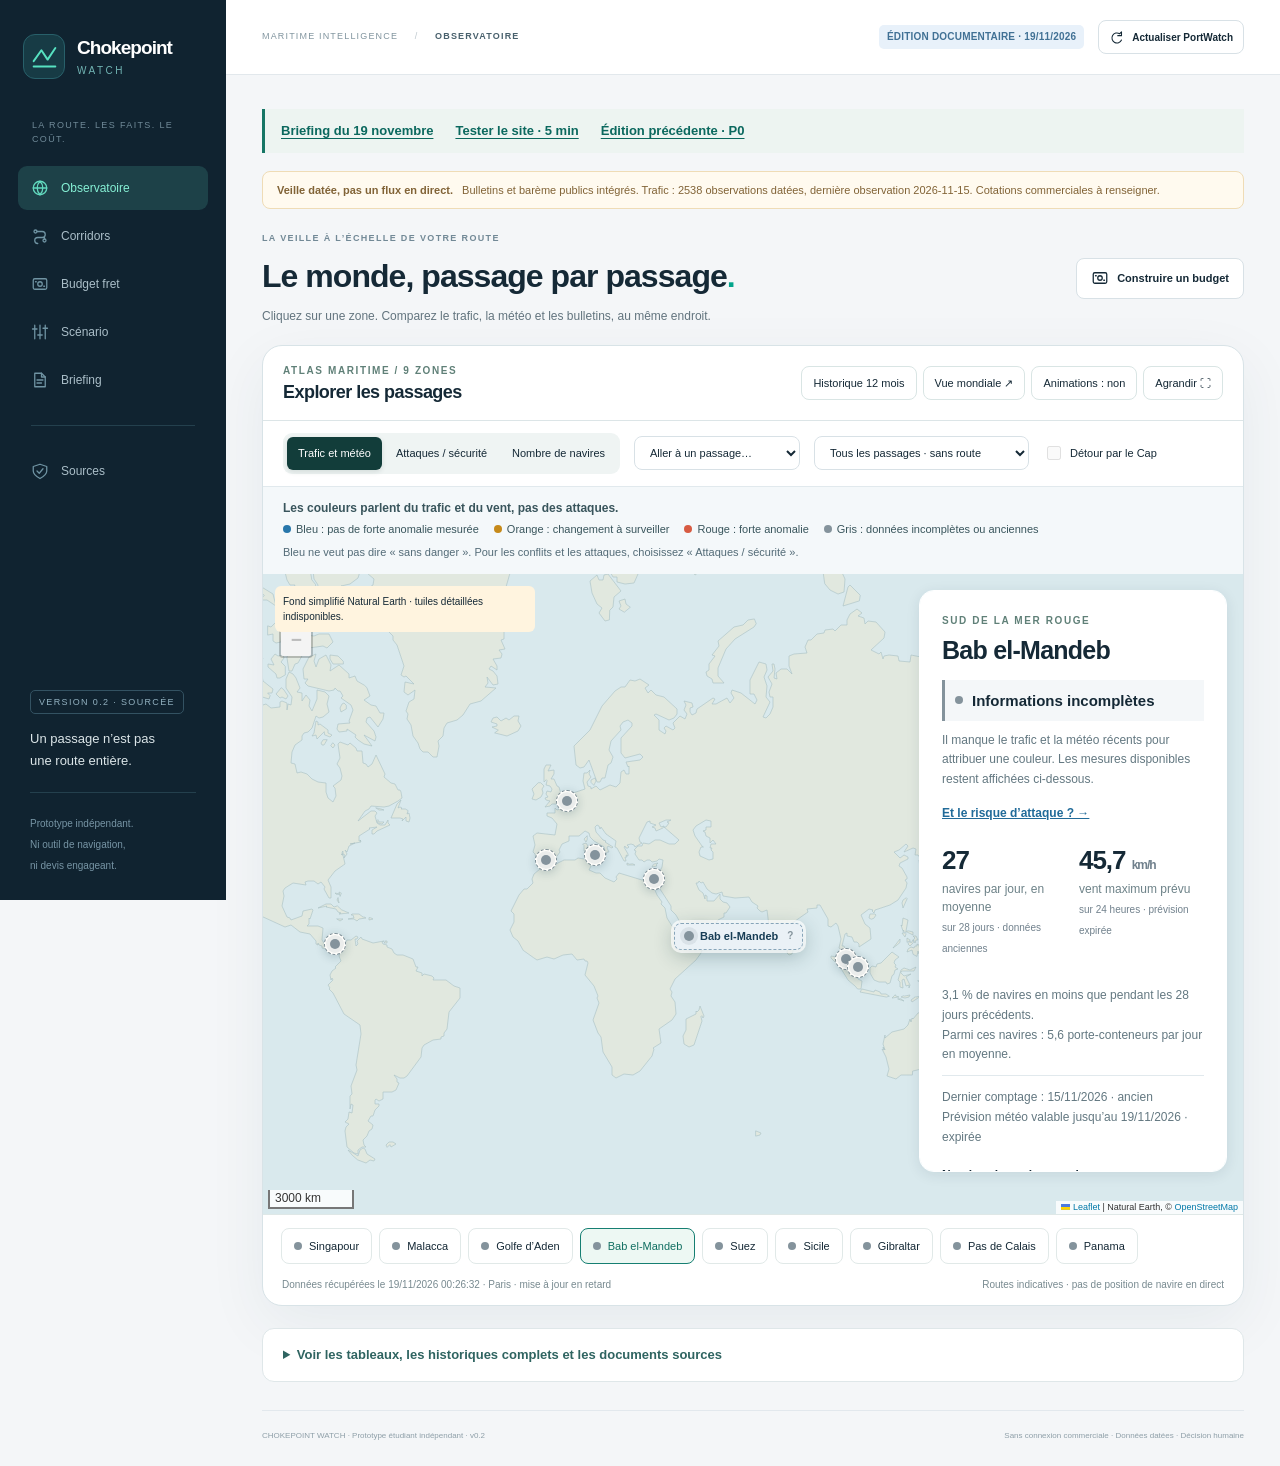
==== commit 7f422818: "P1: show dated JMIC levels, publish the buyer brief and add a visitor trial" ====
--- a/index.html
+++ b/index.html
@@ -13,11 +13,11 @@
 input[type=date]{width:100%;height:43px;background:#fbfcfd;border:1px solid #d8e1e6;border-radius:8px;padding:8px 10px;color:var(--ink);min-width:0}input:disabled,select:disabled{opacity:.65;background:#f1f4f5;cursor:not-allowed}main{max-width:1720px}.summary-grid{display:grid;grid-template-columns:repeat(4,1fr);gap:15px;margin:0 0 23px}.summary-grid>div{background:#fff;border:1px solid var(--border);padding:17px 20px;border-radius:12px}.summary-grid span{font-size:10px;color:#778d98;display:block;margin-bottom:6px}.summary-grid strong{font-size:27px;letter-spacing:-.04em;font-weight:600}.summary-grid small{font-size:11px;font-weight:450;letter-spacing:0;color:#607985;margin-left:5px}.watch-grid{grid-template-columns:minmax(0,1fr) 320px;gap:22px}.map-wrap{height:370px}.map-heading{padding-top:25px}.map-filter select{min-width:230px}.map-filter{flex-wrap:wrap}.map-footer{flex-wrap:wrap}.pro-insight{padding:23px;display:block}.pro-insight>select{font-size:12px;height:39px}.pro-insight .eyebrow{font-size:9px}.passage-region{font-size:9px;color:#78909c;margin:20px 0 5px;letter-spacing:.08em}.pro-insight h2{font-size:25px;margin-bottom:12px}.passage-label{font-size:11px;line-height:1.8;padding:10px 11px;background:#f2f6f8;border-radius:8px;margin:15px 0}.passage-label span{font-size:9px;display:block;color:#7a909b}.source-inline{font-size:10px;line-height:1.8;color:#768b95}.source-inline a{font-weight:600;text-decoration:none}.source-inline a:hover{text-decoration:underline}.stale-note{font-size:10px;color:#936b37;background:#fff6e7;border-radius:7px;padding:10px 11px;line-height:1.7;margin-top:12px}.unassessed{font-size:11px;color:#738692;line-height:1.85;margin-top:15px}.route-strip{padding:17px 20px;background:#fff;border:1px solid var(--border);border-radius:12px;margin-top:18px}.chain-label{font-size:9px;color:#7b909b;text-transform:uppercase;letter-spacing:.1em;margin-bottom:10px}.route-chain{display:flex;align-items:center;flex-wrap:wrap;gap:6px;line-height:1.6}.route-chain button{padding:5px 8px;background:#f1f6f5;border:1px solid #dfeae5;color:#4c7169;border-radius:5px;font-size:10px}.route-chain button.selected{background:#147c70;color:#fff;border-color:#147c70}.route-chain .chain-arrow{color:#a0b1b8;font-size:12px}.route-chain .cape-chip{font-size:10px;border:1px dashed #d0b38e;background:#fff7ec;color:#96703e;border-radius:5px;padding:5px 8px}.chain-alt{margin-top:11px}.chain-alt .chain-label{color:#ab8151}.facts-grid{display:grid;grid-template-columns:repeat(3,1fr);gap:20px}.fact-card{background:#fff;border:1px solid var(--border);border-radius:14px;padding:22px}.fact-index{font-size:9px;letter-spacing:.12em;color:#78919c;margin-bottom:9px}.fact-card h3{font-size:18px;margin-bottom:11px}.fact-card p{font-size:12px;line-height:1.85;color:#607883;margin-bottom:13px}.fact-card small{font-size:10px;color:#8498a1}.empty-chart{min-height:170px;padding:33px 25px;text-align:center;border:1px dashed #d6e2e7;border-radius:9px;background:repeating-linear-gradient(0deg,#fcfdfd,#fcfdfd 35px,#edf2f4 36px);display:flex;flex-direction:column;justify-content:center;align-items:center;margin-top:15px}.empty-chart strong{font-size:14px;color:#687f8b;margin-bottom:7px}.empty-chart span{font-size:10px;line-height:1.8;color:#95a5ad;max-width:250px}.traffic-actions{display:flex;gap:10px;align-items:center;flex-wrap:wrap;margin-top:15px}.traffic-actions>span{font-size:10px;color:#718993;max-width:650px}.traffic-metrics{display:flex;justify-content:space-between;gap:12px;padding:12px 0}.traffic-metrics strong{font-size:24px;font-weight:600;letter-spacing:-.03em}.traffic-metrics small{display:block;color:#7e959f;font-size:9px}.traffic-metrics .pill{height:min-content}.chart-bar{fill:#419f91}.chart-bar-alt{fill:#dca56f}.chart-axis{stroke:#e5edf0;stroke-width:1}.chart-text{font-size:9px;fill:#7f929e}.route-card .route-description{min-height:unset;font-size:11px;margin:15px 0}.route-card .route-chain{margin:12px 0 19px}.route-card h2{font-size:24px}.route-cards .route-actions{padding-top:14px;border-top:1px solid #e8edef}.route-tag{font-size:9px;color:#729098;letter-spacing:.1em;margin-bottom:12px}.market-ref{border:1px solid #d4e7e2;background:#eff7f4;border-radius:11px;padding:15px 20px;display:flex;gap:22px;align-items:center;margin-bottom:19px}.market-ref strong{font-size:22px;white-space:nowrap;letter-spacing:-.02em}.market-ref span{font-size:10px;color:#65877f}.market-ref p{font-size:11px;margin:0;line-height:1.8;color:#537870}.budget-settings{display:grid;grid-template-columns:2fr 1.3fr 1fr .9fr;gap:18px 15px}#budget-form label{font-size:10px;color:#6c818c;margin-bottom:6px}#budget-form label small{font-size:8px;font-weight:400}#budget-form select,#budget-form input{font-size:11px}.quote-metadata{margin:25px 0 16px;padding-top:15px;border-top:1px solid var(--border)}.quote-metadata summary{font-size:12px;font-weight:600;color:#4a7474;cursor:pointer;padding:0 0 15px}.budget-meta{display:grid;grid-template-columns:2fr 1fr 1fr;gap:14px}#tariff-notice{display:block;margin:12px 0 20px;font-size:11px;line-height:1.8;padding:13px 15px}#tariff-notice a{font-weight:600}.budget-table{width:100%;border-collapse:collapse;min-width:750px}.budget-table th{text-align:left;font-size:9px;color:#7a8f99;font-weight:500;border-bottom:1px solid #dbe5e9;padding:12px 10px}.budget-table th:last-child{text-align:right}.budget-table td{border-bottom:1px solid #e9eff2;padding:13px 10px;font-size:11px;vertical-align:middle}.budget-table td:first-child{width:34%;min-width:205px}.budget-table td:first-child strong{font-weight:600;display:block;font-size:11px}.budget-table td:first-child small{font-size:9px;line-height:1.6;display:block;color:#92a1a9;margin-top:4px}.budget-table input{min-width:95px!important;width:110px!important}.budget-table select{min-width:110px;height:37px!important;padding:6px 8px}.budget-table .b-status{width:150px}.budget-table td:last-child{text-align:right;white-space:nowrap;color:#486e6c}.budget-table tr.included{background:#f6faf8}.budget-bottom{display:grid;grid-template-columns:minmax(0,1fr) 330px;gap:22px;margin-top:22px}.budget-total{background:#123a42;color:#eefaf6;border-radius:14px;padding:29px 26px;display:flex;flex-direction:column;align-items:flex-start}.budget-total>span{font-size:11px;color:#9ac4bd}.budget-total strong{font-size:38px;line-height:1.2;letter-spacing:-.04em;margin:18px 0}.budget-total p{font-size:11px;color:#afccc7;line-height:1.8}.budget-total #fx-reference{font-size:10px;line-height:1.7;color:#86aca8;border-top:1px solid #36535a;padding-top:17px;margin-top:auto}#budget-checks{margin-top:17px}#budget-checks p{font-size:11px;color:#8e7044;line-height:1.8;margin-bottom:5px}#budget-checks p.ok{color:#2f806a}.scenario-results .result-card strong{font-size:27px}.scenario-form .form-details{margin-top:17px}.result-card small{line-height:1.8}#scenario-error:not(:empty){padding:13px;background:#fff0e9;color:#985f41;margin-bottom:15px;border-radius:8px;font-size:11px}.brief-section textarea{min-height:130px}.brief-check select{font-size:11px}#brief-length{margin-top:20px}.source-cards{display:grid;grid-template-columns:repeat(3,1fr);gap:16px}.source-card{background:#fff;border:1px solid var(--border);padding:23px;border-radius:12px;min-width:0}.source-card h3{font-size:15px;margin-bottom:9px;line-height:1.5}.source-card p{font-size:11px;color:#6f8590;line-height:1.8;margin:12px 0}.source-card .source-inline{line-height:2}.source-card>a{font-size:10px;font-weight:600;text-decoration:none}.method-bottom{margin-top:24px}#job-status{padding:12px 14px;border:1px solid #e8ddd1;border-radius:8px;font-size:11px;color:#927044;background:#fff9f0;line-height:1.8}.refresh-log{font-size:10px;line-height:1.8;color:#7e909c}.map-route-port{fill:#a8c7d2;font-size:8px;paint-order:stroke;stroke:#112b38;stroke-width:3}.map-marker-halo{fill:#234653;stroke:#b7cbd2;stroke-width:1.3}.map-marker-dot{fill:#a2bdc7}.cp-marker.selected .map-marker-halo{stroke:#77f1ca;stroke-width:2;fill:#246257}.cp-marker.selected .map-marker-dot{fill:#7deeca}.marker-leader{stroke:#91aab477;stroke-width:.7}.marker-label{font-size:10px;stroke-width:4}.map-muted{opacity:.25}.badge-inline{margin-right:7px}.chart-foot{line-height:1.7}.method-grid .simple-card p{font-size:12px}#toast{max-width:80vw}
 @media(min-width:1500px){.map-wrap{height:405px}.watch-grid{grid-template-columns:minmax(0,1fr) 330px}}@media(max-width:1200px){.watch-grid{grid-template-columns:minmax(0,1fr) 280px}.map-wrap{height:355px}.summary-grid{gap:10px}.summary-grid>div{padding:15px}.summary-grid small{display:block;margin:0}.budget-bottom{grid-template-columns:minmax(0,1fr) 280px}.source-cards{grid-template-columns:1fr 1fr}.facts-grid{gap:15px}.fact-card{padding:19px}.pro-insight{padding:19px}.map-filter select{min-width:200px}.budget-meta{grid-template-columns:1.8fr 1fr 1fr}}@media(max-width:900px){.watch-grid{grid-template-columns:1fr}.pro-insight{display:block}.pro-insight #passage-detail{display:grid;grid-template-columns:1fr 1fr;gap:0 20px}.pro-insight #passage-detail .passage-region,.pro-insight #passage-detail h2,.pro-insight #passage-detail>.pill{grid-column:1}.pro-insight #passage-detail .source-inline{grid-column:1}.pro-insight #passage-detail .stale-note{grid-column:2;grid-row:1/5;height:min-content;margin-top:16px}.pro-insight #passage-detail .passage-label{grid-column:2;grid-row:5}.pro-insight>select{max-width:320px}.facts-grid{grid-template-columns:1fr}.fact-card{padding:22px}.summary-grid strong{font-size:25px}.budget-settings{grid-template-columns:1fr 1fr}.budget-meta{grid-template-columns:1fr 1fr}.budget-meta>div:first-child{grid-column:1/-1}.budget-bottom{grid-template-columns:1fr}.budget-total{min-height:210px}.market-ref{flex-wrap:wrap;gap:8px 20px}.source-cards{grid-template-columns:1fr 1fr}}@media(max-width:600px){.summary-grid{grid-template-columns:1fr 1fr}.summary-grid strong{font-size:26px}.summary-grid small{display:inline;font-size:10px;margin-left:4px}.summary-grid span{font-size:9px}.source-cards{grid-template-columns:1fr}.budget-settings{gap:15px 12px}.budget-settings>div:first-child{grid-column:1/-1}.budget-meta{grid-template-columns:1fr 1fr}.pro-insight #passage-detail{display:block}.map-wrap{height:300px}.map-filter{gap:10px}.map-heading h2{font-size:20px}.map-heading{padding:22px 19px 15px}.summary-grid>div{padding:15px 13px}.route-strip{padding:16px}.fact-card{padding:20px}.page-heading h1{font-size:29px}.market-ref strong{font-size:23px}.budget-table{min-width:740px}.budget-bottom .simple-card{padding:21px}.nav-item>span:nth-child(2){font-size:7.5px!important}.scenario-results .result-card strong{font-size:22px}.brief-paper{padding:22px}.brief-section textarea{font-size:11px}.traffic-actions>span{flex-basis:100%}.source-card{padding:22px}}
 @media print{@page{size:A4;margin:14mm}.brief-paper{padding:0!important;border:0}.brief-section textarea{display:none}.print-text{font-size:10pt;line-height:1.45;white-space:pre-wrap}.brief-section{padding-top:10px;margin-top:10px}.brief-top{margin-bottom:15px;padding-bottom:12px}.brief-source{font-size:8pt}.brief-paper h2{font-size:22pt}.brief-edition{font-size:9pt}.brief-section>label{font-size:11pt}}
-</style><link rel="stylesheet" href="vendor/leaflet.css"><link rel="stylesheet" href="atlas.css?v=2"></head><body>
+</style><link rel="stylesheet" href="vendor/leaflet.css"><link rel="stylesheet" href="atlas.css?v=4"></head><body>
 <a class="skip-link" href="#main">Aller au contenu</a>
 <aside class="sidebar"><a class="brand" href="#observatoire"><span class="brand-logo"><svg viewBox="0 0 40 40"><path d="M6 26L16 12L24 24L34 9M6 33h28"/></svg></span><span>Chokepoint<span class="brand-small">WATCH</span></span></a><div class="nav-label">LA ROUTE. LES FAITS. LE COÛT.</div><nav aria-label="Navigation"><button class="nav-item active" data-view="observatoire"><span data-icon="globe"></span><span>Observatoire</span></button><button class="nav-item" data-view="routes"><span data-icon="route"></span><span>Corridors</span></button><button class="nav-item" data-view="budget"><span data-icon="money"></span><span>Budget fret</span></button><button class="nav-item" data-view="scenario"><span data-icon="sliders"></span><span>Scénario</span></button><button class="nav-item" data-view="briefing"><span data-icon="file"></span><span>Briefing</span></button><div class="nav-divider"></div><button class="nav-item" data-view="methode"><span data-icon="shield"></span><span>Sources</span></button></nav><div class="side-bottom"><span class="version-pill">VERSION 0.2 · SOURCÉE</span><p>Un passage n’est pas<br>une route entière.</p><div class="side-line"></div><small>Prototype indépendant.<br>Ni outil de navigation,<br>ni devis engageant.</small></div></aside>
 <div class="app-shell"><header class="topbar"><div class="breadcrumb">MARITIME INTELLIGENCE <span>/</span> <strong id="breadcrumb-view">OBSERVATOIRE</strong></div><div class="top-actions"><span class="pill blue" id="snapshot-label"></span><button class="btn btn-small" id="refresh-hosted"><span data-icon="refresh"></span>Actualiser PortWatch</button></div></header>
-<main id="main"><p><a class="btn" href="p0/">Dossier P0 · 12 mois, briefing publié et méthode ↗</a></p><div class="data-banner" id="data-banner" role="status"></div>
+<main id="main"><nav class="p1-public-links" aria-label="Éditions et retours"><a href="p1/briefing.html">Briefing du 19 novembre</a><a href="p1/test.html">Tester le site · 5 min</a><a href="p0/">Édition précédente · P0</a></nav><div class="data-banner" id="data-banner" role="status"></div>
 <section class="view active" id="view-observatoire"><div class="page-heading"><div><div class="eyebrow">LA VEILLE À L’ÉCHELLE DE VOTRE ROUTE</div><h1>Au-delà du canal<span class="title-dot">.</span></h1><p>Les passages, les incidents et les contraintes — avec leur source, leur date et leurs limites.</p></div><button class="btn" data-view="budget"><span data-icon="money"></span>Construire un budget</button></div>
 <div class="summary-grid"><div><span>Couverture géographique</span><strong>9 <small>passages & zones</small></strong></div><div><span>Itinéraires définis</span><strong>4 <small>corridors</small></strong></div><div><span>Bulletins de veille</span><strong>3 <small>organismes sources</small></strong></div><div><span>Tarification</span><strong>1 <small>barème documenté</small></strong></div></div>
 <div class="watch-grid"><article class="map-card"><div class="map-heading"><div><span class="map-eyebrow">CARTOGRAPHIE DES EXPOSITIONS</span><h2>Chaque passage compte</h2></div><span class="map-mini-tag">CARTE INTERACTIVE</span></div><div class="map-filter"><label class="sr-only" for="map-route">Route</label><select id="map-route"></select><label class="map-alt-label"><input id="map-alt" type="checkbox">Détour par le Cap</label></div><div class="map-wrap"><svg id="world-map" viewBox="0 0 1000 395" tabindex="0" role="group" aria-label="Carte interactive des routes et passages. Boutons de zoom et sélection au clavier."><defs><filter id="line-glow"><feGaussianBlur stdDeviation="2"/></filter></defs><g id="map-world"><g id="land"></g><g id="ocean-names"></g><g id="map-routes"></g><g id="map-markers"></g></g></svg><div class="map-controls"><button id="zoom-in" aria-label="Zoom avant">+</button><button id="zoom-out" aria-label="Zoom arrière">−</button><button id="zoom-reset" aria-label="Recentrer"><span data-icon="expand"></span></button></div><div class="map-interact-hint">Déplacer · Zoomer · Cliquer sur un passage</div></div><div class="map-footer"><div class="map-legend"><span><i class="legend-line"></i>Itinéraire via canal</span><span><i class="legend-line alternate"></i>Détour hypothétique</span></div><small>Tracés schématiques · Natural Earth · non navigables</small></div></article>
@@ -38,13 +38,13 @@
 <div class="budget-bottom"><div class="simple-card"><div class="eyebrow">CONTRÔLES DE COHÉRENCE</div><h2 id="budget-state">Budget incomplet</h2><div id="budget-checks"></div><p class="field-hint">Périmètre : transport maritime et postes listés. Droits et taxes à l’importation, assurance marchandises, pré/post-acheminement, inspection, stockage et dépassements de franchise sont hors total. Ils doivent être ajoutés dans un budget « rendu ».</p></div><div class="budget-total"><span id="total-label">Sous-total des seuls postes chiffrés</span><strong id="budget-total">—</strong><p id="budget-total-note"></p><div id="fx-reference"></div></div></div>
 </section>
 <section class="view" id="view-scenario"><div class="page-heading"><div><div class="eyebrow">UN DÉTOUR, DES HYPOTHÈSES VISIBLES</div><h1>Via Suez ou via le Cap<span class="title-dot"> ?</span></h1><p>Comparer un temps de transit théorique. Le surcoût commercial nécessite deux cotations comparables.</p></div><button class="btn" id="scenario-map"><span data-icon="globe"></span>Comparer sur la carte</button></div><div class="notice amber-notice"><p><strong>Scénario, pas prévision.</strong> Les distances initiales viennent du tracé schématique. Remplacez-les par des distances validées avant un usage opérationnel. Un navire plus longtemps en mer ne produit pas automatiquement un supplément de fret « par jour » facturé au client.</p></div>
-<div class="scenario-layout"><form id="scenario-form" class="simple-card scenario-form"><label for="scenario-route">Corridor</label><select id="scenario-route"></select><div class="form-row"><div><label for="s-speed">Vitesse <small>nœuds · hypothèse</small></label><input id="s-speed" type="number" min="8" max="25" step="0.5" value="16"></div><div><label for="s-quantity">Conteneurs <small>même équipement</small></label><input id="s-quantity" type="number" min="1" max="1000" value="1"></div></div><div class="form-row"><div><label for="s-distance-base">Via Suez <small>km · modifiable</small></label><input id="s-distance-base" type="number"></div><div><label for="s-distance-alt">Via le Cap <small>km · modifiable</small></label><input id="s-distance-alt" type="number"></div></div><div class="form-row"><div><label for="s-wait-base">Attente Suez <small>jours · hypothèse</small></label><input id="s-wait-base" type="number" value="0" min="0" max="60" step="0.5"></div><div><label for="s-wait-alt">Attente détour <small>jours · hypothèse</small></label><input id="s-wait-alt" type="number" value="0" min="0" max="60" step="0.5"></div></div>
+<p><button id="scenario-example" class="btn">Charger l’exemple · 2 conteneurs</button> <span id="scenario-example-note" role="status"></span></p><div class="scenario-layout"><form id="scenario-form" class="simple-card scenario-form"><label for="scenario-route">Corridor</label><select id="scenario-route"></select><div class="form-row"><div><label for="s-speed">Vitesse <small>nœuds · hypothèse</small></label><input id="s-speed" type="number" min="8" max="25" step="0.5" value="16"></div><div><label for="s-quantity">Conteneurs <small>même équipement</small></label><input id="s-quantity" type="number" min="1" max="1000" value="1"></div></div><div class="form-row"><div><label for="s-distance-base">Via Suez <small>km · modifiable</small></label><input id="s-distance-base" type="number"></div><div><label for="s-distance-alt">Via le Cap <small>km · modifiable</small></label><input id="s-distance-alt" type="number"></div></div><div class="form-row"><div><label for="s-wait-base">Attente Suez <small>jours · hypothèse</small></label><input id="s-wait-base" type="number" value="0" min="0" max="60" step="0.5"></div><div><label for="s-wait-alt">Attente détour <small>jours · hypothèse</small></label><input id="s-wait-alt" type="number" value="0" min="0" max="60" step="0.5"></div></div>
 <details class="form-details"><summary>Comparer deux cotations <span>+</span></summary><div class="form-row"><div><label for="s-quote-base">Cotation via Suez <small>€ / conteneur</small></label><input id="s-quote-base" type="number" min="0" placeholder="Non renseignée"></div><div><label for="s-quote-alt">Cotation via le Cap <small>€ / conteneur</small></label><input id="s-quote-alt" type="number" min="0" placeholder="Non renseignée"></div></div><label for="s-quote-ref">Références, dates, équipement et périmètre identiques</label><input id="s-quote-ref" type="text" maxlength="300"><p class="field-hint">Calcul descriptif des deux cotations saisies, pas un prix réel actualisé automatiquement. Les surcharges incluses doivent correspondre.</p></details>
 <details class="form-details"><summary>CO₂e facultatif et sourcé <span>+</span></summary><label for="s-mass">Masse par conteneur (t)</label><input id="s-mass" type="number" min="0.1" max="30" step="0.1" placeholder="À renseigner"><label for="s-factor">Facteur (gCO₂e/t.km)</label><input id="s-factor" type="number" min="0.01" max="500" step="0.01" placeholder="Aucun facteur par défaut"><label for="s-factor-ref">Méthode, année et périmètre</label><input id="s-factor-ref" type="text" maxlength="300"><p class="field-hint">Même facteur appliqué aux deux trajets. Ni effet de la vitesse sur la consommation ni allocation de navire affinée. Ce CO₂ de transport n’est pas l’empreinte de construction du site.</p></details></form>
 <div class="scenario-results"><div id="scenario-error" role="alert"></div><div class="result-grid"><article class="result-card primary"><span>Écart de temps théorique</span><strong id="delta-days">—</strong><small>Mer + attentes saisies · hors escales</small></article><article class="result-card"><span>Écart de cotations</span><strong id="delta-cost">Non chiffré</strong><small>Deux prix sourcés requis</small></article><article class="result-card"><span>Écart de distance</span><strong id="delta-distance">—</strong><small>Tracé schématique, pas une distance AIS</small></article><article class="result-card"><span>Écart de CO₂e</span><strong id="delta-co2">Non chiffré</strong><small>Masse, facteur et référence requis</small></article></div><div class="simple-card compare-card"><h2>Comparaison du trajet</h2><div class="table-scroll"><table class="comparison-table"><thead><tr><th>Indicateur</th><th>Via Suez</th><th>Via le Cap</th></tr></thead><tbody id="scenario-table"></tbody></table></div><p class="field-hint">Le détour évite Bab el-Mandeb et Suez dans le modèle. Il ne supprime pas tous les risques et ne prouve pas le service réellement proposé par une compagnie.</p></div></div></div></section>
-<section class="view" id="view-briefing"><div class="page-heading"><div><div class="eyebrow">FAITS → CONSÉQUENCES → SURVEILLANCE</div><h1>Le briefing<span class="title-dot">.</span></h1><p>Brouillon déterministe à partir des sources chargées ; relecture humaine avant publication.</p></div><button class="btn" id="export-brief"><span data-icon="download"></span>Exporter / imprimer</button></div><div class="brief-layout"><article class="brief-paper" id="brief-paper"><div class="brief-top"><span class="brief-wordmark"><strong>CHOKEPOINT</strong> WATCH</span><span class="brief-status" id="brief-status">BROUILLON</span></div><h2 id="brief-title">Point de situation</h2><p class="brief-edition" id="brief-edition"></p><div class="brief-section"><label for="brief-what"><span>01</span> Ce qui a changé</label><textarea id="brief-what"></textarea></div><div class="brief-section"><label for="brief-impact"><span>02</span> Ce que cela implique</label><textarea id="brief-impact"></textarea></div><div class="brief-section"><label for="brief-next"><span>03</span> Ce qu’il faut surveiller</label><textarea id="brief-next"></textarea></div><div id="brief-sources" class="brief-source"></div></article><aside class="simple-card brief-check"><div class="eyebrow">RELECTURE</div><h2>La décision reste humaine.</h2><label for="brief-route">Corridor</label><select id="brief-route"></select><button type="button" class="btn btn-full" id="rebuild-brief">Recréer le brouillon</button><label for="reviewer">Nom du relecteur</label><input type="text" id="reviewer" maxlength="80"><label class="checkbox-row"><input type="checkbox" id="review-check"><span>J’ai ouvert les sources, contrôlé leurs dates et distingué faits et interprétation.</span></label><button class="btn btn-primary btn-full" id="validate-brief">Signaler ma relecture</button><p class="field-hint" id="brief-length"></p><p class="field-hint">Mention déclarative, pas certification. Une nouvelle modification annule la relecture. Aucune publication externe automatique.</p></aside></div></section>
+<section class="view" id="view-briefing"><div class="page-heading"><div><div class="eyebrow">FAITS → CONSÉQUENCES → SURVEILLANCE</div><h1>Le briefing<span class="title-dot">.</span></h1><p>Brouillon déterministe à partir des sources chargées ; relecture humaine avant publication.</p></div><button class="btn" id="export-brief"><span data-icon="download"></span>Exporter / imprimer</button></div><p class="p1-public-links"><a href="p1/briefing.html">Lire l’édition publiée du 19 novembre</a><a href="p0/briefing.html">Édition du 18 novembre</a></p><div class="brief-layout"><article class="brief-paper" id="brief-paper"><div class="brief-top"><span class="brief-wordmark"><strong>CHOKEPOINT</strong> WATCH</span><span class="brief-status" id="brief-status">BROUILLON</span></div><h2 id="brief-title">Point de situation</h2><p class="brief-edition" id="brief-edition"></p><div class="brief-section"><label for="brief-what"><span>01</span> Ce qui a changé</label><textarea id="brief-what"></textarea></div><div class="brief-section"><label for="brief-impact"><span>02</span> Ce que cela implique</label><textarea id="brief-impact"></textarea></div><div class="brief-section"><label for="brief-next"><span>03</span> Ce qu’il faut surveiller</label><textarea id="brief-next"></textarea></div><div id="brief-sources" class="brief-source"></div></article><aside class="simple-card brief-check"><div class="eyebrow">RELECTURE</div><h2>La décision reste humaine.</h2><label for="brief-route">Corridor</label><select id="brief-route"></select><button type="button" class="btn btn-full" id="rebuild-brief">Recréer le brouillon</button><label for="reviewer">Nom du relecteur</label><input type="text" id="reviewer" maxlength="80"><label class="checkbox-row"><input type="checkbox" id="review-check"><span>J’ai ouvert les sources, contrôlé leurs dates et distingué faits et interprétation.</span></label><button class="btn btn-primary btn-full" id="validate-brief">Signaler ma relecture</button><p class="field-hint" id="brief-length"></p><p class="field-hint">Mention déclarative, pas certification. Une nouvelle modification annule la relecture. Aucune publication externe automatique.</p></aside></div></section>
 <section class="view" id="view-methode"><div class="page-heading"><div><div class="eyebrow">LA PREUVE AVANT LE VOYANT</div><h1>Sources & traçabilité<span class="title-dot">.</span></h1><p>Une date de consultation ne remplace ni la date du fait, ni la validité d’un tarif.</p></div><button class="btn" id="export-audit"><span data-icon="download"></span>Exporter les sources</button></div>
-<div class="method-grid"><article class="simple-card"><h2>Ce qui s’actualise</h2><p><strong>Lorsque le collecteur est déployé :</strong> il récupère PortWatch et les prévisions de vent deux fois par jour. Le change BCE et la surveillance des pages documentaires ne sont pas automatisés dans cette version. Le bouton d’actualisation recharge le dernier fichier produit, il ne crée pas de nouvelles données.</p><p><strong>Les bulletins et les tarifs :</strong> une nouvelle page est mise en attente de vérification. Le collecteur ne décide pas seul d’un niveau de sûreté et ne transforme pas un nouveau barème en prix client sans contrôle.</p><div id="job-status"></div></article><article class="simple-card"><h2>Ce que l’outil ne prétend pas savoir</h2><p>Pas de prix de fret spot universel, de prix négocié privé, de risque de fermeture prédit, de score géopolitique inventé ni d’ETA de navire réel. Le prix final demande une cotation valide ; les escales et le routage effectif sont à confirmer.</p><p>L’observatoire conserve les dates d’origine et marque les sources anciennes. Un échec de collecte conserve le dernier jeu valide : il ne remplace jamais les absences par zéro.</p></article></div>
+<p class="p1-public-links"><a href="?vue=surete&amp;passage=suez#observatoire">Voir le classement régional JMIC et sa date</a><a href="p1/observations-56d.csv">Données du briefing du 19 novembre · CSV</a></p><div class="method-grid"><article class="simple-card"><h2>Ce qui s’actualise</h2><p><strong>Lorsque le collecteur est déployé :</strong> il récupère PortWatch et les prévisions de vent deux fois par jour. Le change BCE et la surveillance des pages documentaires ne sont pas automatisés dans cette version. Le bouton d’actualisation recharge le dernier fichier produit, il ne crée pas de nouvelles données.</p><p><strong>Les bulletins et les tarifs :</strong> une nouvelle page est mise en attente de vérification. Le collecteur ne décide pas seul d’un niveau de sûreté et ne transforme pas un nouveau barème en prix client sans contrôle.</p><div id="job-status"></div></article><article class="simple-card"><h2>Ce que l’outil ne prétend pas savoir</h2><p>Pas de prix de fret spot universel, de prix négocié privé, de risque de fermeture prédit, de score géopolitique inventé ni d’ETA de navire réel. Le prix final demande une cotation valide ; les escales et le routage effectif sont à confirmer.</p><p>L’observatoire conserve les dates d’origine et marque les sources anciennes. Un échec de collecte conserve le dernier jeu valide : il ne remplace jamais les absences par zéro.</p></article></div>
 <div class="section-heading"><div><h2>Registre des sources</h2><p>Les bulletins datés restent des instantanés ; aucune promesse de situation actuelle.</p></div></div><div id="source-cards" class="source-cards"></div>
 <div class="method-grid method-bottom"><article class="simple-card"><h2>Calculs & périmètre</h2><p>Trafic : n_total et n_container représentent des navires par jour, pas des conteneurs ni des tonnes. Graphiques : moyenne journalière de chaque mois disponible ; les jours manquants restent manquants. Variation : deux fenêtres successives de 28 jours, au moins 24 observations chacune.</p><div class="formula">Temps (jours) = distance_km / (vitesse_nœuds × 1,852 × 24) + attente<br>Budget = Σ montants additionnels × unité de facturation<br>CO₂e (t) = km × tonnes transportées × facteur_g/t.km / 1 000 000</div></article><article class="simple-card"><h2>Coût environnemental du produit</h2><p>L’impact des voyages maritimes est séparé du coût de construction et d’utilisation de ce site. Le journal fourni documente cette session de recherche et de développement. Aucune télémétrie énergétique serveur n’est disponible : aucune empreinte précise n’est présentée comme mesurée.</p><p>Pas de LLM appelé à chaque consultation. La cadence de collecte est volontairement quotidienne, et les mêmes résultats sont partagés entre visiteurs après hébergement.</p></article></div></section>
 <footer class="app-footer"><span>CHOKEPOINT WATCH · Prototype étudiant indépendant · v0.2</span><span>Sans connexion commerciale · Données datées · Décision humaine</span></footer></main></div><div id="toast" role="status"></div>
@@ -143,10 +143,10 @@
     const latest=series.at(-1).date,end=utc(latest),startCurrent=end-27*DAY,startPrevious=end-55*DAY;
     const current=series.filter(r=>utc(r.date)>=startCurrent&&utc(r.date)<=end);
     const previous=series.filter(r=>utc(r.date)>=startPrevious&&utc(r.date)<startCurrent);
-    const complete=current.length>=24&&previous.length>=24;
+    const complete=current.length===28&&previous.length===28;
     const change=(key)=>{const a=average(current,key),b=average(previous,key);return complete&&b>0?(a/b-1)*100:null;};
     return {cp,series,latest,earliest:series[0].date,current,previous,complete,currentN:current.length,previousN:previous.length,
-      total:average(current,'n_total'),container:average(current,'n_container'),totalChange:change('n_total'),containerChange:change('n_container'),
+      total:current.length===28?average(current,'n_total'):null,container:current.length===28?average(current,'n_container'):null,totalChange:change('n_total'),containerChange:change('n_container'),
       startCurrent:new Date(startCurrent).toISOString().slice(0,10),startPrevious:new Date(startPrevious).toISOString().slice(0,10),
       endPrevious:new Date(startCurrent-DAY).toISOString().slice(0,10),spanDays:Math.round((end-utc(series[0].date))/DAY)+1};
   }
@@ -269,10 +269,18 @@
 };
 if(typeof module!=='undefined'&&module.exports)module.exports=C;
 })(typeof window!=='undefined'?window:globalThis);
-</script><script>/* Chokepoint Watch v0.2. No remote libraries, no LLM or market-price fabrication. */
+</script><script src="jmic.js?v=1"></script><script>/* Chokepoint Watch v0.2. No remote libraries, no LLM or market-price fabrication. */
 (() => {
 'use strict';const C=window.CWCore,$=s=>document.querySelector(s),$$=s=>[...document.querySelectorAll(s)];
 const I=JSON.parse($('#embedded-intel').textContent);let live=JSON.parse($('#embedded-live').textContent);
+const J=window.CWJMIC,bulletin=J.editions[0];
+const jmicSource=I.sources.find(s=>s.id==='jmic');
+Object.assign(jmicSource,{name:'JMIC / UKMTO · bulletin n° '+bulletin.number,date:bulletin.date,url:bulletin.url,consulted:bulletin.checked,scope:'Tableau régional, section 3, page '+bulletin.page+'. Réexamen éditorial après deux jours.'});
+for(const [id,fact] of Object.entries(I.facts)){
+ const level=J.assessment(id,bulletin).level;
+ if(level)Object.assign(fact,{security:level.key+' · '+bulletin.date,context:'Le bulletin JMIC n° '+bulletin.number+' classe '+J.regions[id]+' au niveau '+level.key+' le '+bulletin.date+'. Vérifier les avis plus récents avant de confirmer une expédition.'});
+}
+I.snapshot_date='2026-11-19';
 const today=()=>new Date().toISOString().slice(0,10),esc=s=>String(s??'').replace(/[&<>"']/g,c=>({'&':'&amp;','<':'&lt;','>':'&gt;','"':'&quot;',"'":'&#39;'}[c]));
 const f=(n,d=1)=>n===null||!Number.isFinite(n)?'—':new Intl.NumberFormat('fr-FR',{maximumFractionDigits:d,minimumFractionDigits:d}).format(n);
 const date=s=>!s?'Non renseignée':new Date(s.slice(0,10)+'T00:00:00Z').toLocaleDateString('fr-FR',{day:'2-digit',month:'2-digit',year:'numeric',timeZone:'UTC'});
@@ -282,6 +290,7 @@
 const storage={get(k){try{return JSON.parse(localStorage.getItem('cw-v2-'+k));}catch{return null;}},set(k,v){try{localStorage.setItem('cw-v2-'+k,JSON.stringify(v));}catch{}},remove(k){try{localStorage.removeItem('cw-v2-'+k);}catch{}}};
 const icons={globe:'<circle cx="12" cy="12" r="9"/><path d="M3 12h18M12 3c5 5 5 13 0 18-5-5-5-13 0-18Z"/>',route:'<circle cx="6" cy="6" r="2"/><circle cx="18" cy="18" r="2"/><path d="M8 6h7a4 4 0 0 1 0 8H9a4 4 0 0 0 0 8M18 14v2"/>',sliders:'<path d="M5 3v18M12 3v18M19 3v18M2 8h6M9 16h6M16 7h6"/>',file:'<path d="M14 3H5v18h14V8Z"/><path d="M14 3v5h5M8 12h8M8 16h6"/>',shield:'<path d="M12 3 3 6v6c0 5 9 10 9 10s9-5 9-10V6Z"/><path d="m8 12 3 3 5-6"/>',database:'<ellipse cx="12" cy="5" rx="8" ry="3"/><path d="M4 5v13c0 4 16 4 16 0V5M4 11c0 4 16 4 16 0"/>',download:'<path d="M12 3v12m-5-5 5 5 5-5M4 16v5h16v-5"/>',info:'<circle cx="12" cy="12" r="9"/><path d="M12 11v6M12 7v1"/>',refresh:'<path d="M20 7V3l-3 3a8 8 0 1 0 3 10M20 3v6h-6"/>',expand:'<path d="M8 3H3v5M16 3h5v5M3 16v5h5M21 16v5h-5"/>',money:'<rect x="3" y="5" width="18" height="14" rx="2"/><circle cx="12" cy="12" r="3"/><path d="M6 9h1M17 15h1"/>'};
 $$('[data-icon]').forEach(el=>el.innerHTML='<svg class="ui-icon" viewBox="0 0 24 24" aria-hidden="true">'+(icons[el.dataset.icon]||icons.info)+'</svg>');
+let briefEdited=false;
 let activeRoute='sha-rot',activePassage='bab',activeView='observatoire',toastTimer,review=null,briefSourceIds=[];
 const map={k:1,x:0,y:0,pointer:null,start:null,moved:false};
 const titles={observatoire:'OBSERVATOIRE',routes:'CORRIDORS',budget:'BUDGET FRET',scenario:'SCÉNARIO',briefing:'BRIEFING',methode:'SOURCES & TRAÇABILITÉ'};
@@ -326,7 +335,7 @@
  else{const months=C.monthly(s),max=Math.max(1,...months.flatMap(m=>[m.total||0,m.container||0])),W=460,H=176,left=34,bottom=145,plot=420,step=plot/12;let chart='';for(let i=0;i<4;i++){const y=bottom-i*38;chart+='<line x1="'+left+'" x2="455" y1="'+y+'" y2="'+y+'" class="chart-axis"/><text x="2" y="'+(y+3)+'" class="chart-text">'+f(max*i/3,0)+'</text>';}
  months.forEach((m,i)=>{const x=left+i*step;chart+='<g class="chart-month"><title>'+m.key+' : '+f(m.total)+' navires/j, '+f(m.container)+' porte-conteneurs/j ; '+m.days+'/'+m.expected+' jours disponibles.</title>';if(m.total!==null){const ht=m.total/max*114,hc=m.container/max*114;chart+='<rect class="chart-bar" opacity="'+(m.partial?.5:1)+'" x="'+(x+2)+'" y="'+(bottom-ht)+'" width="11" height="'+ht+'"/><rect class="chart-bar-alt" x="'+(x+15)+'" y="'+(bottom-hc)+'" width="8" height="'+hc+'"/>'; }chart+='<text class="chart-text" x="'+(x+12)+'" y="164" text-anchor="middle">'+m.key.slice(5)+(m.partial?'*':'')+'</text></g>';});
  content='<div class="traffic-metrics"><div><strong>'+f(s.total)+'</strong><small>navires/j · 28 derniers jours</small></div><div><strong>'+f(s.container)+'</strong><small>dont porte-conteneurs/j</small></div><span class="pill '+C.signal(s.totalChange).cls+'">'+(s.totalChange===null?'Variation non calculable':signed(s.totalChange)+' %')+'</span></div><svg viewBox="0 0 '+W+' '+H+'" class="chart-svg" role="img" aria-label="Moyennes mensuelles de trafic">'+chart+'</svg><div class="chart-foot"><span>Jusqu’au '+date(s.latest)+' · * mois incomplet.<br>Vert : total ; ocre : porte-conteneurs.<br>'+esc(live.traffic.mode==='portwatch'?'PortWatch · relevés publics datés':'CSV utilisateur · provenance non authentifiée')+'</span><span>'+s.series.length+' observations</span></div>';}
- return '<article class="chart-card"><div class="chart-head"><h3>'+p.name+'</h3><span class="pill">2 indicateurs</span></div>'+content+'</article>';}).join('');header();renderPassage();}
+ return '<article class="chart-card"><div class="chart-head"><h3>'+p.name+'</h3><span class="pill">2 indicateurs</span></div>'+content+'</article>';}).join('');header();renderPassage();if(!briefEdited&&!review)rebuildBrief();}
 const API='https://services9.arcgis.com/weJ1QsnbMYJlCHdG/ArcGIS/rest/services/Daily_Chokepoints_Data/FeatureServer/0/query';
 async function jsonFetch(url,ms=18000){const ctrl=new AbortController(),t=setTimeout(()=>ctrl.abort(),ms);try{const r=await fetch(url,{signal:ctrl.signal,cache:'no-store'});if(!r.ok)throw Error('HTTP '+r.status);return await r.json();}finally{clearTimeout(t);}}
 async function fetchOne(cp){const end=today(),start=new Date(Date.now()-425*C.DAY).toISOString().slice(0,10);let all=[],offset=0;for(let i=0;i<6;i++){const p=new URLSearchParams({f:'json',where:"portid = '"+cp+"' AND date >= DATE '"+start+"' AND date <= DATE '"+end+"'",outFields:'*',returnGeometry:'false',orderByFields:'date ASC',resultRecordCount:'1000',resultOffset:String(offset)});const j=await jsonFetch(API+'?'+p);if(j.error||!Array.isArray(j.features))throw Error(j.error?.message||'Réponse PortWatch invalide');const part=j.features.map(f=>f.attributes);for(const r of part)if(r.portid!==cp)throw Error('Identifiant du passage non conforme');all.push(...part);offset+=part.length;if(!j.exceededTransferLimit)return all;if(!part.length)throw Error('Pagination vide');}throw Error('Pagination incomplète');}
@@ -361,27 +370,60 @@
 function scenarioValues(){const v={};for(const[k,id]of Object.entries(scenarioFields))v[k]=C.num($('#'+id).value);v.factorRef=$('#s-factor-ref').value;v.quoteRef=$('#s-quote-ref').value;return v;}
 function resetScenarioDistance(){const r=C.ROUTES.find(x=>x.id===$('#scenario-route').value);$('#s-distance-base').value=Math.round(C.routeDistance(r.base)/100)*100;$('#s-distance-alt').value=Math.round(C.routeDistance(r.alt)/100)*100;for(const id of ['s-quote-base','s-quote-alt','s-quote-ref'])$('#'+id).value='';renderScenario();}
 function renderScenario(){try{const v=scenarioValues(),r=C.transitScenario(v);$('#scenario-error').textContent='';$('#delta-days').textContent=signed(r.deltaDays)+' jours';$('#delta-distance').textContent=signed(r.deltaDistance,0)+' km';$('#delta-cost').textContent=r.deltaCost===null?'Non chiffré':money(r.deltaCost);$('#delta-co2').textContent=r.deltaCo2===null?'Non chiffré':signed(r.deltaCo2,2)+' tCO₂e';$('#scenario-table').innerHTML=[['Distance',f(v.distanceBase,0)+' km',f(v.distanceAlt,0)+' km'],['Temps théorique',f(r.daysBase)+' jours',f(r.daysAlt)+' jours'],['Cotation saisie · lot',money(r.costBase),money(r.costAlt)],['Émissions calculées',r.co2Base===null?'Non chiffré':f(r.co2Base,2)+' tCO₂e',r.co2Alt===null?'Non chiffré':f(r.co2Alt,2)+' tCO₂e']].map(x=>'<tr>'+x.map(c=>'<td>'+esc(c)+'</td>').join('')+'</tr>').join('');window.currentScenario=r;}catch(e){$('#scenario-error').textContent=e.message;for(const id of ['delta-days','delta-distance','delta-cost','delta-co2'])$('#'+id).textContent='—';$('#scenario-table').innerHTML='';window.currentScenario=null;}}
-$('#scenario-form').onsubmit=e=>e.preventDefault();$('#scenario-form').oninput=e=>{if(e.target.id!=='scenario-route')renderScenario();};$('#scenario-route').onchange=resetScenarioDistance;$('#scenario-map').onclick=()=>{setRoute($('#scenario-route').value);$('#map-alt').checked=true;renderMapRoute();showView('observatoire');};
+function loadCapeExample(){
+ $('#scenario-route').value='sha-rot';
+ const v={speed:16,quantity:2,distanceBase:18000,distanceAlt:24000,waitBase:0,waitAlt:0,quoteBase:2430,quoteAlt:2930,mass:10,factor:20};
+ for(const [key,value] of Object.entries(v))$('#'+scenarioFields[key]).value=value;
+ $('#s-quote-ref').value='Hypothèses pédagogiques du 19/11/2026 · EUR par conteneur, même périmètre.';
+ $('#s-factor-ref').value='Hypothèse pédagogique : 20 g CO₂e/t.km, valeur illustrative.';
+ $('#scenario-example-note').textContent='Exemple fictif · prix, distances et facteur modifiables.';
+ renderScenario();
+}
+$('#scenario-example').onclick=loadCapeExample;
+$('#scenario-form').onsubmit=e=>e.preventDefault();$('#scenario-form').oninput=e=>{if(e.target.id!=='scenario-route'){if($('#scenario-example-note').textContent)$('#scenario-example-note').textContent='Exemple modifié · vérifier les hypothèses saisies.';renderScenario();}};$('#scenario-route').onchange=()=>{resetScenarioDistance();$('#scenario-example-note').textContent='';};$('#scenario-map').onclick=()=>{setRoute($('#scenario-route').value);$('#map-alt').checked=true;renderMapRoute();showView('observatoire');};
 // One-page editable briefing, preserving the date and the observation / inference boundary.
-function rebuildBrief(){const r=C.ROUTES.find(r=>r.id===$('#brief-route').value),what=[];briefSourceIds=[...new Set(r.passages.map(id=>I.facts[id].source).filter(Boolean))];if(r.passages.includes('suez'))briefSourceIds.push('lloyds');if(r.passages.includes('aden'))briefSourceIds.push('ukmto-28');if(r.passages.includes('singapore'))briefSourceIds.push('recaap-current');if(r.passages.includes('suez'))what.push('Lloyd’s List, 15/10/2026 : septembre totalise 1 228 transits à Suez (1 234 en août), et 1 215 à Bab el-Mandeb (1 170 en août). Ces observations documentaires ne remplacent pas IMF PortWatch. Le bulletin de sûreté JMIC du 20/09 (ancien) classait Suez MODERATE et Bab el-Mandeb SUBSTANTIAL ; ne pas présenter ces niveaux comme actuels.');if(r.passages.includes('singapore'))what.push('ReCAAP ISC : le rapport du 20–26 octobre 2026 est disponible. Le nombre d’incidents par détroit reste à vérifier dans cette édition avant toute conclusion.');if(r.passages.includes('panama'))what.push('ACP, annonce du 28/09/2026 : capacité portée à 33 créneaux quotidiens à partir du 15/10 ; tirant d’eau Neopanamax 14,94 m annoncé jusqu’à nouvel avis. Une réservation reste nécessaire pour garantir une date de transit.');
- if(r.id==='sha-rot') {what.push('Drewry, 22/10/2026 : WCI composite 4 585 USD/40’ (+2 % semaine) ; Shanghai–Rotterdam 3 632 USD/40’ (+3 %). Ce sont des indices spot publiés, PAS des devis de compagnie ni une estimation du surcoût Suez/Cap.');briefSourceIds.push('wci');}
- const observed=C.stats(live.traffic?.rows||[],r.cp);
- if(observed)what.push('IMF PortWatch : sur les 28 derniers jours disponibles au '+date(observed.latest)+', le passage '+(r.cp==='chokepoint1'?'de Suez':'de Panama')+' enregistre '+f(observed.total)+' transits/j en moyenne, dont '+f(observed.container)+' porte-conteneurs/j.'+(observed.totalChange===null?' Comparaison de période indisponible.':' Variation transits totaux : '+signed(observed.totalChange)+' % par rapport aux 28 jours précédents.')+' Données mesurées, publication éventuellement différée.');
- $('#brief-title').textContent=r.origin+' → '+r.destination;$('#brief-edition').textContent='Brouillon créé le '+date(today())+' · Profil : importateur européen · route hypothétique définie';$('#brief-what').value=what.join('\n\n');$('#brief-impact').value='Interprétation pour ce corridor : son exposition dépend du routage effectivement réservé. Vérifier auprès du transporteur le passage '+(r.alt?'par la mer Rouge ou par le Cap. Une hausse de coût ou un retard ne peut pas être chiffré à partir d’un niveau de menace seul.':'par Panama et les contraintes de réservation. Un avis sur le canal ne suffit pas à connaître l’attente de ce navire.')+' Les statistiques de trafic '+((live.traffic?.rows||[]).length?'doivent être interprétées avec leur période d’observation.':'n’ont pas encore été chargées dans cette copie.');
- $('#brief-next').value='Recontrôler les derniers bulletins officiels ; confirmer le service, les escales et l’ETA ; obtenir une cotation datée avec inclusions et surcharges. Pour les tarifs Maersk, le barème EMS/ESS chargé couvre seulement le 01/10–31/12/2026. Ne pas le reconduire après sa validité.';briefSourceIds.push('maersk');if(observed)briefSourceIds.push('portwatch');briefSourceIds=[...new Set(briefSourceIds)];$('#brief-sources').innerHTML='Sources : '+briefSourceIds.map(id=>slink(id,source(id).name)+' ('+date(source(id).date)+')').join(' · ');invalidateReview();resizeBrief();}
+function rebuildBrief(){
+ const route=C.ROUTES.find(r=>r.id===$('#brief-route').value);
+ if(!route)return;
+ const statements=[], citations=[];
+ const data=C.stats(live.traffic?.rows||[],route.cp);
+ if(data){
+  const fromOfficial=live.traffic.mode==='portwatch';
+  const label=fromOfficial?'IMF PortWatch':'CSV importé (provenance à vérifier)';
+  if(fromOfficial)citations.push(slink('portwatch','IMF PortWatch')+' · observations au '+date(data.latest));
+  statements.push(label+' · '+C.PORTS[route.cp].name+' · observations au '+date(data.latest)+' : '+(data.total===null?'fenêtre de 28 jours incomplète.':f(data.total)+' navires/j, dont '+f(data.container)+' porte-conteneurs/j.')+(data.totalChange!==null?' Variation du total : '+signed(data.totalChange)+' % par rapport aux 28 jours précédents.':''));
+ }
+ const assessed=route.passages.filter(id=>J.assessment(id,bulletin).level);
+ if(assessed.length){
+  const rows=assessed.map(id=>C.PASSAGES[id].short+' : '+J.assessment(id,bulletin).level.key);
+  statements.push('JMIC n° '+bulletin.number+' du '+date(bulletin.date)+' · '+rows.join(' ; ')+'. '+(J.assessment(assessed[0],bulletin).reviewDue?'Bulletin à recontrôler.':'Vérifier les avis ultérieurs.'));
+  citations.push(slink('jmic','JMIC n° '+bulletin.number)+' · '+date(bulletin.date)+', p. '+bulletin.page);
+ }
+ if(route.passages.includes('panama')){
+  statements.push('L’avis ACP du '+date(source('acp').date)+' porte sur les conditions de passage. Vérifier les conditions applicables à la réservation.');
+  citations.push(slink('acp','Avis ACP')+' · '+date(source('acp').date));
+ }
+ $('#brief-title').textContent=route.origin+' → '+route.destination;
+ $('#brief-edition').textContent='Brouillon créé le '+date(today())+' · PME importatrice · route à confirmer';
+ $('#brief-what').value=statements.join('\n\n')||'Aucune observation disponible pour ce corridor.';
+ $('#brief-impact').value='La moyenne décrit les passages observés. Demander au transporteur la route et la date d’arrivée prévues pour cette commande.';
+ $('#brief-next').value='Comparer la date confirmée avec la couverture du stock. Obtenir une cotation datée et vérifier le dernier avis officiel.';
+ $('#brief-sources').innerHTML=citations.length?'Sources : '+citations.join(' · '):'Aucune source datée chargée.';
+ briefEdited=false;invalidateReview();
+}
 function resizeBrief(){for(const el of $$('.brief-section textarea')){el.style.height='auto';el.style.height=Math.max(95,el.scrollHeight+2)+'px';}const words=$$('.brief-section textarea').map(x=>x.value).join(' ').trim().split(/\s+/).length;$('#brief-length').textContent=words+' mots · objectif : une page maximum. Vérifiez la pagination avant publication.';}
 function invalidateReview(){review=null;$('#brief-status').textContent='BROUILLON · À RELIRE';$('#review-check').checked=false;resizeBrief();}
-$$('.brief-section textarea').forEach(el=>el.oninput=invalidateReview);$('#brief-route').onchange=rebuildBrief;$('#rebuild-brief').onclick=rebuildBrief;$('#reviewer').oninput=()=>{if(review)invalidateReview();};$('#review-check').onchange=()=>{if(!$('#review-check').checked){review=null;$('#brief-status').textContent='BROUILLON · À RELIRE';}};
+$$('.brief-section textarea').forEach(el=>el.oninput=()=>{briefEdited=true;invalidateReview();});$('#brief-route').onchange=rebuildBrief;$('#rebuild-brief').onclick=rebuildBrief;$('#reviewer').oninput=()=>{if(review)invalidateReview();};$('#review-check').onchange=()=>{if(!$('#review-check').checked){review=null;$('#brief-status').textContent='BROUILLON · À RELIRE';}};
 $('#validate-brief').onclick=()=>{const name=$('#reviewer').value.trim();if(!name||!$('#review-check').checked){toast('Renseignez un relecteur et confirmez le contrôle des sources.');return;}review={name,date:today()};$('#brief-status').textContent='RELU PAR '+name;toast('Relecture déclarée enregistrée pour ce brouillon.');};
 $('#export-brief').onclick=()=>{const clone=$('#brief-paper').cloneNode(true);for(const text of clone.querySelectorAll('textarea')){const p=document.createElement('div');p.className='print-text';p.textContent=$('#'+text.id).value;text.replaceWith(p);}const style='@page{size:A4;margin:15mm}*{box-sizing:border-box}body{font:11pt/1.48 Arial,sans-serif;color:#233d49;margin:0}h2{font-size:24pt;margin:15px 0 5px}.brief-top{display:flex;justify-content:space-between;border-bottom:1px solid #ccc;padding-bottom:12px;font-size:9pt}.brief-status{font-size:8pt}.brief-edition{font-size:9pt;color:#667d87}.brief-section{margin-top:18px;border-top:1px solid #e4e9eb;padding-top:12px}.brief-section label{font-weight:bold;font-size:11pt;display:block;margin-bottom:8px}.brief-section label span{color:#238071;margin-right:6px}.print-text{font-size:10pt;line-height:1.5;white-space:pre-wrap}.brief-source{font-size:8pt;line-height:1.6;margin-top:20px;border-top:1px solid #ddd;padding-top:12px}a{color:#267465;text-decoration:none}.export-note{font-size:8pt;color:#687b87;margin-top:15px}';download('briefing_'+$('#brief-route').value+'_'+today()+'.html','<!doctype html><html lang="fr"><meta charset="utf-8"><title>Briefing — Chokepoint Watch</title><style>'+style+'</style><body>'+clone.outerHTML+'<p class="export-note">'+(review?'Relecture déclarée le '+date(review.date)+' par '+esc(review.name)+'.':'Brouillon non relu — ne pas publier comme validé.')+' Projet pédagogique indépendant. Impression PDF : Ctrl+P / Cmd+P.</p></body></html>','text/html;charset=utf-8');};
-function renderSources(){const checks=live.checks||[];$('#source-cards').innerHTML=I.sources.map(s=>{const ch=checks.find(c=>c.id===s.id)||checks.find(c=>c.id===s.id+'-index');return'<article class="source-card"><h3>'+esc(s.name)+'</h3>'+freshness(s)+'<p>'+esc(s.scope)+'</p><div class="source-inline">Publication / observation : '+date(s.date)+'<br>Consultation documentaire : '+date(s.consulted)+'<br>Cadence : '+esc(s.cadence)+'</div>'+(ch?'<p class="refresh-log">Collecteur : '+esc(ch.status)+' · '+esc(ch.checked_at||'')+(ch.pending_review?'<br>Nouveau contenu à vérifier avant intégration.':'')+'</p>':'')+slink(s.id,'Ouvrir la source originale')+'</article>';}).join('');$('#job-status').innerHTML=live.last_attempt?'Dernière tentative enregistrée : '+esc(live.last_attempt)+'<br>'+checks.filter(c=>c.status==='error').length+' source(s) en erreur. Les valeurs validées antérieures restent datées.':'Collecteur quotidien fourni dans le projet, <strong>non déployé et non activé</strong>. Le fichier HTML fermé n’exécute aucune actualisation.';}
+function renderSources(){const checks=live.checks||[];$('#source-cards').innerHTML=I.sources.map(s=>{const ch=checks.find(c=>c.id===s.id)||checks.find(c=>c.id===s.id+'-index');return'<article class="source-card"><h3>'+esc(s.name)+'</h3>'+freshness(s)+'<p>'+esc(s.scope)+'</p><div class="source-inline">Publication / observation : '+date(s.date)+'<br>Consultation documentaire : '+date(s.consulted)+'<br>Cadence : '+esc(s.cadence)+'</div>'+(ch?'<p class="refresh-log">Collecteur : '+esc(ch.status)+' · '+esc(ch.checked_at||'')+(ch.pending_review?'<br>Nouveau contenu à vérifier avant intégration.':'')+'</p>':'')+slink(s.id,'Ouvrir la source originale')+'</article>';}).join('');$('#job-status').innerHTML=live.last_attempt?'Dernière tentative enregistrée : '+esc(live.last_attempt)+'<br>'+checks.filter(c=>c.status==='error').length+' source(s) en erreur. Les valeurs validées antérieures restent datées.':'Horaires prévus : 05:23 et 17:23 UTC. Dernière tentative non disponible dans cette vue.';}
 $('#export-audit').onclick=()=>download('sources_et_collecte_'+today()+'.json',JSON.stringify({snapshot:I.snapshot_date,sources:I.sources,tariffs:I.tariffs,checks:live.checks,last_attempt:live.last_attempt,traffic_fetch:live.traffic?.fetched_at,traffic_mode:live.traffic?.mode},null,2));
 // Initialization and limited test surface.
 const options=C.ROUTES.map(r=>'<option value="'+r.id+'">'+esc(r.origin+' → '+r.destination)+'</option>').join('');for(const id of ['map-route','budget-route','brief-route'])$('#'+id).innerHTML=options;$('#scenario-route').innerHTML=C.ROUTES.filter(r=>r.alt).map(r=>'<option value="'+r.id+'">'+esc(r.origin+' → '+r.destination)+'</option>').join('');$('#passage-select').innerHTML=Object.entries(C.PASSAGES).map(([id,p])=>'<option value="'+id+'">'+esc(p.name)+'</option>').join('');
 const cached=storage.get('traffic');if(cached?.rows?.length)try{cached.rows=C.validateRows(cached.rows);if(!live.traffic?.rows?.length||(cached.fetched_at||'')>(live.traffic.fetched_at||''))live.traffic=cached;}catch{storage.remove('traffic');}
 buildBudgetRows();$('#budget-departure').value=today();const q=storage.get('quote');if(q&&C.ROUTES.some(r=>r.id===q.route)&&q.lines)fillQuote(q);
 $('#market-ref').innerHTML='<div><span>REPÈRE MARCHÉ · PAS UNE COTATION</span><br><strong>'+f(I.market.value,0)+' USD / 40’</strong></div><p>'+slink('wci','Drewry WCI composite')+' · '+date(I.market.date)+' · hebdomadaire.<br>Indice mondial distinct du prix de chaque corridor. Jamais injecté automatiquement dans le budget.</p>';
-initMap();setRoute(activeRoute);renderTraffic();renderRoutes();renderBudget();resetScenarioDistance();renderSources();rebuildBrief();showView(location.hash.slice(1)||'observatoire');
+initMap();setRoute(activeRoute);renderTraffic();renderRoutes();renderBudget();resetScenarioDistance();renderSources();rebuildBrief();showView(location.hash.slice(1)||'observatoire');if(location.hash==='#scenario'&&new URLSearchParams(location.search).get('exemple')==='cap')loadCapeExample();
 // Data collection is hosted; manual IMF refresh remains available.
 window.CW_DISABLE_AUTOFETCH=true;
 // Only the public IMF service is requested on open. No AI, prices, user files or secret data are sent.
@@ -396,4 +438,4 @@
 document.querySelector('#p0-demo').addEventListener('click',()=>{fillQuote({"route": "sha-rot", "carrier": "Maersk", "equipment": "40HC", "currency": "EUR", "departure": "2026-11-25", "quantity": 2, "bl": 1, "quoteDate": "2026-11-18", "validTo": "2026-12-01", "reference": "EXEMPLE PÉDAGOGIQUE P0 : montants hypothétiques, aucune offre commerciale", "lines": {"ocean": {"amount": 2000, "status": "add", "unit": "container"}, "bunker": {"amount": null, "status": "included", "unit": "container"}, "emissions": {"amount": null, "status": "included", "unit": "container"}, "canal": {"amount": null, "status": "na", "unit": "container"}, "contingency": {"amount": null, "status": "na", "unit": "container"}, "origin": {"amount": 150, "status": "add", "unit": "container"}, "destination": {"amount": 250, "status": "add", "unit": "container"}, "docs": {"amount": 60, "status": "add", "unit": "bl"}}});document.querySelector('#p0-demo-note').hidden=false;renderBudget();});
 window.CWTest={state:()=>({activeRoute,activePassage,activeView,map:{...map}}),quote:()=>C.quote(readQuote(),I),scenario:()=>window.currentScenario,intel:()=>I,live:()=>live,setTraffic:(rows,mode='import')=>{live.traffic={mode,rows:C.validateRows(rows),fetched_at:new Date().toISOString()};renderTraffic();},setQuote:q=>{fillQuote(q);renderBudget();},selectPassage,showView};
 })();
-</script><script src="monitor.js?v=2"></script><script src="vendor/leaflet.js"></script><script src="atlas.js?v=3"></script></body></html>
+</script><script src="monitor.js?v=3"></script><script src="vendor/leaflet.js"></script><script src="atlas.js?v=4"></script></body></html>
--- a/atlas.css
+++ b/atlas.css
@@ -15,3 +15,12 @@
 .atlas-chart{margin:18px 0}.atlas-chart figcaption{font-size:12px;font-weight:650}.atlas-chart p{font-size:11px;margin:5px 0}.atlas-spark{height:auto;aspect-ratio:270/126}.atlas-spark path{stroke:#2877ab;stroke-width:1.8}.atlas-spark line{stroke:#dce5eb;stroke-width:1}.atlas-spark text{fill:#5c707e;font-size:9px}
 .atlas-panel details summary,.atlas-panel a{font-size:12px}.atlas-pin b{max-width:130px;overflow:hidden;text-overflow:ellipsis}.atlas-label.selected .atlas-pin{background:#eaf1f6;color:#173d55;border-color:#87a5b9}.atlas-top{flex-wrap:wrap}
 @media(max-width:700px){.atlas-legend{padding:12px;font-size:10px}.atlas-legend span{display:flex;margin:3px 0}.atlas-metrics{grid-template-columns:1fr 1fr}.atlas-actions button{font-size:10px}.atlas-top h2{font-size:15px}}
+
+#jmic-date-controls{background:#edf4f1;padding:10px 17px;color:#24474a;border-bottom:1px solid #d5e2dd}
+#jmic-date-controls label{font-weight:650;margin-right:8px}#jmic-date{border:1px solid #a3bab4;border-radius:6px;padding:7px;background:white;color:#193c40;font:inherit}
+.jmic-review{background:#fff1dc;border-left:3px solid #be8739;padding:9px;color:#624722}
+.jmic-panel a,.p1-public-links a{color:#0b685e;font-weight:650;text-underline-offset:3px}
+.jmic-limit{border-top:1px solid #d4e2e0;padding-top:10px}
+.p1-public-links{display:flex;flex-wrap:wrap;gap:10px 22px;padding:12px 16px;margin:12px 0 18px;background:#edf4f1;border-left:3px solid #167665;font-size:13px}
+.atlas-map.leaflet-container{background:#d9e9ed}
+#scenario-example-note{margin-top:8px}
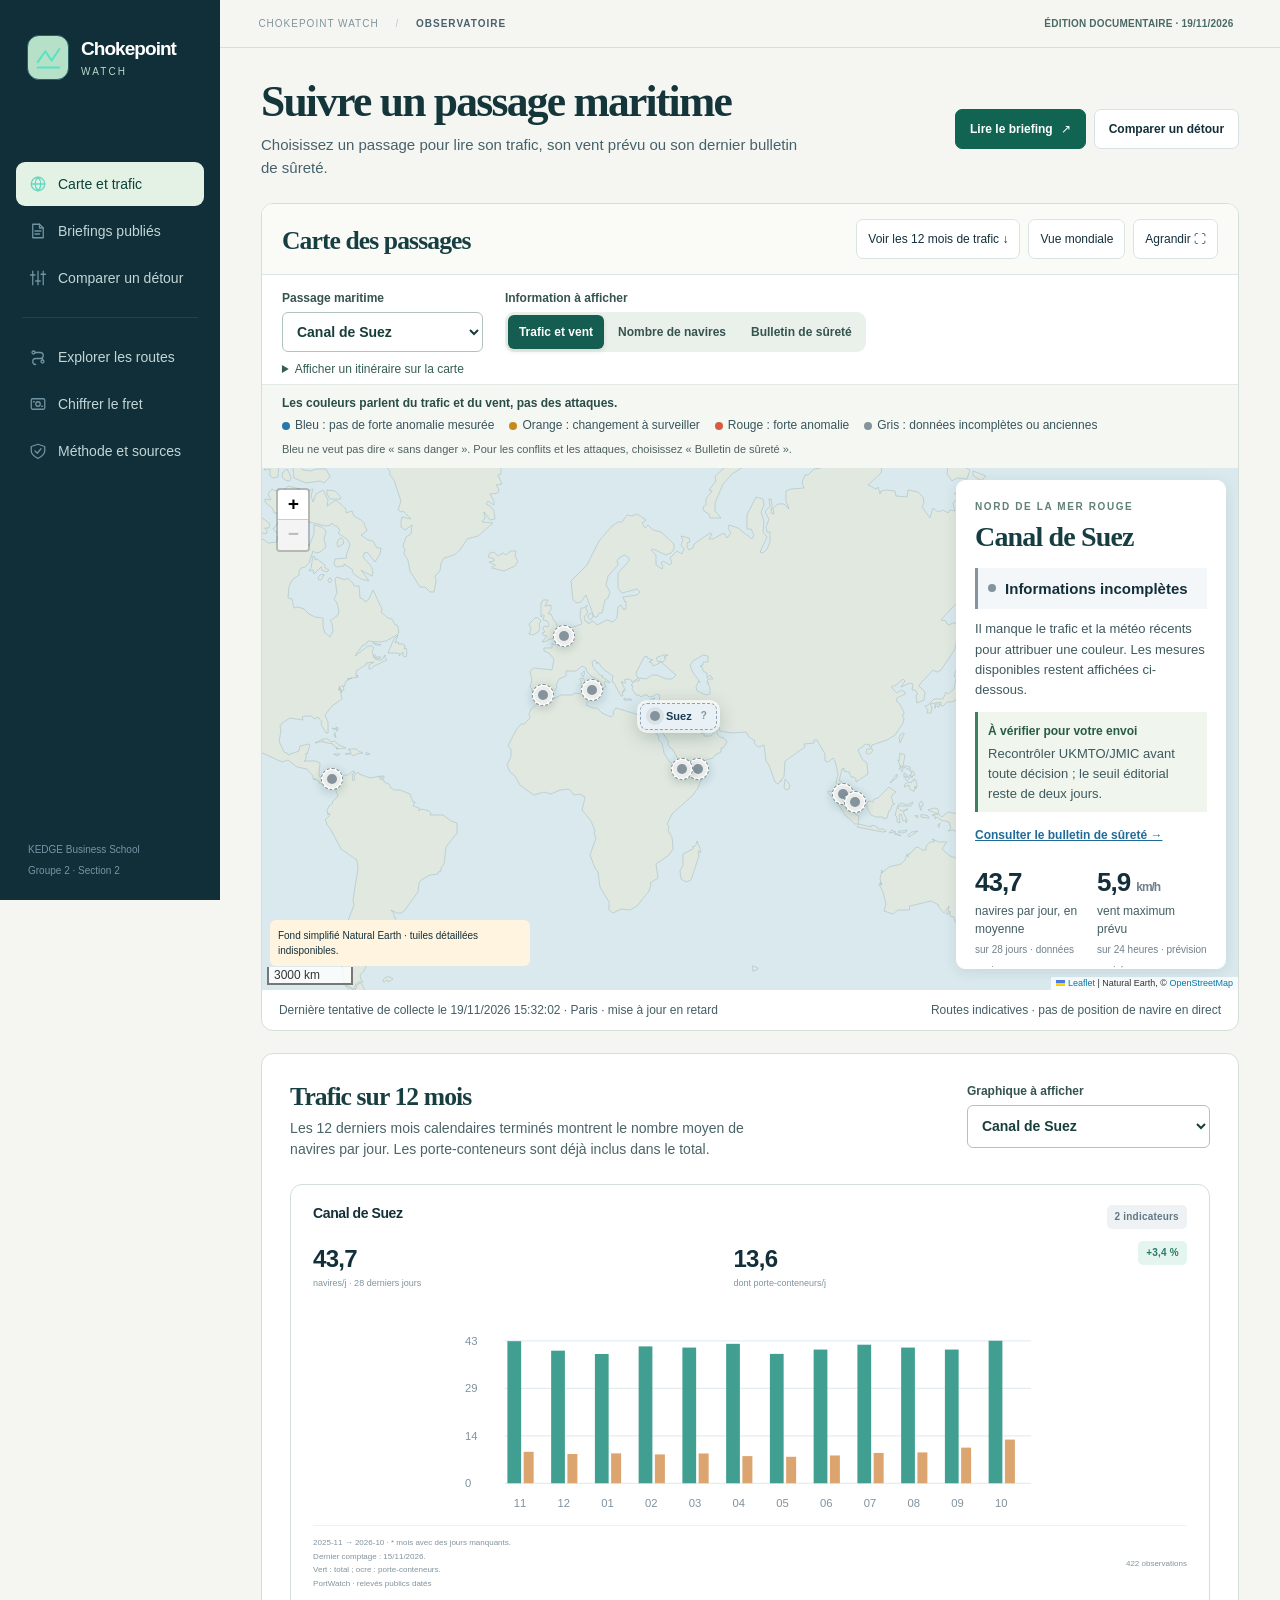
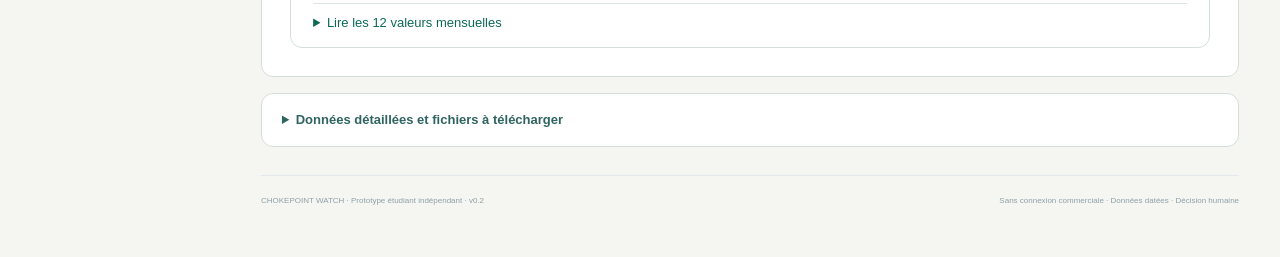
==== commit a8ec7044: "Refonte des parcours acheteur, historique annuel et contrôle des données" ====
--- a/index.html
+++ b/index.html
@@ -13,11 +13,11 @@
 input[type=date]{width:100%;height:43px;background:#fbfcfd;border:1px solid #d8e1e6;border-radius:8px;padding:8px 10px;color:var(--ink);min-width:0}input:disabled,select:disabled{opacity:.65;background:#f1f4f5;cursor:not-allowed}main{max-width:1720px}.summary-grid{display:grid;grid-template-columns:repeat(4,1fr);gap:15px;margin:0 0 23px}.summary-grid>div{background:#fff;border:1px solid var(--border);padding:17px 20px;border-radius:12px}.summary-grid span{font-size:10px;color:#778d98;display:block;margin-bottom:6px}.summary-grid strong{font-size:27px;letter-spacing:-.04em;font-weight:600}.summary-grid small{font-size:11px;font-weight:450;letter-spacing:0;color:#607985;margin-left:5px}.watch-grid{grid-template-columns:minmax(0,1fr) 320px;gap:22px}.map-wrap{height:370px}.map-heading{padding-top:25px}.map-filter select{min-width:230px}.map-filter{flex-wrap:wrap}.map-footer{flex-wrap:wrap}.pro-insight{padding:23px;display:block}.pro-insight>select{font-size:12px;height:39px}.pro-insight .eyebrow{font-size:9px}.passage-region{font-size:9px;color:#78909c;margin:20px 0 5px;letter-spacing:.08em}.pro-insight h2{font-size:25px;margin-bottom:12px}.passage-label{font-size:11px;line-height:1.8;padding:10px 11px;background:#f2f6f8;border-radius:8px;margin:15px 0}.passage-label span{font-size:9px;display:block;color:#7a909b}.source-inline{font-size:10px;line-height:1.8;color:#768b95}.source-inline a{font-weight:600;text-decoration:none}.source-inline a:hover{text-decoration:underline}.stale-note{font-size:10px;color:#936b37;background:#fff6e7;border-radius:7px;padding:10px 11px;line-height:1.7;margin-top:12px}.unassessed{font-size:11px;color:#738692;line-height:1.85;margin-top:15px}.route-strip{padding:17px 20px;background:#fff;border:1px solid var(--border);border-radius:12px;margin-top:18px}.chain-label{font-size:9px;color:#7b909b;text-transform:uppercase;letter-spacing:.1em;margin-bottom:10px}.route-chain{display:flex;align-items:center;flex-wrap:wrap;gap:6px;line-height:1.6}.route-chain button{padding:5px 8px;background:#f1f6f5;border:1px solid #dfeae5;color:#4c7169;border-radius:5px;font-size:10px}.route-chain button.selected{background:#147c70;color:#fff;border-color:#147c70}.route-chain .chain-arrow{color:#a0b1b8;font-size:12px}.route-chain .cape-chip{font-size:10px;border:1px dashed #d0b38e;background:#fff7ec;color:#96703e;border-radius:5px;padding:5px 8px}.chain-alt{margin-top:11px}.chain-alt .chain-label{color:#ab8151}.facts-grid{display:grid;grid-template-columns:repeat(3,1fr);gap:20px}.fact-card{background:#fff;border:1px solid var(--border);border-radius:14px;padding:22px}.fact-index{font-size:9px;letter-spacing:.12em;color:#78919c;margin-bottom:9px}.fact-card h3{font-size:18px;margin-bottom:11px}.fact-card p{font-size:12px;line-height:1.85;color:#607883;margin-bottom:13px}.fact-card small{font-size:10px;color:#8498a1}.empty-chart{min-height:170px;padding:33px 25px;text-align:center;border:1px dashed #d6e2e7;border-radius:9px;background:repeating-linear-gradient(0deg,#fcfdfd,#fcfdfd 35px,#edf2f4 36px);display:flex;flex-direction:column;justify-content:center;align-items:center;margin-top:15px}.empty-chart strong{font-size:14px;color:#687f8b;margin-bottom:7px}.empty-chart span{font-size:10px;line-height:1.8;color:#95a5ad;max-width:250px}.traffic-actions{display:flex;gap:10px;align-items:center;flex-wrap:wrap;margin-top:15px}.traffic-actions>span{font-size:10px;color:#718993;max-width:650px}.traffic-metrics{display:flex;justify-content:space-between;gap:12px;padding:12px 0}.traffic-metrics strong{font-size:24px;font-weight:600;letter-spacing:-.03em}.traffic-metrics small{display:block;color:#7e959f;font-size:9px}.traffic-metrics .pill{height:min-content}.chart-bar{fill:#419f91}.chart-bar-alt{fill:#dca56f}.chart-axis{stroke:#e5edf0;stroke-width:1}.chart-text{font-size:9px;fill:#7f929e}.route-card .route-description{min-height:unset;font-size:11px;margin:15px 0}.route-card .route-chain{margin:12px 0 19px}.route-card h2{font-size:24px}.route-cards .route-actions{padding-top:14px;border-top:1px solid #e8edef}.route-tag{font-size:9px;color:#729098;letter-spacing:.1em;margin-bottom:12px}.market-ref{border:1px solid #d4e7e2;background:#eff7f4;border-radius:11px;padding:15px 20px;display:flex;gap:22px;align-items:center;margin-bottom:19px}.market-ref strong{font-size:22px;white-space:nowrap;letter-spacing:-.02em}.market-ref span{font-size:10px;color:#65877f}.market-ref p{font-size:11px;margin:0;line-height:1.8;color:#537870}.budget-settings{display:grid;grid-template-columns:2fr 1.3fr 1fr .9fr;gap:18px 15px}#budget-form label{font-size:10px;color:#6c818c;margin-bottom:6px}#budget-form label small{font-size:8px;font-weight:400}#budget-form select,#budget-form input{font-size:11px}.quote-metadata{margin:25px 0 16px;padding-top:15px;border-top:1px solid var(--border)}.quote-metadata summary{font-size:12px;font-weight:600;color:#4a7474;cursor:pointer;padding:0 0 15px}.budget-meta{display:grid;grid-template-columns:2fr 1fr 1fr;gap:14px}#tariff-notice{display:block;margin:12px 0 20px;font-size:11px;line-height:1.8;padding:13px 15px}#tariff-notice a{font-weight:600}.budget-table{width:100%;border-collapse:collapse;min-width:750px}.budget-table th{text-align:left;font-size:9px;color:#7a8f99;font-weight:500;border-bottom:1px solid #dbe5e9;padding:12px 10px}.budget-table th:last-child{text-align:right}.budget-table td{border-bottom:1px solid #e9eff2;padding:13px 10px;font-size:11px;vertical-align:middle}.budget-table td:first-child{width:34%;min-width:205px}.budget-table td:first-child strong{font-weight:600;display:block;font-size:11px}.budget-table td:first-child small{font-size:9px;line-height:1.6;display:block;color:#92a1a9;margin-top:4px}.budget-table input{min-width:95px!important;width:110px!important}.budget-table select{min-width:110px;height:37px!important;padding:6px 8px}.budget-table .b-status{width:150px}.budget-table td:last-child{text-align:right;white-space:nowrap;color:#486e6c}.budget-table tr.included{background:#f6faf8}.budget-bottom{display:grid;grid-template-columns:minmax(0,1fr) 330px;gap:22px;margin-top:22px}.budget-total{background:#123a42;color:#eefaf6;border-radius:14px;padding:29px 26px;display:flex;flex-direction:column;align-items:flex-start}.budget-total>span{font-size:11px;color:#9ac4bd}.budget-total strong{font-size:38px;line-height:1.2;letter-spacing:-.04em;margin:18px 0}.budget-total p{font-size:11px;color:#afccc7;line-height:1.8}.budget-total #fx-reference{font-size:10px;line-height:1.7;color:#86aca8;border-top:1px solid #36535a;padding-top:17px;margin-top:auto}#budget-checks{margin-top:17px}#budget-checks p{font-size:11px;color:#8e7044;line-height:1.8;margin-bottom:5px}#budget-checks p.ok{color:#2f806a}.scenario-results .result-card strong{font-size:27px}.scenario-form .form-details{margin-top:17px}.result-card small{line-height:1.8}#scenario-error:not(:empty){padding:13px;background:#fff0e9;color:#985f41;margin-bottom:15px;border-radius:8px;font-size:11px}.brief-section textarea{min-height:130px}.brief-check select{font-size:11px}#brief-length{margin-top:20px}.source-cards{display:grid;grid-template-columns:repeat(3,1fr);gap:16px}.source-card{background:#fff;border:1px solid var(--border);padding:23px;border-radius:12px;min-width:0}.source-card h3{font-size:15px;margin-bottom:9px;line-height:1.5}.source-card p{font-size:11px;color:#6f8590;line-height:1.8;margin:12px 0}.source-card .source-inline{line-height:2}.source-card>a{font-size:10px;font-weight:600;text-decoration:none}.method-bottom{margin-top:24px}#job-status{padding:12px 14px;border:1px solid #e8ddd1;border-radius:8px;font-size:11px;color:#927044;background:#fff9f0;line-height:1.8}.refresh-log{font-size:10px;line-height:1.8;color:#7e909c}.map-route-port{fill:#a8c7d2;font-size:8px;paint-order:stroke;stroke:#112b38;stroke-width:3}.map-marker-halo{fill:#234653;stroke:#b7cbd2;stroke-width:1.3}.map-marker-dot{fill:#a2bdc7}.cp-marker.selected .map-marker-halo{stroke:#77f1ca;stroke-width:2;fill:#246257}.cp-marker.selected .map-marker-dot{fill:#7deeca}.marker-leader{stroke:#91aab477;stroke-width:.7}.marker-label{font-size:10px;stroke-width:4}.map-muted{opacity:.25}.badge-inline{margin-right:7px}.chart-foot{line-height:1.7}.method-grid .simple-card p{font-size:12px}#toast{max-width:80vw}
 @media(min-width:1500px){.map-wrap{height:405px}.watch-grid{grid-template-columns:minmax(0,1fr) 330px}}@media(max-width:1200px){.watch-grid{grid-template-columns:minmax(0,1fr) 280px}.map-wrap{height:355px}.summary-grid{gap:10px}.summary-grid>div{padding:15px}.summary-grid small{display:block;margin:0}.budget-bottom{grid-template-columns:minmax(0,1fr) 280px}.source-cards{grid-template-columns:1fr 1fr}.facts-grid{gap:15px}.fact-card{padding:19px}.pro-insight{padding:19px}.map-filter select{min-width:200px}.budget-meta{grid-template-columns:1.8fr 1fr 1fr}}@media(max-width:900px){.watch-grid{grid-template-columns:1fr}.pro-insight{display:block}.pro-insight #passage-detail{display:grid;grid-template-columns:1fr 1fr;gap:0 20px}.pro-insight #passage-detail .passage-region,.pro-insight #passage-detail h2,.pro-insight #passage-detail>.pill{grid-column:1}.pro-insight #passage-detail .source-inline{grid-column:1}.pro-insight #passage-detail .stale-note{grid-column:2;grid-row:1/5;height:min-content;margin-top:16px}.pro-insight #passage-detail .passage-label{grid-column:2;grid-row:5}.pro-insight>select{max-width:320px}.facts-grid{grid-template-columns:1fr}.fact-card{padding:22px}.summary-grid strong{font-size:25px}.budget-settings{grid-template-columns:1fr 1fr}.budget-meta{grid-template-columns:1fr 1fr}.budget-meta>div:first-child{grid-column:1/-1}.budget-bottom{grid-template-columns:1fr}.budget-total{min-height:210px}.market-ref{flex-wrap:wrap;gap:8px 20px}.source-cards{grid-template-columns:1fr 1fr}}@media(max-width:600px){.summary-grid{grid-template-columns:1fr 1fr}.summary-grid strong{font-size:26px}.summary-grid small{display:inline;font-size:10px;margin-left:4px}.summary-grid span{font-size:9px}.source-cards{grid-template-columns:1fr}.budget-settings{gap:15px 12px}.budget-settings>div:first-child{grid-column:1/-1}.budget-meta{grid-template-columns:1fr 1fr}.pro-insight #passage-detail{display:block}.map-wrap{height:300px}.map-filter{gap:10px}.map-heading h2{font-size:20px}.map-heading{padding:22px 19px 15px}.summary-grid>div{padding:15px 13px}.route-strip{padding:16px}.fact-card{padding:20px}.page-heading h1{font-size:29px}.market-ref strong{font-size:23px}.budget-table{min-width:740px}.budget-bottom .simple-card{padding:21px}.nav-item>span:nth-child(2){font-size:7.5px!important}.scenario-results .result-card strong{font-size:22px}.brief-paper{padding:22px}.brief-section textarea{font-size:11px}.traffic-actions>span{flex-basis:100%}.source-card{padding:22px}}
 @media print{@page{size:A4;margin:14mm}.brief-paper{padding:0!important;border:0}.brief-section textarea{display:none}.print-text{font-size:10pt;line-height:1.45;white-space:pre-wrap}.brief-section{padding-top:10px;margin-top:10px}.brief-top{margin-bottom:15px;padding-bottom:12px}.brief-source{font-size:8pt}.brief-paper h2{font-size:22pt}.brief-edition{font-size:9pt}.brief-section>label{font-size:11pt}}
-</style><link rel="stylesheet" href="vendor/leaflet.css"><link rel="stylesheet" href="atlas.css?v=4"></head><body>
+</style><link rel="stylesheet" href="vendor/leaflet.css"><link rel="stylesheet" href="atlas.css?v=5"><link rel="stylesheet" href="workspace.css?v=1"></head><body>
 <a class="skip-link" href="#main">Aller au contenu</a>
-<aside class="sidebar"><a class="brand" href="#observatoire"><span class="brand-logo"><svg viewBox="0 0 40 40"><path d="M6 26L16 12L24 24L34 9M6 33h28"/></svg></span><span>Chokepoint<span class="brand-small">WATCH</span></span></a><div class="nav-label">LA ROUTE. LES FAITS. LE COÛT.</div><nav aria-label="Navigation"><button class="nav-item active" data-view="observatoire"><span data-icon="globe"></span><span>Observatoire</span></button><button class="nav-item" data-view="routes"><span data-icon="route"></span><span>Corridors</span></button><button class="nav-item" data-view="budget"><span data-icon="money"></span><span>Budget fret</span></button><button class="nav-item" data-view="scenario"><span data-icon="sliders"></span><span>Scénario</span></button><button class="nav-item" data-view="briefing"><span data-icon="file"></span><span>Briefing</span></button><div class="nav-divider"></div><button class="nav-item" data-view="methode"><span data-icon="shield"></span><span>Sources</span></button></nav><div class="side-bottom"><span class="version-pill">VERSION 0.2 · SOURCÉE</span><p>Un passage n’est pas<br>une route entière.</p><div class="side-line"></div><small>Prototype indépendant.<br>Ni outil de navigation,<br>ni devis engageant.</small></div></aside>
-<div class="app-shell"><header class="topbar"><div class="breadcrumb">MARITIME INTELLIGENCE <span>/</span> <strong id="breadcrumb-view">OBSERVATOIRE</strong></div><div class="top-actions"><span class="pill blue" id="snapshot-label"></span><button class="btn btn-small" id="refresh-hosted"><span data-icon="refresh"></span>Actualiser PortWatch</button></div></header>
-<main id="main"><nav class="p1-public-links" aria-label="Éditions et retours"><a href="p1/briefing.html">Briefing du 19 novembre</a><a href="p1/test.html">Tester le site · 5 min</a><a href="p0/">Édition précédente · P0</a></nav><div class="data-banner" id="data-banner" role="status"></div>
+<a class="skip-link" href="#main">Aller au contenu</a><aside class="sidebar"><a class="brand" href="#observatoire"><span class="brand-logo"><svg viewBox="0 0 40 40"><path d="M6 26L16 12L24 24L34 9M6 33h28"/></svg></span><span>Chokepoint<span class="brand-small">WATCH</span></span></a><button id="menu-toggle" aria-expanded="false" aria-controls="primary-nav">Menu <span aria-hidden="true">☰</span></button><nav id="primary-nav" aria-label="Navigation principale"><button class="nav-item" data-view="observatoire"><span data-icon="globe"></span><span>Carte et trafic</span></button><button class="nav-item" data-view="briefing"><span data-icon="file"></span><span>Briefings publiés</span></button><button class="nav-item" data-view="scenario"><span data-icon="sliders"></span><span>Comparer un détour</span></button><div class="nav-divider"></div><button class="nav-item" data-view="routes"><span data-icon="route"></span><span>Explorer les routes</span></button><button class="nav-item" data-view="budget"><span data-icon="money"></span><span>Chiffrer le fret</span></button><button class="nav-item" data-view="methode"><span data-icon="shield"></span><span>Méthode et sources</span></button></nav><div class="side-bottom"><small>KEDGE Business School<br>Groupe 2 · Section 2</small></div></aside>
+<div class="app-shell"><header class="topbar"><div class="breadcrumb">CHOKEPOINT WATCH <span>/</span> <strong id="breadcrumb-view">OBSERVATOIRE</strong></div><div class="top-actions"><span class="pill blue" id="snapshot-label"></span><button class="btn btn-small" id="refresh-hosted"><span data-icon="refresh"></span>Actualiser PortWatch</button></div></header>
+<main id="main" tabindex="-1"><div class="data-banner" id="data-banner" role="status"></div>
 <section class="view active" id="view-observatoire"><div class="page-heading"><div><div class="eyebrow">LA VEILLE À L’ÉCHELLE DE VOTRE ROUTE</div><h1>Au-delà du canal<span class="title-dot">.</span></h1><p>Les passages, les incidents et les contraintes — avec leur source, leur date et leurs limites.</p></div><button class="btn" data-view="budget"><span data-icon="money"></span>Construire un budget</button></div>
 <div class="summary-grid"><div><span>Couverture géographique</span><strong>9 <small>passages & zones</small></strong></div><div><span>Itinéraires définis</span><strong>4 <small>corridors</small></strong></div><div><span>Bulletins de veille</span><strong>3 <small>organismes sources</small></strong></div><div><span>Tarification</span><strong>1 <small>barème documenté</small></strong></div></div>
 <div class="watch-grid"><article class="map-card"><div class="map-heading"><div><span class="map-eyebrow">CARTOGRAPHIE DES EXPOSITIONS</span><h2>Chaque passage compte</h2></div><span class="map-mini-tag">CARTE INTERACTIVE</span></div><div class="map-filter"><label class="sr-only" for="map-route">Route</label><select id="map-route"></select><label class="map-alt-label"><input id="map-alt" type="checkbox">Détour par le Cap</label></div><div class="map-wrap"><svg id="world-map" viewBox="0 0 1000 395" tabindex="0" role="group" aria-label="Carte interactive des routes et passages. Boutons de zoom et sélection au clavier."><defs><filter id="line-glow"><feGaussianBlur stdDeviation="2"/></filter></defs><g id="map-world"><g id="land"></g><g id="ocean-names"></g><g id="map-routes"></g><g id="map-markers"></g></g></svg><div class="map-controls"><button id="zoom-in" aria-label="Zoom avant">+</button><button id="zoom-out" aria-label="Zoom arrière">−</button><button id="zoom-reset" aria-label="Recentrer"><span data-icon="expand"></span></button></div><div class="map-interact-hint">Déplacer · Zoomer · Cliquer sur un passage</div></div><div class="map-footer"><div class="map-legend"><span><i class="legend-line"></i>Itinéraire via canal</span><span><i class="legend-line alternate"></i>Détour hypothétique</span></div><small>Tracés schématiques · Natural Earth · non navigables</small></div></article>
@@ -158,7 +158,7 @@
     return{label:'Peu de variation',cls:'teal-pill'};
   }
   function monthly(statsObj){
-    const last=new Date(statsObj.latest+'T00:00:00Z'),result=[];
+    const last=new Date(statsObj.latest+'T00:00:00Z'),result=[];const monthEnd=new Date(Date.UTC(last.getUTCFullYear(),last.getUTCMonth()+1,0));if(last<monthEnd)last.setUTCDate(0);
     for(let j=11;j>=0;j--){const first=new Date(Date.UTC(last.getUTCFullYear(),last.getUTCMonth()-j,1));
       const key=first.toISOString().slice(0,7),expected=new Date(Date.UTC(first.getUTCFullYear(),first.getUTCMonth()+1,0)).getUTCDate();
       const rows=statsObj.series.filter(r=>r.date.startsWith(key));
@@ -260,7 +260,7 @@
  return {details,em,subtotal:Number.isFinite(subtotal)?subtotal:null,complete:errors.length===0,total:errors.length?null:subtotal,errors,unresolved};
 };
 C.transitScenario=function(v){
- for(const [key,lo,hi]of [['speed',8,25],['distanceBase',100,60000],['distanceAlt',100,60000],['waitBase',0,60],['waitAlt',0,60]])if(!Number.isFinite(v[key])||v[key]<lo||v[key]>hi)throw Error('Valeur invalide : '+key);
+ for(const [key,label,lo,hi] of [['speed','la vitesse en nœuds',8,25],['distanceBase','la distance via Suez en km',100,60000],['distanceAlt','la distance via le Cap en km',100,60000],['waitBase','l’attente via Suez en jours',0,60],['waitAlt','l’attente via le Cap en jours',0,60]])if(!Number.isFinite(v[key])||v[key]<lo||v[key]>hi)throw Error('Renseignez '+label+' entre '+lo+' et '+hi+'.');
  const base=v.distanceBase/(v.speed*1.852*24)+v.waitBase,alt=v.distanceAlt/(v.speed*1.852*24)+v.waitAlt;
  const cb=C.num(v.quoteBase),ca=C.num(v.quoteAlt),n=C.num(v.quantity),quoted=cb!==null&&ca!==null&&cb>=0&&ca>=0&&Number.isInteger(n)&&n>0&&n<=1000&&String(v.quoteRef||'').trim();
  const co2=Number.isFinite(v.factor)&&v.factor>0&&v.factor<=500&&Number.isFinite(v.mass)&&v.mass>0&&v.mass<=30&&Number.isInteger(n)&&n>0&&n<=1000&&String(v.factorRef||'').trim();
@@ -296,10 +296,10 @@
 const titles={observatoire:'OBSERVATOIRE',routes:'CORRIDORS',budget:'BUDGET FRET',scenario:'SCÉNARIO',briefing:'BRIEFING',methode:'SOURCES & TRAÇABILITÉ'};
 function toast(s){$('#toast').textContent=s;$('#toast').classList.add('show');clearTimeout(toastTimer);toastTimer=setTimeout(()=>$('#toast').classList.remove('show'),6000);}
 function download(name,text,mime='application/json;charset=utf-8'){const url=URL.createObjectURL(new Blob([text],{type:mime}));const a=document.createElement('a');a.href=url;a.download=name;document.body.append(a);a.click();a.remove();setTimeout(()=>URL.revokeObjectURL(url),2000);}
-function showView(v){if(!titles[v])v='observatoire';activeView=v;$$('.view').forEach(el=>el.classList.toggle('active',el.id==='view-'+v));$$('.nav-item').forEach(el=>{el.classList.toggle('active',el.dataset.view===v);if(el.dataset.view===v)el.setAttribute('aria-current','page');else el.removeAttribute('aria-current');});$('#breadcrumb-view').textContent=titles[v];try{history.replaceState(null,'','#'+v);}catch{}if(v==='observatoire'){renderMarkers();applyMap();}if(v==='briefing')resizeBrief();window.scrollTo(0,0);}
-document.addEventListener('click',e=>{let b=e.target.closest('[data-view]');if(b)showView(b.dataset.view);b=e.target.closest('[data-passage]');if(b){if(map.moved&&b.closest('svg'))return;selectPassage(b.dataset.passage);if(!b.closest('#view-observatoire'))showView('observatoire');}b=e.target.closest('[data-map-route]');if(b){setRoute(b.dataset.mapRoute);showView('observatoire');}b=e.target.closest('[data-budget-route]');if(b){$('#budget-route').value=b.dataset.budgetRoute;resetQuoteOnScopeChange();showView('budget');}b=e.target.closest('[data-scenario-route]');if(b){$('#scenario-route').value=b.dataset.scenarioRoute;resetScenarioDistance();showView('scenario');}});
+function showView(v,fromHistory=false){if(!Object.hasOwn(titles,v))v='observatoire';activeView=v;$$('.view').forEach(el=>el.classList.toggle('active',el.id==='view-'+v));$$('.nav-item').forEach(el=>{el.classList.toggle('active',el.dataset.view===v);if(el.dataset.view===v)el.setAttribute('aria-current','page');else el.removeAttribute('aria-current');});$('#breadcrumb-view').textContent=titles[v];if(!fromHistory&&location.hash!=='#'+v){try{history.pushState(null,'','#'+v);}catch{}}if(v==='observatoire'){renderMarkers();applyMap();}if(v==='briefing')resizeBrief();document.dispatchEvent(new CustomEvent('cw-view',{detail:v}));window.scrollTo(0,0);}
+document.addEventListener('click',e=>{let b=e.target.closest('[data-view]');if(b)showView(b.dataset.view);b=e.target.closest('[data-passage]');if(b){if(map.moved&&b.closest('svg'))return;if(!b.closest('#view-observatoire'))showView('observatoire');selectPassage(b.dataset.passage);window.CWAtlas?.choose(b.dataset.passage,true);}b=e.target.closest('[data-map-route]');if(b){setRoute(b.dataset.mapRoute);showView('observatoire');window.CWAtlas?.showRoute(b.dataset.mapRoute,false);}b=e.target.closest('[data-budget-route]');if(b){$('#budget-route').value=b.dataset.budgetRoute;resetQuoteOnScopeChange();showView('budget');}b=e.target.closest('[data-scenario-route]');if(b){$('#scenario-route').value=b.dataset.scenarioRoute;resetScenarioDistance();showView('scenario');}});
 $('.brand').addEventListener('click',e=>{e.preventDefault();showView('observatoire');});
-function freshness(s){if(!s||!s.date)return '<span class="pill">Non renseigné</span>';const age=C.sourceAge(s,today());if(s.type==='tariff')return '<span class="pill blue">Validité propre au barème</span>';if(s.freshDays!==null&&age>s.freshDays)return '<span class="pill amber">À recontrôler · '+age+' j</span>';return '<span class="pill blue">Publié le '+date(s.date)+'</span>';}
+function freshness(s){if(!s?.date)return '<span class="pill">'+(s?.id==='portwatch'?'Série quotidienne':s?.id==='quotes'?'Selon la cotation':'Référence à consulter')+'</span>';const age=C.sourceAge(s,today());if(s.type==='tariff')return '<span class="pill blue">Validité propre au barème</span>';if(s.freshDays!==null&&age>s.freshDays)return '<span class="pill amber">À recontrôler · '+age+' j</span>';return '<span class="pill blue">Publié le '+date(s.date)+'</span>';}
 function header(){I.pendingSources=(live.checks||[]).filter(c=>c.pending_review).map(c=>c.id);const rows=live.traffic?.rows||[];$('#snapshot-label').textContent='ÉDITION DOCUMENTAIRE · '+date(I.snapshot_date);$('#data-banner').className='data-banner';$('#data-banner').innerHTML='<strong>Veille datée, pas un flux en direct.</strong> Bulletins et barème publics intégrés. '+(rows.length?'Trafic : '+rows.length+' observations datées, dernière observation '+(rows.reduce((m,x)=>x.date>m?x.date:m,''))+'.':'Historique trafic non chargé.')+' Cotations commerciales à renseigner.';}
 function chain(ids,selected=activePassage){return ids.map(id=>'<button type="button" data-passage="'+id+'" class="'+(id===selected?'selected':'')+'">'+esc(C.PASSAGES[id].short)+'</button>').join('<span class="chain-arrow">→</span>');}
 function renderChain(){const r=C.ROUTES.find(r=>r.id===activeRoute);$('#route-strip').innerHTML='<div class="chain-label">'+esc(r.origin+' → '+r.destination)+' · ITINÉRAIRE DÉFINI VIA '+(r.cp==='chokepoint2'?'PANAMA':'SUEZ')+'</div><div class="route-chain">'+chain(r.passages)+'</div>'+($('#map-alt').checked&&r.alt?'<div class="chain-alt"><div class="chain-label">DÉTOUR HYPOTHÉTIQUE · PAR LE CAP DE BONNE-ESPÉRANCE</div><div class="route-chain">'+chain(r.altPassages)+'<span class="cape-chip">+ cap de Bonne-Espérance</span></div></div>':'');}
@@ -334,12 +334,13 @@
 function renderTraffic(){const rows=live.traffic?.rows||[];$('#traffic-charts').innerHTML=Object.keys(C.PORTS).map(cp=>{const p=C.PORTS[cp],s=C.stats(rows,cp);let content='';if(!s)content='<div class="empty-chart"><strong>Historique non chargé</strong><span>Les 12 mois réels doivent être importés.<br>Aucune courbe synthétique de remplacement.</span></div>';
  else{const months=C.monthly(s),max=Math.max(1,...months.flatMap(m=>[m.total||0,m.container||0])),W=460,H=176,left=34,bottom=145,plot=420,step=plot/12;let chart='';for(let i=0;i<4;i++){const y=bottom-i*38;chart+='<line x1="'+left+'" x2="455" y1="'+y+'" y2="'+y+'" class="chart-axis"/><text x="2" y="'+(y+3)+'" class="chart-text">'+f(max*i/3,0)+'</text>';}
  months.forEach((m,i)=>{const x=left+i*step;chart+='<g class="chart-month"><title>'+m.key+' : '+f(m.total)+' navires/j, '+f(m.container)+' porte-conteneurs/j ; '+m.days+'/'+m.expected+' jours disponibles.</title>';if(m.total!==null){const ht=m.total/max*114,hc=m.container/max*114;chart+='<rect class="chart-bar" opacity="'+(m.partial?.5:1)+'" x="'+(x+2)+'" y="'+(bottom-ht)+'" width="11" height="'+ht+'"/><rect class="chart-bar-alt" x="'+(x+15)+'" y="'+(bottom-hc)+'" width="8" height="'+hc+'"/>'; }chart+='<text class="chart-text" x="'+(x+12)+'" y="164" text-anchor="middle">'+m.key.slice(5)+(m.partial?'*':'')+'</text></g>';});
- content='<div class="traffic-metrics"><div><strong>'+f(s.total)+'</strong><small>navires/j · 28 derniers jours</small></div><div><strong>'+f(s.container)+'</strong><small>dont porte-conteneurs/j</small></div><span class="pill '+C.signal(s.totalChange).cls+'">'+(s.totalChange===null?'Variation non calculable':signed(s.totalChange)+' %')+'</span></div><svg viewBox="0 0 '+W+' '+H+'" class="chart-svg" role="img" aria-label="Moyennes mensuelles de trafic">'+chart+'</svg><div class="chart-foot"><span>Jusqu’au '+date(s.latest)+' · * mois incomplet.<br>Vert : total ; ocre : porte-conteneurs.<br>'+esc(live.traffic.mode==='portwatch'?'PortWatch · relevés publics datés':'CSV utilisateur · provenance non authentifiée')+'</span><span>'+s.series.length+' observations</span></div>';}
- return '<article class="chart-card"><div class="chart-head"><h3>'+p.name+'</h3><span class="pill">2 indicateurs</span></div>'+content+'</article>';}).join('');header();renderPassage();if(!briefEdited&&!review)rebuildBrief();}
+ content='<div class="traffic-metrics"><div><strong>'+f(s.total)+'</strong><small>navires/j · 28 derniers jours</small></div><div><strong>'+f(s.container)+'</strong><small>dont porte-conteneurs/j</small></div><span class="pill '+C.signal(s.totalChange).cls+'">'+(s.totalChange===null?'Variation non calculable':signed(s.totalChange)+' %')+'</span></div><svg viewBox="0 0 '+W+' '+H+'" class="chart-svg" role="img" aria-label="Moyennes mensuelles de trafic">'+chart+'</svg><div class="chart-foot"><span>'+months[0].key+' → '+months.at(-1).key+' · * mois avec des jours manquants.<br>Dernier comptage : '+date(s.latest)+'.<br>Vert : total ; ocre : porte-conteneurs.<br>'+esc(live.traffic.mode==='portwatch'?'PortWatch · relevés publics datés':'CSV utilisateur · provenance non authentifiée')+'</span><span>'+s.series.length+' observations</span></div>';}
+ if(s){const period=C.monthly(s);content+='<details class="month-table"><summary>Lire les 12 valeurs mensuelles</summary><table><caption>Moyennes par jour observé</caption><thead><tr><th scope="col">Mois</th><th scope="col">Tous navires</th><th scope="col">Dont porte-conteneurs</th><th scope="col">Jours observés</th></tr></thead><tbody>'+period.map(m=>'<tr><th scope="row">'+esc(m.key)+'</th><td>'+f(m.total)+'</td><td>'+f(m.container)+'</td><td>'+m.days+' / '+m.expected+'</td></tr>').join('')+'</tbody></table></details>';}
+ return '<article class="chart-card" data-port="'+cp+'"><div class="chart-head"><h3>'+p.name+'</h3><span class="pill">2 indicateurs</span></div>'+content+'</article>';}).join('');document.dispatchEvent(new Event('cw-charts'));header();renderPassage();if(!briefEdited&&!review)rebuildBrief();}
 const API='https://services9.arcgis.com/weJ1QsnbMYJlCHdG/ArcGIS/rest/services/Daily_Chokepoints_Data/FeatureServer/0/query';
 async function jsonFetch(url,ms=18000){const ctrl=new AbortController(),t=setTimeout(()=>ctrl.abort(),ms);try{const r=await fetch(url,{signal:ctrl.signal,cache:'no-store'});if(!r.ok)throw Error('HTTP '+r.status);return await r.json();}finally{clearTimeout(t);}}
 async function fetchOne(cp){const end=today(),start=new Date(Date.now()-425*C.DAY).toISOString().slice(0,10);let all=[],offset=0;for(let i=0;i<6;i++){const p=new URLSearchParams({f:'json',where:"portid = '"+cp+"' AND date >= DATE '"+start+"' AND date <= DATE '"+end+"'",outFields:'*',returnGeometry:'false',orderByFields:'date ASC',resultRecordCount:'1000',resultOffset:String(offset)});const j=await jsonFetch(API+'?'+p);if(j.error||!Array.isArray(j.features))throw Error(j.error?.message||'Réponse PortWatch invalide');const part=j.features.map(f=>f.attributes);for(const r of part)if(r.portid!==cp)throw Error('Identifiant du passage non conforme');all.push(...part);offset+=part.length;if(!j.exceededTransferLimit)return all;if(!part.length)throw Error('Pagination vide');}throw Error('Pagination incomplète');}
-async function loadPortWatch(){const b=$('#fetch-traffic');if(b.disabled)return; b.disabled=true;$('#traffic-status').textContent='Connexion à IMF PortWatch en cours…';try{const results=await Promise.allSettled(Object.keys(C.PORTS).map(fetchOne));const rows=C.validateRows(results.flatMap(x=>x.status==='fulfilled'?x.value:[]));live.traffic={mode:'portwatch',rows,fetched_at:new Date().toISOString(),source:API};storage.set('traffic',live.traffic);renderTraffic();$('#traffic-status').textContent=rows.length+' observations PortWatch vérifiées et chargées. Dernier jour publié : '+rows.reduce((m,x)=>x.date>m?x.date:m,'')+'.';}catch(err){$('#traffic-status').textContent='PortWatch inaccessible ('+(err.name==='AbortError'?'délai dépassé':err.message)+'). Dernières données conservées ; import CSV disponible. Aucun chiffre inventé.';}finally{b.disabled=false;}}
+async function loadPortWatch(){const b=$('#fetch-traffic');if(b.disabled)return; b.disabled=true;$('#traffic-status').textContent='Connexion à IMF PortWatch en cours…';try{const results=await Promise.allSettled(Object.keys(C.PORTS).map(fetchOne));const ports=Object.keys(C.PORTS),previous=live.traffic?.mode==='portwatch'?live.traffic.rows:[];if(results.every(r=>r.status==='rejected'))throw Error('Aucune série reçue');const rows=C.validateRows(results.flatMap((result,i)=>result.status==='fulfilled'?result.value:previous.filter(r=>r.portid===ports[i])));live.traffic={mode:'portwatch',rows,fetched_at:new Date().toISOString(),source:API};storage.set('traffic',live.traffic);renderTraffic();$('#traffic-status').textContent=rows.length+' observations affichées. '+(results.some(r=>r.status==='rejected')?'Certaines séries n’ont pas répondu. Leurs observations déjà disponibles gardent leur date. ':'')+'Dernier jour publié : '+rows.reduce((m,x)=>x.date>m?x.date:m,'')+'.';}catch(err){$('#traffic-status').textContent='PortWatch inaccessible ('+(err.name==='AbortError'?'délai dépassé':err.message)+'). Dernières données conservées ; import CSV disponible. Aucun chiffre inventé.';}finally{b.disabled=false;}}
 $('#fetch-traffic').onclick=loadPortWatch;
 
 $('#traffic-csv').onchange=async e=>{const file=e.target.files[0];if(!file)return;try{if(file.size>5*1024*1024)throw Error('Limite 5 Mo');const rows=C.validateRows(C.parseCSV(await file.text()));live.traffic={mode:'import',rows,fetched_at:new Date().toISOString(),file:file.name};storage.set('traffic',live.traffic);renderTraffic();$('#traffic-status').textContent=rows.length+' lignes importées. Format vérifié ; provenance du CSV non authentifiée.';}catch(err){toast('Import refusé : '+err.message);}finally{e.target.value='';}};
@@ -380,7 +381,7 @@
  renderScenario();
 }
 $('#scenario-example').onclick=loadCapeExample;
-$('#scenario-form').onsubmit=e=>e.preventDefault();$('#scenario-form').oninput=e=>{if(e.target.id!=='scenario-route'){if($('#scenario-example-note').textContent)$('#scenario-example-note').textContent='Exemple modifié · vérifier les hypothèses saisies.';renderScenario();}};$('#scenario-route').onchange=()=>{resetScenarioDistance();$('#scenario-example-note').textContent='';};$('#scenario-map').onclick=()=>{setRoute($('#scenario-route').value);$('#map-alt').checked=true;renderMapRoute();showView('observatoire');};
+$('#scenario-form').onsubmit=e=>e.preventDefault();$('#scenario-form').oninput=e=>{if(e.target.id!=='scenario-route'){if($('#scenario-example-note').textContent)$('#scenario-example-note').textContent='Exemple modifié · vérifier les hypothèses saisies.';renderScenario();}};$('#scenario-route').onchange=()=>{resetScenarioDistance();$('#scenario-example-note').textContent='';};$('#scenario-map').onclick=()=>{setRoute($('#scenario-route').value);$('#map-alt').checked=true;renderMapRoute();showView('observatoire');window.CWAtlas?.showRoute($('#scenario-route').value,true);};
 // One-page editable briefing, preserving the date and the observation / inference boundary.
 function rebuildBrief(){
  const route=C.ROUTES.find(r=>r.id===$('#brief-route').value);
@@ -416,14 +417,14 @@
 $$('.brief-section textarea').forEach(el=>el.oninput=()=>{briefEdited=true;invalidateReview();});$('#brief-route').onchange=rebuildBrief;$('#rebuild-brief').onclick=rebuildBrief;$('#reviewer').oninput=()=>{if(review)invalidateReview();};$('#review-check').onchange=()=>{if(!$('#review-check').checked){review=null;$('#brief-status').textContent='BROUILLON · À RELIRE';}};
 $('#validate-brief').onclick=()=>{const name=$('#reviewer').value.trim();if(!name||!$('#review-check').checked){toast('Renseignez un relecteur et confirmez le contrôle des sources.');return;}review={name,date:today()};$('#brief-status').textContent='RELU PAR '+name;toast('Relecture déclarée enregistrée pour ce brouillon.');};
 $('#export-brief').onclick=()=>{const clone=$('#brief-paper').cloneNode(true);for(const text of clone.querySelectorAll('textarea')){const p=document.createElement('div');p.className='print-text';p.textContent=$('#'+text.id).value;text.replaceWith(p);}const style='@page{size:A4;margin:15mm}*{box-sizing:border-box}body{font:11pt/1.48 Arial,sans-serif;color:#233d49;margin:0}h2{font-size:24pt;margin:15px 0 5px}.brief-top{display:flex;justify-content:space-between;border-bottom:1px solid #ccc;padding-bottom:12px;font-size:9pt}.brief-status{font-size:8pt}.brief-edition{font-size:9pt;color:#667d87}.brief-section{margin-top:18px;border-top:1px solid #e4e9eb;padding-top:12px}.brief-section label{font-weight:bold;font-size:11pt;display:block;margin-bottom:8px}.brief-section label span{color:#238071;margin-right:6px}.print-text{font-size:10pt;line-height:1.5;white-space:pre-wrap}.brief-source{font-size:8pt;line-height:1.6;margin-top:20px;border-top:1px solid #ddd;padding-top:12px}a{color:#267465;text-decoration:none}.export-note{font-size:8pt;color:#687b87;margin-top:15px}';download('briefing_'+$('#brief-route').value+'_'+today()+'.html','<!doctype html><html lang="fr"><meta charset="utf-8"><title>Briefing — Chokepoint Watch</title><style>'+style+'</style><body>'+clone.outerHTML+'<p class="export-note">'+(review?'Relecture déclarée le '+date(review.date)+' par '+esc(review.name)+'.':'Brouillon non relu — ne pas publier comme validé.')+' Projet pédagogique indépendant. Impression PDF : Ctrl+P / Cmd+P.</p></body></html>','text/html;charset=utf-8');};
-function renderSources(){const checks=live.checks||[];$('#source-cards').innerHTML=I.sources.map(s=>{const ch=checks.find(c=>c.id===s.id)||checks.find(c=>c.id===s.id+'-index');return'<article class="source-card"><h3>'+esc(s.name)+'</h3>'+freshness(s)+'<p>'+esc(s.scope)+'</p><div class="source-inline">Publication / observation : '+date(s.date)+'<br>Consultation documentaire : '+date(s.consulted)+'<br>Cadence : '+esc(s.cadence)+'</div>'+(ch?'<p class="refresh-log">Collecteur : '+esc(ch.status)+' · '+esc(ch.checked_at||'')+(ch.pending_review?'<br>Nouveau contenu à vérifier avant intégration.':'')+'</p>':'')+slink(s.id,'Ouvrir la source originale')+'</article>';}).join('');$('#job-status').innerHTML=live.last_attempt?'Dernière tentative enregistrée : '+esc(live.last_attempt)+'<br>'+checks.filter(c=>c.status==='error').length+' source(s) en erreur. Les valeurs validées antérieures restent datées.':'Horaires prévus : 05:23 et 17:23 UTC. Dernière tentative non disponible dans cette vue.';}
+function renderSources(){const checks=live.checks||[];$('#source-cards').innerHTML=I.sources.map(s=>{const ch=checks.find(c=>c.id===s.id)||checks.find(c=>c.id===s.id+'-index');return'<article class="source-card"><h3>'+esc(s.name)+'</h3>'+freshness(s)+'<p>'+esc(s.scope)+'</p><div class="source-inline">'+(s.date?'Publication / observation : '+date(s.date):'La date figure dans chaque relevé ou document applicable.')+'<br>Consultation documentaire : '+date(s.consulted)+'<br>Cadence : '+esc(s.cadence)+'</div>'+(ch?'<p class="refresh-log">Collecteur : '+esc(ch.status)+' · '+esc(ch.checked_at||'')+(ch.pending_review?'<br>Nouveau contenu à vérifier avant intégration.':'')+'</p>':'')+slink(s.id,'Ouvrir la source originale')+'</article>';}).join('');$('#job-status').innerHTML=live.last_attempt?'Dernière tentative enregistrée : '+esc(live.last_attempt)+'<br>'+checks.filter(c=>c.status==='error').length+' source(s) en erreur. Les valeurs validées antérieures restent datées.':'Horaires prévus : 05:23 et 17:23 UTC. Dernière tentative non disponible dans cette vue.';}
 $('#export-audit').onclick=()=>download('sources_et_collecte_'+today()+'.json',JSON.stringify({snapshot:I.snapshot_date,sources:I.sources,tariffs:I.tariffs,checks:live.checks,last_attempt:live.last_attempt,traffic_fetch:live.traffic?.fetched_at,traffic_mode:live.traffic?.mode},null,2));
 // Initialization and limited test surface.
 const options=C.ROUTES.map(r=>'<option value="'+r.id+'">'+esc(r.origin+' → '+r.destination)+'</option>').join('');for(const id of ['map-route','budget-route','brief-route'])$('#'+id).innerHTML=options;$('#scenario-route').innerHTML=C.ROUTES.filter(r=>r.alt).map(r=>'<option value="'+r.id+'">'+esc(r.origin+' → '+r.destination)+'</option>').join('');$('#passage-select').innerHTML=Object.entries(C.PASSAGES).map(([id,p])=>'<option value="'+id+'">'+esc(p.name)+'</option>').join('');
-const cached=storage.get('traffic');if(cached?.rows?.length)try{cached.rows=C.validateRows(cached.rows);if(!live.traffic?.rows?.length||(cached.fetched_at||'')>(live.traffic.fetched_at||''))live.traffic=cached;}catch{storage.remove('traffic');}
+const cached=storage.get('traffic');if(cached?.rows?.length)try{cached.rows=C.validateRows(cached.rows);if(cached.mode==='import'||!live.traffic?.rows?.length||(cached.fetched_at||'')>(live.traffic.fetched_at||''))live.traffic=cached;}catch{storage.remove('traffic');}
 buildBudgetRows();$('#budget-departure').value=today();const q=storage.get('quote');if(q&&C.ROUTES.some(r=>r.id===q.route)&&q.lines)fillQuote(q);
 $('#market-ref').innerHTML='<div><span>REPÈRE MARCHÉ · PAS UNE COTATION</span><br><strong>'+f(I.market.value,0)+' USD / 40’</strong></div><p>'+slink('wci','Drewry WCI composite')+' · '+date(I.market.date)+' · hebdomadaire.<br>Indice mondial distinct du prix de chaque corridor. Jamais injecté automatiquement dans le budget.</p>';
-initMap();setRoute(activeRoute);renderTraffic();renderRoutes();renderBudget();resetScenarioDistance();renderSources();rebuildBrief();showView(location.hash.slice(1)||'observatoire');if(location.hash==='#scenario'&&new URLSearchParams(location.search).get('exemple')==='cap')loadCapeExample();
+initMap();setRoute(activeRoute);renderTraffic();renderRoutes();renderBudget();resetScenarioDistance();renderSources();rebuildBrief();showView(location.hash.slice(1)||'observatoire',true);window.addEventListener('hashchange',()=>{if(location.hash!=='#main')showView(location.hash.slice(1),true);});if(location.hash==='#scenario'&&new URLSearchParams(location.search).get('exemple')==='cap')loadCapeExample();
 // Data collection is hosted; manual IMF refresh remains available.
 window.CW_DISABLE_AUTOFETCH=true;
 // Only the public IMF service is requested on open. No AI, prices, user files or secret data are sent.
@@ -435,7 +436,7 @@
   Promise.resolve().then(loadPortWatch);
  }
 }
-document.querySelector('#p0-demo').addEventListener('click',()=>{fillQuote({"route": "sha-rot", "carrier": "Maersk", "equipment": "40HC", "currency": "EUR", "departure": "2026-11-25", "quantity": 2, "bl": 1, "quoteDate": "2026-11-18", "validTo": "2026-12-01", "reference": "EXEMPLE PÉDAGOGIQUE P0 : montants hypothétiques, aucune offre commerciale", "lines": {"ocean": {"amount": 2000, "status": "add", "unit": "container"}, "bunker": {"amount": null, "status": "included", "unit": "container"}, "emissions": {"amount": null, "status": "included", "unit": "container"}, "canal": {"amount": null, "status": "na", "unit": "container"}, "contingency": {"amount": null, "status": "na", "unit": "container"}, "origin": {"amount": 150, "status": "add", "unit": "container"}, "destination": {"amount": 250, "status": "add", "unit": "container"}, "docs": {"amount": 60, "status": "add", "unit": "bl"}}});document.querySelector('#p0-demo-note').hidden=false;renderBudget();});
-window.CWTest={state:()=>({activeRoute,activePassage,activeView,map:{...map}}),quote:()=>C.quote(readQuote(),I),scenario:()=>window.currentScenario,intel:()=>I,live:()=>live,setTraffic:(rows,mode='import')=>{live.traffic={mode,rows:C.validateRows(rows),fetched_at:new Date().toISOString()};renderTraffic();},setQuote:q=>{fillQuote(q);renderBudget();},selectPassage,showView};
+document.querySelector('#p0-demo').addEventListener('click',()=>{const current=readQuote();if((current.reference||Object.values(current.lines).some(line=>line.amount!==null&&line.status==='add'))&&!String(current.reference).includes('EXEMPLE PÉDAGOGIQUE')&&!window.confirm('Remplacer les montants de votre devis par ceux de l’exemple ?'))return;fillQuote({"route": "sha-rot", "carrier": "Maersk", "equipment": "40HC", "currency": "EUR", "departure": "2026-11-25", "quantity": 2, "bl": 1, "quoteDate": "2026-11-18", "validTo": "2026-12-01", "reference": "EXEMPLE PÉDAGOGIQUE P0 : montants hypothétiques, aucune offre commerciale", "lines": {"ocean": {"amount": 2000, "status": "add", "unit": "container"}, "bunker": {"amount": null, "status": "included", "unit": "container"}, "emissions": {"amount": null, "status": "included", "unit": "container"}, "canal": {"amount": null, "status": "na", "unit": "container"}, "contingency": {"amount": null, "status": "na", "unit": "container"}, "origin": {"amount": 150, "status": "add", "unit": "container"}, "destination": {"amount": 250, "status": "add", "unit": "container"}, "docs": {"amount": 60, "status": "add", "unit": "bl"}}});document.querySelector('#p0-demo-note').hidden=false;renderBudget();});
+window.CWTest={state:()=>({activeRoute,activePassage,activeView,map:{...map}}),quote:()=>C.quote(readQuote(),I),scenario:()=>window.currentScenario,intel:()=>I,live:()=>live,setTraffic:(rows,mode='import',stamp=new Date().toISOString())=>{if(mode==='portwatch'&&live.traffic?.mode==='portwatch'&&live.traffic?.fetched_at>stamp)return;live.traffic={mode,rows:C.validateRows(rows),fetched_at:stamp};renderTraffic();},setQuote:q=>{fillQuote(q);renderBudget();},selectPassage,showView};
 })();
-</script><script src="monitor.js?v=3"></script><script src="vendor/leaflet.js"></script><script src="atlas.js?v=4"></script></body></html>
+</script><script src="freshness.js"></script><script src="monitor.js?v=5"></script><script src="vendor/leaflet.js"></script><script src="atlas.js?v=5"></script><script src="workspace.js?v=1"></script></body></html>
--- a/workspace.css
+++ b/workspace.css
@@ -0,0 +1,39 @@
+:root{--ink:#132f3a;--muted:#526871;--bg:#f5f6f1;--border:#d5dfd9;--nav:#102f38;--teal:#076b5e;--radius:12px;--shadow:none}
+[hidden]{display:none!important}
+body{background:var(--bg);color:var(--ink);font-family:Inter,"Segoe UI",Arial,sans-serif}
+a{text-underline-offset:.2em}
+:focus-visible{outline:3px solid #a8541c!important;outline-offset:3px}
+h1:focus:not(:focus-visible),main:focus:not(:focus-visible){outline:none}
+.skip-link{position:fixed;top:8px;left:8px;z-index:4000;transform:translateY(-155%);padding:12px;background:#fff;color:#12333c}
+.skip-link:focus{transform:none}
+.sidebar{background:var(--nav);width:220px;padding:35px 16px 20px}
+.sidebar .brand{margin:0 6px 42px;color:#fff}.brand-logo{background:#b6e1c8;color:#123d36}.sidebar .brand-small{color:#b3dbcc;letter-spacing:.21em}
+#primary-nav{display:flex;flex-direction:column;gap:3px}.sidebar .nav-item{display:flex;width:100%;flex-direction:row;justify-content:flex-start;text-align:left;font-size:14px;min-height:44px;margin:0;padding:11px 13px;color:#c3d6d7;gap:11px}
+.sidebar .nav-item>span{display:inline}.sidebar .nav-item.active{background:#e4f1e5;color:#0d413a}.sidebar .nav-item.active svg{stroke:currentColor}.nav-divider{border-color:#39555c;margin:14px 6px}.side-bottom{color:#c5d8d8}
+.app-shell{margin-left:220px}.topbar{min-height:48px;padding:0 clamp(20px,3vw,48px);background:transparent;border-color:var(--border)}.breadcrumb{font-size:10px;letter-spacing:.1em}.top-actions .pill{background:transparent;color:#4b6965}.topbar #refresh-hosted{display:none}
+#menu-toggle{display:none}
+#main{max-width:1510px;padding:0 clamp(18px,3.2vw,54px) 26px}
+#main .page-heading,#view-observatoire>.page-heading{margin:30px 0 24px;gap:18px}
+#main .page-heading h1{font:600 clamp(31px,3.4vw,56px)/1.06 Georgia,"Times New Roman",serif;letter-spacing:-.04em;color:#14363b}
+#main .page-heading p{font-size:15px;line-height:1.5;max-width:65ch;color:#45616b;margin-top:10px}
+.heading-links,.atlas-actions{display:flex;gap:8px;flex-wrap:wrap}.btn,.atlas-actions button,#menu-toggle{border-radius:7px;min-height:40px;white-space:normal;font-size:12px}
+.btn.primary-task{background:#116452;color:white;border-color:#116452;text-decoration:none;font-weight:650}.btn.primary-task:hover{background:#0c5143}.heading-links{flex-shrink:0}
+.atlas,#traffic-history,.published-edition,.editor-tools,.atlas-annex{border:1px solid var(--border);border-radius:12px;background:#fff;box-shadow:none}
+.atlas-top{padding:15px 20px;background:#fafbf7}.atlas-top h2,#traffic-history h2,.published-edition h2{font:600 clamp(22px,2vw,33px)/1.15 Georgia,serif;color:#173f42;letter-spacing:-.035em}
+.atlas-toolbar{display:flex;align-items:flex-end;gap:22px;padding:14px 20px 8px}.passage-field,.mode-field,.source-filter,.history-heading label,.route-options label:not(.atlas-route){display:grid;gap:5px;font-size:12px;font-weight:650;color:#35534f}.atlas-toolbar select,#history-passage,.source-filter select,.route-options select{font:500 14px/1.25 inherit;font-family:inherit;font-size:14px;min-height:40px;max-width:100%;width:auto;padding:6px 30px 6px 10px;border:1px solid #b0c4bc;border-radius:6px;background-color:white;color:#183e3b}
+.atlas-modes{padding:3px;background:#eaf1eb}.atlas-modes button{font-size:12px;min-height:34px}.atlas-modes button[aria-pressed=true]{background:#145d50}
+.route-options{margin:0 20px 6px;font-size:12px;color:#355e55}.route-options>div{display:flex;align-items:end;gap:16px;flex-wrap:wrap;padding:6px 0}.route-options .atlas-route{min-height:40px}.route-options summary,.editor-tools summary,.month-table summary,.atlas-annex summary{cursor:pointer}
+#jmic-date-controls{margin:6px 20px;padding:9px 12px;background:#f2f5ef;border-radius:6px}
+#atlas-legend{position:static;max-width:none;width:auto;margin:0;padding:9px 20px;border:0;border-top:1px solid #e2e8e3;border-radius:0;background:#f5f7f3;box-shadow:none;font-size:12px}#atlas-legend strong{color:#294c46}#atlas-legend p{font-size:11px;color:#4e615e}#atlas-legend>div{gap:5px 16px}
+.atlas-stage{height:clamp(430px,58vh,620px)}.atlas-panel{width:clamp(270px,26%,355px);top:12px;right:12px;bottom:21px;padding:18px;border-radius:9px}.atlas-panel p,.atlas-panel .atlas-explanation{font-size:13px;line-height:1.54;color:#3d595f}.atlas-panel h3{font:600 28px/1.1 Georgia,serif;color:#163e42}.atlas-panel summary{font-size:13px}
+.buyer-action{border-left:3px solid #3b8162;background:#f0f5ed;padding:8px 10px;margin:12px 0}.buyer-action strong{color:#275b43;font-size:12px}.buyer-action p{margin:3px 0 0}.atlas-metrics span,.atlas-foot{font-size:12px;color:#435e64}
+.atlas-strip{display:none}.atlas-foot{padding:11px 17px;flex-wrap:wrap}.atlas-tile-note{inset:auto auto 24px 8px;pointer-events:none}.atlas-map .leaflet-control-zoom{margin-left:8px}
+#traffic-history{padding:clamp(16px,2.2vw,30px);margin-bottom:16px;scroll-margin-top:14px}.history-heading{display:flex;justify-content:space-between;align-items:flex-start;gap:15px;margin-bottom:16px}.history-heading p{margin:.45rem 0;color:#4b6467;max-width:63ch}.history-heading label{min-width:165px}
+#history-coverage{padding:13px;background:#f2f5f1}
+.charts-grid{grid-template-columns:repeat(auto-fit,minmax(min(100%,330px),1fr))}.chart-card{min-width:0;box-shadow:none}.month-table{border-top:1px solid #dde7df;margin-top:12px;padding-top:9px;font-size:13px}.month-table summary{color:#196756}.month-table table{border-collapse:collapse;width:100%;font-size:12px;margin-top:8px}.month-table caption{text-align:left;color:#576963}.month-table td,.month-table th{text-align:right;padding:5px 3px;border-bottom:1px solid #e3e9e4}.month-table tr>:first-child{text-align:left}.chart-svg{max-height:220px}
+.published-edition{max-width:900px;border-top:5px solid #497759;padding:clamp(21px,4vw,48px)}.published-edition p{max-width:66ch;font-size:16px;line-height:1.57;margin:15px 0;color:#375053}.edition-date{font-weight:650;color:#406b55;margin-bottom:12px}.edition-previous{margin-top:23px;padding-top:14px;border-top:1px solid var(--border)}.edition-previous a,.month-table summary{color:#0d6957}.editor-tools{max-width:1100px;margin:18px 0;padding:18px}.editor-tools>summary,.atlas-annex>summary{font-weight:650}.editor-tools .brief-layout{margin-top:14px}
+.source-filter{max-width:260px;margin:10px 0 17px}.source-card p,.source-card .source-inline{color:#4b626a}.source-card .pill{white-space:normal}.source-card a,.app-footer a{color:#096556}.notice p{line-height:1.5}.scenario-layout,.budget-bottom,.brief-layout,.method-grid,.scenario-results{min-width:0}.view *{min-width:0}.table-scroll{max-width:100%;overflow-x:auto}.atlas-map *{min-width:revert}
+@media(min-width:761px) and (max-width:1130px){.sidebar{width:183px;padding:25px 9px}.app-shell{margin-left:183px}.sidebar .brand>span,.sidebar .side-bottom{display:block}.sidebar .nav-item{font-size:12px}.heading-links{flex-shrink:1}.heading-links .btn{min-height:35px}#main{padding-inline:17px}}
+@media(max-width:760px){.sidebar{position:relative;inset:auto;width:100%;height:auto;display:flex;flex-direction:row;flex-wrap:wrap;justify-content:space-between;align-items:center;padding:10px 14px;z-index:1000;border:0}.sidebar .brand{display:flex;align-items:center;gap:8px;margin:0;font-size:16px}.sidebar .brand>span{display:block}.sidebar .brand-small{display:inline;font-size:.68em;margin-left:4px}.sidebar .brand-logo{width:31px;height:31px}.sidebar .side-bottom{display:none}#menu-toggle{display:block;padding:6px 12px;background:#1e4448;color:white;border:1px solid #75958e}#primary-nav{display:none;width:100%;padding:10px 0 3px;gap:3px}#primary-nav.menu-open{display:flex}.nav-divider{margin:5px}.app-shell{margin:0}.topbar{min-height:34px;padding:4px 14px}.topbar .top-actions{display:none}#main{padding:0 12px 25px}#main .page-heading{margin:20px 0 17px;gap:12px;align-items:flex-start;flex-direction:column}#main .page-heading p{font-size:14px}.heading-links{width:100%}.heading-links .btn{min-height:40px}.atlas-top{padding:12px;align-items:flex-start;flex-wrap:wrap;gap:8px}.atlas-actions button{min-height:36px;padding:5px 9px}.atlas-toolbar{padding:11px 12px 7px;display:grid;gap:8px}.passage-field,.mode-field{width:100%}.atlas-modes{width:100%;display:flex}.atlas-modes button{flex:1;white-space:normal;padding:6px;font-size:11px;min-height:38px}.route-options{margin:3px 12px 8px}#atlas-legend{padding:9px 12px}#atlas-legend p{margin-bottom:0}.atlas-stage{display:flex;flex-direction:column;height:auto}.atlas-map{height:clamp(240px,39vh,365px)}.atlas-panel{position:static;width:100%;max-height:none;overflow:visible;box-shadow:none;border:0;border-top:1px solid var(--border);border-radius:0;padding:16px}.atlas-panel-content{max-width:unset}.atlas-tile-note{inset:10px 6px auto auto;max-width:50%}.atlas-foot{font-size:11px}.history-heading{flex-direction:column}.history-heading label{width:100%}.atlas-full{inset:0;z-index:2001;overflow:auto;display:block}.atlas-full .atlas-stage{min-height:0}.atlas-full .atlas-map{height:65vh}.atlas-full .atlas-panel{max-height:none}.table-scroll{width:100%}.source-cards,.route-cards,.method-grid,.brief-layout,.scenario-layout,.budget-bottom{grid-template-columns:minmax(0,1fr)}.budget-meta{grid-template-columns:repeat(2,minmax(0,1fr))}.atlas-annex{padding:14px 10px}.charts-grid{grid-template-columns:minmax(0,1fr)}}
+@media(prefers-reduced-motion:reduce){*,*::before,*::after{scroll-behavior:auto!important;animation-duration:.001ms!important;transition-duration:.001ms!important}}
+@media print{.sidebar,.topbar,.heading-links,.skip-link{display:none}.app-shell{margin:0}}
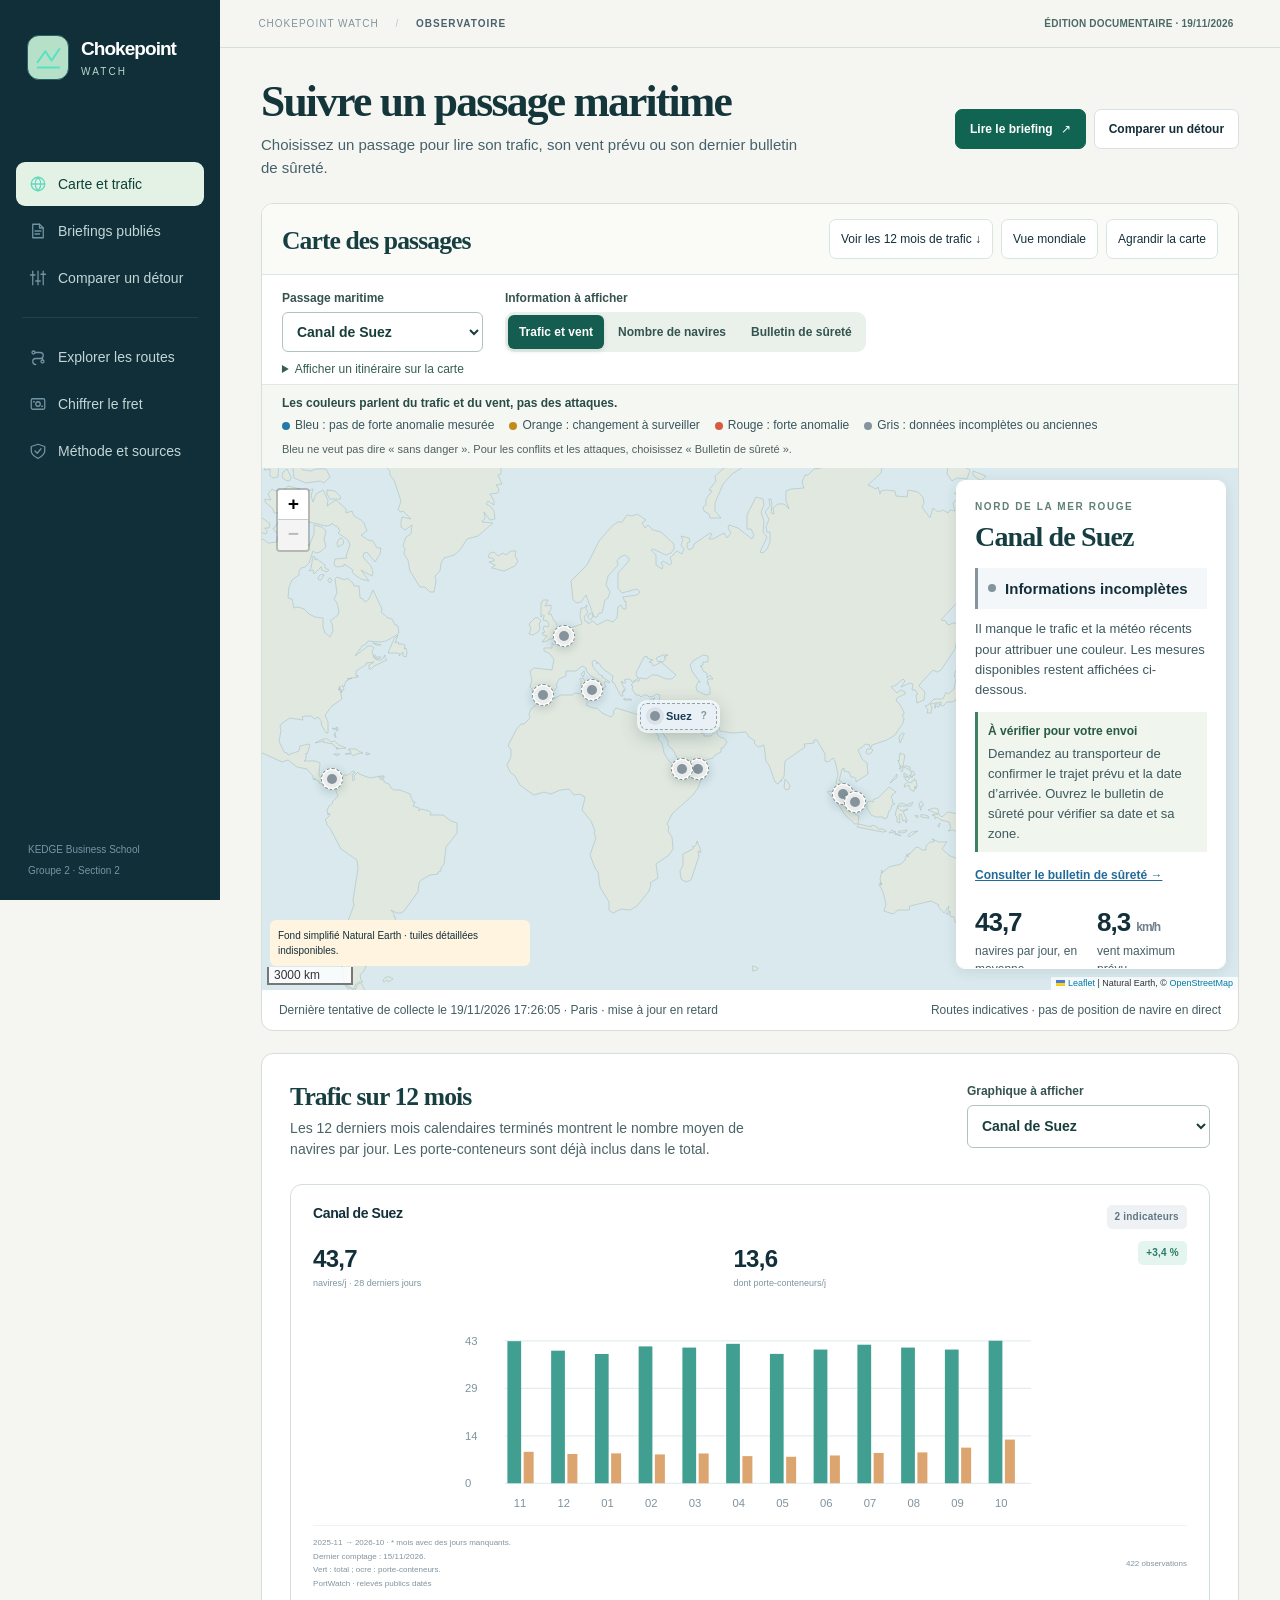
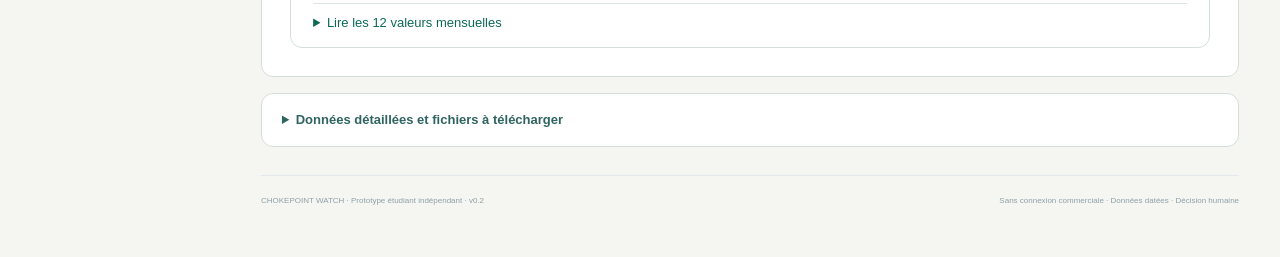
==== commit ee057500: "Make mobile passage readings and data recovery accessible from the map" ====
--- a/index.html
+++ b/index.html
@@ -13,8 +13,7 @@
 input[type=date]{width:100%;height:43px;background:#fbfcfd;border:1px solid #d8e1e6;border-radius:8px;padding:8px 10px;color:var(--ink);min-width:0}input:disabled,select:disabled{opacity:.65;background:#f1f4f5;cursor:not-allowed}main{max-width:1720px}.summary-grid{display:grid;grid-template-columns:repeat(4,1fr);gap:15px;margin:0 0 23px}.summary-grid>div{background:#fff;border:1px solid var(--border);padding:17px 20px;border-radius:12px}.summary-grid span{font-size:10px;color:#778d98;display:block;margin-bottom:6px}.summary-grid strong{font-size:27px;letter-spacing:-.04em;font-weight:600}.summary-grid small{font-size:11px;font-weight:450;letter-spacing:0;color:#607985;margin-left:5px}.watch-grid{grid-template-columns:minmax(0,1fr) 320px;gap:22px}.map-wrap{height:370px}.map-heading{padding-top:25px}.map-filter select{min-width:230px}.map-filter{flex-wrap:wrap}.map-footer{flex-wrap:wrap}.pro-insight{padding:23px;display:block}.pro-insight>select{font-size:12px;height:39px}.pro-insight .eyebrow{font-size:9px}.passage-region{font-size:9px;color:#78909c;margin:20px 0 5px;letter-spacing:.08em}.pro-insight h2{font-size:25px;margin-bottom:12px}.passage-label{font-size:11px;line-height:1.8;padding:10px 11px;background:#f2f6f8;border-radius:8px;margin:15px 0}.passage-label span{font-size:9px;display:block;color:#7a909b}.source-inline{font-size:10px;line-height:1.8;color:#768b95}.source-inline a{font-weight:600;text-decoration:none}.source-inline a:hover{text-decoration:underline}.stale-note{font-size:10px;color:#936b37;background:#fff6e7;border-radius:7px;padding:10px 11px;line-height:1.7;margin-top:12px}.unassessed{font-size:11px;color:#738692;line-height:1.85;margin-top:15px}.route-strip{padding:17px 20px;background:#fff;border:1px solid var(--border);border-radius:12px;margin-top:18px}.chain-label{font-size:9px;color:#7b909b;text-transform:uppercase;letter-spacing:.1em;margin-bottom:10px}.route-chain{display:flex;align-items:center;flex-wrap:wrap;gap:6px;line-height:1.6}.route-chain button{padding:5px 8px;background:#f1f6f5;border:1px solid #dfeae5;color:#4c7169;border-radius:5px;font-size:10px}.route-chain button.selected{background:#147c70;color:#fff;border-color:#147c70}.route-chain .chain-arrow{color:#a0b1b8;font-size:12px}.route-chain .cape-chip{font-size:10px;border:1px dashed #d0b38e;background:#fff7ec;color:#96703e;border-radius:5px;padding:5px 8px}.chain-alt{margin-top:11px}.chain-alt .chain-label{color:#ab8151}.facts-grid{display:grid;grid-template-columns:repeat(3,1fr);gap:20px}.fact-card{background:#fff;border:1px solid var(--border);border-radius:14px;padding:22px}.fact-index{font-size:9px;letter-spacing:.12em;color:#78919c;margin-bottom:9px}.fact-card h3{font-size:18px;margin-bottom:11px}.fact-card p{font-size:12px;line-height:1.85;color:#607883;margin-bottom:13px}.fact-card small{font-size:10px;color:#8498a1}.empty-chart{min-height:170px;padding:33px 25px;text-align:center;border:1px dashed #d6e2e7;border-radius:9px;background:repeating-linear-gradient(0deg,#fcfdfd,#fcfdfd 35px,#edf2f4 36px);display:flex;flex-direction:column;justify-content:center;align-items:center;margin-top:15px}.empty-chart strong{font-size:14px;color:#687f8b;margin-bottom:7px}.empty-chart span{font-size:10px;line-height:1.8;color:#95a5ad;max-width:250px}.traffic-actions{display:flex;gap:10px;align-items:center;flex-wrap:wrap;margin-top:15px}.traffic-actions>span{font-size:10px;color:#718993;max-width:650px}.traffic-metrics{display:flex;justify-content:space-between;gap:12px;padding:12px 0}.traffic-metrics strong{font-size:24px;font-weight:600;letter-spacing:-.03em}.traffic-metrics small{display:block;color:#7e959f;font-size:9px}.traffic-metrics .pill{height:min-content}.chart-bar{fill:#419f91}.chart-bar-alt{fill:#dca56f}.chart-axis{stroke:#e5edf0;stroke-width:1}.chart-text{font-size:9px;fill:#7f929e}.route-card .route-description{min-height:unset;font-size:11px;margin:15px 0}.route-card .route-chain{margin:12px 0 19px}.route-card h2{font-size:24px}.route-cards .route-actions{padding-top:14px;border-top:1px solid #e8edef}.route-tag{font-size:9px;color:#729098;letter-spacing:.1em;margin-bottom:12px}.market-ref{border:1px solid #d4e7e2;background:#eff7f4;border-radius:11px;padding:15px 20px;display:flex;gap:22px;align-items:center;margin-bottom:19px}.market-ref strong{font-size:22px;white-space:nowrap;letter-spacing:-.02em}.market-ref span{font-size:10px;color:#65877f}.market-ref p{font-size:11px;margin:0;line-height:1.8;color:#537870}.budget-settings{display:grid;grid-template-columns:2fr 1.3fr 1fr .9fr;gap:18px 15px}#budget-form label{font-size:10px;color:#6c818c;margin-bottom:6px}#budget-form label small{font-size:8px;font-weight:400}#budget-form select,#budget-form input{font-size:11px}.quote-metadata{margin:25px 0 16px;padding-top:15px;border-top:1px solid var(--border)}.quote-metadata summary{font-size:12px;font-weight:600;color:#4a7474;cursor:pointer;padding:0 0 15px}.budget-meta{display:grid;grid-template-columns:2fr 1fr 1fr;gap:14px}#tariff-notice{display:block;margin:12px 0 20px;font-size:11px;line-height:1.8;padding:13px 15px}#tariff-notice a{font-weight:600}.budget-table{width:100%;border-collapse:collapse;min-width:750px}.budget-table th{text-align:left;font-size:9px;color:#7a8f99;font-weight:500;border-bottom:1px solid #dbe5e9;padding:12px 10px}.budget-table th:last-child{text-align:right}.budget-table td{border-bottom:1px solid #e9eff2;padding:13px 10px;font-size:11px;vertical-align:middle}.budget-table td:first-child{width:34%;min-width:205px}.budget-table td:first-child strong{font-weight:600;display:block;font-size:11px}.budget-table td:first-child small{font-size:9px;line-height:1.6;display:block;color:#92a1a9;margin-top:4px}.budget-table input{min-width:95px!important;width:110px!important}.budget-table select{min-width:110px;height:37px!important;padding:6px 8px}.budget-table .b-status{width:150px}.budget-table td:last-child{text-align:right;white-space:nowrap;color:#486e6c}.budget-table tr.included{background:#f6faf8}.budget-bottom{display:grid;grid-template-columns:minmax(0,1fr) 330px;gap:22px;margin-top:22px}.budget-total{background:#123a42;color:#eefaf6;border-radius:14px;padding:29px 26px;display:flex;flex-direction:column;align-items:flex-start}.budget-total>span{font-size:11px;color:#9ac4bd}.budget-total strong{font-size:38px;line-height:1.2;letter-spacing:-.04em;margin:18px 0}.budget-total p{font-size:11px;color:#afccc7;line-height:1.8}.budget-total #fx-reference{font-size:10px;line-height:1.7;color:#86aca8;border-top:1px solid #36535a;padding-top:17px;margin-top:auto}#budget-checks{margin-top:17px}#budget-checks p{font-size:11px;color:#8e7044;line-height:1.8;margin-bottom:5px}#budget-checks p.ok{color:#2f806a}.scenario-results .result-card strong{font-size:27px}.scenario-form .form-details{margin-top:17px}.result-card small{line-height:1.8}#scenario-error:not(:empty){padding:13px;background:#fff0e9;color:#985f41;margin-bottom:15px;border-radius:8px;font-size:11px}.brief-section textarea{min-height:130px}.brief-check select{font-size:11px}#brief-length{margin-top:20px}.source-cards{display:grid;grid-template-columns:repeat(3,1fr);gap:16px}.source-card{background:#fff;border:1px solid var(--border);padding:23px;border-radius:12px;min-width:0}.source-card h3{font-size:15px;margin-bottom:9px;line-height:1.5}.source-card p{font-size:11px;color:#6f8590;line-height:1.8;margin:12px 0}.source-card .source-inline{line-height:2}.source-card>a{font-size:10px;font-weight:600;text-decoration:none}.method-bottom{margin-top:24px}#job-status{padding:12px 14px;border:1px solid #e8ddd1;border-radius:8px;font-size:11px;color:#927044;background:#fff9f0;line-height:1.8}.refresh-log{font-size:10px;line-height:1.8;color:#7e909c}.map-route-port{fill:#a8c7d2;font-size:8px;paint-order:stroke;stroke:#112b38;stroke-width:3}.map-marker-halo{fill:#234653;stroke:#b7cbd2;stroke-width:1.3}.map-marker-dot{fill:#a2bdc7}.cp-marker.selected .map-marker-halo{stroke:#77f1ca;stroke-width:2;fill:#246257}.cp-marker.selected .map-marker-dot{fill:#7deeca}.marker-leader{stroke:#91aab477;stroke-width:.7}.marker-label{font-size:10px;stroke-width:4}.map-muted{opacity:.25}.badge-inline{margin-right:7px}.chart-foot{line-height:1.7}.method-grid .simple-card p{font-size:12px}#toast{max-width:80vw}
 @media(min-width:1500px){.map-wrap{height:405px}.watch-grid{grid-template-columns:minmax(0,1fr) 330px}}@media(max-width:1200px){.watch-grid{grid-template-columns:minmax(0,1fr) 280px}.map-wrap{height:355px}.summary-grid{gap:10px}.summary-grid>div{padding:15px}.summary-grid small{display:block;margin:0}.budget-bottom{grid-template-columns:minmax(0,1fr) 280px}.source-cards{grid-template-columns:1fr 1fr}.facts-grid{gap:15px}.fact-card{padding:19px}.pro-insight{padding:19px}.map-filter select{min-width:200px}.budget-meta{grid-template-columns:1.8fr 1fr 1fr}}@media(max-width:900px){.watch-grid{grid-template-columns:1fr}.pro-insight{display:block}.pro-insight #passage-detail{display:grid;grid-template-columns:1fr 1fr;gap:0 20px}.pro-insight #passage-detail .passage-region,.pro-insight #passage-detail h2,.pro-insight #passage-detail>.pill{grid-column:1}.pro-insight #passage-detail .source-inline{grid-column:1}.pro-insight #passage-detail .stale-note{grid-column:2;grid-row:1/5;height:min-content;margin-top:16px}.pro-insight #passage-detail .passage-label{grid-column:2;grid-row:5}.pro-insight>select{max-width:320px}.facts-grid{grid-template-columns:1fr}.fact-card{padding:22px}.summary-grid strong{font-size:25px}.budget-settings{grid-template-columns:1fr 1fr}.budget-meta{grid-template-columns:1fr 1fr}.budget-meta>div:first-child{grid-column:1/-1}.budget-bottom{grid-template-columns:1fr}.budget-total{min-height:210px}.market-ref{flex-wrap:wrap;gap:8px 20px}.source-cards{grid-template-columns:1fr 1fr}}@media(max-width:600px){.summary-grid{grid-template-columns:1fr 1fr}.summary-grid strong{font-size:26px}.summary-grid small{display:inline;font-size:10px;margin-left:4px}.summary-grid span{font-size:9px}.source-cards{grid-template-columns:1fr}.budget-settings{gap:15px 12px}.budget-settings>div:first-child{grid-column:1/-1}.budget-meta{grid-template-columns:1fr 1fr}.pro-insight #passage-detail{display:block}.map-wrap{height:300px}.map-filter{gap:10px}.map-heading h2{font-size:20px}.map-heading{padding:22px 19px 15px}.summary-grid>div{padding:15px 13px}.route-strip{padding:16px}.fact-card{padding:20px}.page-heading h1{font-size:29px}.market-ref strong{font-size:23px}.budget-table{min-width:740px}.budget-bottom .simple-card{padding:21px}.nav-item>span:nth-child(2){font-size:7.5px!important}.scenario-results .result-card strong{font-size:22px}.brief-paper{padding:22px}.brief-section textarea{font-size:11px}.traffic-actions>span{flex-basis:100%}.source-card{padding:22px}}
 @media print{@page{size:A4;margin:14mm}.brief-paper{padding:0!important;border:0}.brief-section textarea{display:none}.print-text{font-size:10pt;line-height:1.45;white-space:pre-wrap}.brief-section{padding-top:10px;margin-top:10px}.brief-top{margin-bottom:15px;padding-bottom:12px}.brief-source{font-size:8pt}.brief-paper h2{font-size:22pt}.brief-edition{font-size:9pt}.brief-section>label{font-size:11pt}}
-</style><link rel="stylesheet" href="vendor/leaflet.css"><link rel="stylesheet" href="atlas.css?v=5"><link rel="stylesheet" href="workspace.css?v=1"></head><body>
-<a class="skip-link" href="#main">Aller au contenu</a>
+</style><link rel="stylesheet" href="vendor/leaflet.css"><link rel="stylesheet" href="atlas.css?v=5"><link rel="stylesheet" href="workspace.css?v=2"></head><body>
 <a class="skip-link" href="#main">Aller au contenu</a><aside class="sidebar"><a class="brand" href="#observatoire"><span class="brand-logo"><svg viewBox="0 0 40 40"><path d="M6 26L16 12L24 24L34 9M6 33h28"/></svg></span><span>Chokepoint<span class="brand-small">WATCH</span></span></a><button id="menu-toggle" aria-expanded="false" aria-controls="primary-nav">Menu <span aria-hidden="true">☰</span></button><nav id="primary-nav" aria-label="Navigation principale"><button class="nav-item" data-view="observatoire"><span data-icon="globe"></span><span>Carte et trafic</span></button><button class="nav-item" data-view="briefing"><span data-icon="file"></span><span>Briefings publiés</span></button><button class="nav-item" data-view="scenario"><span data-icon="sliders"></span><span>Comparer un détour</span></button><div class="nav-divider"></div><button class="nav-item" data-view="routes"><span data-icon="route"></span><span>Explorer les routes</span></button><button class="nav-item" data-view="budget"><span data-icon="money"></span><span>Chiffrer le fret</span></button><button class="nav-item" data-view="methode"><span data-icon="shield"></span><span>Méthode et sources</span></button></nav><div class="side-bottom"><small>KEDGE Business School<br>Groupe 2 · Section 2</small></div></aside>
 <div class="app-shell"><header class="topbar"><div class="breadcrumb">CHOKEPOINT WATCH <span>/</span> <strong id="breadcrumb-view">OBSERVATOIRE</strong></div><div class="top-actions"><span class="pill blue" id="snapshot-label"></span><button class="btn btn-small" id="refresh-hosted"><span data-icon="refresh"></span>Actualiser PortWatch</button></div></header>
 <main id="main" tabindex="-1"><div class="data-banner" id="data-banner" role="status"></div>
@@ -439,4 +438,4 @@
 document.querySelector('#p0-demo').addEventListener('click',()=>{const current=readQuote();if((current.reference||Object.values(current.lines).some(line=>line.amount!==null&&line.status==='add'))&&!String(current.reference).includes('EXEMPLE PÉDAGOGIQUE')&&!window.confirm('Remplacer les montants de votre devis par ceux de l’exemple ?'))return;fillQuote({"route": "sha-rot", "carrier": "Maersk", "equipment": "40HC", "currency": "EUR", "departure": "2026-11-25", "quantity": 2, "bl": 1, "quoteDate": "2026-11-18", "validTo": "2026-12-01", "reference": "EXEMPLE PÉDAGOGIQUE P0 : montants hypothétiques, aucune offre commerciale", "lines": {"ocean": {"amount": 2000, "status": "add", "unit": "container"}, "bunker": {"amount": null, "status": "included", "unit": "container"}, "emissions": {"amount": null, "status": "included", "unit": "container"}, "canal": {"amount": null, "status": "na", "unit": "container"}, "contingency": {"amount": null, "status": "na", "unit": "container"}, "origin": {"amount": 150, "status": "add", "unit": "container"}, "destination": {"amount": 250, "status": "add", "unit": "container"}, "docs": {"amount": 60, "status": "add", "unit": "bl"}}});document.querySelector('#p0-demo-note').hidden=false;renderBudget();});
 window.CWTest={state:()=>({activeRoute,activePassage,activeView,map:{...map}}),quote:()=>C.quote(readQuote(),I),scenario:()=>window.currentScenario,intel:()=>I,live:()=>live,setTraffic:(rows,mode='import',stamp=new Date().toISOString())=>{if(mode==='portwatch'&&live.traffic?.mode==='portwatch'&&live.traffic?.fetched_at>stamp)return;live.traffic={mode,rows:C.validateRows(rows),fetched_at:stamp};renderTraffic();},setQuote:q=>{fillQuote(q);renderBudget();},selectPassage,showView};
 })();
-</script><script src="freshness.js"></script><script src="monitor.js?v=5"></script><script src="vendor/leaflet.js"></script><script src="atlas.js?v=5"></script><script src="workspace.js?v=1"></script></body></html>
+</script><script src="freshness.js"></script><script src="monitor.js?v=6"></script><script src="vendor/leaflet.js"></script><script src="atlas.js?v=6"></script><script src="workspace.js?v=1"></script></body></html>
--- a/workspace.css
+++ b/workspace.css
@@ -37,3 +37,11 @@
 @media(max-width:760px){.sidebar{position:relative;inset:auto;width:100%;height:auto;display:flex;flex-direction:row;flex-wrap:wrap;justify-content:space-between;align-items:center;padding:10px 14px;z-index:1000;border:0}.sidebar .brand{display:flex;align-items:center;gap:8px;margin:0;font-size:16px}.sidebar .brand>span{display:block}.sidebar .brand-small{display:inline;font-size:.68em;margin-left:4px}.sidebar .brand-logo{width:31px;height:31px}.sidebar .side-bottom{display:none}#menu-toggle{display:block;padding:6px 12px;background:#1e4448;color:white;border:1px solid #75958e}#primary-nav{display:none;width:100%;padding:10px 0 3px;gap:3px}#primary-nav.menu-open{display:flex}.nav-divider{margin:5px}.app-shell{margin:0}.topbar{min-height:34px;padding:4px 14px}.topbar .top-actions{display:none}#main{padding:0 12px 25px}#main .page-heading{margin:20px 0 17px;gap:12px;align-items:flex-start;flex-direction:column}#main .page-heading p{font-size:14px}.heading-links{width:100%}.heading-links .btn{min-height:40px}.atlas-top{padding:12px;align-items:flex-start;flex-wrap:wrap;gap:8px}.atlas-actions button{min-height:36px;padding:5px 9px}.atlas-toolbar{padding:11px 12px 7px;display:grid;gap:8px}.passage-field,.mode-field{width:100%}.atlas-modes{width:100%;display:flex}.atlas-modes button{flex:1;white-space:normal;padding:6px;font-size:11px;min-height:38px}.route-options{margin:3px 12px 8px}#atlas-legend{padding:9px 12px}#atlas-legend p{margin-bottom:0}.atlas-stage{display:flex;flex-direction:column;height:auto}.atlas-map{height:clamp(240px,39vh,365px)}.atlas-panel{position:static;width:100%;max-height:none;overflow:visible;box-shadow:none;border:0;border-top:1px solid var(--border);border-radius:0;padding:16px}.atlas-panel-content{max-width:unset}.atlas-tile-note{inset:10px 6px auto auto;max-width:50%}.atlas-foot{font-size:11px}.history-heading{flex-direction:column}.history-heading label{width:100%}.atlas-full{inset:0;z-index:2001;overflow:auto;display:block}.atlas-full .atlas-stage{min-height:0}.atlas-full .atlas-map{height:65vh}.atlas-full .atlas-panel{max-height:none}.table-scroll{width:100%}.source-cards,.route-cards,.method-grid,.brief-layout,.scenario-layout,.budget-bottom{grid-template-columns:minmax(0,1fr)}.budget-meta{grid-template-columns:repeat(2,minmax(0,1fr))}.atlas-annex{padding:14px 10px}.charts-grid{grid-template-columns:minmax(0,1fr)}}
 @media(prefers-reduced-motion:reduce){*,*::before,*::after{scroll-behavior:auto!important;animation-duration:.001ms!important;transition-duration:.001ms!important}}
 @media print{.sidebar,.topbar,.heading-links,.skip-link{display:none}.app-shell{margin:0}}
+#legend-toggle,#mobile-reading{display:none}
+#atlas-retry{font-size:13px;text-decoration:underline;color:#075f50}
+@media(max-width:760px){
+ #legend-toggle{display:block;margin:5px 12px 10px;font:600 13px/1.3 inherit;color:#145e50;text-decoration:underline}
+ #legend-toggle[aria-expanded=false]+#atlas-legend{display:none}
+ #mobile-reading{display:block;text-align:left;width:100%;padding:12px 14px;background:#e8f1e8;color:#194b3c;font-weight:650;border-top:1px solid #cadbcf;font-size:13px}
+ .atlas-top h2{font-size:21px}.atlas-actions{gap:5px}.atlas-actions button{font-size:11px;padding:5px 7px}.atlas-top .atlas-actions{width:100%}
+}
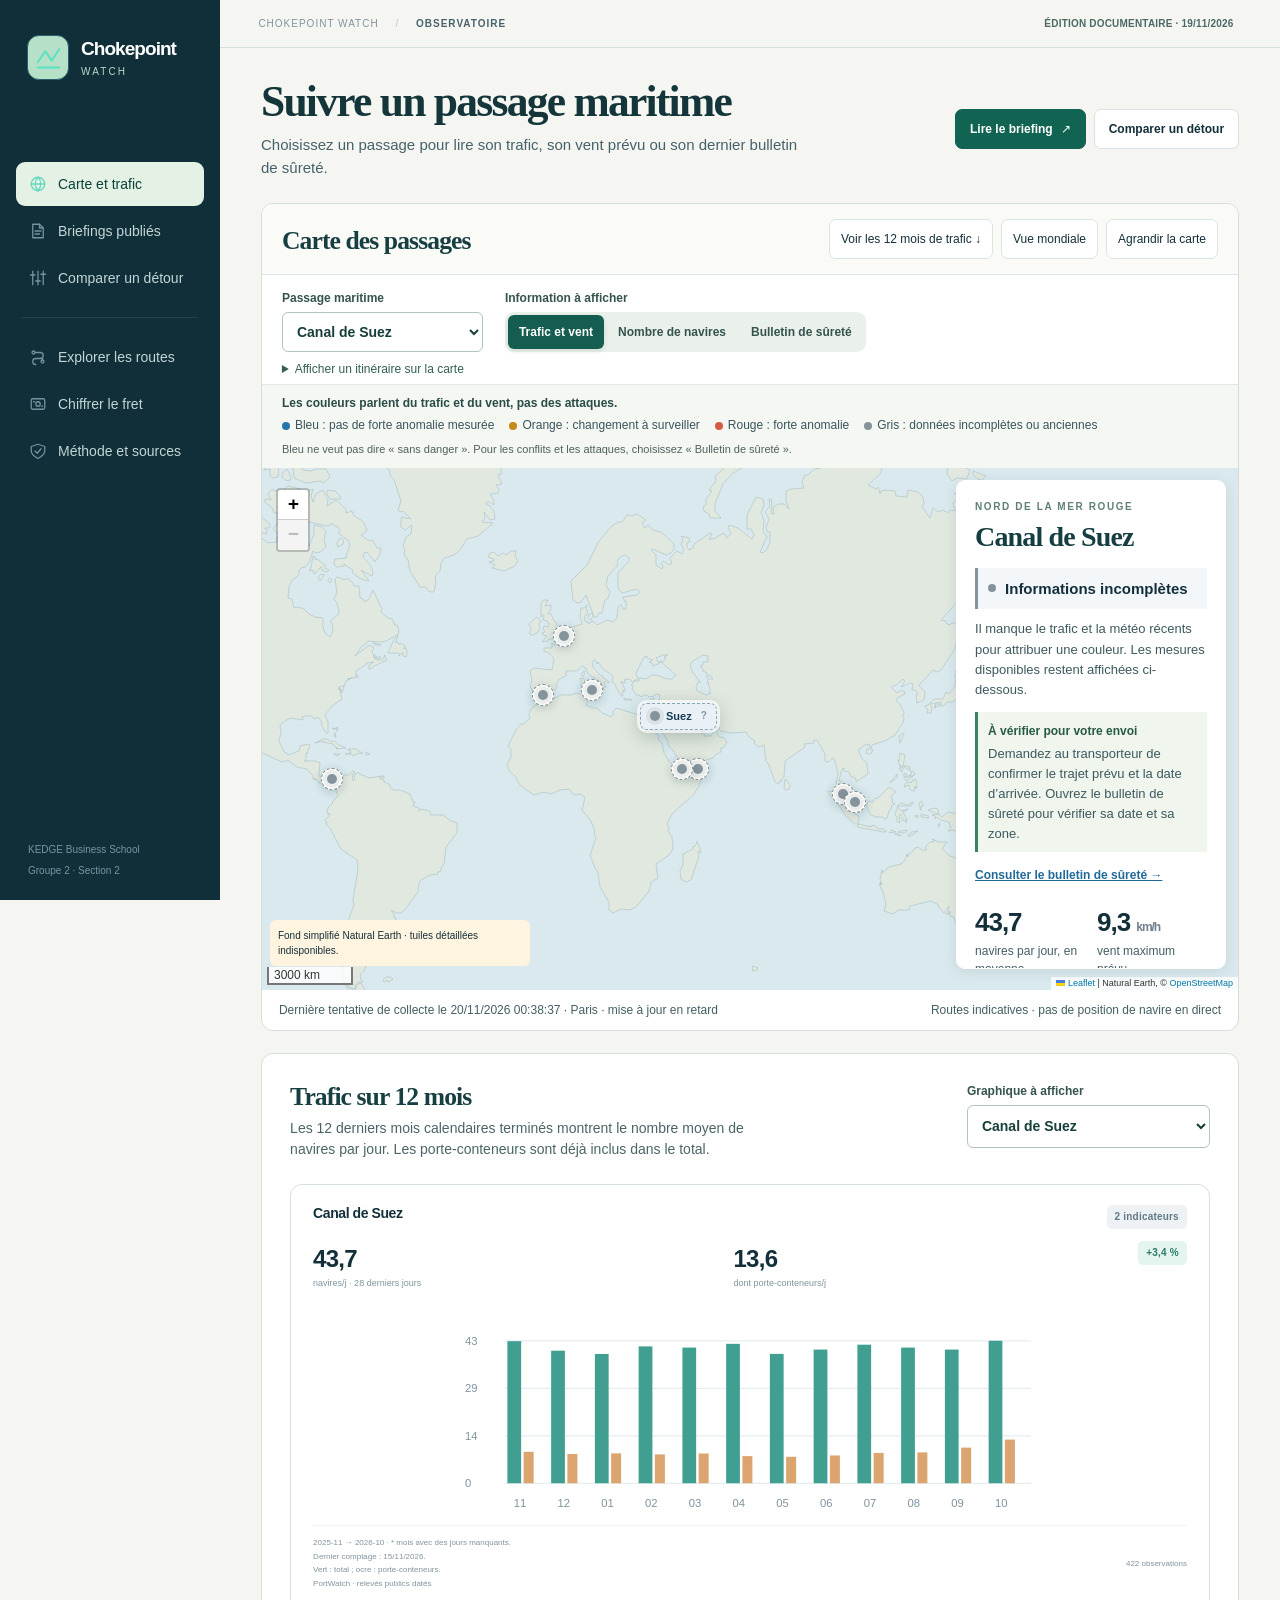
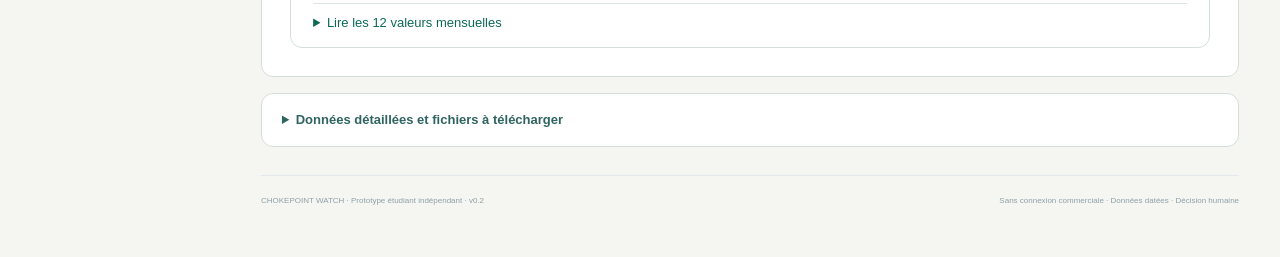
==== commit 22b1611b: "Collect dated JMIC regional threat tables from the official catalogue twice daily" ====
--- a/index.html
+++ b/index.html
@@ -43,7 +43,7 @@
 <div class="scenario-results"><div id="scenario-error" role="alert"></div><div class="result-grid"><article class="result-card primary"><span>Écart de temps théorique</span><strong id="delta-days">—</strong><small>Mer + attentes saisies · hors escales</small></article><article class="result-card"><span>Écart de cotations</span><strong id="delta-cost">Non chiffré</strong><small>Deux prix sourcés requis</small></article><article class="result-card"><span>Écart de distance</span><strong id="delta-distance">—</strong><small>Tracé schématique, pas une distance AIS</small></article><article class="result-card"><span>Écart de CO₂e</span><strong id="delta-co2">Non chiffré</strong><small>Masse, facteur et référence requis</small></article></div><div class="simple-card compare-card"><h2>Comparaison du trajet</h2><div class="table-scroll"><table class="comparison-table"><thead><tr><th>Indicateur</th><th>Via Suez</th><th>Via le Cap</th></tr></thead><tbody id="scenario-table"></tbody></table></div><p class="field-hint">Le détour évite Bab el-Mandeb et Suez dans le modèle. Il ne supprime pas tous les risques et ne prouve pas le service réellement proposé par une compagnie.</p></div></div></div></section>
 <section class="view" id="view-briefing"><div class="page-heading"><div><div class="eyebrow">FAITS → CONSÉQUENCES → SURVEILLANCE</div><h1>Le briefing<span class="title-dot">.</span></h1><p>Brouillon déterministe à partir des sources chargées ; relecture humaine avant publication.</p></div><button class="btn" id="export-brief"><span data-icon="download"></span>Exporter / imprimer</button></div><p class="p1-public-links"><a href="p1/briefing.html">Lire l’édition publiée du 19 novembre</a><a href="p0/briefing.html">Édition du 18 novembre</a></p><div class="brief-layout"><article class="brief-paper" id="brief-paper"><div class="brief-top"><span class="brief-wordmark"><strong>CHOKEPOINT</strong> WATCH</span><span class="brief-status" id="brief-status">BROUILLON</span></div><h2 id="brief-title">Point de situation</h2><p class="brief-edition" id="brief-edition"></p><div class="brief-section"><label for="brief-what"><span>01</span> Ce qui a changé</label><textarea id="brief-what"></textarea></div><div class="brief-section"><label for="brief-impact"><span>02</span> Ce que cela implique</label><textarea id="brief-impact"></textarea></div><div class="brief-section"><label for="brief-next"><span>03</span> Ce qu’il faut surveiller</label><textarea id="brief-next"></textarea></div><div id="brief-sources" class="brief-source"></div></article><aside class="simple-card brief-check"><div class="eyebrow">RELECTURE</div><h2>La décision reste humaine.</h2><label for="brief-route">Corridor</label><select id="brief-route"></select><button type="button" class="btn btn-full" id="rebuild-brief">Recréer le brouillon</button><label for="reviewer">Nom du relecteur</label><input type="text" id="reviewer" maxlength="80"><label class="checkbox-row"><input type="checkbox" id="review-check"><span>J’ai ouvert les sources, contrôlé leurs dates et distingué faits et interprétation.</span></label><button class="btn btn-primary btn-full" id="validate-brief">Signaler ma relecture</button><p class="field-hint" id="brief-length"></p><p class="field-hint">Mention déclarative, pas certification. Une nouvelle modification annule la relecture. Aucune publication externe automatique.</p></aside></div></section>
 <section class="view" id="view-methode"><div class="page-heading"><div><div class="eyebrow">LA PREUVE AVANT LE VOYANT</div><h1>Sources & traçabilité<span class="title-dot">.</span></h1><p>Une date de consultation ne remplace ni la date du fait, ni la validité d’un tarif.</p></div><button class="btn" id="export-audit"><span data-icon="download"></span>Exporter les sources</button></div>
-<p class="p1-public-links"><a href="?vue=surete&amp;passage=suez#observatoire">Voir le classement régional JMIC et sa date</a><a href="p1/observations-56d.csv">Données du briefing du 19 novembre · CSV</a></p><div class="method-grid"><article class="simple-card"><h2>Ce qui s’actualise</h2><p><strong>Lorsque le collecteur est déployé :</strong> il récupère PortWatch et les prévisions de vent deux fois par jour. Le change BCE et la surveillance des pages documentaires ne sont pas automatisés dans cette version. Le bouton d’actualisation recharge le dernier fichier produit, il ne crée pas de nouvelles données.</p><p><strong>Les bulletins et les tarifs :</strong> une nouvelle page est mise en attente de vérification. Le collecteur ne décide pas seul d’un niveau de sûreté et ne transforme pas un nouveau barème en prix client sans contrôle.</p><div id="job-status"></div></article><article class="simple-card"><h2>Ce que l’outil ne prétend pas savoir</h2><p>Pas de prix de fret spot universel, de prix négocié privé, de risque de fermeture prédit, de score géopolitique inventé ni d’ETA de navire réel. Le prix final demande une cotation valide ; les escales et le routage effectif sont à confirmer.</p><p>L’observatoire conserve les dates d’origine et marque les sources anciennes. Un échec de collecte conserve le dernier jeu valide : il ne remplace jamais les absences par zéro.</p></article></div>
+<p class="p1-public-links"><a href="?vue=surete&amp;passage=suez#observatoire">Voir le classement régional JMIC et sa date</a><a href="p1/observations-56d.csv">Données du briefing du 19 novembre · CSV</a></p><div class="method-grid"><article class="simple-card"><h2>Ce qui s’actualise</h2><p><strong>Lorsque le collecteur est déployé :</strong> il récupère PortWatch et les prévisions de vent deux fois par jour. Le change BCE et la surveillance des pages documentaires ne sont pas automatisés dans cette version. Le bouton d’actualisation recharge le dernier fichier produit, il ne crée pas de nouvelles données.</p><p><strong>Bulletins JMIC.</strong> Deux fois par jour, le site consulte le catalogue UKMTO et lit le tableau régional des nouveaux PDF. Une date, une zone ou un niveau ambigu demande une relecture. Les autres bulletins et les tarifs restent documentaires.</p><div id="job-status"></div></article><article class="simple-card"><h2>Ce que l’outil ne prétend pas savoir</h2><p>Pas de prix de fret spot universel, de prix négocié privé, de risque de fermeture prédit, de score géopolitique inventé ni d’ETA de navire réel. Le prix final demande une cotation valide ; les escales et le routage effectif sont à confirmer.</p><p>L’observatoire conserve les dates d’origine et marque les sources anciennes. Un échec de collecte conserve le dernier jeu valide : il ne remplace jamais les absences par zéro.</p></article></div>
 <div class="section-heading"><div><h2>Registre des sources</h2><p>Les bulletins datés restent des instantanés ; aucune promesse de situation actuelle.</p></div></div><div id="source-cards" class="source-cards"></div>
 <div class="method-grid method-bottom"><article class="simple-card"><h2>Calculs & périmètre</h2><p>Trafic : n_total et n_container représentent des navires par jour, pas des conteneurs ni des tonnes. Graphiques : moyenne journalière de chaque mois disponible ; les jours manquants restent manquants. Variation : deux fenêtres successives de 28 jours, au moins 24 observations chacune.</p><div class="formula">Temps (jours) = distance_km / (vitesse_nœuds × 1,852 × 24) + attente<br>Budget = Σ montants additionnels × unité de facturation<br>CO₂e (t) = km × tonnes transportées × facteur_g/t.km / 1 000 000</div></article><article class="simple-card"><h2>Coût environnemental du produit</h2><p>L’impact des voyages maritimes est séparé du coût de construction et d’utilisation de ce site. Le journal fourni documente cette session de recherche et de développement. Aucune télémétrie énergétique serveur n’est disponible : aucune empreinte précise n’est présentée comme mesurée.</p><p>Pas de LLM appelé à chaque consultation. La cadence de collecte est volontairement quotidienne, et les mêmes résultats sont partagés entre visiteurs après hébergement.</p></article></div></section>
 <footer class="app-footer"><span>CHOKEPOINT WATCH · Prototype étudiant indépendant · v0.2</span><span>Sans connexion commerciale · Données datées · Décision humaine</span></footer></main></div><div id="toast" role="status"></div>
@@ -268,7 +268,7 @@
 };
 if(typeof module!=='undefined'&&module.exports)module.exports=C;
 })(typeof window!=='undefined'?window:globalThis);
-</script><script src="jmic.js?v=1"></script><script>/* Chokepoint Watch v0.2. No remote libraries, no LLM or market-price fabrication. */
+</script><script src="data/jmic-editions.js"></script><script src="jmic.js?v=2"></script><script>/* Chokepoint Watch v0.2. No remote libraries, no LLM or market-price fabrication. */
 (() => {
 'use strict';const C=window.CWCore,$=s=>document.querySelector(s),$$=s=>[...document.querySelectorAll(s)];
 const I=JSON.parse($('#embedded-intel').textContent);let live=JSON.parse($('#embedded-live').textContent);
@@ -438,4 +438,4 @@
 document.querySelector('#p0-demo').addEventListener('click',()=>{const current=readQuote();if((current.reference||Object.values(current.lines).some(line=>line.amount!==null&&line.status==='add'))&&!String(current.reference).includes('EXEMPLE PÉDAGOGIQUE')&&!window.confirm('Remplacer les montants de votre devis par ceux de l’exemple ?'))return;fillQuote({"route": "sha-rot", "carrier": "Maersk", "equipment": "40HC", "currency": "EUR", "departure": "2026-11-25", "quantity": 2, "bl": 1, "quoteDate": "2026-11-18", "validTo": "2026-12-01", "reference": "EXEMPLE PÉDAGOGIQUE P0 : montants hypothétiques, aucune offre commerciale", "lines": {"ocean": {"amount": 2000, "status": "add", "unit": "container"}, "bunker": {"amount": null, "status": "included", "unit": "container"}, "emissions": {"amount": null, "status": "included", "unit": "container"}, "canal": {"amount": null, "status": "na", "unit": "container"}, "contingency": {"amount": null, "status": "na", "unit": "container"}, "origin": {"amount": 150, "status": "add", "unit": "container"}, "destination": {"amount": 250, "status": "add", "unit": "container"}, "docs": {"amount": 60, "status": "add", "unit": "bl"}}});document.querySelector('#p0-demo-note').hidden=false;renderBudget();});
 window.CWTest={state:()=>({activeRoute,activePassage,activeView,map:{...map}}),quote:()=>C.quote(readQuote(),I),scenario:()=>window.currentScenario,intel:()=>I,live:()=>live,setTraffic:(rows,mode='import',stamp=new Date().toISOString())=>{if(mode==='portwatch'&&live.traffic?.mode==='portwatch'&&live.traffic?.fetched_at>stamp)return;live.traffic={mode,rows:C.validateRows(rows),fetched_at:stamp};renderTraffic();},setQuote:q=>{fillQuote(q);renderBudget();},selectPassage,showView};
 })();
-</script><script src="freshness.js"></script><script src="monitor.js?v=6"></script><script src="vendor/leaflet.js"></script><script src="atlas.js?v=6"></script><script src="workspace.js?v=1"></script></body></html>
+</script><script src="freshness.js"></script><script src="monitor.js?v=7"></script><script src="vendor/leaflet.js"></script><script src="atlas.js?v=7"></script><script src="workspace.js?v=1"></script></body></html>
